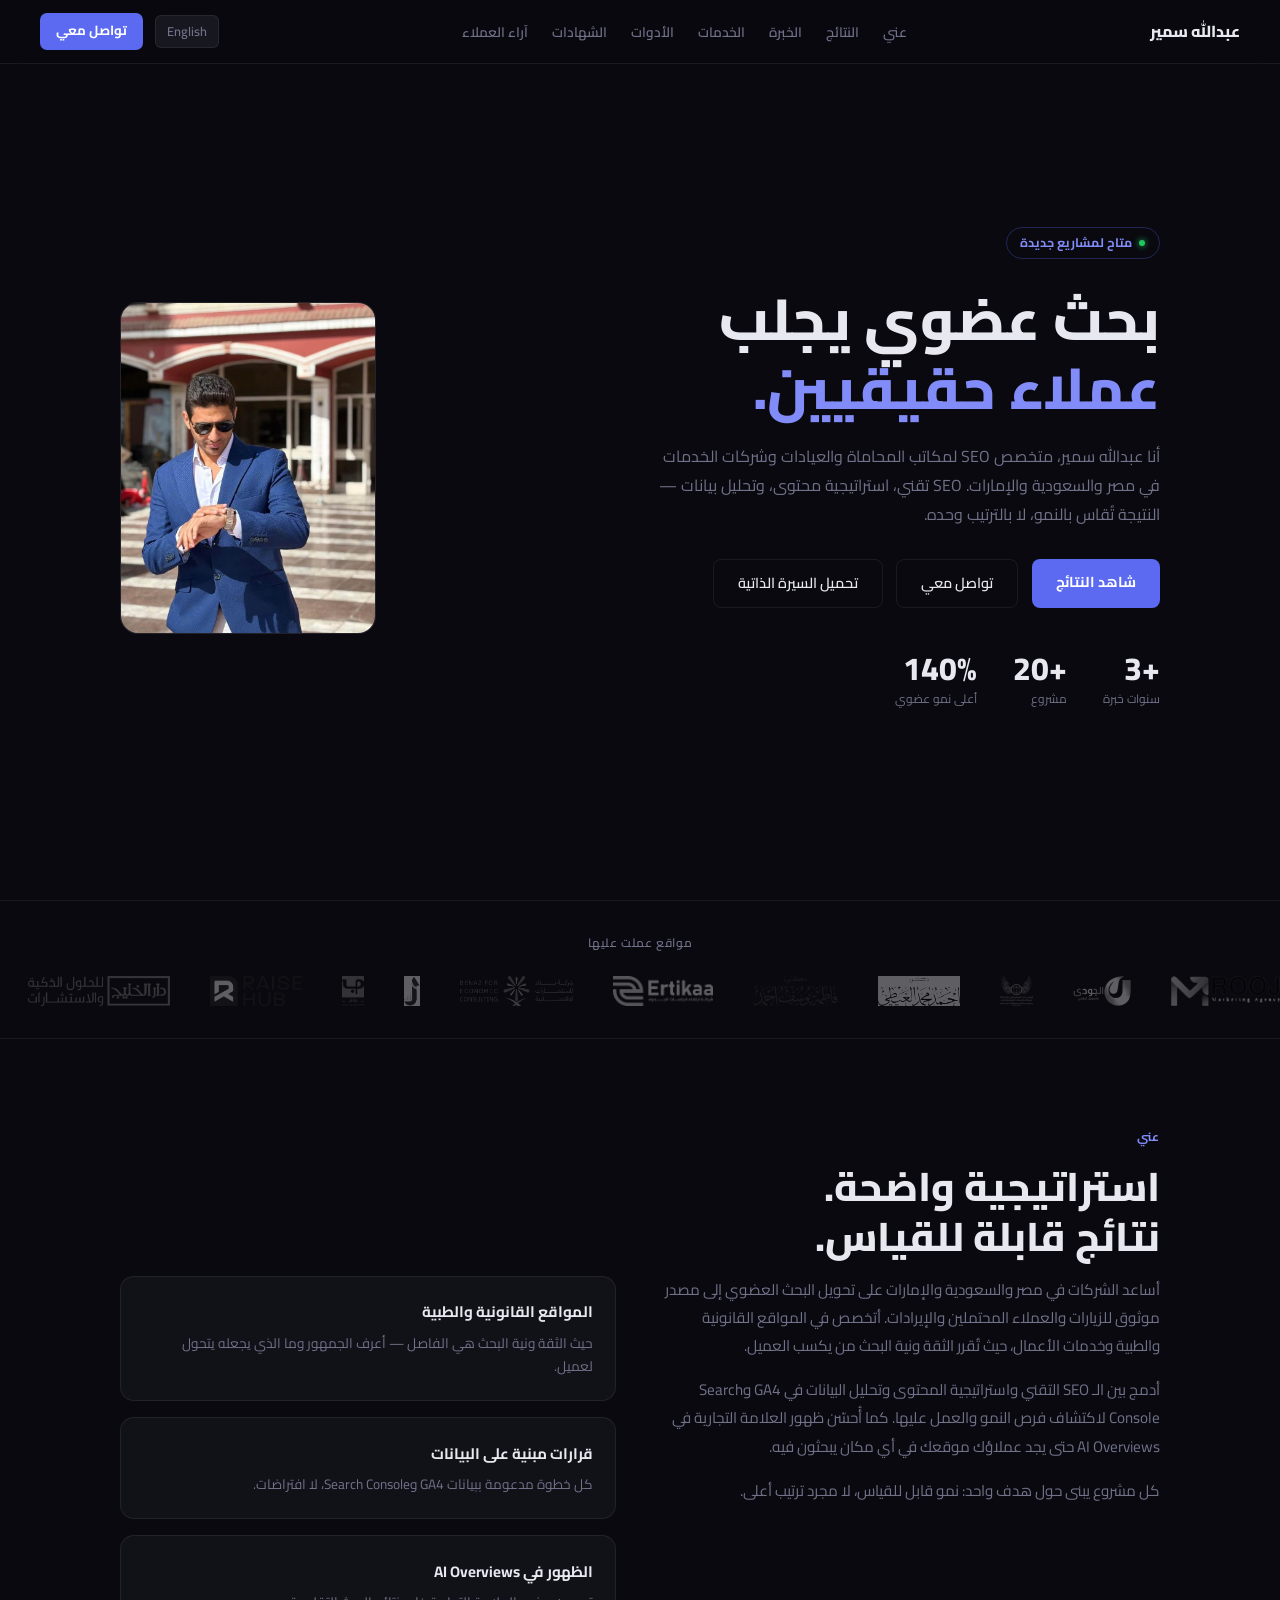
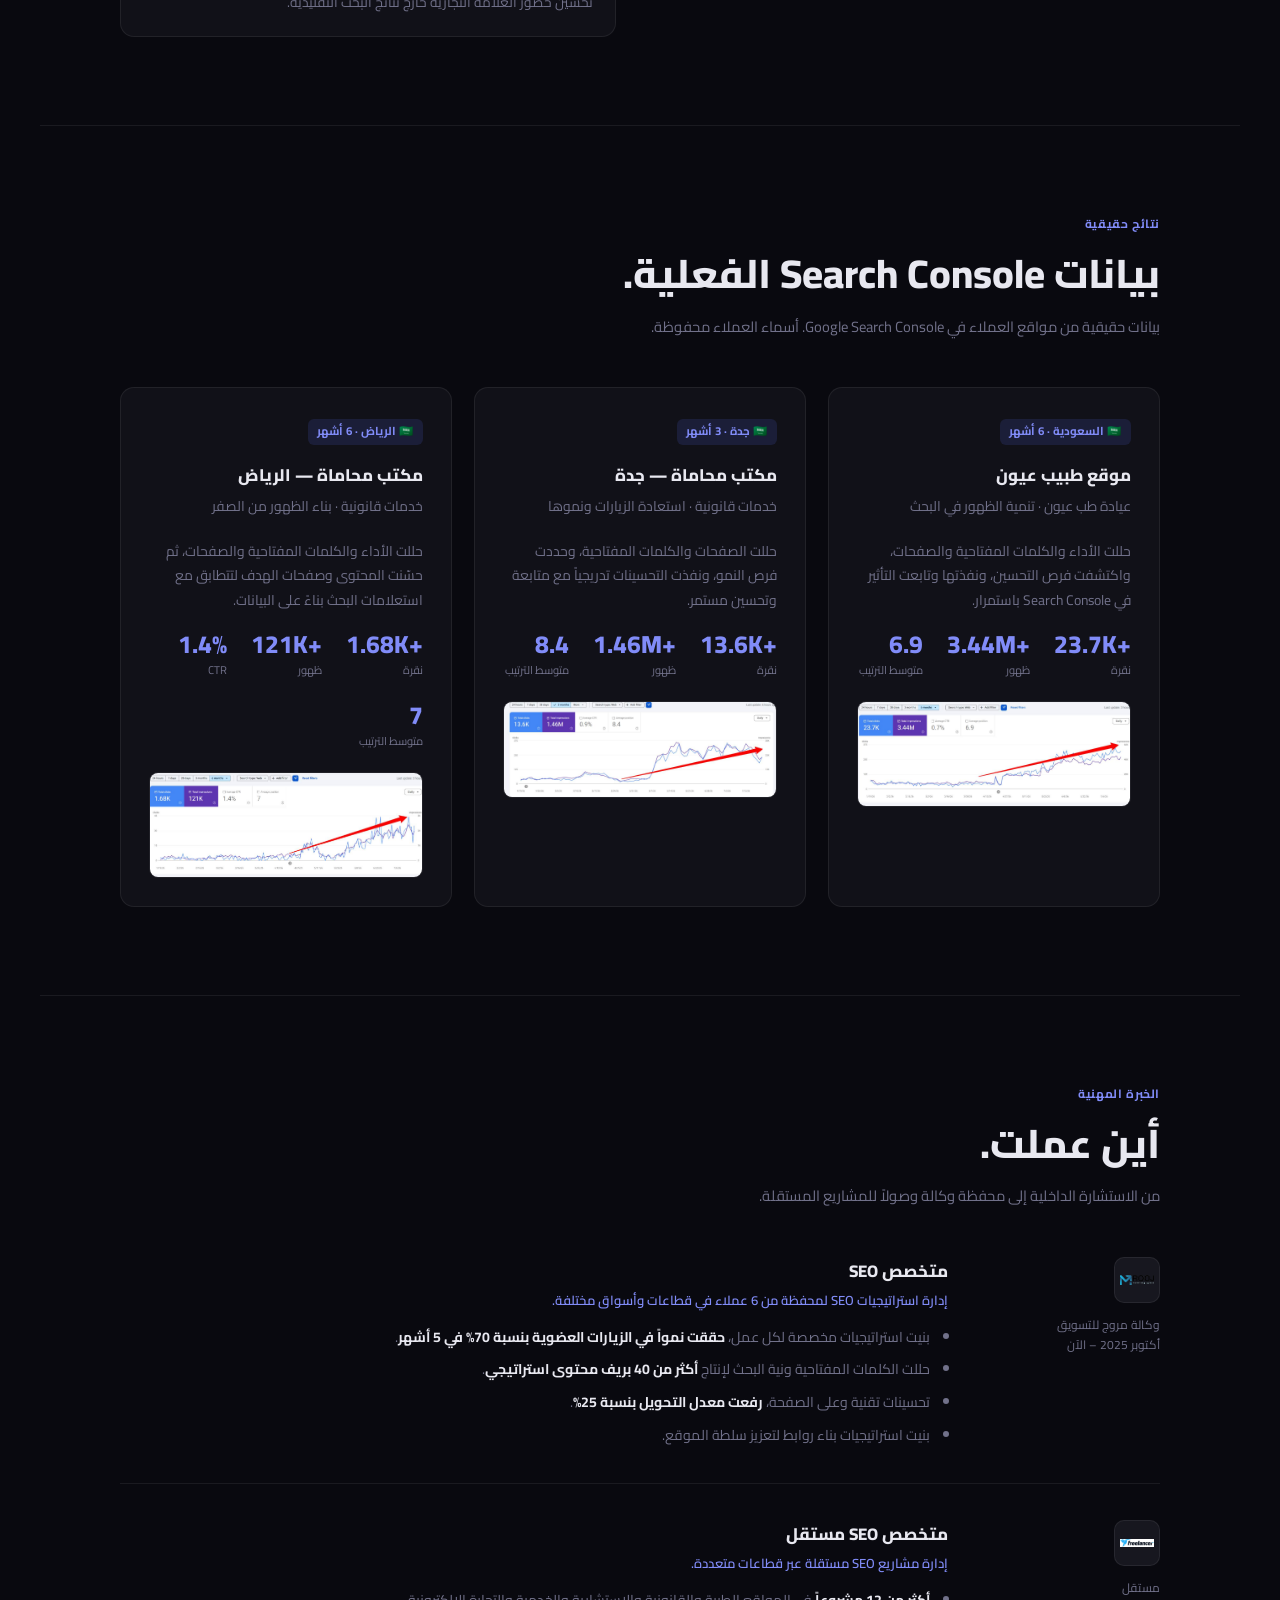
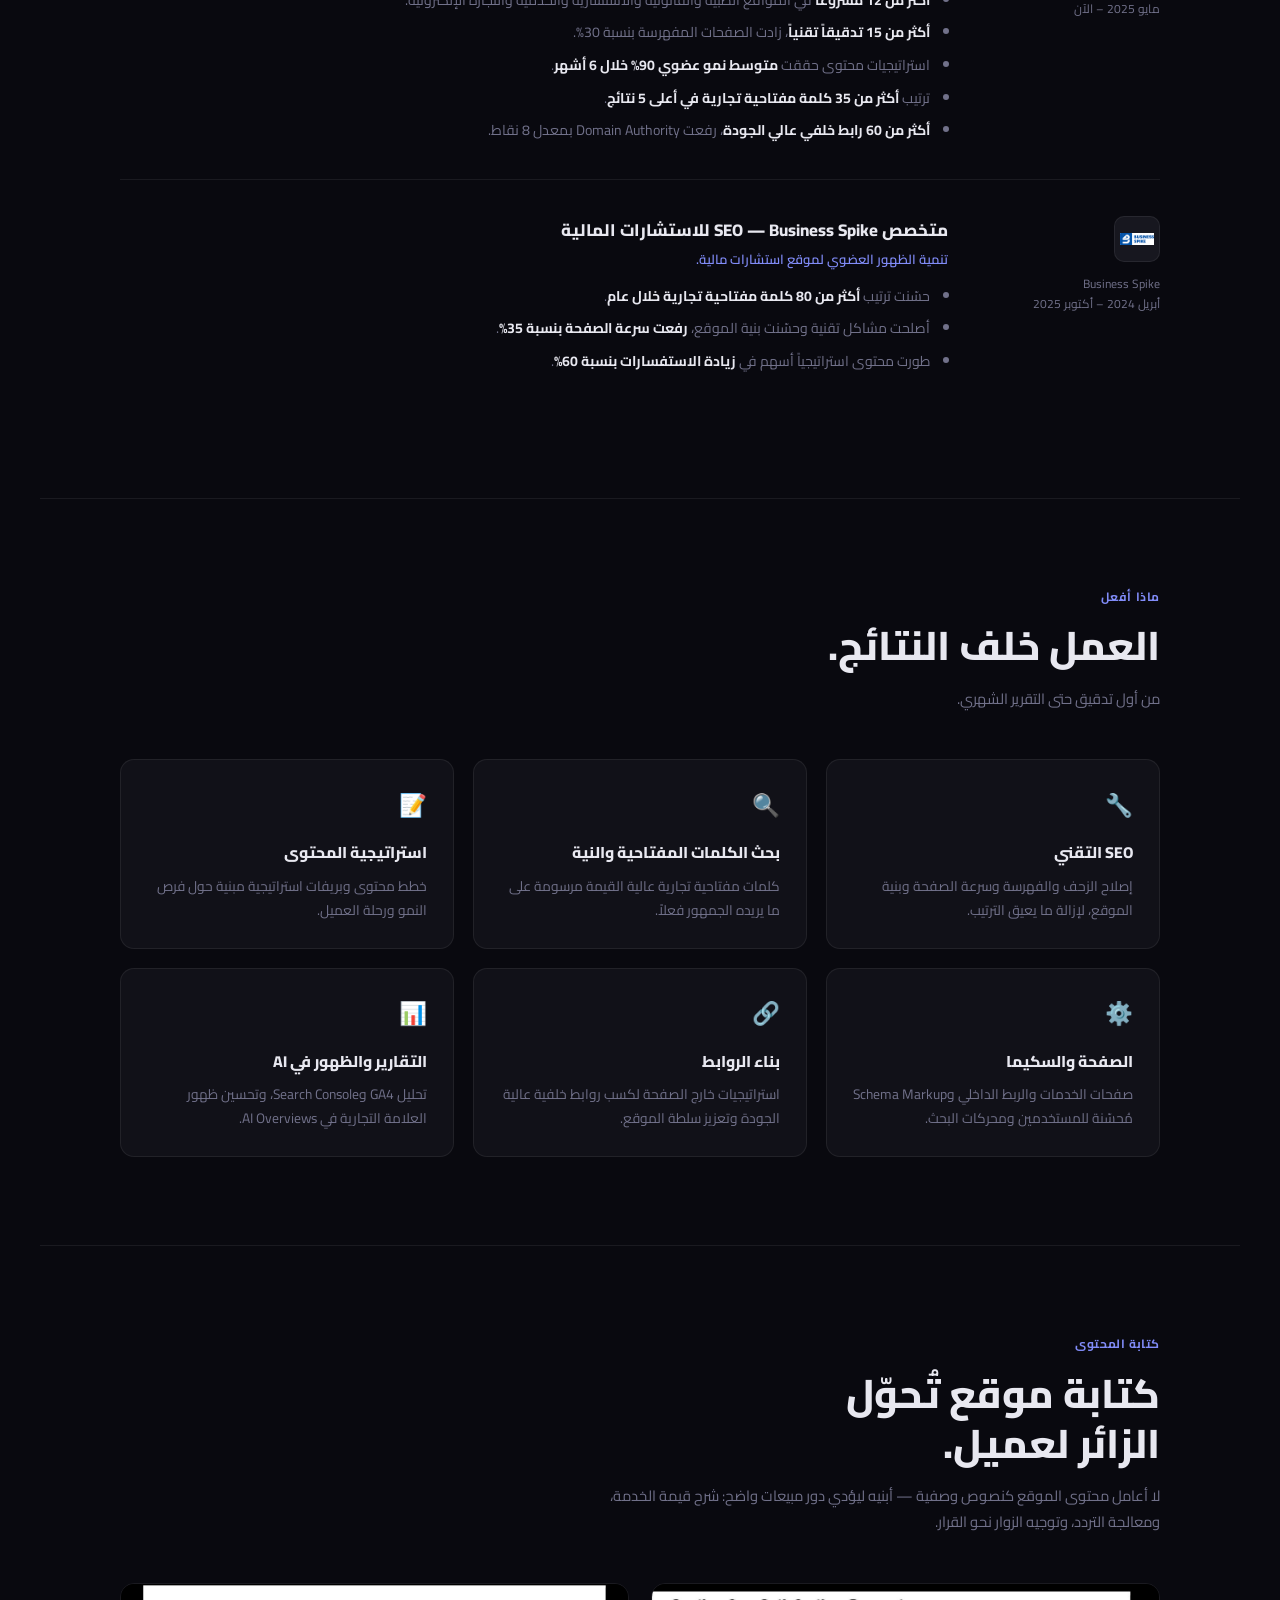
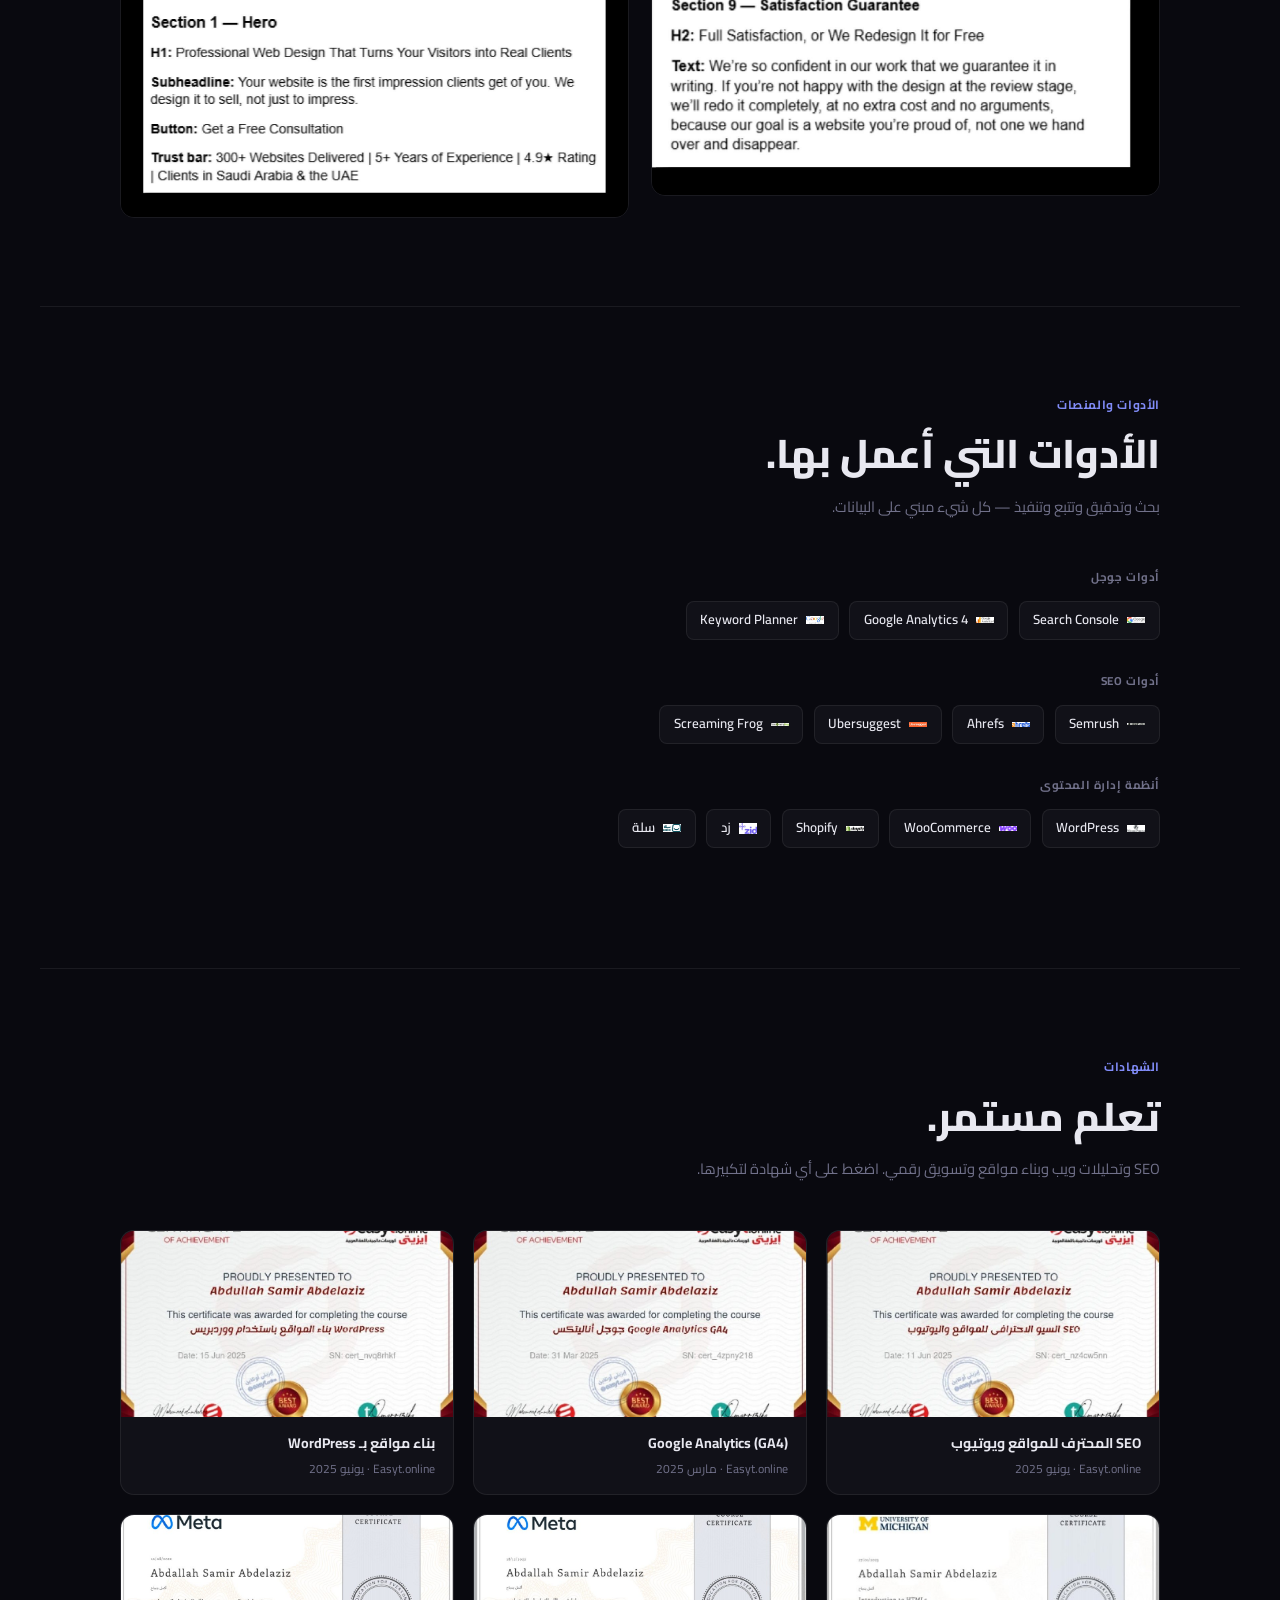
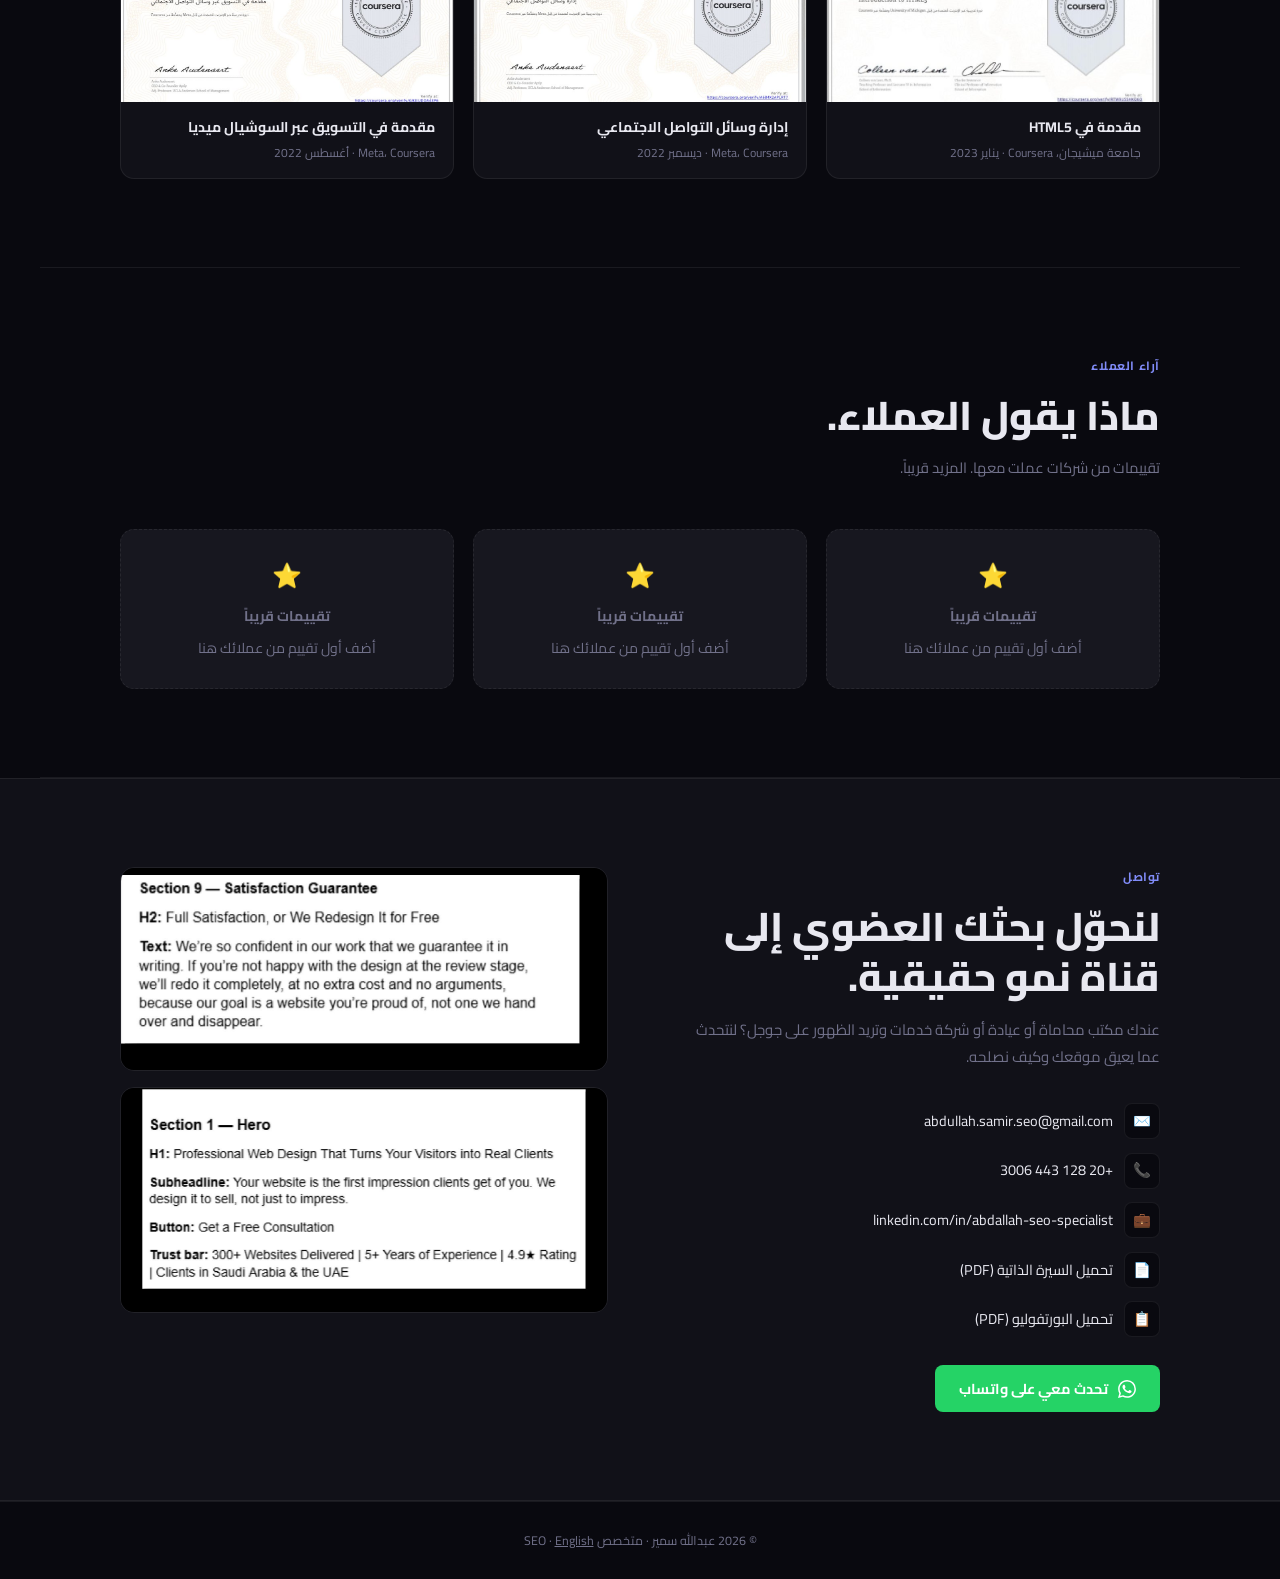
==== ar/index.html @ 99c53df9 "Add files via upload" ====
<!DOCTYPE html>
<html lang="ar" dir="rtl">
<head>
<meta charset="UTF-8" />
<meta name="viewport" content="width=device-width, initial-scale=1, viewport-fit=cover" />
<title>عبدالله سمير | متخصص SEO للمواقع القانونية والطبية وخدمات الأعمال</title>
<meta name="description" content="عبدالله سمير، متخصص SEO بخبرة أكثر من 3 سنوات في تنمية الزيارات العضوية لمكاتب المحاماة والعيادات وشركات الخدمات في مصر والسعودية والإمارات." />
<meta property="og:title" content="عبدالله سمير | متخصص SEO" />
<meta property="og:description" content="SEO تقني، استراتيجية محتوى، ونمو عضوي قابل للقياس للمواقع القانونية والطبية وخدمات الأعمال." />
<meta property="og:type" content="website" />
<link rel="preconnect" href="https://fonts.googleapis.com" />
<link rel="preconnect" href="https://fonts.gstatic.com" crossorigin />
<link href="https://fonts.googleapis.com/css2?family=Cairo:wght@300;400;500;600;700;800&display=swap" rel="stylesheet" />
<style>
:root {
  --bg: #09090f;
  --surface: #111118;
  --surface2: #17171f;
  --border: rgba(255,255,255,0.07);
  --text: #e8e8f0;
  --muted: #71718a;
  --accent: #5b6af0;
  --accent-light: #818cf8;
  --accent-glow: rgba(91,106,240,0.15);
  --radius: 14px;
  color-scheme: dark;
  box-sizing: border-box;
  padding-top: env(safe-area-inset-top,0px);
  padding-bottom: env(safe-area-inset-bottom,0px);
}
*,*::before,*::after{box-sizing:inherit;margin:0;padding:0}
html{scroll-behavior:smooth;scroll-padding-top:72px}
body{background:var(--bg);color:var(--text);font-family:'Cairo',sans-serif;font-size:16px;line-height:1.7;overflow-x:hidden;direction:rtl}

/* NAV */
nav{position:fixed;top:0;left:0;right:0;z-index:200;height:64px;display:flex;align-items:center;justify-content:space-between;padding:0 clamp(1rem,5vw,2.5rem);background:rgba(9,9,15,.88);backdrop-filter:blur(16px);border-bottom:1px solid var(--border)}
.nav-logo{font-family:'Cairo',sans-serif;font-weight:800;font-size:1rem;color:var(--text);text-decoration:none}
.nav-links{display:flex;gap:1.5rem;list-style:none}
.nav-links a{color:var(--muted);text-decoration:none;font-size:.85rem;font-weight:600;transition:color .2s}
.nav-links a:hover{color:var(--text)}
.nav-right{display:flex;align-items:center;gap:.75rem}
.lang-switch{font-size:.8rem;font-weight:600;color:var(--muted);background:var(--surface2);border:1px solid var(--border);border-radius:6px;padding:.3rem .7rem;text-decoration:none;transition:color .2s,border-color .2s}
.lang-switch:hover{color:var(--text);border-color:var(--accent)}
.nav-cta{background:var(--accent);color:#fff;border:none;padding:.42rem 1rem;border-radius:7px;font-size:.83rem;font-weight:700;text-decoration:none;transition:background .2s;white-space:nowrap}
.nav-cta:hover{background:var(--accent-light)}
.hamburger{display:none;flex-direction:column;gap:5px;cursor:pointer;background:none;border:none;padding:4px}
.hamburger span{display:block;width:22px;height:2px;background:var(--text);border-radius:2px}
.mobile-menu{display:none;position:fixed;top:64px;left:0;right:0;background:rgba(9,9,15,.97);backdrop-filter:blur(16px);border-bottom:1px solid var(--border);padding:1.5rem clamp(1rem,5vw,2.5rem);z-index:199}
.mobile-menu.open{display:block}
.mobile-menu ul{list-style:none;display:flex;flex-direction:column;gap:1.1rem}
.mobile-menu a{color:var(--text);text-decoration:none;font-size:1rem;font-weight:600}

/* HERO */
#top{min-height:100vh;display:flex;align-items:center;padding:100px clamp(1rem,5vw,2.5rem) 4rem;max-width:1120px;margin:0 auto}
.hero-grid{display:grid;grid-template-columns:1fr auto;gap:3rem;align-items:center;width:100%}
.badge{display:inline-flex;align-items:center;gap:.45rem;font-size:.78rem;font-weight:700;color:var(--accent-light);border:1px solid rgba(91,106,240,.3);border-radius:100px;padding:.28rem .85rem;margin-bottom:1.6rem}
.badge::before{content:'';width:6px;height:6px;border-radius:50%;background:#22c55e;box-shadow:0 0 6px #22c55e}
h1{font-family:'Cairo',sans-serif;font-size:clamp(2rem,5.5vw,3.6rem);font-weight:800;line-height:1.2;margin-bottom:1.2rem}
h1 em{font-style:normal;color:var(--accent-light)}
.hero-desc{color:var(--muted);font-size:1rem;line-height:1.8;margin-bottom:1.9rem;max-width:510px}
.hero-actions{display:flex;gap:.85rem;flex-wrap:wrap;margin-bottom:2.75rem}
.btn-primary{background:var(--accent);color:#fff;border:none;padding:.7rem 1.5rem;border-radius:8px;font-size:.9rem;font-weight:700;text-decoration:none;transition:background .2s,transform .15s;cursor:pointer}
.btn-primary:hover{background:var(--accent-light);transform:translateY(-1px)}
.btn-ghost{background:transparent;color:var(--text);border:1px solid var(--border);padding:.7rem 1.5rem;border-radius:8px;font-size:.9rem;font-weight:600;text-decoration:none;transition:border-color .2s,transform .15s}
.btn-ghost:hover{border-color:var(--muted);transform:translateY(-1px)}
.hero-stats{display:flex;gap:2.25rem;flex-wrap:wrap}
.stat{display:flex;flex-direction:column}
.stat-num{font-family:'Cairo',sans-serif;font-size:2rem;font-weight:800;color:var(--text);line-height:1}
.stat-label{font-size:.75rem;color:var(--muted);margin-top:.3rem}
.hero-photo-wrap{width:clamp(170px,20vw,270px);height:clamp(210px,26vw,350px);border-radius:18px;border:1px solid var(--border);overflow:hidden;flex-shrink:0;background:var(--surface)}
.hero-photo-wrap img{width:100%;height:100%;object-fit:cover;object-position:top center}

/* MARQUEE */
.marquee-section{border-top:1px solid var(--border);border-bottom:1px solid var(--border);padding:2rem 0;overflow:hidden}
.marquee-label{text-align:center;font-size:.75rem;color:var(--muted);letter-spacing:.05em;margin-bottom:1.4rem;font-weight:600}
.marquee-track{display:flex;gap:2.5rem;animation:marquee 30s linear infinite;width:max-content;align-items:center}
.marquee-track img{height:30px;width:auto;opacity:.35;filter:grayscale(1) brightness(1.4);transition:opacity .3s,filter .3s;flex-shrink:0}
.marquee-track img:hover{opacity:.75;filter:none}
@keyframes marquee{from{transform:translateX(0)}to{transform:translateX(50%)}}

/* SECTION */
.section{padding:5.5rem clamp(1rem,5vw,2.5rem);max-width:1120px;margin:0 auto}
.section-sep{border:none;border-top:1px solid var(--border);margin:0 clamp(1rem,5vw,2.5rem)}
.eyebrow{font-size:.75rem;font-weight:700;letter-spacing:.05em;color:var(--accent-light);text-transform:uppercase;margin-bottom:.9rem}
h2{font-family:'Cairo',sans-serif;font-size:clamp(1.65rem,3.5vw,2.5rem);font-weight:800;line-height:1.25;margin-bottom:.9rem}
.sub{color:var(--muted);max-width:560px;margin-bottom:3rem;font-size:.92rem;line-height:1.75}

/* ABOUT */
.about-grid{display:grid;grid-template-columns:1fr 1fr;gap:3rem;align-items:start}
.about-text p{color:var(--muted);font-size:.95rem;line-height:1.85;margin-bottom:1rem}
.about-cards{display:flex;flex-direction:column;gap:1rem}
.about-card{background:var(--surface);border:1px solid var(--border);border-radius:var(--radius);padding:1.4rem}
.about-card h3{font-family:'Cairo',sans-serif;font-size:.95rem;font-weight:700;margin-bottom:.4rem}
.about-card p{font-size:.85rem;color:var(--muted);line-height:1.7}

/* RESULTS */
.cases-grid{display:grid;grid-template-columns:repeat(auto-fit,minmax(300px,1fr));gap:1.4rem}
.case-card{background:var(--surface);border:1px solid var(--border);border-radius:var(--radius);padding:1.75rem;transition:border-color .25s}
.case-card:hover{border-color:rgba(91,106,240,.45)}
.case-tag{display:inline-block;font-size:.72rem;font-weight:700;color:var(--accent-light);background:var(--accent-glow);border-radius:6px;padding:.2rem .6rem;margin-bottom:1rem}
.case-card h3{font-family:'Cairo',sans-serif;font-size:1.05rem;font-weight:800;margin-bottom:.3rem}
.case-meta{font-size:.78rem;color:var(--muted);margin-bottom:.9rem}
.case-card p{font-size:.87rem;color:var(--muted);margin-bottom:1.25rem;line-height:1.75}
.case-nums{display:flex;gap:1.5rem;flex-wrap:wrap;margin-bottom:1.4rem}
.case-num strong{font-family:'Cairo',sans-serif;font-size:1.55rem;font-weight:800;color:var(--accent-light);display:block;line-height:1}
.case-num span{font-size:.7rem;color:var(--muted);margin-top:.2rem;display:block}
.case-img{width:100%;border-radius:9px;border:1px solid var(--border);display:block}

/* EXPERIENCE */
.timeline{display:flex;flex-direction:column}
.tl-item{display:grid;grid-template-columns:180px 1fr;gap:2rem;padding:2.25rem 0;border-bottom:1px solid var(--border)}
.tl-item:first-child{padding-top:0}
.tl-item:last-child{border-bottom:none}
.tl-side{display:flex;flex-direction:column;gap:.75rem}
.tl-logo{width:46px;height:46px;border-radius:10px;background:var(--surface2);border:1px solid var(--border);display:flex;align-items:center;justify-content:center;overflow:hidden}
.tl-logo img{width:34px;height:34px;object-fit:contain}
.tl-date{font-size:.75rem;color:var(--muted);line-height:1.7}
.tl-body h3{font-family:'Cairo',sans-serif;font-size:1.05rem;font-weight:800;margin-bottom:.2rem}
.tl-role{font-size:.82rem;color:var(--accent-light);margin-bottom:.85rem;font-weight:600}
.tl-body ul{padding-right:1.1rem;padding-left:0;display:flex;flex-direction:column;gap:.5rem}
.tl-body li{font-size:.88rem;color:var(--muted);line-height:1.75}
.tl-body li strong{color:var(--text);font-weight:700}

/* SERVICES */
.svc-grid{display:grid;grid-template-columns:repeat(auto-fit,minmax(255px,1fr));gap:1.2rem}
.svc-card{background:var(--surface);border:1px solid var(--border);border-radius:var(--radius);padding:1.6rem;transition:border-color .25s}
.svc-card:hover{border-color:rgba(91,106,240,.4)}
.svc-icon{font-size:1.4rem;margin-bottom:1rem;display:block}
.svc-card h3{font-family:'Cairo',sans-serif;font-size:.98rem;font-weight:800;margin-bottom:.45rem}
.svc-card p{font-size:.86rem;color:var(--muted);line-height:1.75}

/* COPY */
.copy-grid{display:grid;grid-template-columns:1fr 1fr;gap:1.4rem}
.copy-grid img{width:100%;border-radius:var(--radius);border:1px solid var(--border)}

/* TOOLS */
.tools-group{margin-bottom:2rem}
.tools-group-label{font-size:.72rem;color:var(--muted);text-transform:uppercase;letter-spacing:.05em;margin-bottom:.85rem;font-weight:700}
.tools-row{display:flex;flex-wrap:wrap;gap:.65rem}
.tool-chip{display:flex;align-items:center;gap:.5rem;background:var(--surface);border:1px solid var(--border);border-radius:8px;padding:.45rem .85rem;font-size:.83rem;font-weight:600;color:var(--text);transition:border-color .2s}
.tool-chip:hover{border-color:rgba(91,106,240,.4)}
.tool-chip img{width:18px;height:18px;object-fit:contain}

/* CERTS */
.certs-grid{display:grid;grid-template-columns:repeat(auto-fit,minmax(255px,1fr));gap:1.2rem}
.cert-card{background:var(--surface);border:1px solid var(--border);border-radius:var(--radius);overflow:hidden;transition:border-color .25s;cursor:pointer}
.cert-card:hover{border-color:rgba(91,106,240,.4)}
.cert-card img{width:100%;aspect-ratio:16/9;object-fit:cover;display:block}
.cert-info{padding:.9rem 1.1rem}
.cert-info h3{font-size:.88rem;font-weight:700;margin-bottom:.2rem}
.cert-info p{font-size:.75rem;color:var(--muted)}

/* TESTIMONIALS */
.testimonials-grid{display:grid;grid-template-columns:repeat(auto-fit,minmax(280px,1fr));gap:1.2rem}
.testi-card{background:var(--surface);border:1px solid var(--border);border-radius:var(--radius);padding:1.6rem;display:flex;flex-direction:column;gap:1rem}
.testi-quote{font-size:.9rem;color:var(--text);line-height:1.8;flex:1}
.testi-quote::before{content:'\201D';font-size:1.6rem;color:var(--accent-light);line-height:0;vertical-align:-.4rem;margin-left:.2rem}
.testi-author{display:flex;align-items:center;gap:.75rem}
.testi-avatar{width:40px;height:40px;border-radius:50%;background:var(--surface2);border:1px solid var(--border);overflow:hidden;flex-shrink:0;display:flex;align-items:center;justify-content:center;font-size:.9rem;color:var(--muted)}
.testi-name{font-size:.88rem;font-weight:700}
.testi-title{font-size:.75rem;color:var(--muted)}
.testi-add{background:var(--surface2);border:1px dashed var(--border);border-radius:var(--radius);padding:1.6rem;display:flex;flex-direction:column;align-items:center;justify-content:center;gap:.5rem;min-height:160px;color:var(--muted);font-size:.88rem;text-align:center}
.testi-add span{font-size:1.5rem}

/* CONTACT */
.contact-wrap{background:var(--surface);border-top:1px solid var(--border);border-bottom:1px solid var(--border)}
.contact-inner{max-width:1120px;margin:0 auto;padding:5.5rem clamp(1rem,5vw,2.5rem);display:grid;grid-template-columns:1fr 1fr;gap:4rem;align-items:start}
.contact-links{display:flex;flex-direction:column;gap:.85rem;margin-bottom:1.75rem}
.contact-link{display:flex;align-items:center;gap:.7rem;color:var(--text);text-decoration:none;font-size:.9rem;transition:color .2s}
.contact-link:hover{color:var(--accent-light)}
.contact-link-icon{width:36px;height:36px;border-radius:8px;background:var(--bg);border:1px solid var(--border);display:flex;align-items:center;justify-content:center;font-size:.9rem;flex-shrink:0}
.wa-btn{display:inline-flex;align-items:center;gap:.6rem;background:#25d366;color:#fff;padding:.7rem 1.5rem;border-radius:8px;font-size:.9rem;font-weight:700;text-decoration:none;transition:background .2s}
.wa-btn:hover{background:#1ab554}
.contact-side-img{width:100%;border-radius:var(--radius);border:1px solid var(--border);display:block;margin-bottom:1rem}

/* FOOTER */
footer{text-align:center;padding:1.75rem clamp(1rem,5vw,2.5rem);font-size:.78rem;color:var(--muted);border-top:1px solid var(--border)}

/* LIGHTBOX */
.lightbox{display:none;position:fixed;inset:0;z-index:999;background:rgba(0,0,0,.85);backdrop-filter:blur(6px);align-items:center;justify-content:center;padding:1.5rem}
.lightbox.open{display:flex}
.lightbox img{max-width:90vw;max-height:85vh;border-radius:12px;border:1px solid var(--border)}
.lightbox-close{position:fixed;top:1.5rem;left:1.5rem;width:38px;height:38px;border-radius:50%;background:var(--surface);border:1px solid var(--border);cursor:pointer;font-size:1.1rem;color:var(--text);display:flex;align-items:center;justify-content:center}

/* RESPONSIVE */
@media(max-width:768px){
  .nav-links{display:none}
  .hamburger{display:flex}
  .hero-grid{grid-template-columns:1fr}
  .hero-photo-wrap{width:130px;height:165px;margin:0 auto}
  .about-grid{grid-template-columns:1fr}
  .tl-item{grid-template-columns:1fr;gap:.85rem}
  .copy-grid{grid-template-columns:1fr}
  .contact-inner{grid-template-columns:1fr;gap:2rem}
}
</style>
</head>
<body>

<!-- NAV -->
<nav>
  <a href="#top" class="nav-logo">عبدالله سمير</a>
  <ul class="nav-links">
    <li><a href="#about">عني</a></li>
    <li><a href="#results">النتائج</a></li>
    <li><a href="#experience">الخبرة</a></li>
    <li><a href="#services">الخدمات</a></li>
    <li><a href="#tools">الأدوات</a></li>
    <li><a href="#certificates">الشهادات</a></li>
    <li><a href="#testimonials">آراء العملاء</a></li>
  </ul>
  <div class="nav-right">
    <a href="../en/index.html" class="lang-switch">English</a>
    <a href="#contact" class="nav-cta">تواصل معي</a>
  </div>
  <button class="hamburger" id="ham" aria-label="القائمة"><span></span><span></span><span></span></button>
</nav>
<div class="mobile-menu" id="mobileMenu">
  <ul>
    <li><a href="#about">عني</a></li>
    <li><a href="#results">النتائج</a></li>
    <li><a href="#experience">الخبرة</a></li>
    <li><a href="#services">الخدمات</a></li>
    <li><a href="#tools">الأدوات</a></li>
    <li><a href="#certificates">الشهادات</a></li>
    <li><a href="#testimonials">آراء العملاء</a></li>
    <li><a href="../en/index.html">English 🌐</a></li>
    <li><a href="#contact">تواصل معي</a></li>
  </ul>
</div>

<!-- HERO -->
<div id="top">
  <div class="hero-grid">
    <div class="hero-text">
      <div class="badge">متاح لمشاريع جديدة</div>
      <h1>بحث عضوي يجلب<br/><em>عملاء حقيقيين.</em></h1>
      <p class="hero-desc">أنا عبدالله سمير، متخصص SEO لمكاتب المحاماة والعيادات وشركات الخدمات في مصر والسعودية والإمارات. SEO تقني، استراتيجية محتوى، وتحليل بيانات — النتيجة تُقاس بالنمو، لا بالترتيب وحده.</p>
      <div class="hero-actions">
        <a href="#results" class="btn-primary">شاهد النتائج</a>
        <a href="#contact" class="btn-ghost">تواصل معي</a>
        <a href="../assets/Abdullah-Samir-CV.pdf" class="btn-ghost" download>تحميل السيرة الذاتية</a>
      </div>
      <div class="hero-stats">
        <div class="stat"><span class="stat-num">+3</span><span class="stat-label">سنوات خبرة</span></div>
        <div class="stat"><span class="stat-num">+20</span><span class="stat-label">مشروع</span></div>
        <div class="stat"><span class="stat-num">140%</span><span class="stat-label">أعلى نمو عضوي</span></div>
      </div>
    </div>
    <div class="hero-photo-wrap">
      <img src="../assets/abdullah-photo.jpg" alt="عبدالله سمير، متخصص SEO" />
    </div>
  </div>
</div>

<!-- CLIENTS MARQUEE -->
<div class="marquee-section">
  <p class="marquee-label">مواقع عملت عليها</p>
  <div class="marquee-track" id="marquee">
    <img src="../assets/clients/mrooj.png" alt="مروج" /><img src="../assets/clients/al-judy.png" alt="الجودي" /><img src="../assets/clients/aseel-sulimani.png" alt="أصيل السليماني" /><img src="../assets/clients/dr-ahmed-alghaiti.png" alt="د. أحمد الغيثي" /><img src="../assets/clients/dr-fatima-yousef.png" alt="د. فاطمة يوسف" /><img src="../assets/clients/ertikaa.png" alt="ارتقاء" /><img src="../assets/clients/bena2.png" alt="بناء" /><img src="../assets/clients/jadwaak.png" alt="جدواك" /><img src="../assets/clients/plans.png" alt="بلانز" /><img src="../assets/clients/raise-hub.png" alt="Raise Hub" /><img src="../assets/clients/dar-alkhaleej.png" alt="دار الخليج" /><img src="../assets/clients/mshhor.png" alt="مشهور" /><img src="../assets/clients/alali-almutlaq.png" alt="العلي والمطلق" /><img src="../assets/clients/mashroaak.png" alt="مشروعك" /><img src="../assets/clients/msco.png" alt="MSCO" />
    <img src="../assets/clients/mrooj.png" alt="مروج" /><img src="../assets/clients/al-judy.png" alt="الجودي" /><img src="../assets/clients/aseel-sulimani.png" alt="أصيل السليماني" /><img src="../assets/clients/dr-ahmed-alghaiti.png" alt="د. أحمد الغيثي" /><img src="../assets/clients/dr-fatima-yousef.png" alt="د. فاطمة يوسف" /><img src="../assets/clients/ertikaa.png" alt="ارتقاء" /><img src="../assets/clients/bena2.png" alt="بناء" /><img src="../assets/clients/jadwaak.png" alt="جدواك" /><img src="../assets/clients/plans.png" alt="بلانز" /><img src="../assets/clients/raise-hub.png" alt="Raise Hub" /><img src="../assets/clients/dar-alkhaleej.png" alt="دار الخليج" /><img src="../assets/clients/mshhor.png" alt="مشهور" /><img src="../assets/clients/alali-almutlaq.png" alt="العلي والمطلق" /><img src="../assets/clients/mashroaak.png" alt="مشروعك" /><img src="../assets/clients/msco.png" alt="MSCO" />
  </div>
</div>

<!-- ABOUT -->
<section class="section" id="about">
  <div class="eyebrow">عني</div>
  <h2>استراتيجية واضحة.<br/>نتائج قابلة للقياس.</h2>
  <div class="about-grid">
    <div class="about-text">
      <p>أساعد الشركات في مصر والسعودية والإمارات على تحويل البحث العضوي إلى مصدر موثوق للزيارات والعملاء المحتملين والإيرادات. أتخصص في المواقع القانونية والطبية وخدمات الأعمال، حيث تُقرر الثقة ونية البحث من يكسب العميل.</p>
      <p>أدمج بين الـ SEO التقني واستراتيجية المحتوى وتحليل البيانات في GA4 وSearch Console لاكتشاف فرص النمو والعمل عليها. كما أُحسّن ظهور العلامة التجارية في AI Overviews حتى يجد عملاؤك موقعك في أي مكان يبحثون فيه.</p>
      <p>كل مشروع يبنى حول هدف واحد: نمو قابل للقياس، لا مجرد ترتيب أعلى.</p>
    </div>
    <div class="about-cards">
      <div class="about-card"><h3>المواقع القانونية والطبية</h3><p>حيث الثقة ونية البحث هي الفاصل — أعرف الجمهور وما الذي يجعله يتحول لعميل.</p></div>
      <div class="about-card"><h3>قرارات مبنية على البيانات</h3><p>كل خطوة مدعومة ببيانات GA4 وSearch Console، لا افتراضات.</p></div>
      <div class="about-card"><h3>الظهور في AI Overviews</h3><p>تحسين حضور العلامة التجارية خارج نتائج البحث التقليدية.</p></div>
    </div>
  </div>
</section>

<hr class="section-sep" />

<!-- RESULTS -->
<section class="section" id="results">
  <div class="eyebrow">نتائج حقيقية</div>
  <h2>بيانات Search Console الفعلية.</h2>
  <p class="sub">بيانات حقيقية من مواقع العملاء في Google Search Console. أسماء العملاء محفوظة.</p>
  <div class="cases-grid">

    <div class="case-card">
      <span class="case-tag">🇸🇦 السعودية · 6 أشهر</span>
      <h3>موقع طبيب عيون</h3>
      <p class="case-meta">عيادة طب عيون · تنمية الظهور في البحث</p>
      <p>حللت الأداء والكلمات المفتاحية والصفحات، واكتشفت فرص التحسين، ونفذتها وتابعت التأثير في Search Console باستمرار.</p>
      <div class="case-nums">
        <div class="case-num"><strong>+23.7K</strong><span>نقرة</span></div>
        <div class="case-num"><strong>+3.44M</strong><span>ظهور</span></div>
        <div class="case-num"><strong>6.9</strong><span>متوسط الترتيب</span></div>
      </div>
      <img src="../assets/gsc-ophthalmology.jpg" alt="Search Console - موقع طبيب عيون" class="case-img" />
    </div>

    <div class="case-card">
      <span class="case-tag">🇸🇦 جدة · 3 أشهر</span>
      <h3>مكتب محاماة — جدة</h3>
      <p class="case-meta">خدمات قانونية · استعادة الزيارات ونموها</p>
      <p>حللت الصفحات والكلمات المفتاحية، وحددت فرص النمو، ونفذت التحسينات تدريجياً مع متابعة وتحسين مستمر.</p>
      <div class="case-nums">
        <div class="case-num"><strong>+13.6K</strong><span>نقرة</span></div>
        <div class="case-num"><strong>+1.46M</strong><span>ظهور</span></div>
        <div class="case-num"><strong>8.4</strong><span>متوسط الترتيب</span></div>
      </div>
      <img src="../assets/gsc-law-jeddah.jpg" alt="Search Console - مكتب محاماة جدة" class="case-img" />
    </div>

    <div class="case-card">
      <span class="case-tag">🇸🇦 الرياض · 6 أشهر</span>
      <h3>مكتب محاماة — الرياض</h3>
      <p class="case-meta">خدمات قانونية · بناء الظهور من الصفر</p>
      <p>حللت الأداء والكلمات المفتاحية والصفحات، ثم حسّنت المحتوى وصفحات الهدف لتتطابق مع استعلامات البحث بناءً على البيانات.</p>
      <div class="case-nums">
        <div class="case-num"><strong>+1.68K</strong><span>نقرة</span></div>
        <div class="case-num"><strong>+121K</strong><span>ظهور</span></div>
        <div class="case-num"><strong>1.4%</strong><span>CTR</span></div>
        <div class="case-num"><strong>7</strong><span>متوسط الترتيب</span></div>
      </div>
      <img src="../assets/gsc-law-riyadh.jpg" alt="Search Console - مكتب محاماة الرياض" class="case-img" />
    </div>

  </div>
</section>

<hr class="section-sep" />

<!-- EXPERIENCE -->
<section class="section" id="experience">
  <div class="eyebrow">الخبرة المهنية</div>
  <h2>أين عملت.</h2>
  <p class="sub">من الاستشارة الداخلية إلى محفظة وكالة وصولاً للمشاريع المستقلة.</p>
  <div class="timeline">

    <div class="tl-item">
      <div class="tl-side">
        <div class="tl-logo"><img src="../assets/logo-mrooj.png" alt="مروج" /></div>
        <div class="tl-date">وكالة مروج للتسويق<br/>أكتوبر 2025 – الآن</div>
      </div>
      <div class="tl-body">
        <h3>متخصص SEO</h3>
        <p class="tl-role">إدارة استراتيجيات SEO لمحفظة من 6 عملاء في قطاعات وأسواق مختلفة.</p>
        <ul>
          <li>بنيت استراتيجيات مخصصة لكل عمل، <strong>حققت نمواً في الزيارات العضوية بنسبة 70% في 5 أشهر</strong>.</li>
          <li>حللت الكلمات المفتاحية ونية البحث لإنتاج <strong>أكثر من 40 بريف محتوى استراتيجي</strong>.</li>
          <li>تحسينات تقنية وعلى الصفحة، <strong>رفعت معدل التحويل بنسبة 25%</strong>.</li>
          <li>بنيت استراتيجيات بناء روابط لتعزيز سلطة الموقع.</li>
        </ul>
      </div>
    </div>

    <div class="tl-item">
      <div class="tl-side">
        <div class="tl-logo"><img src="../assets/logo-freelancer.png" alt="فريلانسر" /></div>
        <div class="tl-date">مستقل<br/>مايو 2025 – الآن</div>
      </div>
      <div class="tl-body">
        <h3>متخصص SEO مستقل</h3>
        <p class="tl-role">إدارة مشاريع SEO مستقلة عبر قطاعات متعددة.</p>
        <ul>
          <li><strong>أكثر من 12 مشروعاً</strong> في المواقع الطبية والقانونية والاستشارية والخدمية والتجارة الإلكترونية.</li>
          <li><strong>أكثر من 15 تدقيقاً تقنياً</strong>، زادت الصفحات المفهرسة بنسبة 30%.</li>
          <li>استراتيجيات محتوى حققت <strong>متوسط نمو عضوي 90% خلال 6 أشهر</strong>.</li>
          <li>ترتيب <strong>أكثر من 35 كلمة مفتاحية تجارية في أعلى 5 نتائج</strong>.</li>
          <li><strong>أكثر من 60 رابط خلفي عالي الجودة</strong>، رفعت Domain Authority بمعدل 8 نقاط.</li>
        </ul>
      </div>
    </div>

    <div class="tl-item">
      <div class="tl-side">
        <div class="tl-logo"><img src="../assets/logo-business-spike.png" alt="Business Spike" /></div>
        <div class="tl-date">Business Spike<br/>أبريل 2024 – أكتوبر 2025</div>
      </div>
      <div class="tl-body">
        <h3>متخصص SEO — Business Spike للاستشارات المالية</h3>
        <p class="tl-role">تنمية الظهور العضوي لموقع استشارات مالية.</p>
        <ul>
          <li>حسّنت ترتيب <strong>أكثر من 80 كلمة مفتاحية تجارية خلال عام</strong>.</li>
          <li>أصلحت مشاكل تقنية وحسّنت بنية الموقع، <strong>رفعت سرعة الصفحة بنسبة 35%</strong>.</li>
          <li>طورت محتوى استراتيجياً أسهم في <strong>زيادة الاستفسارات بنسبة 60%</strong>.</li>
        </ul>
      </div>
    </div>

  </div>
</section>

<hr class="section-sep" />

<!-- SERVICES -->
<section class="section" id="services">
  <div class="eyebrow">ماذا أفعل</div>
  <h2>العمل خلف النتائج.</h2>
  <p class="sub">من أول تدقيق حتى التقرير الشهري.</p>
  <div class="svc-grid">
    <div class="svc-card"><span class="svc-icon">🔧</span><h3>SEO التقني</h3><p>إصلاح الزحف والفهرسة وسرعة الصفحة وبنية الموقع، لإزالة ما يعيق الترتيب.</p></div>
    <div class="svc-card"><span class="svc-icon">🔍</span><h3>بحث الكلمات المفتاحية والنية</h3><p>كلمات مفتاحية تجارية عالية القيمة مرسومة على ما يريده الجمهور فعلاً.</p></div>
    <div class="svc-card"><span class="svc-icon">📝</span><h3>استراتيجية المحتوى</h3><p>خطط محتوى وبريفات استراتيجية مبنية حول فرص النمو ورحلة العميل.</p></div>
    <div class="svc-card"><span class="svc-icon">⚙️</span><h3>الصفحة والسكيما</h3><p>صفحات الخدمات والربط الداخلي وSchema Markup مُحسّنة للمستخدمين ومحركات البحث.</p></div>
    <div class="svc-card"><span class="svc-icon">🔗</span><h3>بناء الروابط</h3><p>استراتيجيات خارج الصفحة لكسب روابط خلفية عالية الجودة وتعزيز سلطة الموقع.</p></div>
    <div class="svc-card"><span class="svc-icon">📊</span><h3>التقارير والظهور في AI</h3><p>تحليل GA4 وSearch Console، وتحسين ظهور العلامة التجارية في AI Overviews.</p></div>
  </div>
</section>

<hr class="section-sep" />

<!-- COPYWRITING -->
<section class="section" id="copywriting">
  <div class="eyebrow">كتابة المحتوى</div>
  <h2>كتابة موقع تُحوّل<br/>الزائر لعميل.</h2>
  <p class="sub">لا أعامل محتوى الموقع كنصوص وصفية — أبنيه ليؤدي دور مبيعات واضح: شرح قيمة الخدمة، ومعالجة التردد، وتوجيه الزوار نحو القرار.</p>
  <div class="copy-grid">
    <img src="../assets/copy-hero.jpg" alt="نموذج كتابة Hero Section" />
    <img src="../assets/copy-guarantee.jpg" alt="نموذج كتابة قسم الضمان" />
  </div>
</section>

<hr class="section-sep" />

<!-- TOOLS -->
<section class="section" id="tools">
  <div class="eyebrow">الأدوات والمنصات</div>
  <h2>الأدوات التي أعمل بها.</h2>
  <p class="sub">بحث وتدقيق وتتبع وتنفيذ — كل شيء مبني على البيانات.</p>
  <div class="tools-group">
    <p class="tools-group-label">أدوات جوجل</p>
    <div class="tools-row">
      <div class="tool-chip"><img src="../assets/logo-search-console.png" alt="" />Search Console</div>
      <div class="tool-chip"><img src="../assets/logo-ga4.png" alt="" />Google Analytics 4</div>
      <div class="tool-chip"><img src="../assets/logo-keyword-planner.png" alt="" />Keyword Planner</div>
    </div>
  </div>
  <div class="tools-group">
    <p class="tools-group-label">أدوات SEO</p>
    <div class="tools-row">
      <div class="tool-chip"><img src="../assets/logo-semrush.png" alt="" />Semrush</div>
      <div class="tool-chip"><img src="../assets/logo-ahrefs.png" alt="" />Ahrefs</div>
      <div class="tool-chip"><img src="../assets/logo-ubersuggest.png" alt="" />Ubersuggest</div>
      <div class="tool-chip"><img src="../assets/logo-screaming-frog.png" alt="" />Screaming Frog</div>
    </div>
  </div>
  <div class="tools-group">
    <p class="tools-group-label">أنظمة إدارة المحتوى</p>
    <div class="tools-row">
      <div class="tool-chip"><img src="../assets/logo-wordpress.png" alt="" />WordPress</div>
      <div class="tool-chip"><img src="../assets/logo-woocommerce.png" alt="" />WooCommerce</div>
      <div class="tool-chip"><img src="../assets/logo-shopify.png" alt="" />Shopify</div>
      <div class="tool-chip"><img src="../assets/logo-zid.png" alt="" />زد</div>
      <div class="tool-chip"><img src="../assets/logo-salla.png" alt="" />سلة</div>
    </div>
  </div>
</section>

<hr class="section-sep" />

<!-- CERTIFICATES -->
<section class="section" id="certificates">
  <div class="eyebrow">الشهادات</div>
  <h2>تعلم مستمر.</h2>
  <p class="sub">SEO وتحليلات ويب وبناء مواقع وتسويق رقمي. اضغط على أي شهادة لتكبيرها.</p>
  <div class="certs-grid">
    <div class="cert-card" onclick="openLightbox('../assets/cert-seo.jpg')"><img src="../assets/cert-seo.jpg" alt="شهادة SEO" /><div class="cert-info"><h3>SEO المحترف للمواقع ويوتيوب</h3><p>Easyt.online · يونيو 2025</p></div></div>
    <div class="cert-card" onclick="openLightbox('../assets/cert-ga4.jpg')"><img src="../assets/cert-ga4.jpg" alt="شهادة GA4" /><div class="cert-info"><h3>Google Analytics (GA4)</h3><p>Easyt.online · مارس 2025</p></div></div>
    <div class="cert-card" onclick="openLightbox('../assets/cert-wordpress.jpg')"><img src="../assets/cert-wordpress.jpg" alt="شهادة WordPress" /><div class="cert-info"><h3>بناء مواقع بـ WordPress</h3><p>Easyt.online · يونيو 2025</p></div></div>
    <div class="cert-card" onclick="openLightbox('../assets/cert-html5.jpg')"><img src="../assets/cert-html5.jpg" alt="شهادة HTML5" /><div class="cert-info"><h3>مقدمة في HTML5</h3><p>جامعة ميشيجان، Coursera · يناير 2023</p></div></div>
    <div class="cert-card" onclick="openLightbox('../assets/cert-meta-management.jpg')"><img src="../assets/cert-meta-management.jpg" alt="شهادة Meta" /><div class="cert-info"><h3>إدارة وسائل التواصل الاجتماعي</h3><p>Meta، Coursera · ديسمبر 2022</p></div></div>
    <div class="cert-card" onclick="openLightbox('../assets/cert-meta-intro.jpg')"><img src="../assets/cert-meta-intro.jpg" alt="شهادة Meta مقدمة" /><div class="cert-info"><h3>مقدمة في التسويق عبر السوشيال ميديا</h3><p>Meta، Coursera · أغسطس 2022</p></div></div>
  </div>
</section>

<hr class="section-sep" />

<!-- TESTIMONIALS -->
<section class="section" id="testimonials">
  <div class="eyebrow">آراء العملاء</div>
  <h2>ماذا يقول العملاء.</h2>
  <p class="sub">تقييمات من شركات عملت معها. المزيد قريباً.</p>
  <div class="testimonials-grid">
    <!-- أضف التقييمات هنا — انسخ الكود التالي واملأ البيانات -->
    <!--
    <div class="testi-card">
      <p class="testi-quote">نص التقييم هنا...</p>
      <div class="testi-author">
        <div class="testi-avatar">👤</div>
        <div>
          <div class="testi-name">اسم العميل</div>
          <div class="testi-title">المسمى / الشركة</div>
        </div>
      </div>
    </div>
    -->
    <div class="testi-add"><span>⭐</span><strong>تقييمات قريباً</strong><p>أضف أول تقييم من عملائك هنا</p></div>
    <div class="testi-add"><span>⭐</span><strong>تقييمات قريباً</strong><p>أضف أول تقييم من عملائك هنا</p></div>
    <div class="testi-add"><span>⭐</span><strong>تقييمات قريباً</strong><p>أضف أول تقييم من عملائك هنا</p></div>
  </div>
</section>

<hr class="section-sep" />

<!-- CONTACT -->
<div class="contact-wrap" id="contact">
  <div class="contact-inner">
    <div>
      <div class="eyebrow">تواصل</div>
      <h2>لنحوّل بحثك العضوي إلى قناة نمو حقيقية.</h2>
      <p style="color:var(--muted);font-size:.93rem;line-height:1.85;margin-bottom:2rem">عندك مكتب محاماة أو عيادة أو شركة خدمات وتريد الظهور على جوجل؟ لنتحدث عما يعيق موقعك وكيف نصلحه.</p>
      <div class="contact-links">
        <a href="mailto:abdullah.samir.seo@gmail.com" class="contact-link"><span class="contact-link-icon">✉️</span>abdullah.samir.seo@gmail.com</a>
        <a href="tel:+201284433006" class="contact-link"><span class="contact-link-icon">📞</span>+20 128 443 3006</a>
        <a href="https://linkedin.com/in/abdallah-seo-specialist" class="contact-link" target="_blank" rel="noopener"><span class="contact-link-icon">💼</span>linkedin.com/in/abdallah-seo-specialist</a>
        <a href="../assets/Abdullah-Samir-CV.pdf" class="contact-link" download><span class="contact-link-icon">📄</span>تحميل السيرة الذاتية (PDF)</a>
        <a href="../assets/Abdullah-Samir-Portfolio.pdf" class="contact-link" download><span class="contact-link-icon">📋</span>تحميل البورتفوليو (PDF)</a>
      </div>
      <a href="https://wa.me/201284433006?text=مرحباً%20عبدالله%2C%20أريد%20الاستفسار%20عن%20خدمات%20SEO." class="wa-btn" target="_blank" rel="noopener">
        <svg width="18" height="18" viewBox="0 0 24 24" fill="currentColor"><path d="M17.472 14.382c-.297-.149-1.758-.867-2.03-.967-.273-.099-.471-.148-.67.15-.197.297-.767.966-.94 1.164-.173.199-.347.223-.644.075-.297-.15-1.255-.463-2.39-1.475-.883-.788-1.48-1.761-1.653-2.059-.173-.297-.018-.458.13-.606.134-.133.298-.347.446-.52.149-.174.198-.298.298-.497.099-.198.05-.371-.025-.52-.075-.149-.669-1.612-.916-2.207-.242-.579-.487-.5-.669-.51-.173-.008-.371-.01-.57-.01-.198 0-.52.074-.792.372-.272.297-1.04 1.016-1.04 2.479 0 1.462 1.065 2.875 1.213 3.074.149.198 2.096 3.2 5.077 4.487.709.306 1.262.489 1.694.625.712.227 1.36.195 1.871.118.571-.085 1.758-.719 2.006-1.413.248-.694.248-1.289.173-1.413-.074-.124-.272-.198-.57-.347m-5.421 7.403h-.004a9.87 9.87 0 01-5.031-1.378l-.361-.214-3.741.982.998-3.648-.235-.374a9.86 9.86 0 01-1.51-5.26c.001-5.45 4.436-9.884 9.888-9.884 2.64 0 5.122 1.03 6.988 2.898a9.825 9.825 0 012.893 6.994c-.003 5.45-4.437 9.884-9.885 9.884m8.413-18.297A11.815 11.815 0 0012.05 0C5.495 0 .16 5.335.157 11.892c0 2.096.547 4.142 1.588 5.945L.057 24l6.305-1.654a11.882 11.882 0 005.683 1.448h.005c6.554 0 11.89-5.335 11.893-11.893a11.821 11.821 0 00-3.48-8.413z"/></svg>
        تحدث معي على واتساب
      </a>
    </div>
    <div>
      <img src="../assets/copy-hero.jpg" alt="" class="contact-side-img" />
      <img src="../assets/copy-guarantee.jpg" alt="" class="contact-side-img" />
    </div>
  </div>
</div>

<footer>© 2026 عبدالله سمير · متخصص SEO · <a href="../en/index.html" style="color:inherit">English</a></footer>

<!-- LIGHTBOX -->
<div class="lightbox" id="lightbox" onclick="closeLightbox()">
  <button class="lightbox-close" onclick="closeLightbox()">✕</button>
  <img id="lightboxImg" src="" alt="شهادة" />
</div>

<script>
  document.getElementById('ham').addEventListener('click',()=>document.getElementById('mobileMenu').classList.toggle('open'));
  document.querySelectorAll('#mobileMenu a').forEach(a=>a.addEventListener('click',()=>document.getElementById('mobileMenu').classList.remove('open')));
  const mq=document.getElementById('marquee');
  if(mq){mq.addEventListener('mouseenter',()=>mq.style.animationPlayState='paused');mq.addEventListener('mouseleave',()=>mq.style.animationPlayState='running');}
  function openLightbox(src){document.getElementById('lightboxImg').src=src;document.getElementById('lightbox').classList.add('open');document.body.style.overflow='hidden';}
  function closeLightbox(){document.getElementById('lightbox').classList.remove('open');document.body.style.overflow='';}
  document.addEventListener('keydown',e=>{if(e.key==='Escape')closeLightbox();});
</script>
</body>
</html>
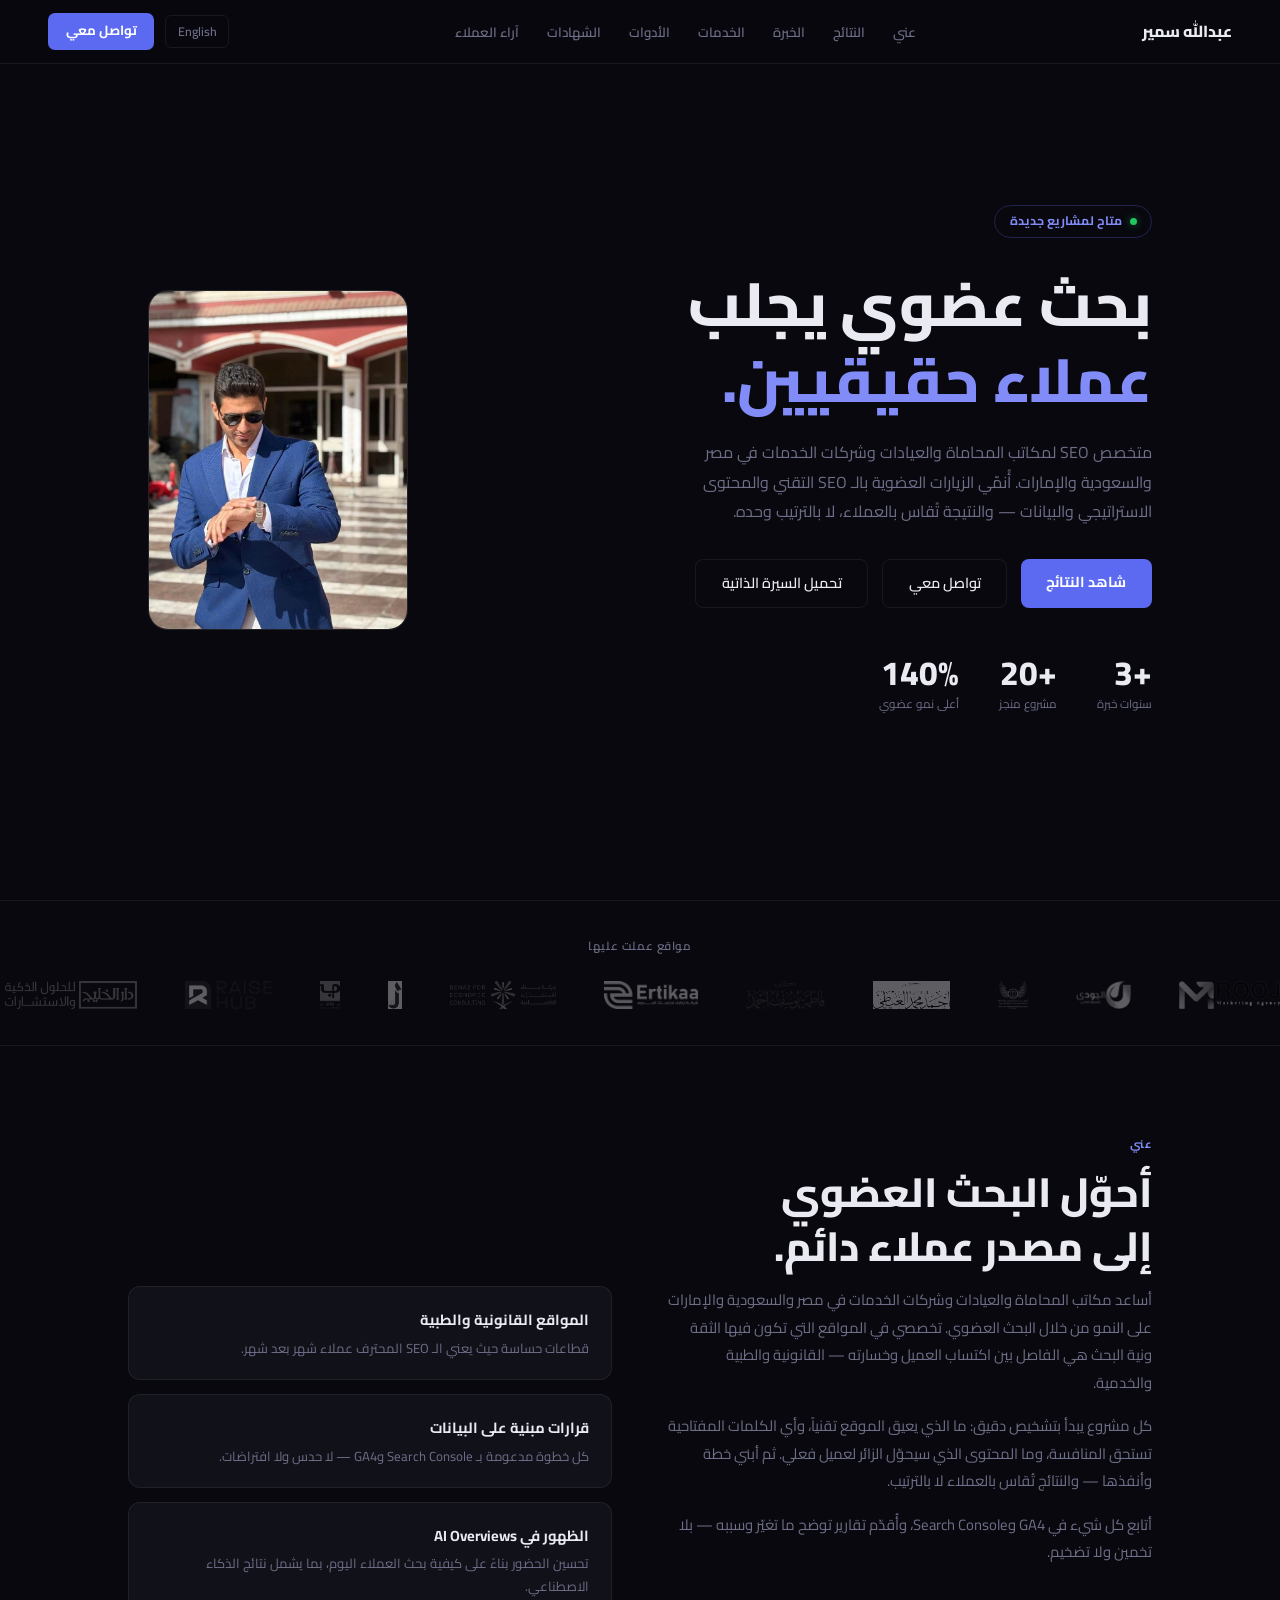
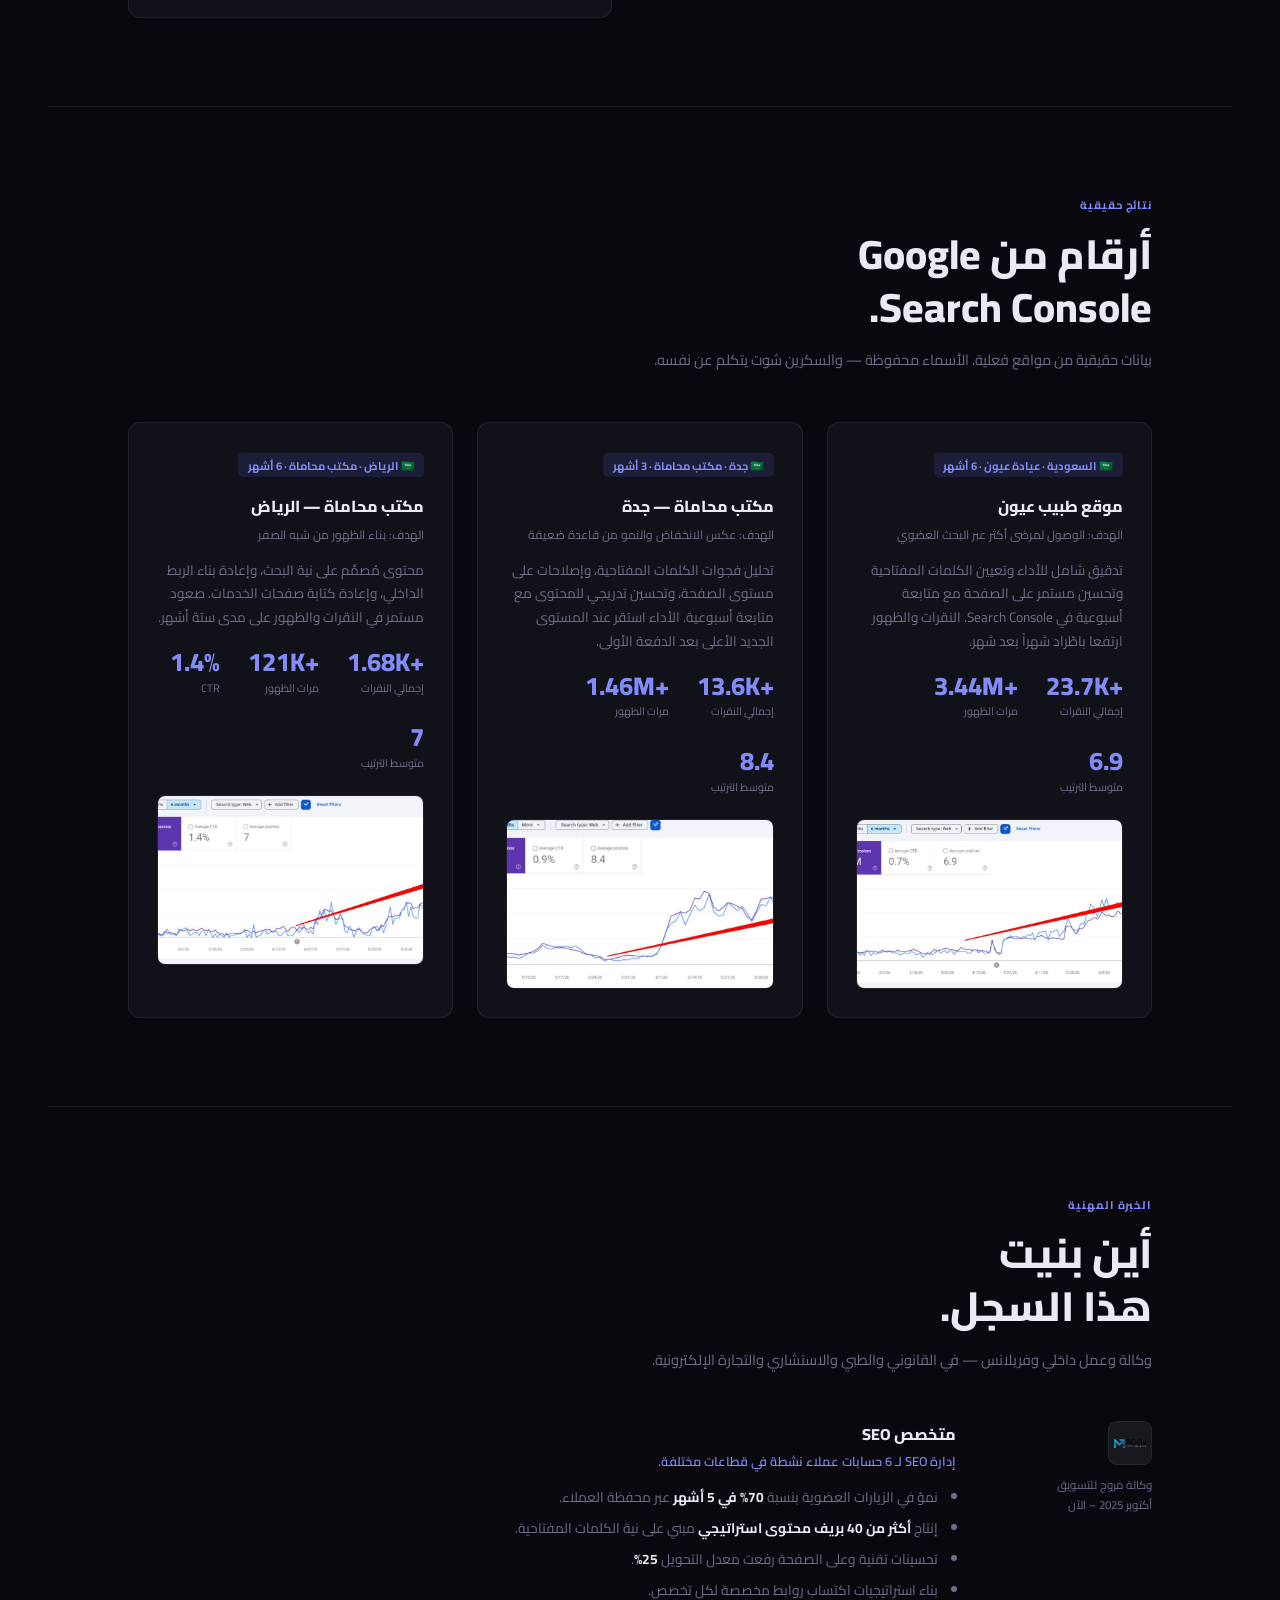
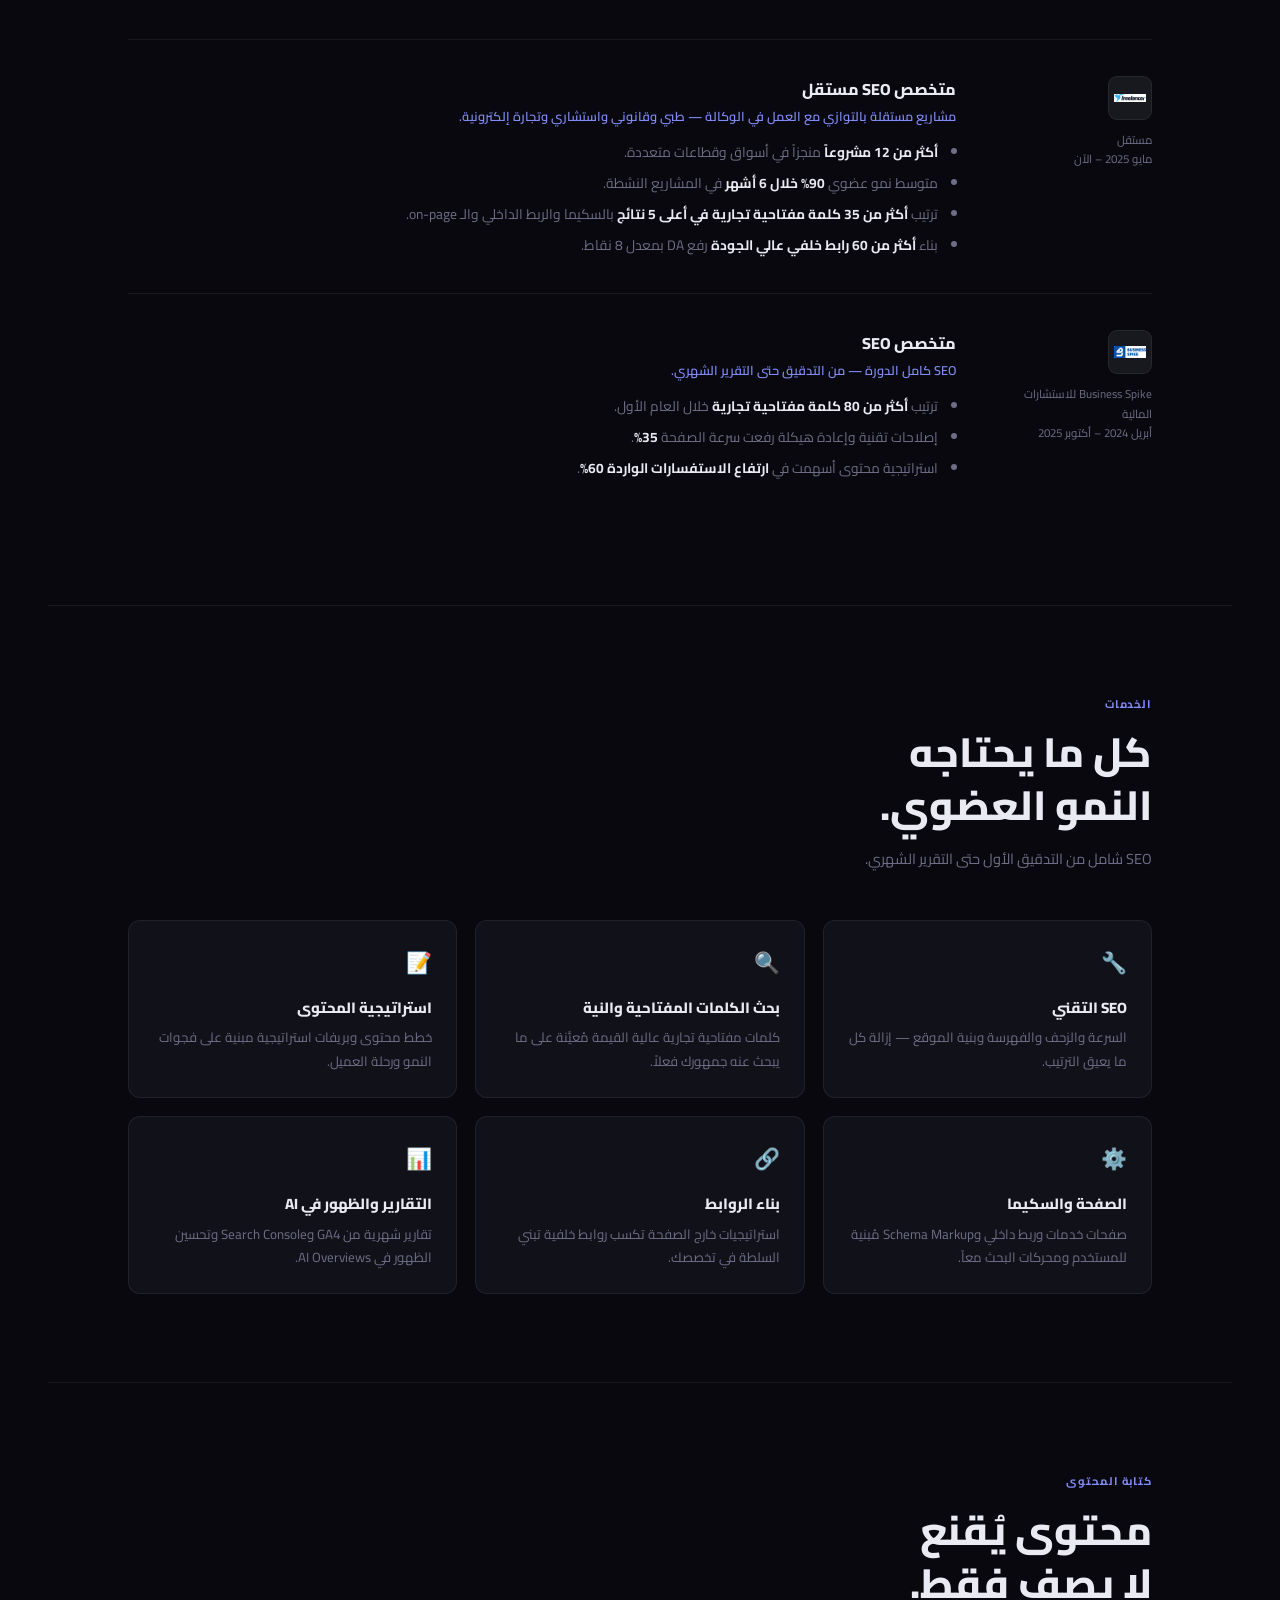
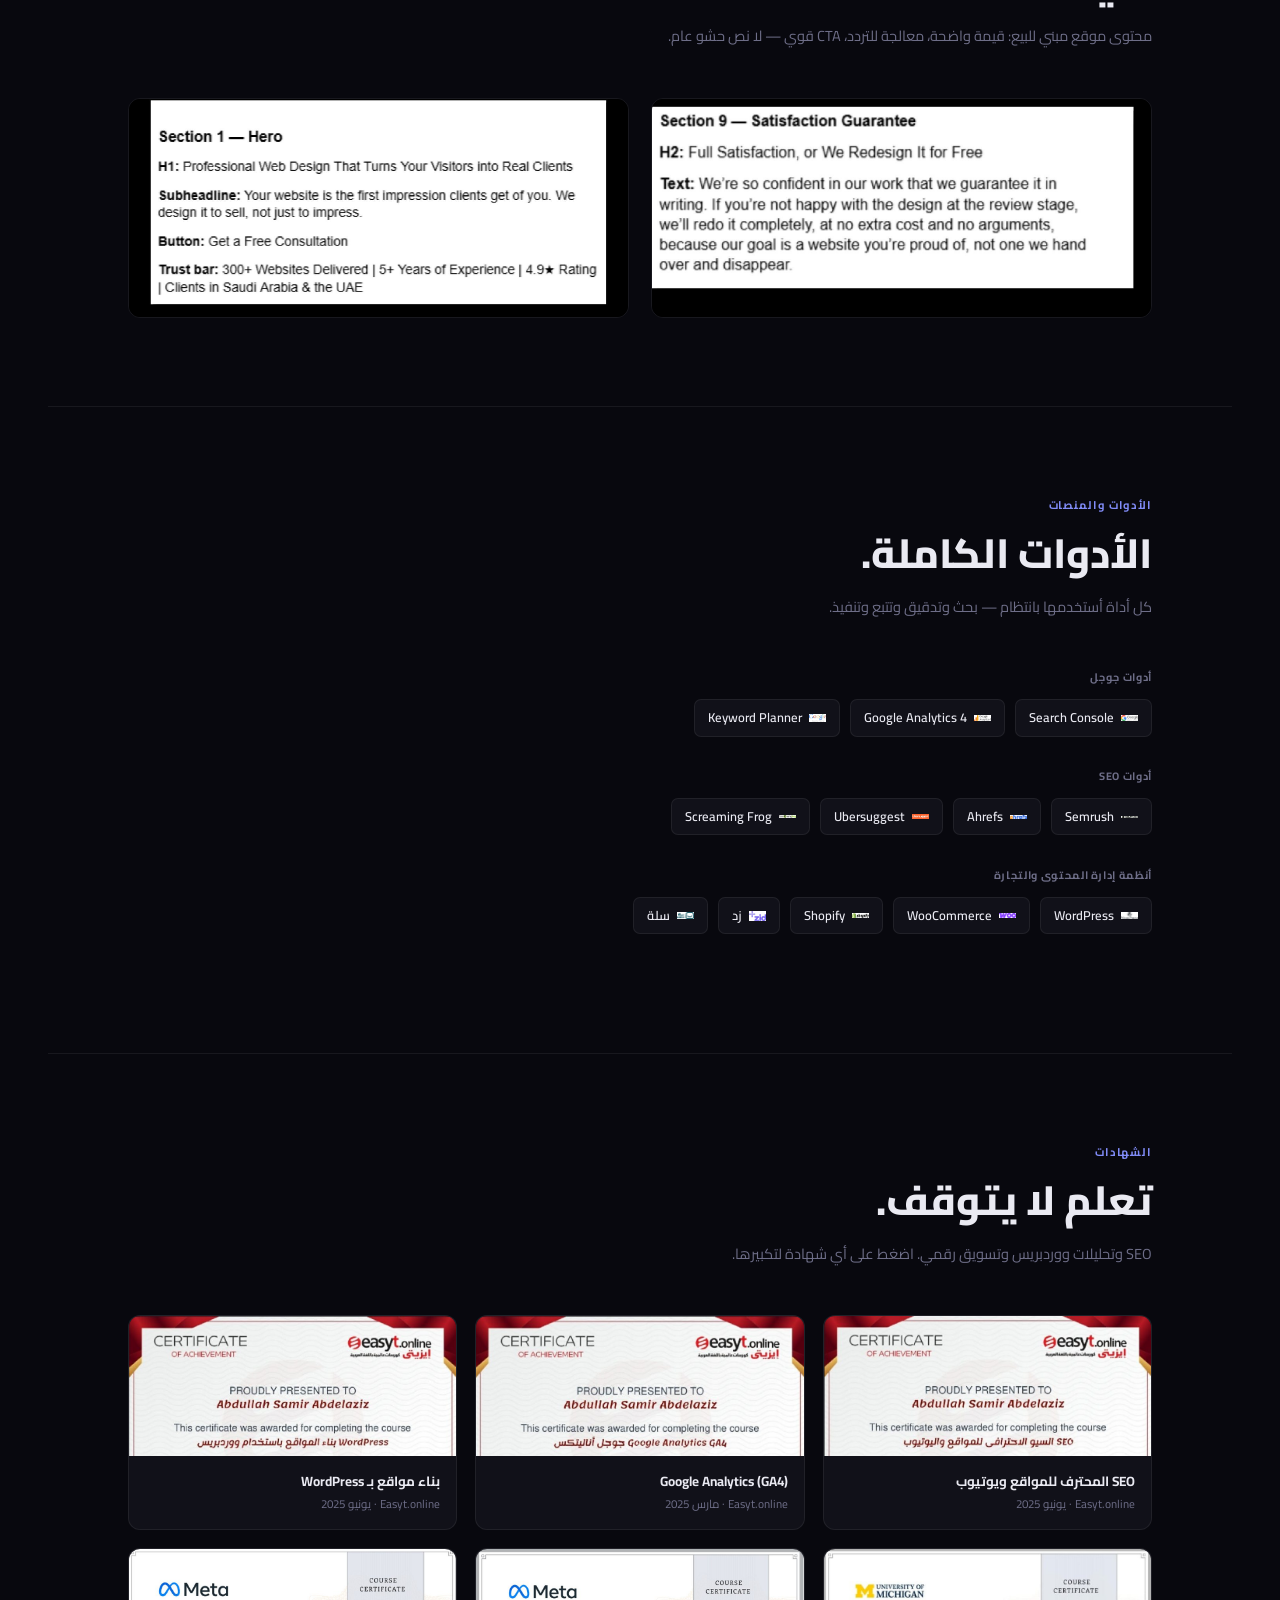
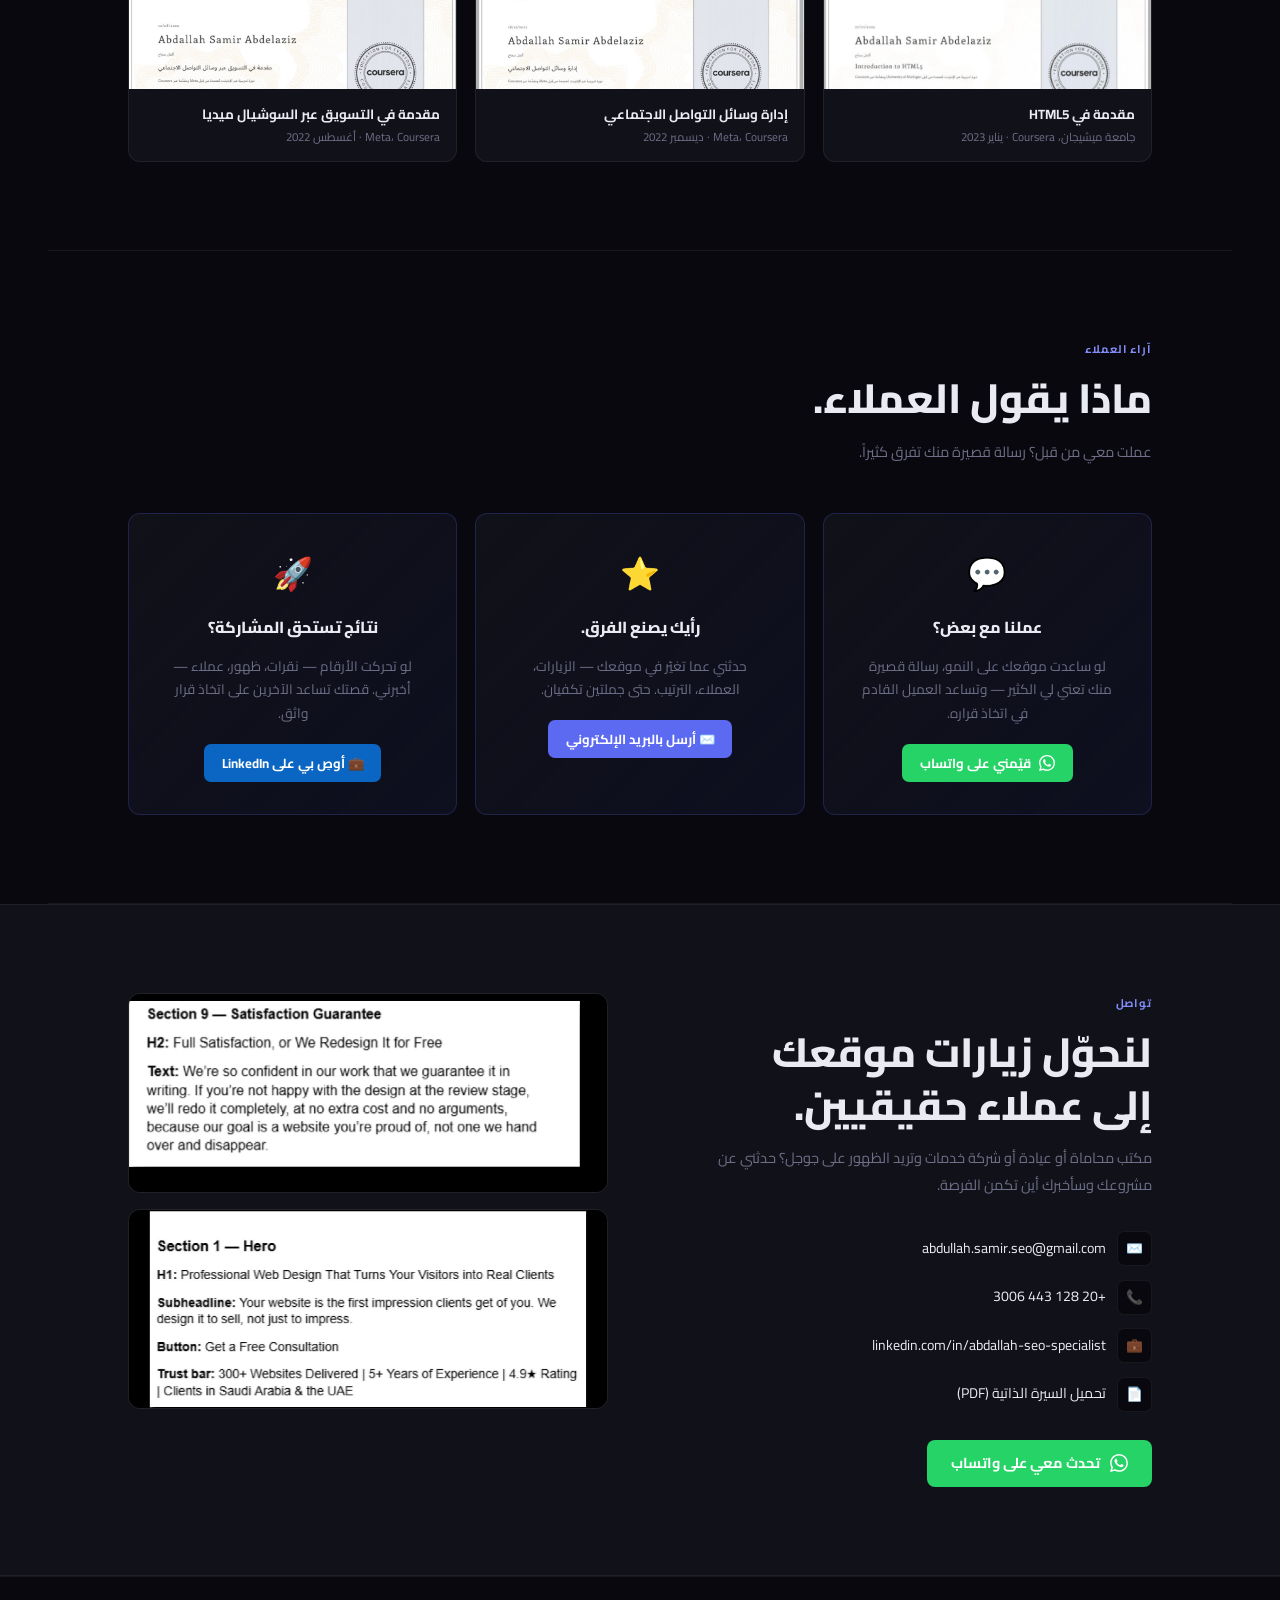
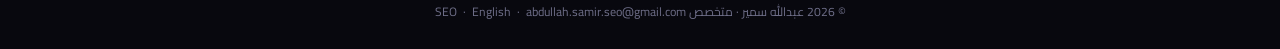
==== commit 3189fd37: "Add files via upload" ====
--- a/ar/index.html
+++ b/ar/index.html
@@ -4,194 +4,196 @@
 <meta charset="UTF-8" />
 <meta name="viewport" content="width=device-width, initial-scale=1, viewport-fit=cover" />
 <title>عبدالله سمير | متخصص SEO للمواقع القانونية والطبية وخدمات الأعمال</title>
-<meta name="description" content="عبدالله سمير، متخصص SEO بخبرة أكثر من 3 سنوات في تنمية الزيارات العضوية لمكاتب المحاماة والعيادات وشركات الخدمات في مصر والسعودية والإمارات." />
-<meta property="og:title" content="عبدالله سمير | متخصص SEO" />
-<meta property="og:description" content="SEO تقني، استراتيجية محتوى، ونمو عضوي قابل للقياس للمواقع القانونية والطبية وخدمات الأعمال." />
-<meta property="og:type" content="website" />
+<meta name="description" content="عبدالله سمير — متخصص SEO بخبرة أكثر من 3 سنوات في تنمية الزيارات العضوية لمكاتب المحاماة والعيادات وشركات الخدمات في مصر والسعودية والإمارات." />
 <link rel="preconnect" href="https://fonts.googleapis.com" />
 <link rel="preconnect" href="https://fonts.gstatic.com" crossorigin />
 <link href="https://fonts.googleapis.com/css2?family=Cairo:wght@300;400;500;600;700;800&display=swap" rel="stylesheet" />
 <style>
-:root {
-  --bg: #09090f;
-  --surface: #111118;
-  --surface2: #17171f;
-  --border: rgba(255,255,255,0.07);
-  --text: #e8e8f0;
-  --muted: #71718a;
-  --accent: #5b6af0;
-  --accent-light: #818cf8;
-  --accent-glow: rgba(91,106,240,0.15);
-  --radius: 14px;
-  color-scheme: dark;
-  box-sizing: border-box;
-  padding-top: env(safe-area-inset-top,0px);
-  padding-bottom: env(safe-area-inset-bottom,0px);
+/* ── TOKENS ── */
+:root{
+  --bg:#08080e;--surface:#111119;--surface2:#18181f;
+  --border:rgba(255,255,255,0.065);--text:#eaeaf2;--muted:#6e6e88;
+  --accent:#5b6af0;--accent-light:#818cf8;--accent-glow:rgba(91,106,240,0.14);
+  --r:12px;
+  color-scheme:dark;
+  box-sizing:border-box;
+  padding-top:env(safe-area-inset-top,0px);
+  padding-bottom:env(safe-area-inset-bottom,0px);
 }
 *,*::before,*::after{box-sizing:inherit;margin:0;padding:0}
-html{scroll-behavior:smooth;scroll-padding-top:72px}
+html{scroll-behavior:smooth;scroll-padding-top:68px}
 body{background:var(--bg);color:var(--text);font-family:'Cairo',sans-serif;font-size:16px;line-height:1.7;overflow-x:hidden;direction:rtl}
-
-/* NAV */
-nav{position:fixed;top:0;left:0;right:0;z-index:200;height:64px;display:flex;align-items:center;justify-content:space-between;padding:0 clamp(1rem,5vw,2.5rem);background:rgba(9,9,15,.88);backdrop-filter:blur(16px);border-bottom:1px solid var(--border)}
-.nav-logo{font-family:'Cairo',sans-serif;font-weight:800;font-size:1rem;color:var(--text);text-decoration:none}
-.nav-links{display:flex;gap:1.5rem;list-style:none}
-.nav-links a{color:var(--muted);text-decoration:none;font-size:.85rem;font-weight:600;transition:color .2s}
+img{display:block;max-width:100%}
+a{color:inherit;text-decoration:none}
+
+/* ── NAV ── */
+nav{position:fixed;inset:0 0 auto;z-index:200;height:64px;display:flex;align-items:center;justify-content:space-between;padding:0 clamp(1.25rem,5vw,3rem);background:rgba(8,8,14,.9);backdrop-filter:blur(18px);border-bottom:1px solid var(--border)}
+.nav-logo{font-family:'Cairo',sans-serif;font-weight:800;font-size:1rem}
+.nav-links{display:flex;gap:1.75rem;list-style:none}
+.nav-links a{font-size:.83rem;font-weight:600;color:var(--muted);transition:color .18s}
 .nav-links a:hover{color:var(--text)}
-.nav-right{display:flex;align-items:center;gap:.75rem}
-.lang-switch{font-size:.8rem;font-weight:600;color:var(--muted);background:var(--surface2);border:1px solid var(--border);border-radius:6px;padding:.3rem .7rem;text-decoration:none;transition:color .2s,border-color .2s}
-.lang-switch:hover{color:var(--text);border-color:var(--accent)}
-.nav-cta{background:var(--accent);color:#fff;border:none;padding:.42rem 1rem;border-radius:7px;font-size:.83rem;font-weight:700;text-decoration:none;transition:background .2s;white-space:nowrap}
-.nav-cta:hover{background:var(--accent-light)}
-.hamburger{display:none;flex-direction:column;gap:5px;cursor:pointer;background:none;border:none;padding:4px}
-.hamburger span{display:block;width:22px;height:2px;background:var(--text);border-radius:2px}
-.mobile-menu{display:none;position:fixed;top:64px;left:0;right:0;background:rgba(9,9,15,.97);backdrop-filter:blur(16px);border-bottom:1px solid var(--border);padding:1.5rem clamp(1rem,5vw,2.5rem);z-index:199}
-.mobile-menu.open{display:block}
-.mobile-menu ul{list-style:none;display:flex;flex-direction:column;gap:1.1rem}
-.mobile-menu a{color:var(--text);text-decoration:none;font-size:1rem;font-weight:600}
-
-/* HERO */
-#top{min-height:100vh;display:flex;align-items:center;padding:100px clamp(1rem,5vw,2.5rem) 4rem;max-width:1120px;margin:0 auto}
-.hero-grid{display:grid;grid-template-columns:1fr auto;gap:3rem;align-items:center;width:100%}
-.badge{display:inline-flex;align-items:center;gap:.45rem;font-size:.78rem;font-weight:700;color:var(--accent-light);border:1px solid rgba(91,106,240,.3);border-radius:100px;padding:.28rem .85rem;margin-bottom:1.6rem}
-.badge::before{content:'';width:6px;height:6px;border-radius:50%;background:#22c55e;box-shadow:0 0 6px #22c55e}
-h1{font-family:'Cairo',sans-serif;font-size:clamp(2rem,5.5vw,3.6rem);font-weight:800;line-height:1.2;margin-bottom:1.2rem}
+.nav-r{display:flex;align-items:center;gap:.7rem}
+.lang-btn{font-size:.78rem;font-weight:600;color:var(--muted);border:1px solid var(--border);border-radius:6px;padding:.28rem .7rem;transition:color .18s,border-color .18s}
+.lang-btn:hover{color:var(--text);border-color:rgba(91,106,240,.5)}
+.cta-btn{background:var(--accent);color:#fff;font-size:.83rem;font-weight:700;padding:.42rem 1.1rem;border-radius:7px;transition:background .18s;white-space:nowrap}
+.cta-btn:hover{background:var(--accent-light)}
+.ham{display:none;flex-direction:column;gap:5px;cursor:pointer;background:none;border:none;padding:4px}
+.ham span{display:block;width:22px;height:2px;background:var(--text);border-radius:2px}
+.mob{display:none;position:fixed;top:64px;inset-inline:0;background:rgba(8,8,14,.97);backdrop-filter:blur(18px);border-bottom:1px solid var(--border);padding:1.5rem clamp(1.25rem,5vw,3rem);z-index:199}
+.mob.open{display:block}
+.mob ul{list-style:none;display:flex;flex-direction:column;gap:1.1rem}
+.mob a{font-size:.98rem;font-weight:600;color:var(--text)}
+
+/* ── HERO ── */
+.hero-wrap{min-height:100vh;display:flex;align-items:center;padding:100px clamp(1.25rem,5vw,3rem) 5rem;max-width:1120px;margin:0 auto}
+.hero-grid{display:grid;grid-template-columns:1fr 280px;gap:4rem;align-items:center;width:100%}
+.hero-pill{display:inline-flex;align-items:center;gap:.5rem;font-size:.77rem;font-weight:700;color:var(--accent-light);border:1px solid rgba(91,106,240,.28);border-radius:100px;padding:.3rem .9rem;margin-bottom:1.75rem}
+.hero-pill::before{content:'';width:7px;height:7px;border-radius:50%;background:#22c55e;box-shadow:0 0 8px #22c55e80;flex-shrink:0}
+h1{font-family:'Cairo',sans-serif;font-size:clamp(2.1rem,5.5vw,3.8rem);font-weight:800;line-height:1.25;margin-bottom:1.25rem}
 h1 em{font-style:normal;color:var(--accent-light)}
-.hero-desc{color:var(--muted);font-size:1rem;line-height:1.8;margin-bottom:1.9rem;max-width:510px}
-.hero-actions{display:flex;gap:.85rem;flex-wrap:wrap;margin-bottom:2.75rem}
-.btn-primary{background:var(--accent);color:#fff;border:none;padding:.7rem 1.5rem;border-radius:8px;font-size:.9rem;font-weight:700;text-decoration:none;transition:background .2s,transform .15s;cursor:pointer}
-.btn-primary:hover{background:var(--accent-light);transform:translateY(-1px)}
-.btn-ghost{background:transparent;color:var(--text);border:1px solid var(--border);padding:.7rem 1.5rem;border-radius:8px;font-size:.9rem;font-weight:600;text-decoration:none;transition:border-color .2s,transform .15s}
-.btn-ghost:hover{border-color:var(--muted);transform:translateY(-1px)}
-.hero-stats{display:flex;gap:2.25rem;flex-wrap:wrap}
-.stat{display:flex;flex-direction:column}
-.stat-num{font-family:'Cairo',sans-serif;font-size:2rem;font-weight:800;color:var(--text);line-height:1}
-.stat-label{font-size:.75rem;color:var(--muted);margin-top:.3rem}
-.hero-photo-wrap{width:clamp(170px,20vw,270px);height:clamp(210px,26vw,350px);border-radius:18px;border:1px solid var(--border);overflow:hidden;flex-shrink:0;background:var(--surface)}
-.hero-photo-wrap img{width:100%;height:100%;object-fit:cover;object-position:top center}
-
-/* MARQUEE */
-.marquee-section{border-top:1px solid var(--border);border-bottom:1px solid var(--border);padding:2rem 0;overflow:hidden}
-.marquee-label{text-align:center;font-size:.75rem;color:var(--muted);letter-spacing:.05em;margin-bottom:1.4rem;font-weight:600}
-.marquee-track{display:flex;gap:2.5rem;animation:marquee 30s linear infinite;width:max-content;align-items:center}
-.marquee-track img{height:30px;width:auto;opacity:.35;filter:grayscale(1) brightness(1.4);transition:opacity .3s,filter .3s;flex-shrink:0}
+.hero-p{color:var(--muted);font-size:1rem;line-height:1.85;margin-bottom:2rem;max-width:500px}
+.hero-actions{display:flex;gap:.85rem;flex-wrap:wrap;margin-bottom:3rem}
+.btn-p{background:var(--accent);color:#fff;font-size:.9rem;font-weight:700;padding:.72rem 1.6rem;border-radius:8px;transition:background .18s,transform .14s;cursor:pointer}
+.btn-p:hover{background:var(--accent-light);transform:translateY(-1px)}
+.btn-g{background:transparent;color:var(--text);border:1px solid var(--border);font-size:.9rem;font-weight:600;padding:.72rem 1.6rem;border-radius:8px;transition:border-color .18s,transform .14s}
+.btn-g:hover{border-color:var(--muted);transform:translateY(-1px)}
+.hero-stats{display:flex;gap:2.5rem;flex-wrap:wrap}
+.stat-num{font-family:'Cairo',sans-serif;font-size:2.1rem;font-weight:800;color:var(--text);line-height:1}
+.stat-lbl{font-size:.73rem;color:var(--muted);margin-top:.3rem}
+.photo-frame{width:260px;height:340px;border-radius:20px;overflow:hidden;border:1px solid var(--border);background:var(--surface);flex-shrink:0}
+.photo-frame img{width:100%;height:100%;object-fit:cover;object-position:center top}
+
+/* ── MARQUEE ── */
+.marquee-wrap{border-top:1px solid var(--border);border-bottom:1px solid var(--border);padding:2.25rem 0;overflow:hidden}
+.marquee-lbl{text-align:center;font-size:.73rem;font-weight:600;color:var(--muted);letter-spacing:.05em;margin-bottom:1.5rem}
+.marquee-track{display:flex;gap:3rem;width:max-content;animation:mq 32s linear infinite;align-items:center}
+.marquee-track img{height:28px;width:auto;opacity:.35;filter:grayscale(1) brightness(1.5);transition:opacity .25s,filter .25s;flex-shrink:0}
 .marquee-track img:hover{opacity:.75;filter:none}
-@keyframes marquee{from{transform:translateX(0)}to{transform:translateX(50%)}}
-
-/* SECTION */
-.section{padding:5.5rem clamp(1rem,5vw,2.5rem);max-width:1120px;margin:0 auto}
-.section-sep{border:none;border-top:1px solid var(--border);margin:0 clamp(1rem,5vw,2.5rem)}
-.eyebrow{font-size:.75rem;font-weight:700;letter-spacing:.05em;color:var(--accent-light);text-transform:uppercase;margin-bottom:.9rem}
-h2{font-family:'Cairo',sans-serif;font-size:clamp(1.65rem,3.5vw,2.5rem);font-weight:800;line-height:1.25;margin-bottom:.9rem}
-.sub{color:var(--muted);max-width:560px;margin-bottom:3rem;font-size:.92rem;line-height:1.75}
-
-/* ABOUT */
-.about-grid{display:grid;grid-template-columns:1fr 1fr;gap:3rem;align-items:start}
-.about-text p{color:var(--muted);font-size:.95rem;line-height:1.85;margin-bottom:1rem}
-.about-cards{display:flex;flex-direction:column;gap:1rem}
-.about-card{background:var(--surface);border:1px solid var(--border);border-radius:var(--radius);padding:1.4rem}
-.about-card h3{font-family:'Cairo',sans-serif;font-size:.95rem;font-weight:700;margin-bottom:.4rem}
-.about-card p{font-size:.85rem;color:var(--muted);line-height:1.7}
-
-/* RESULTS */
-.cases-grid{display:grid;grid-template-columns:repeat(auto-fit,minmax(300px,1fr));gap:1.4rem}
-.case-card{background:var(--surface);border:1px solid var(--border);border-radius:var(--radius);padding:1.75rem;transition:border-color .25s}
-.case-card:hover{border-color:rgba(91,106,240,.45)}
-.case-tag{display:inline-block;font-size:.72rem;font-weight:700;color:var(--accent-light);background:var(--accent-glow);border-radius:6px;padding:.2rem .6rem;margin-bottom:1rem}
-.case-card h3{font-family:'Cairo',sans-serif;font-size:1.05rem;font-weight:800;margin-bottom:.3rem}
-.case-meta{font-size:.78rem;color:var(--muted);margin-bottom:.9rem}
-.case-card p{font-size:.87rem;color:var(--muted);margin-bottom:1.25rem;line-height:1.75}
-.case-nums{display:flex;gap:1.5rem;flex-wrap:wrap;margin-bottom:1.4rem}
-.case-num strong{font-family:'Cairo',sans-serif;font-size:1.55rem;font-weight:800;color:var(--accent-light);display:block;line-height:1}
-.case-num span{font-size:.7rem;color:var(--muted);margin-top:.2rem;display:block}
-.case-img{width:100%;border-radius:9px;border:1px solid var(--border);display:block}
-
-/* EXPERIENCE */
-.timeline{display:flex;flex-direction:column}
-.tl-item{display:grid;grid-template-columns:180px 1fr;gap:2rem;padding:2.25rem 0;border-bottom:1px solid var(--border)}
-.tl-item:first-child{padding-top:0}
-.tl-item:last-child{border-bottom:none}
-.tl-side{display:flex;flex-direction:column;gap:.75rem}
-.tl-logo{width:46px;height:46px;border-radius:10px;background:var(--surface2);border:1px solid var(--border);display:flex;align-items:center;justify-content:center;overflow:hidden}
-.tl-logo img{width:34px;height:34px;object-fit:contain}
-.tl-date{font-size:.75rem;color:var(--muted);line-height:1.7}
-.tl-body h3{font-family:'Cairo',sans-serif;font-size:1.05rem;font-weight:800;margin-bottom:.2rem}
-.tl-role{font-size:.82rem;color:var(--accent-light);margin-bottom:.85rem;font-weight:600}
-.tl-body ul{padding-right:1.1rem;padding-left:0;display:flex;flex-direction:column;gap:.5rem}
-.tl-body li{font-size:.88rem;color:var(--muted);line-height:1.75}
+@keyframes mq{from{transform:translateX(0)}to{transform:translateX(50%)}}
+
+/* ── SECTION ── */
+.sec{padding:5.5rem clamp(1.25rem,5vw,3rem);max-width:1120px;margin:0 auto}
+.sep{border:none;border-top:1px solid var(--border);margin:0 clamp(1.25rem,5vw,3rem)}
+.ey{font-size:.7rem;font-weight:700;letter-spacing:.08em;color:var(--accent-light);text-transform:uppercase;margin-bottom:.85rem}
+h2{font-family:'Cairo',sans-serif;font-size:clamp(1.7rem,3.5vw,2.55rem);font-weight:800;line-height:1.3;margin-bottom:.85rem}
+.sub{color:var(--muted);max-width:560px;margin-bottom:3rem;font-size:.91rem;line-height:1.8}
+
+/* ── ABOUT ── */
+.about-grid{display:grid;grid-template-columns:1fr 1fr;gap:3.5rem;align-items:start}
+.about-body p{color:var(--muted);font-size:.93rem;line-height:1.85;margin-bottom:1rem}
+.about-pills{display:flex;flex-direction:column;gap:.85rem}
+.ap{background:var(--surface);border:1px solid var(--border);border-radius:var(--r);padding:1.25rem 1.4rem}
+.ap h3{font-family:'Cairo',sans-serif;font-size:.92rem;font-weight:700;margin-bottom:.3rem}
+.ap p{font-size:.82rem;color:var(--muted);line-height:1.7}
+
+/* ── RESULTS ── */
+.cases{display:grid;grid-template-columns:repeat(auto-fit,minmax(310px,1fr));gap:1.5rem}
+.cc{background:var(--surface);border:1px solid var(--border);border-radius:var(--r);padding:1.75rem;transition:border-color .22s}
+.cc:hover{border-color:rgba(91,106,240,.5)}
+.cc-tag{display:inline-block;font-size:.7rem;font-weight:700;color:var(--accent-light);background:var(--accent-glow);border-radius:5px;padding:.18rem .6rem;margin-bottom:1rem}
+.cc h3{font-family:'Cairo',sans-serif;font-size:1rem;font-weight:800;margin-bottom:.25rem}
+.cc-meta{font-size:.75rem;color:var(--muted);margin-bottom:.85rem}
+.cc-desc{font-size:.85rem;color:var(--muted);line-height:1.75;margin-bottom:1.25rem}
+.nums{display:flex;gap:1.75rem;flex-wrap:wrap;margin-bottom:1.4rem}
+.num strong{font-family:'Cairo',sans-serif;font-size:1.6rem;font-weight:800;color:var(--accent-light);display:block;line-height:1}
+.num span{font-size:.68rem;color:var(--muted);margin-top:.2rem;display:block}
+.gsc-img{width:100%;height:170px;object-fit:cover;object-position:top;border-radius:8px;border:1px solid var(--border)}
+
+/* ── EXPERIENCE ── */
+.tl{display:flex;flex-direction:column}
+.tli{display:grid;grid-template-columns:160px 1fr;gap:2.25rem;padding:2.25rem 0;border-bottom:1px solid var(--border)}
+.tli:first-child{padding-top:0}
+.tli:last-child{border-bottom:none}
+.tl-side{display:flex;flex-direction:column;gap:.7rem}
+.tl-logo{width:44px;height:44px;border-radius:9px;background:var(--surface2);border:1px solid var(--border);display:flex;align-items:center;justify-content:center;overflow:hidden}
+.tl-logo img{width:32px;height:32px;object-fit:contain}
+.tl-date{font-size:.72rem;color:var(--muted);line-height:1.7}
+.tl-body h3{font-family:'Cairo',sans-serif;font-size:1rem;font-weight:800;margin-bottom:.2rem}
+.tl-role{font-size:.8rem;color:var(--accent-light);margin-bottom:.8rem;font-weight:600}
+.tl-body ul{padding-right:1.1rem;padding-left:0;display:flex;flex-direction:column;gap:.48rem}
+.tl-body li{font-size:.86rem;color:var(--muted);line-height:1.7}
 .tl-body li strong{color:var(--text);font-weight:700}
 
-/* SERVICES */
-.svc-grid{display:grid;grid-template-columns:repeat(auto-fit,minmax(255px,1fr));gap:1.2rem}
-.svc-card{background:var(--surface);border:1px solid var(--border);border-radius:var(--radius);padding:1.6rem;transition:border-color .25s}
-.svc-card:hover{border-color:rgba(91,106,240,.4)}
-.svc-icon{font-size:1.4rem;margin-bottom:1rem;display:block}
-.svc-card h3{font-family:'Cairo',sans-serif;font-size:.98rem;font-weight:800;margin-bottom:.45rem}
-.svc-card p{font-size:.86rem;color:var(--muted);line-height:1.75}
-
-/* COPY */
+/* ── SERVICES ── */
+.svc-grid{display:grid;grid-template-columns:repeat(auto-fit,minmax(250px,1fr));gap:1.15rem}
+.sc{background:var(--surface);border:1px solid var(--border);border-radius:var(--r);padding:1.5rem;transition:border-color .22s}
+.sc:hover{border-color:rgba(91,106,240,.45)}
+.sc-icon{font-size:1.3rem;margin-bottom:.9rem;display:block}
+.sc h3{font-family:'Cairo',sans-serif;font-size:.93rem;font-weight:800;margin-bottom:.4rem}
+.sc p{font-size:.83rem;color:var(--muted);line-height:1.75}
+
+/* ── COPYWRITING ── */
 .copy-grid{display:grid;grid-template-columns:1fr 1fr;gap:1.4rem}
-.copy-grid img{width:100%;border-radius:var(--radius);border:1px solid var(--border)}
-
-/* TOOLS */
-.tools-group{margin-bottom:2rem}
-.tools-group-label{font-size:.72rem;color:var(--muted);text-transform:uppercase;letter-spacing:.05em;margin-bottom:.85rem;font-weight:700}
-.tools-row{display:flex;flex-wrap:wrap;gap:.65rem}
-.tool-chip{display:flex;align-items:center;gap:.5rem;background:var(--surface);border:1px solid var(--border);border-radius:8px;padding:.45rem .85rem;font-size:.83rem;font-weight:600;color:var(--text);transition:border-color .2s}
-.tool-chip:hover{border-color:rgba(91,106,240,.4)}
-.tool-chip img{width:18px;height:18px;object-fit:contain}
-
-/* CERTS */
-.certs-grid{display:grid;grid-template-columns:repeat(auto-fit,minmax(255px,1fr));gap:1.2rem}
-.cert-card{background:var(--surface);border:1px solid var(--border);border-radius:var(--radius);overflow:hidden;transition:border-color .25s;cursor:pointer}
-.cert-card:hover{border-color:rgba(91,106,240,.4)}
-.cert-card img{width:100%;aspect-ratio:16/9;object-fit:cover;display:block}
-.cert-info{padding:.9rem 1.1rem}
-.cert-info h3{font-size:.88rem;font-weight:700;margin-bottom:.2rem}
-.cert-info p{font-size:.75rem;color:var(--muted)}
-
-/* TESTIMONIALS */
-.testimonials-grid{display:grid;grid-template-columns:repeat(auto-fit,minmax(280px,1fr));gap:1.2rem}
-.testi-card{background:var(--surface);border:1px solid var(--border);border-radius:var(--radius);padding:1.6rem;display:flex;flex-direction:column;gap:1rem}
-.testi-quote{font-size:.9rem;color:var(--text);line-height:1.8;flex:1}
-.testi-quote::before{content:'\201D';font-size:1.6rem;color:var(--accent-light);line-height:0;vertical-align:-.4rem;margin-left:.2rem}
-.testi-author{display:flex;align-items:center;gap:.75rem}
-.testi-avatar{width:40px;height:40px;border-radius:50%;background:var(--surface2);border:1px solid var(--border);overflow:hidden;flex-shrink:0;display:flex;align-items:center;justify-content:center;font-size:.9rem;color:var(--muted)}
-.testi-name{font-size:.88rem;font-weight:700}
-.testi-title{font-size:.75rem;color:var(--muted)}
-.testi-add{background:var(--surface2);border:1px dashed var(--border);border-radius:var(--radius);padding:1.6rem;display:flex;flex-direction:column;align-items:center;justify-content:center;gap:.5rem;min-height:160px;color:var(--muted);font-size:.88rem;text-align:center}
-.testi-add span{font-size:1.5rem}
-
-/* CONTACT */
-.contact-wrap{background:var(--surface);border-top:1px solid var(--border);border-bottom:1px solid var(--border)}
-.contact-inner{max-width:1120px;margin:0 auto;padding:5.5rem clamp(1rem,5vw,2.5rem);display:grid;grid-template-columns:1fr 1fr;gap:4rem;align-items:start}
-.contact-links{display:flex;flex-direction:column;gap:.85rem;margin-bottom:1.75rem}
-.contact-link{display:flex;align-items:center;gap:.7rem;color:var(--text);text-decoration:none;font-size:.9rem;transition:color .2s}
-.contact-link:hover{color:var(--accent-light)}
-.contact-link-icon{width:36px;height:36px;border-radius:8px;background:var(--bg);border:1px solid var(--border);display:flex;align-items:center;justify-content:center;font-size:.9rem;flex-shrink:0}
-.wa-btn{display:inline-flex;align-items:center;gap:.6rem;background:#25d366;color:#fff;padding:.7rem 1.5rem;border-radius:8px;font-size:.9rem;font-weight:700;text-decoration:none;transition:background .2s}
-.wa-btn:hover{background:#1ab554}
-.contact-side-img{width:100%;border-radius:var(--radius);border:1px solid var(--border);display:block;margin-bottom:1rem}
-
-/* FOOTER */
-footer{text-align:center;padding:1.75rem clamp(1rem,5vw,2.5rem);font-size:.78rem;color:var(--muted);border-top:1px solid var(--border)}
-
-/* LIGHTBOX */
-.lightbox{display:none;position:fixed;inset:0;z-index:999;background:rgba(0,0,0,.85);backdrop-filter:blur(6px);align-items:center;justify-content:center;padding:1.5rem}
-.lightbox.open{display:flex}
-.lightbox img{max-width:90vw;max-height:85vh;border-radius:12px;border:1px solid var(--border)}
-.lightbox-close{position:fixed;top:1.5rem;left:1.5rem;width:38px;height:38px;border-radius:50%;background:var(--surface);border:1px solid var(--border);cursor:pointer;font-size:1.1rem;color:var(--text);display:flex;align-items:center;justify-content:center}
-
-/* RESPONSIVE */
-@media(max-width:768px){
-  .nav-links{display:none}
-  .hamburger{display:flex}
-  .hero-grid{grid-template-columns:1fr}
-  .hero-photo-wrap{width:130px;height:165px;margin:0 auto}
+.copy-grid img{width:100%;height:220px;object-fit:cover;object-position:top;border-radius:var(--r);border:1px solid var(--border)}
+
+/* ── TOOLS ── */
+.tg{margin-bottom:1.9rem}
+.tg-lbl{font-size:.68rem;font-weight:700;color:var(--muted);text-transform:uppercase;letter-spacing:.06em;margin-bottom:.8rem}
+.chips{display:flex;flex-wrap:wrap;gap:.6rem}
+.chip{display:flex;align-items:center;gap:.45rem;background:var(--surface);border:1px solid var(--border);border-radius:7px;padding:.42rem .82rem;font-size:.8rem;font-weight:600;color:var(--text);transition:border-color .18s}
+.chip:hover{border-color:rgba(91,106,240,.45)}
+.chip img{width:17px;height:17px;object-fit:contain}
+
+/* ── CERTS ── */
+.certs{display:grid;grid-template-columns:repeat(auto-fit,minmax(250px,1fr));gap:1.15rem}
+.cert{background:var(--surface);border:1px solid var(--border);border-radius:var(--r);overflow:hidden;cursor:pointer;transition:border-color .22s}
+.cert:hover{border-color:rgba(91,106,240,.45)}
+.cert img{width:100%;height:140px;object-fit:cover;object-position:top}
+.cert-info{padding:.85rem 1rem}
+.cert-info h3{font-size:.84rem;font-weight:700;margin-bottom:.18rem}
+.cert-info p{font-size:.72rem;color:var(--muted)}
+
+/* ── TESTIMONIALS ── */
+.testi-grid{display:grid;grid-template-columns:repeat(auto-fit,minmax(290px,1fr));gap:1.15rem}
+.testi-cta{background:linear-gradient(135deg,var(--surface) 0%,rgba(91,106,240,.08) 100%);border:1px solid rgba(91,106,240,.22);border-radius:var(--r);padding:2rem;text-align:center;display:flex;flex-direction:column;align-items:center;gap:.85rem}
+.testi-cta .big-icon{font-size:2rem}
+.testi-cta h3{font-family:'Cairo',sans-serif;font-size:1rem;font-weight:800;color:var(--text)}
+.testi-cta p{font-size:.85rem;color:var(--muted);line-height:1.75;max-width:260px}
+.testi-wa{display:inline-flex;align-items:center;gap:.5rem;background:#25d366;color:#fff;font-size:.82rem;font-weight:700;padding:.5rem 1.1rem;border-radius:7px;margin-top:.25rem;transition:background .18s}
+.testi-wa:hover{background:#1ab554}
+.testi-card{background:var(--surface);border:1px solid var(--border);border-radius:var(--r);padding:1.6rem;display:flex;flex-direction:column;gap:1rem}
+.testi-q{font-size:.88rem;color:var(--text);line-height:1.8;flex:1;position:relative;padding-top:.5rem}
+.testi-q::before{content:'\201D';position:absolute;top:-.6rem;right:-.2rem;font-size:3rem;color:var(--accent-light);opacity:.4;line-height:1;font-family:'Cairo',sans-serif}
+.testi-author{display:flex;align-items:center;gap:.7rem;padding-top:.5rem;border-top:1px solid var(--border)}
+.t-av{width:38px;height:38px;border-radius:50%;background:var(--surface2);border:1px solid var(--border);display:flex;align-items:center;justify-content:center;font-size:.85rem;flex-shrink:0;overflow:hidden}
+.t-name{font-size:.85rem;font-weight:700}
+.t-title{font-size:.72rem;color:var(--muted)}
+
+/* ── CONTACT ── */
+.contact-band{background:var(--surface);border-top:1px solid var(--border);border-bottom:1px solid var(--border)}
+.contact-in{max-width:1120px;margin:0 auto;padding:5.5rem clamp(1.25rem,5vw,3rem);display:grid;grid-template-columns:1fr 1fr;gap:4rem;align-items:start}
+.c-links{display:flex;flex-direction:column;gap:.85rem;margin-bottom:1.75rem}
+.c-link{display:flex;align-items:center;gap:.7rem;color:var(--text);font-size:.88rem;transition:color .18s}
+.c-link:hover{color:var(--accent-light)}
+.c-icon{width:35px;height:35px;border-radius:7px;background:var(--bg);border:1px solid var(--border);display:flex;align-items:center;justify-content:center;font-size:.85rem;flex-shrink:0}
+.wa-cta{display:inline-flex;align-items:center;gap:.6rem;background:#25d366;color:#fff;font-size:.9rem;font-weight:700;padding:.7rem 1.5rem;border-radius:8px;transition:background .18s}
+.wa-cta:hover{background:#1ab554}
+.c-imgs{display:flex;flex-direction:column;gap:1rem}
+.c-imgs img{width:100%;height:200px;object-fit:cover;object-position:top;border-radius:var(--r);border:1px solid var(--border)}
+
+/* ── FOOTER ── */
+footer{text-align:center;padding:1.6rem clamp(1.25rem,5vw,3rem);font-size:.76rem;color:var(--muted);border-top:1px solid var(--border)}
+footer a{color:var(--muted);transition:color .18s}
+footer a:hover{color:var(--text)}
+
+/* ── LIGHTBOX ── */
+.lb{display:none;position:fixed;inset:0;z-index:999;background:rgba(0,0,0,.88);backdrop-filter:blur(8px);align-items:center;justify-content:center;padding:1.5rem}
+.lb.open{display:flex}
+.lb img{max-width:90vw;max-height:85vh;border-radius:12px;border:1px solid var(--border)}
+.lb-x{position:fixed;top:1.25rem;left:1.25rem;width:38px;height:38px;border-radius:50%;background:var(--surface);border:1px solid var(--border);cursor:pointer;font-size:1rem;color:var(--text);display:flex;align-items:center;justify-content:center;z-index:1000}
+
+/* ── RESPONSIVE ── */
+@media(max-width:820px){
+  .nav-links{display:none}.ham{display:flex}
+  .hero-grid{grid-template-columns:1fr;text-align:center}
+  .hero-p{margin-left:auto;margin-right:auto}
+  .hero-stats{justify-content:center}
+  .hero-actions{justify-content:center}
+  .photo-frame{width:160px;height:210px;margin:0 auto}
   .about-grid{grid-template-columns:1fr}
-  .tl-item{grid-template-columns:1fr;gap:.85rem}
+  .tli{grid-template-columns:1fr;gap:.85rem}
   .copy-grid{grid-template-columns:1fr}
-  .contact-inner{grid-template-columns:1fr;gap:2rem}
+  .contact-in{grid-template-columns:1fr;gap:2rem}
 }
 </style>
 </head>
@@ -209,20 +211,17 @@
     <li><a href="#certificates">الشهادات</a></li>
     <li><a href="#testimonials">آراء العملاء</a></li>
   </ul>
-  <div class="nav-right">
-    <a href="../en/index.html" class="lang-switch">English</a>
-    <a href="#contact" class="nav-cta">تواصل معي</a>
-  </div>
-  <button class="hamburger" id="ham" aria-label="القائمة"><span></span><span></span><span></span></button>
+  <div class="nav-r">
+    <a href="../en/index.html" class="lang-btn">English</a>
+    <a href="#contact" class="cta-btn">تواصل معي</a>
+  </div>
+  <button class="ham" id="ham" aria-label="القائمة"><span></span><span></span><span></span></button>
 </nav>
-<div class="mobile-menu" id="mobileMenu">
+<div class="mob" id="mob">
   <ul>
-    <li><a href="#about">عني</a></li>
-    <li><a href="#results">النتائج</a></li>
-    <li><a href="#experience">الخبرة</a></li>
-    <li><a href="#services">الخدمات</a></li>
-    <li><a href="#tools">الأدوات</a></li>
-    <li><a href="#certificates">الشهادات</a></li>
+    <li><a href="#about">عني</a></li><li><a href="#results">النتائج</a></li>
+    <li><a href="#experience">الخبرة</a></li><li><a href="#services">الخدمات</a></li>
+    <li><a href="#tools">الأدوات</a></li><li><a href="#certificates">الشهادات</a></li>
     <li><a href="#testimonials">آراء العملاء</a></li>
     <li><a href="../en/index.html">English 🌐</a></li>
     <li><a href="#contact">تواصل معي</a></li>
@@ -230,164 +229,163 @@
 </div>
 
 <!-- HERO -->
-<div id="top">
+<div class="hero-wrap" id="top">
   <div class="hero-grid">
-    <div class="hero-text">
-      <div class="badge">متاح لمشاريع جديدة</div>
+    <div>
+      <div class="hero-pill">متاح لمشاريع جديدة</div>
       <h1>بحث عضوي يجلب<br/><em>عملاء حقيقيين.</em></h1>
-      <p class="hero-desc">أنا عبدالله سمير، متخصص SEO لمكاتب المحاماة والعيادات وشركات الخدمات في مصر والسعودية والإمارات. SEO تقني، استراتيجية محتوى، وتحليل بيانات — النتيجة تُقاس بالنمو، لا بالترتيب وحده.</p>
+      <p class="hero-p">متخصص SEO لمكاتب المحاماة والعيادات وشركات الخدمات في مصر والسعودية والإمارات. أُنمّي الزيارات العضوية بالـ SEO التقني والمحتوى الاستراتيجي والبيانات — والنتيجة تُقاس بالعملاء، لا بالترتيب وحده.</p>
       <div class="hero-actions">
-        <a href="#results" class="btn-primary">شاهد النتائج</a>
-        <a href="#contact" class="btn-ghost">تواصل معي</a>
-        <a href="../assets/Abdullah-Samir-CV.pdf" class="btn-ghost" download>تحميل السيرة الذاتية</a>
+        <a href="#results" class="btn-p">شاهد النتائج</a>
+        <a href="#contact" class="btn-g">تواصل معي</a>
+        <a href="../assets/Abdullah-Samir-CV.pdf" class="btn-g" download>تحميل السيرة الذاتية</a>
       </div>
       <div class="hero-stats">
-        <div class="stat"><span class="stat-num">+3</span><span class="stat-label">سنوات خبرة</span></div>
-        <div class="stat"><span class="stat-num">+20</span><span class="stat-label">مشروع</span></div>
-        <div class="stat"><span class="stat-num">140%</span><span class="stat-label">أعلى نمو عضوي</span></div>
-      </div>
-    </div>
-    <div class="hero-photo-wrap">
-      <img src="../assets/abdullah-photo.jpg" alt="عبدالله سمير، متخصص SEO" />
+        <div><div class="stat-num">+3</div><div class="stat-lbl">سنوات خبرة</div></div>
+        <div><div class="stat-num">+20</div><div class="stat-lbl">مشروع منجز</div></div>
+        <div><div class="stat-num">140%</div><div class="stat-lbl">أعلى نمو عضوي</div></div>
+      </div>
+    </div>
+    <div class="photo-frame">
+      <img src="../assets/abdullah-photo.jpg" alt="عبدالله سمير — متخصص SEO" />
     </div>
   </div>
 </div>
 
-<!-- CLIENTS MARQUEE -->
-<div class="marquee-section">
-  <p class="marquee-label">مواقع عملت عليها</p>
-  <div class="marquee-track" id="marquee">
-    <img src="../assets/clients/mrooj.png" alt="مروج" /><img src="../assets/clients/al-judy.png" alt="الجودي" /><img src="../assets/clients/aseel-sulimani.png" alt="أصيل السليماني" /><img src="../assets/clients/dr-ahmed-alghaiti.png" alt="د. أحمد الغيثي" /><img src="../assets/clients/dr-fatima-yousef.png" alt="د. فاطمة يوسف" /><img src="../assets/clients/ertikaa.png" alt="ارتقاء" /><img src="../assets/clients/bena2.png" alt="بناء" /><img src="../assets/clients/jadwaak.png" alt="جدواك" /><img src="../assets/clients/plans.png" alt="بلانز" /><img src="../assets/clients/raise-hub.png" alt="Raise Hub" /><img src="../assets/clients/dar-alkhaleej.png" alt="دار الخليج" /><img src="../assets/clients/mshhor.png" alt="مشهور" /><img src="../assets/clients/alali-almutlaq.png" alt="العلي والمطلق" /><img src="../assets/clients/mashroaak.png" alt="مشروعك" /><img src="../assets/clients/msco.png" alt="MSCO" />
-    <img src="../assets/clients/mrooj.png" alt="مروج" /><img src="../assets/clients/al-judy.png" alt="الجودي" /><img src="../assets/clients/aseel-sulimani.png" alt="أصيل السليماني" /><img src="../assets/clients/dr-ahmed-alghaiti.png" alt="د. أحمد الغيثي" /><img src="../assets/clients/dr-fatima-yousef.png" alt="د. فاطمة يوسف" /><img src="../assets/clients/ertikaa.png" alt="ارتقاء" /><img src="../assets/clients/bena2.png" alt="بناء" /><img src="../assets/clients/jadwaak.png" alt="جدواك" /><img src="../assets/clients/plans.png" alt="بلانز" /><img src="../assets/clients/raise-hub.png" alt="Raise Hub" /><img src="../assets/clients/dar-alkhaleej.png" alt="دار الخليج" /><img src="../assets/clients/mshhor.png" alt="مشهور" /><img src="../assets/clients/alali-almutlaq.png" alt="العلي والمطلق" /><img src="../assets/clients/mashroaak.png" alt="مشروعك" /><img src="../assets/clients/msco.png" alt="MSCO" />
+<!-- MARQUEE -->
+<div class="marquee-wrap">
+  <p class="marquee-lbl">مواقع عملت عليها</p>
+  <div class="marquee-track" id="mq">
+    <img src="../assets/clients/mrooj.png" alt="مروج"><img src="../assets/clients/al-judy.png" alt="الجودي"><img src="../assets/clients/aseel-sulimani.png" alt="أصيل السليماني"><img src="../assets/clients/dr-ahmed-alghaiti.png" alt="د. أحمد الغيثي"><img src="../assets/clients/dr-fatima-yousef.png" alt="د. فاطمة يوسف"><img src="../assets/clients/ertikaa.png" alt="ارتقاء"><img src="../assets/clients/bena2.png" alt="بناء"><img src="../assets/clients/jadwaak.png" alt="جدواك"><img src="../assets/clients/plans.png" alt="بلانز"><img src="../assets/clients/raise-hub.png" alt="Raise Hub"><img src="../assets/clients/dar-alkhaleej.png" alt="دار الخليج"><img src="../assets/clients/mshhor.png" alt="مشهور"><img src="../assets/clients/alali-almutlaq.png" alt="العلي والمطلق"><img src="../assets/clients/mashroaak.png" alt="مشروعك"><img src="../assets/clients/msco.png" alt="MSCO">
+    <img src="../assets/clients/mrooj.png" alt="مروج"><img src="../assets/clients/al-judy.png" alt="الجودي"><img src="../assets/clients/aseel-sulimani.png" alt="أصيل السليماني"><img src="../assets/clients/dr-ahmed-alghaiti.png" alt="د. أحمد الغيثي"><img src="../assets/clients/dr-fatima-yousef.png" alt="د. فاطمة يوسف"><img src="../assets/clients/ertikaa.png" alt="ارتقاء"><img src="../assets/clients/bena2.png" alt="بناء"><img src="../assets/clients/jadwaak.png" alt="جدواك"><img src="../assets/clients/plans.png" alt="بلانز"><img src="../assets/clients/raise-hub.png" alt="Raise Hub"><img src="../assets/clients/dar-alkhaleej.png" alt="دار الخليج"><img src="../assets/clients/mshhor.png" alt="مشهور"><img src="../assets/clients/alali-almutlaq.png" alt="العلي والمطلق"><img src="../assets/clients/mashroaak.png" alt="مشروعك"><img src="../assets/clients/msco.png" alt="MSCO">
   </div>
 </div>
 
 <!-- ABOUT -->
-<section class="section" id="about">
-  <div class="eyebrow">عني</div>
-  <h2>استراتيجية واضحة.<br/>نتائج قابلة للقياس.</h2>
+<section class="sec" id="about">
+  <div class="ey">عني</div>
+  <h2>أحوّل البحث العضوي<br/>إلى مصدر عملاء دائم.</h2>
   <div class="about-grid">
-    <div class="about-text">
-      <p>أساعد الشركات في مصر والسعودية والإمارات على تحويل البحث العضوي إلى مصدر موثوق للزيارات والعملاء المحتملين والإيرادات. أتخصص في المواقع القانونية والطبية وخدمات الأعمال، حيث تُقرر الثقة ونية البحث من يكسب العميل.</p>
-      <p>أدمج بين الـ SEO التقني واستراتيجية المحتوى وتحليل البيانات في GA4 وSearch Console لاكتشاف فرص النمو والعمل عليها. كما أُحسّن ظهور العلامة التجارية في AI Overviews حتى يجد عملاؤك موقعك في أي مكان يبحثون فيه.</p>
-      <p>كل مشروع يبنى حول هدف واحد: نمو قابل للقياس، لا مجرد ترتيب أعلى.</p>
-    </div>
-    <div class="about-cards">
-      <div class="about-card"><h3>المواقع القانونية والطبية</h3><p>حيث الثقة ونية البحث هي الفاصل — أعرف الجمهور وما الذي يجعله يتحول لعميل.</p></div>
-      <div class="about-card"><h3>قرارات مبنية على البيانات</h3><p>كل خطوة مدعومة ببيانات GA4 وSearch Console، لا افتراضات.</p></div>
-      <div class="about-card"><h3>الظهور في AI Overviews</h3><p>تحسين حضور العلامة التجارية خارج نتائج البحث التقليدية.</p></div>
-    </div>
-  </div>
-</section>
-
-<hr class="section-sep" />
+    <div class="about-body">
+      <p>أساعد مكاتب المحاماة والعيادات وشركات الخدمات في مصر والسعودية والإمارات على النمو من خلال البحث العضوي. تخصصي في المواقع التي تكون فيها الثقة ونية البحث هي الفاصل بين اكتساب العميل وخسارته — القانونية والطبية والخدمية.</p>
+      <p>كل مشروع يبدأ بتشخيص دقيق: ما الذي يعيق الموقع تقنياً، وأي الكلمات المفتاحية تستحق المنافسة، وما المحتوى الذي سيحوّل الزائر لعميل فعلي. ثم أبني خطة وأنفذها — والنتائج تُقاس بالعملاء لا بالترتيب.</p>
+      <p>أتابع كل شيء في GA4 وSearch Console، وأُقدّم تقارير توضح ما تغيّر وسببه — بلا تخمين ولا تضخيم.</p>
+    </div>
+    <div class="about-pills">
+      <div class="ap"><h3>المواقع القانونية والطبية</h3><p>قطاعات حساسة حيث يعني الـ SEO المحترف عملاء شهر بعد شهر.</p></div>
+      <div class="ap"><h3>قرارات مبنية على البيانات</h3><p>كل خطوة مدعومة بـ Search Console وGA4 — لا حدس ولا افتراضات.</p></div>
+      <div class="ap"><h3>الظهور في AI Overviews</h3><p>تحسين الحضور بناءً على كيفية بحث العملاء اليوم، بما يشمل نتائج الذكاء الاصطناعي.</p></div>
+    </div>
+  </div>
+</section>
+
+<hr class="sep">
 
 <!-- RESULTS -->
-<section class="section" id="results">
-  <div class="eyebrow">نتائج حقيقية</div>
-  <h2>بيانات Search Console الفعلية.</h2>
-  <p class="sub">بيانات حقيقية من مواقع العملاء في Google Search Console. أسماء العملاء محفوظة.</p>
-  <div class="cases-grid">
-
-    <div class="case-card">
-      <span class="case-tag">🇸🇦 السعودية · 6 أشهر</span>
+<section class="sec" id="results">
+  <div class="ey">نتائج حقيقية</div>
+  <h2>أرقام من Google<br/>Search Console.</h2>
+  <p class="sub">بيانات حقيقية من مواقع فعلية. الأسماء محفوظة — والسكرين شوت يتكلم عن نفسه.</p>
+  <div class="cases">
+
+    <div class="cc">
+      <span class="cc-tag">🇸🇦 السعودية · عيادة عيون · 6 أشهر</span>
       <h3>موقع طبيب عيون</h3>
-      <p class="case-meta">عيادة طب عيون · تنمية الظهور في البحث</p>
-      <p>حللت الأداء والكلمات المفتاحية والصفحات، واكتشفت فرص التحسين، ونفذتها وتابعت التأثير في Search Console باستمرار.</p>
-      <div class="case-nums">
-        <div class="case-num"><strong>+23.7K</strong><span>نقرة</span></div>
-        <div class="case-num"><strong>+3.44M</strong><span>ظهور</span></div>
-        <div class="case-num"><strong>6.9</strong><span>متوسط الترتيب</span></div>
-      </div>
-      <img src="../assets/gsc-ophthalmology.jpg" alt="Search Console - موقع طبيب عيون" class="case-img" />
-    </div>
-
-    <div class="case-card">
-      <span class="case-tag">🇸🇦 جدة · 3 أشهر</span>
+      <p class="cc-meta">الهدف: الوصول لمرضى أكثر عبر البحث العضوي</p>
+      <p class="cc-desc">تدقيق شامل للأداء وتعيين الكلمات المفتاحية وتحسين مستمر على الصفحة مع متابعة أسبوعية في Search Console. النقرات والظهور ارتفعا باطّراد شهراً بعد شهر.</p>
+      <div class="nums">
+        <div class="num"><strong>+23.7K</strong><span>إجمالي النقرات</span></div>
+        <div class="num"><strong>+3.44M</strong><span>مرات الظهور</span></div>
+        <div class="num"><strong>6.9</strong><span>متوسط الترتيب</span></div>
+      </div>
+      <img src="../assets/gsc-ophthalmology.jpg" alt="Search Console — موقع طبيب عيون" class="gsc-img" />
+    </div>
+
+    <div class="cc">
+      <span class="cc-tag">🇸🇦 جدة · مكتب محاماة · 3 أشهر</span>
       <h3>مكتب محاماة — جدة</h3>
-      <p class="case-meta">خدمات قانونية · استعادة الزيارات ونموها</p>
-      <p>حللت الصفحات والكلمات المفتاحية، وحددت فرص النمو، ونفذت التحسينات تدريجياً مع متابعة وتحسين مستمر.</p>
-      <div class="case-nums">
-        <div class="case-num"><strong>+13.6K</strong><span>نقرة</span></div>
-        <div class="case-num"><strong>+1.46M</strong><span>ظهور</span></div>
-        <div class="case-num"><strong>8.4</strong><span>متوسط الترتيب</span></div>
-      </div>
-      <img src="../assets/gsc-law-jeddah.jpg" alt="Search Console - مكتب محاماة جدة" class="case-img" />
-    </div>
-
-    <div class="case-card">
-      <span class="case-tag">🇸🇦 الرياض · 6 أشهر</span>
+      <p class="cc-meta">الهدف: عكس الانخفاض والنمو من قاعدة ضعيفة</p>
+      <p class="cc-desc">تحليل فجوات الكلمات المفتاحية، وإصلاحات على مستوى الصفحة، وتحسين تدريجي للمحتوى مع متابعة أسبوعية. الأداء استقر عند المستوى الجديد الأعلى بعد الدفعة الأولى.</p>
+      <div class="nums">
+        <div class="num"><strong>+13.6K</strong><span>إجمالي النقرات</span></div>
+        <div class="num"><strong>+1.46M</strong><span>مرات الظهور</span></div>
+        <div class="num"><strong>8.4</strong><span>متوسط الترتيب</span></div>
+      </div>
+      <img src="../assets/gsc-law-jeddah.jpg" alt="Search Console — مكتب محاماة جدة" class="gsc-img" />
+    </div>
+
+    <div class="cc">
+      <span class="cc-tag">🇸🇦 الرياض · مكتب محاماة · 6 أشهر</span>
       <h3>مكتب محاماة — الرياض</h3>
-      <p class="case-meta">خدمات قانونية · بناء الظهور من الصفر</p>
-      <p>حللت الأداء والكلمات المفتاحية والصفحات، ثم حسّنت المحتوى وصفحات الهدف لتتطابق مع استعلامات البحث بناءً على البيانات.</p>
-      <div class="case-nums">
-        <div class="case-num"><strong>+1.68K</strong><span>نقرة</span></div>
-        <div class="case-num"><strong>+121K</strong><span>ظهور</span></div>
-        <div class="case-num"><strong>1.4%</strong><span>CTR</span></div>
-        <div class="case-num"><strong>7</strong><span>متوسط الترتيب</span></div>
-      </div>
-      <img src="../assets/gsc-law-riyadh.jpg" alt="Search Console - مكتب محاماة الرياض" class="case-img" />
-    </div>
-
-  </div>
-</section>
-
-<hr class="section-sep" />
+      <p class="cc-meta">الهدف: بناء الظهور من شبه الصفر</p>
+      <p class="cc-desc">محتوى مُصمَّم على نية البحث، وإعادة بناء الربط الداخلي، وإعادة كتابة صفحات الخدمات. صعود مستمر في النقرات والظهور على مدى ستة أشهر.</p>
+      <div class="nums">
+        <div class="num"><strong>+1.68K</strong><span>إجمالي النقرات</span></div>
+        <div class="num"><strong>+121K</strong><span>مرات الظهور</span></div>
+        <div class="num"><strong>1.4%</strong><span>CTR</span></div>
+        <div class="num"><strong>7</strong><span>متوسط الترتيب</span></div>
+      </div>
+      <img src="../assets/gsc-law-riyadh.jpg" alt="Search Console — مكتب محاماة الرياض" class="gsc-img" />
+    </div>
+
+  </div>
+</section>
+
+<hr class="sep">
 
 <!-- EXPERIENCE -->
-<section class="section" id="experience">
-  <div class="eyebrow">الخبرة المهنية</div>
-  <h2>أين عملت.</h2>
-  <p class="sub">من الاستشارة الداخلية إلى محفظة وكالة وصولاً للمشاريع المستقلة.</p>
-  <div class="timeline">
-
-    <div class="tl-item">
+<section class="sec" id="experience">
+  <div class="ey">الخبرة المهنية</div>
+  <h2>أين بنيت<br/>هذا السجل.</h2>
+  <p class="sub">وكالة وعمل داخلي وفريلانس — في القانوني والطبي والاستشاري والتجارة الإلكترونية.</p>
+  <div class="tl">
+
+    <div class="tli">
       <div class="tl-side">
-        <div class="tl-logo"><img src="../assets/logo-mrooj.png" alt="مروج" /></div>
+        <div class="tl-logo"><img src="../assets/logo-mrooj.png" alt="مروج"></div>
         <div class="tl-date">وكالة مروج للتسويق<br/>أكتوبر 2025 – الآن</div>
       </div>
       <div class="tl-body">
         <h3>متخصص SEO</h3>
-        <p class="tl-role">إدارة استراتيجيات SEO لمحفظة من 6 عملاء في قطاعات وأسواق مختلفة.</p>
+        <p class="tl-role">إدارة SEO لـ 6 حسابات عملاء نشطة في قطاعات مختلفة.</p>
         <ul>
-          <li>بنيت استراتيجيات مخصصة لكل عمل، <strong>حققت نمواً في الزيارات العضوية بنسبة 70% في 5 أشهر</strong>.</li>
-          <li>حللت الكلمات المفتاحية ونية البحث لإنتاج <strong>أكثر من 40 بريف محتوى استراتيجي</strong>.</li>
-          <li>تحسينات تقنية وعلى الصفحة، <strong>رفعت معدل التحويل بنسبة 25%</strong>.</li>
-          <li>بنيت استراتيجيات بناء روابط لتعزيز سلطة الموقع.</li>
+          <li>نموّ في الزيارات العضوية بنسبة <strong>70% في 5 أشهر</strong> عبر محفظة العملاء.</li>
+          <li>إنتاج <strong>أكثر من 40 بريف محتوى استراتيجي</strong> مبني على نية الكلمات المفتاحية.</li>
+          <li>تحسينات تقنية وعلى الصفحة رفعت معدل التحويل <strong>25%</strong>.</li>
+          <li>بناء استراتيجيات اكتساب روابط مخصصة لكل تخصص.</li>
         </ul>
       </div>
     </div>
 
-    <div class="tl-item">
+    <div class="tli">
       <div class="tl-side">
-        <div class="tl-logo"><img src="../assets/logo-freelancer.png" alt="فريلانسر" /></div>
+        <div class="tl-logo"><img src="../assets/logo-freelancer.png" alt="فريلانس"></div>
         <div class="tl-date">مستقل<br/>مايو 2025 – الآن</div>
       </div>
       <div class="tl-body">
         <h3>متخصص SEO مستقل</h3>
-        <p class="tl-role">إدارة مشاريع SEO مستقلة عبر قطاعات متعددة.</p>
+        <p class="tl-role">مشاريع مستقلة بالتوازي مع العمل في الوكالة — طبي وقانوني واستشاري وتجارة إلكترونية.</p>
         <ul>
-          <li><strong>أكثر من 12 مشروعاً</strong> في المواقع الطبية والقانونية والاستشارية والخدمية والتجارة الإلكترونية.</li>
-          <li><strong>أكثر من 15 تدقيقاً تقنياً</strong>، زادت الصفحات المفهرسة بنسبة 30%.</li>
-          <li>استراتيجيات محتوى حققت <strong>متوسط نمو عضوي 90% خلال 6 أشهر</strong>.</li>
-          <li>ترتيب <strong>أكثر من 35 كلمة مفتاحية تجارية في أعلى 5 نتائج</strong>.</li>
-          <li><strong>أكثر من 60 رابط خلفي عالي الجودة</strong>، رفعت Domain Authority بمعدل 8 نقاط.</li>
+          <li><strong>أكثر من 12 مشروعاً</strong> منجزاً في أسواق وقطاعات متعددة.</li>
+          <li>متوسط نمو عضوي <strong>90% خلال 6 أشهر</strong> في المشاريع النشطة.</li>
+          <li>ترتيب <strong>أكثر من 35 كلمة مفتاحية تجارية في أعلى 5 نتائج</strong> بالسكيما والربط الداخلي والـ on-page.</li>
+          <li>بناء <strong>أكثر من 60 رابط خلفي عالي الجودة</strong> رفع DA بمعدل 8 نقاط.</li>
         </ul>
       </div>
     </div>
 
-    <div class="tl-item">
+    <div class="tli">
       <div class="tl-side">
-        <div class="tl-logo"><img src="../assets/logo-business-spike.png" alt="Business Spike" /></div>
-        <div class="tl-date">Business Spike<br/>أبريل 2024 – أكتوبر 2025</div>
+        <div class="tl-logo"><img src="../assets/logo-business-spike.png" alt="Business Spike"></div>
+        <div class="tl-date">Business Spike للاستشارات المالية<br/>أبريل 2024 – أكتوبر 2025</div>
       </div>
       <div class="tl-body">
-        <h3>متخصص SEO — Business Spike للاستشارات المالية</h3>
-        <p class="tl-role">تنمية الظهور العضوي لموقع استشارات مالية.</p>
+        <h3>متخصص SEO</h3>
+        <p class="tl-role">SEO كامل الدورة — من التدقيق حتى التقرير الشهري.</p>
         <ul>
-          <li>حسّنت ترتيب <strong>أكثر من 80 كلمة مفتاحية تجارية خلال عام</strong>.</li>
-          <li>أصلحت مشاكل تقنية وحسّنت بنية الموقع، <strong>رفعت سرعة الصفحة بنسبة 35%</strong>.</li>
-          <li>طورت محتوى استراتيجياً أسهم في <strong>زيادة الاستفسارات بنسبة 60%</strong>.</li>
+          <li>ترتيب <strong>أكثر من 80 كلمة مفتاحية تجارية</strong> خلال العام الأول.</li>
+          <li>إصلاحات تقنية وإعادة هيكلة رفعت سرعة الصفحة <strong>35%</strong>.</li>
+          <li>استراتيجية محتوى أسهمت في <strong>ارتفاع الاستفسارات الواردة 60%</strong>.</li>
         </ul>
       </div>
     </div>
@@ -395,160 +393,189 @@
   </div>
 </section>
 
-<hr class="section-sep" />
+<hr class="sep">
 
 <!-- SERVICES -->
-<section class="section" id="services">
-  <div class="eyebrow">ماذا أفعل</div>
-  <h2>العمل خلف النتائج.</h2>
-  <p class="sub">من أول تدقيق حتى التقرير الشهري.</p>
+<section class="sec" id="services">
+  <div class="ey">الخدمات</div>
+  <h2>كل ما يحتاجه<br/>النمو العضوي.</h2>
+  <p class="sub">SEO شامل من التدقيق الأول حتى التقرير الشهري.</p>
   <div class="svc-grid">
-    <div class="svc-card"><span class="svc-icon">🔧</span><h3>SEO التقني</h3><p>إصلاح الزحف والفهرسة وسرعة الصفحة وبنية الموقع، لإزالة ما يعيق الترتيب.</p></div>
-    <div class="svc-card"><span class="svc-icon">🔍</span><h3>بحث الكلمات المفتاحية والنية</h3><p>كلمات مفتاحية تجارية عالية القيمة مرسومة على ما يريده الجمهور فعلاً.</p></div>
-    <div class="svc-card"><span class="svc-icon">📝</span><h3>استراتيجية المحتوى</h3><p>خطط محتوى وبريفات استراتيجية مبنية حول فرص النمو ورحلة العميل.</p></div>
-    <div class="svc-card"><span class="svc-icon">⚙️</span><h3>الصفحة والسكيما</h3><p>صفحات الخدمات والربط الداخلي وSchema Markup مُحسّنة للمستخدمين ومحركات البحث.</p></div>
-    <div class="svc-card"><span class="svc-icon">🔗</span><h3>بناء الروابط</h3><p>استراتيجيات خارج الصفحة لكسب روابط خلفية عالية الجودة وتعزيز سلطة الموقع.</p></div>
-    <div class="svc-card"><span class="svc-icon">📊</span><h3>التقارير والظهور في AI</h3><p>تحليل GA4 وSearch Console، وتحسين ظهور العلامة التجارية في AI Overviews.</p></div>
-  </div>
-</section>
-
-<hr class="section-sep" />
+    <div class="sc"><span class="sc-icon">🔧</span><h3>SEO التقني</h3><p>السرعة والزحف والفهرسة وبنية الموقع — إزالة كل ما يعيق الترتيب.</p></div>
+    <div class="sc"><span class="sc-icon">🔍</span><h3>بحث الكلمات المفتاحية والنية</h3><p>كلمات مفتاحية تجارية عالية القيمة مُعيَّنة على ما يبحث عنه جمهورك فعلاً.</p></div>
+    <div class="sc"><span class="sc-icon">📝</span><h3>استراتيجية المحتوى</h3><p>خطط محتوى وبريفات استراتيجية مبنية على فجوات النمو ورحلة العميل.</p></div>
+    <div class="sc"><span class="sc-icon">⚙️</span><h3>الصفحة والسكيما</h3><p>صفحات خدمات وربط داخلي وSchema Markup مُبنية للمستخدم ومحركات البحث معاً.</p></div>
+    <div class="sc"><span class="sc-icon">🔗</span><h3>بناء الروابط</h3><p>استراتيجيات خارج الصفحة تكسب روابط خلفية تبني السلطة في تخصصك.</p></div>
+    <div class="sc"><span class="sc-icon">📊</span><h3>التقارير والظهور في AI</h3><p>تقارير شهرية من GA4 وSearch Console وتحسين الظهور في AI Overviews.</p></div>
+  </div>
+</section>
+
+<hr class="sep">
 
 <!-- COPYWRITING -->
-<section class="section" id="copywriting">
-  <div class="eyebrow">كتابة المحتوى</div>
-  <h2>كتابة موقع تُحوّل<br/>الزائر لعميل.</h2>
-  <p class="sub">لا أعامل محتوى الموقع كنصوص وصفية — أبنيه ليؤدي دور مبيعات واضح: شرح قيمة الخدمة، ومعالجة التردد، وتوجيه الزوار نحو القرار.</p>
+<section class="sec" id="copywriting">
+  <div class="ey">كتابة المحتوى</div>
+  <h2>محتوى يُقنع<br/>لا يصف فقط.</h2>
+  <p class="sub">محتوى موقع مبني للبيع: قيمة واضحة، معالجة للتردد، CTA قوي — لا نص حشو عام.</p>
   <div class="copy-grid">
     <img src="../assets/copy-hero.jpg" alt="نموذج كتابة Hero Section" />
     <img src="../assets/copy-guarantee.jpg" alt="نموذج كتابة قسم الضمان" />
   </div>
 </section>
 
-<hr class="section-sep" />
+<hr class="sep">
 
 <!-- TOOLS -->
-<section class="section" id="tools">
-  <div class="eyebrow">الأدوات والمنصات</div>
-  <h2>الأدوات التي أعمل بها.</h2>
-  <p class="sub">بحث وتدقيق وتتبع وتنفيذ — كل شيء مبني على البيانات.</p>
-  <div class="tools-group">
-    <p class="tools-group-label">أدوات جوجل</p>
-    <div class="tools-row">
-      <div class="tool-chip"><img src="../assets/logo-search-console.png" alt="" />Search Console</div>
-      <div class="tool-chip"><img src="../assets/logo-ga4.png" alt="" />Google Analytics 4</div>
-      <div class="tool-chip"><img src="../assets/logo-keyword-planner.png" alt="" />Keyword Planner</div>
-    </div>
-  </div>
-  <div class="tools-group">
-    <p class="tools-group-label">أدوات SEO</p>
-    <div class="tools-row">
-      <div class="tool-chip"><img src="../assets/logo-semrush.png" alt="" />Semrush</div>
-      <div class="tool-chip"><img src="../assets/logo-ahrefs.png" alt="" />Ahrefs</div>
-      <div class="tool-chip"><img src="../assets/logo-ubersuggest.png" alt="" />Ubersuggest</div>
-      <div class="tool-chip"><img src="../assets/logo-screaming-frog.png" alt="" />Screaming Frog</div>
-    </div>
-  </div>
-  <div class="tools-group">
-    <p class="tools-group-label">أنظمة إدارة المحتوى</p>
-    <div class="tools-row">
-      <div class="tool-chip"><img src="../assets/logo-wordpress.png" alt="" />WordPress</div>
-      <div class="tool-chip"><img src="../assets/logo-woocommerce.png" alt="" />WooCommerce</div>
-      <div class="tool-chip"><img src="../assets/logo-shopify.png" alt="" />Shopify</div>
-      <div class="tool-chip"><img src="../assets/logo-zid.png" alt="" />زد</div>
-      <div class="tool-chip"><img src="../assets/logo-salla.png" alt="" />سلة</div>
-    </div>
-  </div>
-</section>
-
-<hr class="section-sep" />
+<section class="sec" id="tools">
+  <div class="ey">الأدوات والمنصات</div>
+  <h2>الأدوات الكاملة.</h2>
+  <p class="sub">كل أداة أستخدمها بانتظام — بحث وتدقيق وتتبع وتنفيذ.</p>
+  <div class="tg">
+    <p class="tg-lbl">أدوات جوجل</p>
+    <div class="chips">
+      <div class="chip"><img src="../assets/logo-search-console.png" alt="">Search Console</div>
+      <div class="chip"><img src="../assets/logo-ga4.png" alt="">Google Analytics 4</div>
+      <div class="chip"><img src="../assets/logo-keyword-planner.png" alt="">Keyword Planner</div>
+    </div>
+  </div>
+  <div class="tg">
+    <p class="tg-lbl">أدوات SEO</p>
+    <div class="chips">
+      <div class="chip"><img src="../assets/logo-semrush.png" alt="">Semrush</div>
+      <div class="chip"><img src="../assets/logo-ahrefs.png" alt="">Ahrefs</div>
+      <div class="chip"><img src="../assets/logo-ubersuggest.png" alt="">Ubersuggest</div>
+      <div class="chip"><img src="../assets/logo-screaming-frog.png" alt="">Screaming Frog</div>
+    </div>
+  </div>
+  <div class="tg">
+    <p class="tg-lbl">أنظمة إدارة المحتوى والتجارة</p>
+    <div class="chips">
+      <div class="chip"><img src="../assets/logo-wordpress.png" alt="">WordPress</div>
+      <div class="chip"><img src="../assets/logo-woocommerce.png" alt="">WooCommerce</div>
+      <div class="chip"><img src="../assets/logo-shopify.png" alt="">Shopify</div>
+      <div class="chip"><img src="../assets/logo-zid.png" alt="">زد</div>
+      <div class="chip"><img src="../assets/logo-salla.png" alt="">سلة</div>
+    </div>
+  </div>
+</section>
+
+<hr class="sep">
 
 <!-- CERTIFICATES -->
-<section class="section" id="certificates">
-  <div class="eyebrow">الشهادات</div>
-  <h2>تعلم مستمر.</h2>
-  <p class="sub">SEO وتحليلات ويب وبناء مواقع وتسويق رقمي. اضغط على أي شهادة لتكبيرها.</p>
-  <div class="certs-grid">
-    <div class="cert-card" onclick="openLightbox('../assets/cert-seo.jpg')"><img src="../assets/cert-seo.jpg" alt="شهادة SEO" /><div class="cert-info"><h3>SEO المحترف للمواقع ويوتيوب</h3><p>Easyt.online · يونيو 2025</p></div></div>
-    <div class="cert-card" onclick="openLightbox('../assets/cert-ga4.jpg')"><img src="../assets/cert-ga4.jpg" alt="شهادة GA4" /><div class="cert-info"><h3>Google Analytics (GA4)</h3><p>Easyt.online · مارس 2025</p></div></div>
-    <div class="cert-card" onclick="openLightbox('../assets/cert-wordpress.jpg')"><img src="../assets/cert-wordpress.jpg" alt="شهادة WordPress" /><div class="cert-info"><h3>بناء مواقع بـ WordPress</h3><p>Easyt.online · يونيو 2025</p></div></div>
-    <div class="cert-card" onclick="openLightbox('../assets/cert-html5.jpg')"><img src="../assets/cert-html5.jpg" alt="شهادة HTML5" /><div class="cert-info"><h3>مقدمة في HTML5</h3><p>جامعة ميشيجان، Coursera · يناير 2023</p></div></div>
-    <div class="cert-card" onclick="openLightbox('../assets/cert-meta-management.jpg')"><img src="../assets/cert-meta-management.jpg" alt="شهادة Meta" /><div class="cert-info"><h3>إدارة وسائل التواصل الاجتماعي</h3><p>Meta، Coursera · ديسمبر 2022</p></div></div>
-    <div class="cert-card" onclick="openLightbox('../assets/cert-meta-intro.jpg')"><img src="../assets/cert-meta-intro.jpg" alt="شهادة Meta مقدمة" /><div class="cert-info"><h3>مقدمة في التسويق عبر السوشيال ميديا</h3><p>Meta، Coursera · أغسطس 2022</p></div></div>
-  </div>
-</section>
-
-<hr class="section-sep" />
+<section class="sec" id="certificates">
+  <div class="ey">الشهادات</div>
+  <h2>تعلم لا يتوقف.</h2>
+  <p class="sub">SEO وتحليلات ووردبريس وتسويق رقمي. اضغط على أي شهادة لتكبيرها.</p>
+  <div class="certs">
+    <div class="cert" onclick="lb('../assets/cert-seo.jpg')"><img src="../assets/cert-seo.jpg" alt="شهادة SEO"><div class="cert-info"><h3>SEO المحترف للمواقع ويوتيوب</h3><p>Easyt.online · يونيو 2025</p></div></div>
+    <div class="cert" onclick="lb('../assets/cert-ga4.jpg')"><img src="../assets/cert-ga4.jpg" alt="شهادة GA4"><div class="cert-info"><h3>Google Analytics (GA4)</h3><p>Easyt.online · مارس 2025</p></div></div>
+    <div class="cert" onclick="lb('../assets/cert-wordpress.jpg')"><img src="../assets/cert-wordpress.jpg" alt="شهادة WordPress"><div class="cert-info"><h3>بناء مواقع بـ WordPress</h3><p>Easyt.online · يونيو 2025</p></div></div>
+    <div class="cert" onclick="lb('../assets/cert-html5.jpg')"><img src="../assets/cert-html5.jpg" alt="شهادة HTML5"><div class="cert-info"><h3>مقدمة في HTML5</h3><p>جامعة ميشيجان، Coursera · يناير 2023</p></div></div>
+    <div class="cert" onclick="lb('../assets/cert-meta-management.jpg')"><img src="../assets/cert-meta-management.jpg" alt="شهادة Meta"><div class="cert-info"><h3>إدارة وسائل التواصل الاجتماعي</h3><p>Meta، Coursera · ديسمبر 2022</p></div></div>
+    <div class="cert" onclick="lb('../assets/cert-meta-intro.jpg')"><img src="../assets/cert-meta-intro.jpg" alt="شهادة Meta مقدمة"><div class="cert-info"><h3>مقدمة في التسويق عبر السوشيال ميديا</h3><p>Meta، Coursera · أغسطس 2022</p></div></div>
+  </div>
+</section>
+
+<hr class="sep">
 
 <!-- TESTIMONIALS -->
-<section class="section" id="testimonials">
-  <div class="eyebrow">آراء العملاء</div>
+<section class="sec" id="testimonials">
+  <div class="ey">آراء العملاء</div>
   <h2>ماذا يقول العملاء.</h2>
-  <p class="sub">تقييمات من شركات عملت معها. المزيد قريباً.</p>
-  <div class="testimonials-grid">
-    <!-- أضف التقييمات هنا — انسخ الكود التالي واملأ البيانات -->
+  <p class="sub">عملت معي من قبل؟ رسالة قصيرة منك تفرق كثيراً.</p>
+  <div class="testi-grid">
+
+    <!-- ✅ لإضافة تقييم: انسخ الكود التالي، أزل التعليق وعبّئ البيانات -->
     <!--
     <div class="testi-card">
-      <p class="testi-quote">نص التقييم هنا...</p>
+      <p class="testi-q">اكتب كلام العميل هنا — بشكل طبيعي كما قاله.</p>
       <div class="testi-author">
-        <div class="testi-avatar">👤</div>
+        <div class="t-av">👤</div>
         <div>
-          <div class="testi-name">اسم العميل</div>
-          <div class="testi-title">المسمى / الشركة</div>
+          <div class="t-name">اسم العميل</div>
+          <div class="t-title">المسمى / الشركة</div>
         </div>
       </div>
     </div>
     -->
-    <div class="testi-add"><span>⭐</span><strong>تقييمات قريباً</strong><p>أضف أول تقييم من عملائك هنا</p></div>
-    <div class="testi-add"><span>⭐</span><strong>تقييمات قريباً</strong><p>أضف أول تقييم من عملائك هنا</p></div>
-    <div class="testi-add"><span>⭐</span><strong>تقييمات قريباً</strong><p>أضف أول تقييم من عملائك هنا</p></div>
-  </div>
-</section>
-
-<hr class="section-sep" />
+
+    <div class="testi-cta">
+      <div class="big-icon">💬</div>
+      <h3>عملنا مع بعض؟</h3>
+      <p>لو ساعدت موقعك على النمو، رسالة قصيرة منك تعني لي الكثير — وتساعد العميل القادم في اتخاذ قراره.</p>
+      <a href="https://wa.me/201284433006?text=مرحباً%20عبدالله%2C%20أريد%20إرسال%20تقييم%20لعملك." class="testi-wa" target="_blank" rel="noopener">
+        <svg width="16" height="16" viewBox="0 0 24 24" fill="currentColor"><path d="M17.472 14.382c-.297-.149-1.758-.867-2.03-.967-.273-.099-.471-.148-.67.15-.197.297-.767.966-.94 1.164-.173.199-.347.223-.644.075-.297-.15-1.255-.463-2.39-1.475-.883-.788-1.48-1.761-1.653-2.059-.173-.297-.018-.458.13-.606.134-.133.298-.347.446-.52.149-.174.198-.298.298-.497.099-.198.05-.371-.025-.52-.075-.149-.669-1.612-.916-2.207-.242-.579-.487-.5-.669-.51-.173-.008-.371-.01-.57-.01-.198 0-.52.074-.792.372-.272.297-1.04 1.016-1.04 2.479 0 1.462 1.065 2.875 1.213 3.074.149.198 2.096 3.2 5.077 4.487.709.306 1.262.489 1.694.625.712.227 1.36.195 1.871.118.571-.085 1.758-.719 2.006-1.413.248-.694.248-1.289.173-1.413-.074-.124-.272-.198-.57-.347m-5.421 7.403h-.004a9.87 9.87 0 01-5.031-1.378l-.361-.214-3.741.982.998-3.648-.235-.374a9.86 9.86 0 01-1.51-5.26c.001-5.45 4.436-9.884 9.888-9.884 2.64 0 5.122 1.03 6.988 2.898a9.825 9.825 0 012.893 6.994c-.003 5.45-4.437 9.884-9.885 9.884m8.413-18.297A11.815 11.815 0 0012.05 0C5.495 0 .16 5.335.157 11.892c0 2.096.547 4.142 1.588 5.945L.057 24l6.305-1.654a11.882 11.882 0 005.683 1.448h.005c6.554 0 11.89-5.335 11.893-11.893a11.821 11.821 0 00-3.48-8.413z"/></svg>
+        قيّمني على واتساب
+      </a>
+    </div>
+
+    <div class="testi-cta">
+      <div class="big-icon">⭐</div>
+      <h3>رأيك يصنع الفرق.</h3>
+      <p>حدثني عما تغيّر في موقعك — الزيارات، العملاء، الترتيب. حتى جملتين تكفيان.</p>
+      <a href="mailto:abdullah.samir.seo@gmail.com?subject=تقييم%20لبورتفوليوك&body=مرحباً%20عبدالله%2C%20أريد%20مشاركة%20تجربتي%20معك..." class="testi-wa" style="background:#5b6af0" target="_blank" rel="noopener">
+        ✉️ أرسل بالبريد الإلكتروني
+      </a>
+    </div>
+
+    <div class="testi-cta">
+      <div class="big-icon">🚀</div>
+      <h3>نتائج تستحق المشاركة؟</h3>
+      <p>لو تحركت الأرقام — نقرات، ظهور، عملاء — أخبرني. قصتك تساعد الآخرين على اتخاذ قرار واثق.</p>
+      <a href="https://linkedin.com/in/abdallah-seo-specialist" class="testi-wa" style="background:#0a66c2" target="_blank" rel="noopener">
+        💼 أوصِ بي على LinkedIn
+      </a>
+    </div>
+
+  </div>
+</section>
+
+<hr class="sep">
 
 <!-- CONTACT -->
-<div class="contact-wrap" id="contact">
-  <div class="contact-inner">
+<div class="contact-band" id="contact">
+  <div class="contact-in">
     <div>
-      <div class="eyebrow">تواصل</div>
-      <h2>لنحوّل بحثك العضوي إلى قناة نمو حقيقية.</h2>
-      <p style="color:var(--muted);font-size:.93rem;line-height:1.85;margin-bottom:2rem">عندك مكتب محاماة أو عيادة أو شركة خدمات وتريد الظهور على جوجل؟ لنتحدث عما يعيق موقعك وكيف نصلحه.</p>
-      <div class="contact-links">
-        <a href="mailto:abdullah.samir.seo@gmail.com" class="contact-link"><span class="contact-link-icon">✉️</span>abdullah.samir.seo@gmail.com</a>
-        <a href="tel:+201284433006" class="contact-link"><span class="contact-link-icon">📞</span>+20 128 443 3006</a>
-        <a href="https://linkedin.com/in/abdallah-seo-specialist" class="contact-link" target="_blank" rel="noopener"><span class="contact-link-icon">💼</span>linkedin.com/in/abdallah-seo-specialist</a>
-        <a href="../assets/Abdullah-Samir-CV.pdf" class="contact-link" download><span class="contact-link-icon">📄</span>تحميل السيرة الذاتية (PDF)</a>
-        <a href="../assets/Abdullah-Samir-Portfolio.pdf" class="contact-link" download><span class="contact-link-icon">📋</span>تحميل البورتفوليو (PDF)</a>
-      </div>
-      <a href="https://wa.me/201284433006?text=مرحباً%20عبدالله%2C%20أريد%20الاستفسار%20عن%20خدمات%20SEO." class="wa-btn" target="_blank" rel="noopener">
+      <div class="ey">تواصل</div>
+      <h2>لنحوّل زيارات موقعك<br/>إلى عملاء حقيقيين.</h2>
+      <p style="color:var(--muted);font-size:.91rem;line-height:1.85;margin-bottom:2rem">مكتب محاماة أو عيادة أو شركة خدمات وتريد الظهور على جوجل؟ حدثني عن مشروعك وسأخبرك أين تكمن الفرصة.</p>
+      <div class="c-links">
+        <a href="mailto:abdullah.samir.seo@gmail.com" class="c-link"><span class="c-icon">✉️</span>abdullah.samir.seo@gmail.com</a>
+        <a href="tel:+201284433006" class="c-link"><span class="c-icon">📞</span>+20 128 443 3006</a>
+        <a href="https://linkedin.com/in/abdallah-seo-specialist" class="c-link" target="_blank" rel="noopener"><span class="c-icon">💼</span>linkedin.com/in/abdallah-seo-specialist</a>
+        <a href="../assets/Abdullah-Samir-CV.pdf" class="c-link" download><span class="c-icon">📄</span>تحميل السيرة الذاتية (PDF)</a>
+      </div>
+      <a href="https://wa.me/201284433006?text=مرحباً%20عبدالله%2C%20أريد%20الاستفسار%20عن%20خدمات%20SEO." class="wa-cta" target="_blank" rel="noopener">
         <svg width="18" height="18" viewBox="0 0 24 24" fill="currentColor"><path d="M17.472 14.382c-.297-.149-1.758-.867-2.03-.967-.273-.099-.471-.148-.67.15-.197.297-.767.966-.94 1.164-.173.199-.347.223-.644.075-.297-.15-1.255-.463-2.39-1.475-.883-.788-1.48-1.761-1.653-2.059-.173-.297-.018-.458.13-.606.134-.133.298-.347.446-.52.149-.174.198-.298.298-.497.099-.198.05-.371-.025-.52-.075-.149-.669-1.612-.916-2.207-.242-.579-.487-.5-.669-.51-.173-.008-.371-.01-.57-.01-.198 0-.52.074-.792.372-.272.297-1.04 1.016-1.04 2.479 0 1.462 1.065 2.875 1.213 3.074.149.198 2.096 3.2 5.077 4.487.709.306 1.262.489 1.694.625.712.227 1.36.195 1.871.118.571-.085 1.758-.719 2.006-1.413.248-.694.248-1.289.173-1.413-.074-.124-.272-.198-.57-.347m-5.421 7.403h-.004a9.87 9.87 0 01-5.031-1.378l-.361-.214-3.741.982.998-3.648-.235-.374a9.86 9.86 0 01-1.51-5.26c.001-5.45 4.436-9.884 9.888-9.884 2.64 0 5.122 1.03 6.988 2.898a9.825 9.825 0 012.893 6.994c-.003 5.45-4.437 9.884-9.885 9.884m8.413-18.297A11.815 11.815 0 0012.05 0C5.495 0 .16 5.335.157 11.892c0 2.096.547 4.142 1.588 5.945L.057 24l6.305-1.654a11.882 11.882 0 005.683 1.448h.005c6.554 0 11.89-5.335 11.893-11.893a11.821 11.821 0 00-3.48-8.413z"/></svg>
         تحدث معي على واتساب
       </a>
     </div>
-    <div>
-      <img src="../assets/copy-hero.jpg" alt="" class="contact-side-img" />
-      <img src="../assets/copy-guarantee.jpg" alt="" class="contact-side-img" />
+    <div class="c-imgs">
+      <img src="../assets/copy-hero.jpg" alt="نموذج كتابة — Hero Section" />
+      <img src="../assets/copy-guarantee.jpg" alt="نموذج كتابة — قسم الضمان" />
     </div>
   </div>
 </div>
 
-<footer>© 2026 عبدالله سمير · متخصص SEO · <a href="../en/index.html" style="color:inherit">English</a></footer>
+<!-- FOOTER -->
+<footer>
+  <p>© 2026 عبدالله سمير · متخصص SEO &nbsp;·&nbsp; <a href="../en/index.html">English</a> &nbsp;·&nbsp; <a href="mailto:abdullah.samir.seo@gmail.com">abdullah.samir.seo@gmail.com</a></p>
+</footer>
 
 <!-- LIGHTBOX -->
-<div class="lightbox" id="lightbox" onclick="closeLightbox()">
-  <button class="lightbox-close" onclick="closeLightbox()">✕</button>
-  <img id="lightboxImg" src="" alt="شهادة" />
+<div class="lb" id="lightbox" onclick="closeLb()">
+  <button class="lb-x" onclick="closeLb()">✕</button>
+  <img id="lbImg" src="" alt="شهادة" />
 </div>
 
 <script>
-  document.getElementById('ham').addEventListener('click',()=>document.getElementById('mobileMenu').classList.toggle('open'));
-  document.querySelectorAll('#mobileMenu a').forEach(a=>a.addEventListener('click',()=>document.getElementById('mobileMenu').classList.remove('open')));
-  const mq=document.getElementById('marquee');
+  document.getElementById('ham').addEventListener('click',()=>document.getElementById('mob').classList.toggle('open'));
+  document.querySelectorAll('#mob a').forEach(a=>a.addEventListener('click',()=>document.getElementById('mob').classList.remove('open')));
+  const mq=document.getElementById('mq');
   if(mq){mq.addEventListener('mouseenter',()=>mq.style.animationPlayState='paused');mq.addEventListener('mouseleave',()=>mq.style.animationPlayState='running');}
-  function openLightbox(src){document.getElementById('lightboxImg').src=src;document.getElementById('lightbox').classList.add('open');document.body.style.overflow='hidden';}
-  function closeLightbox(){document.getElementById('lightbox').classList.remove('open');document.body.style.overflow='';}
-  document.addEventListener('keydown',e=>{if(e.key==='Escape')closeLightbox();});
+  function lb(src){document.getElementById('lbImg').src=src;document.getElementById('lightbox').classList.add('open');document.body.style.overflow='hidden';}
+  function closeLb(){document.getElementById('lightbox').classList.remove('open');document.body.style.overflow='';}
+  document.addEventListener('keydown',e=>{if(e.key==='Escape')closeLb();});
 </script>
 </body>
 </html>
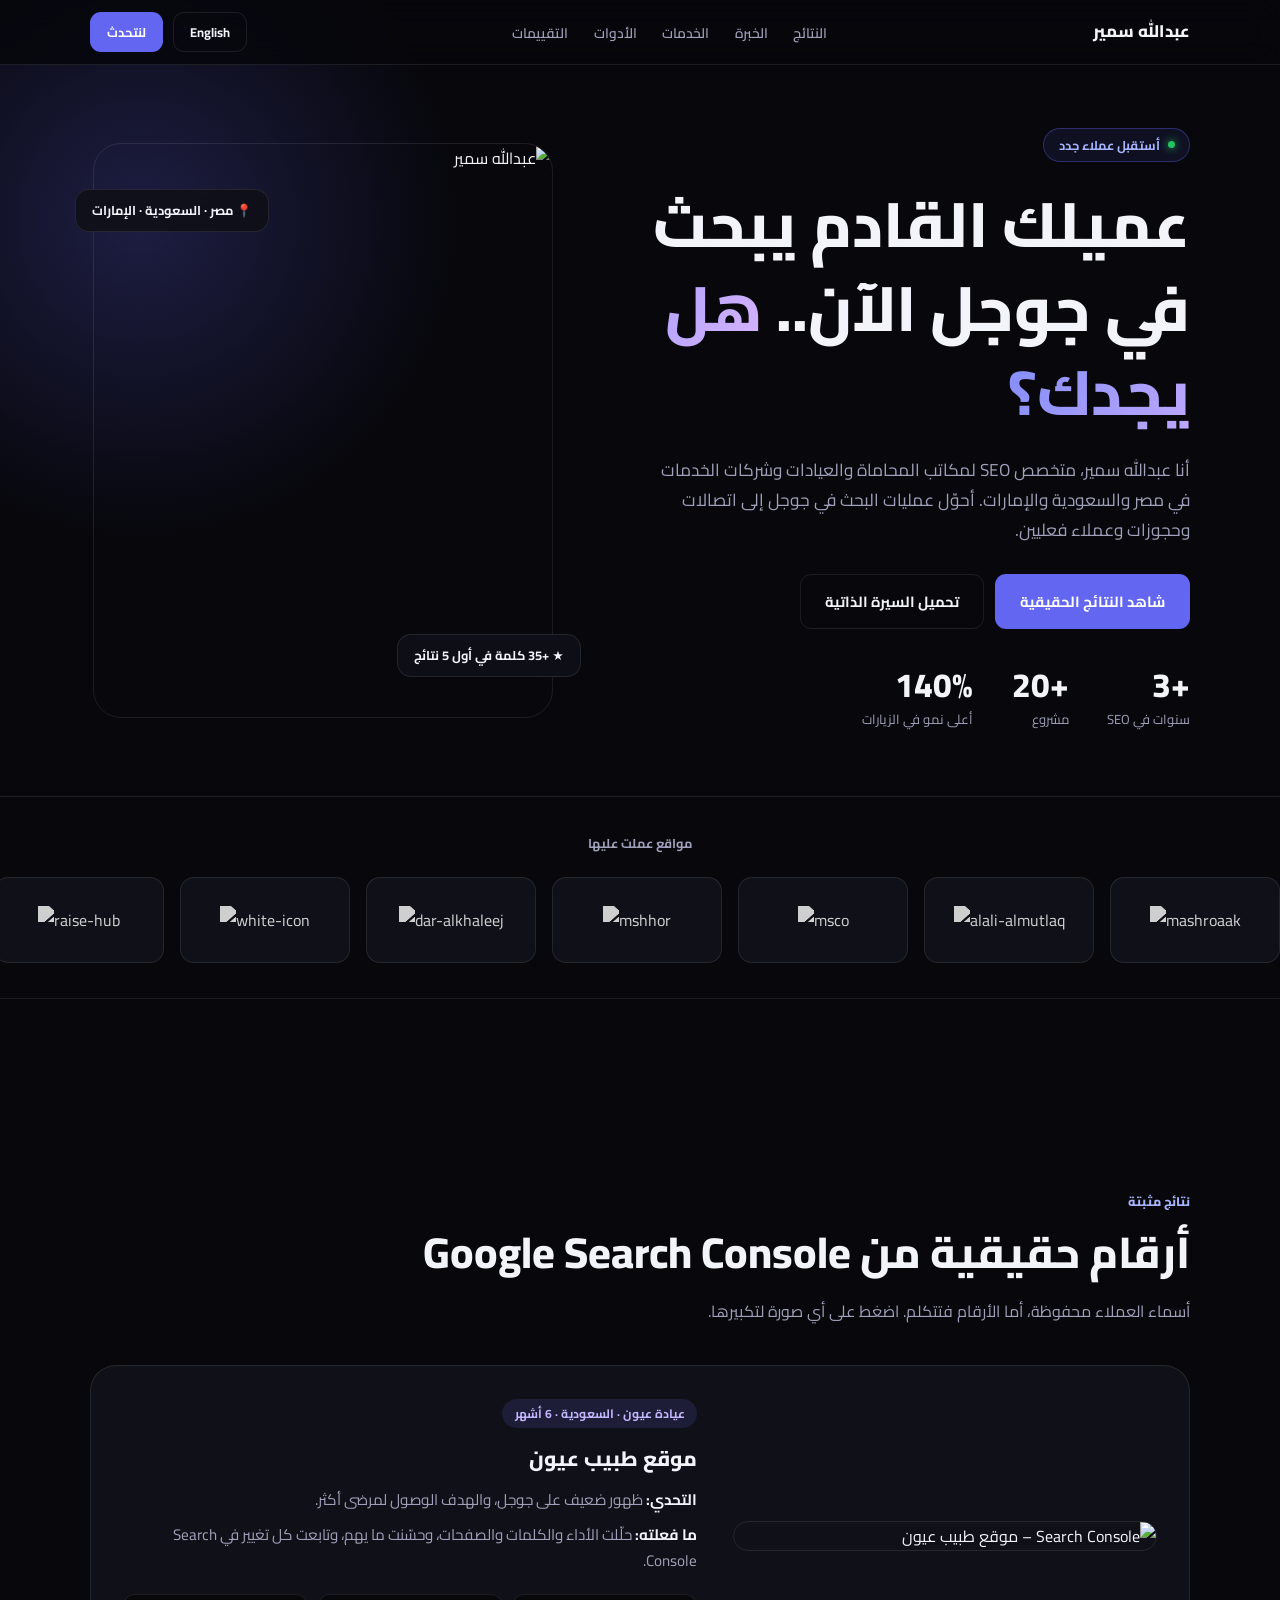
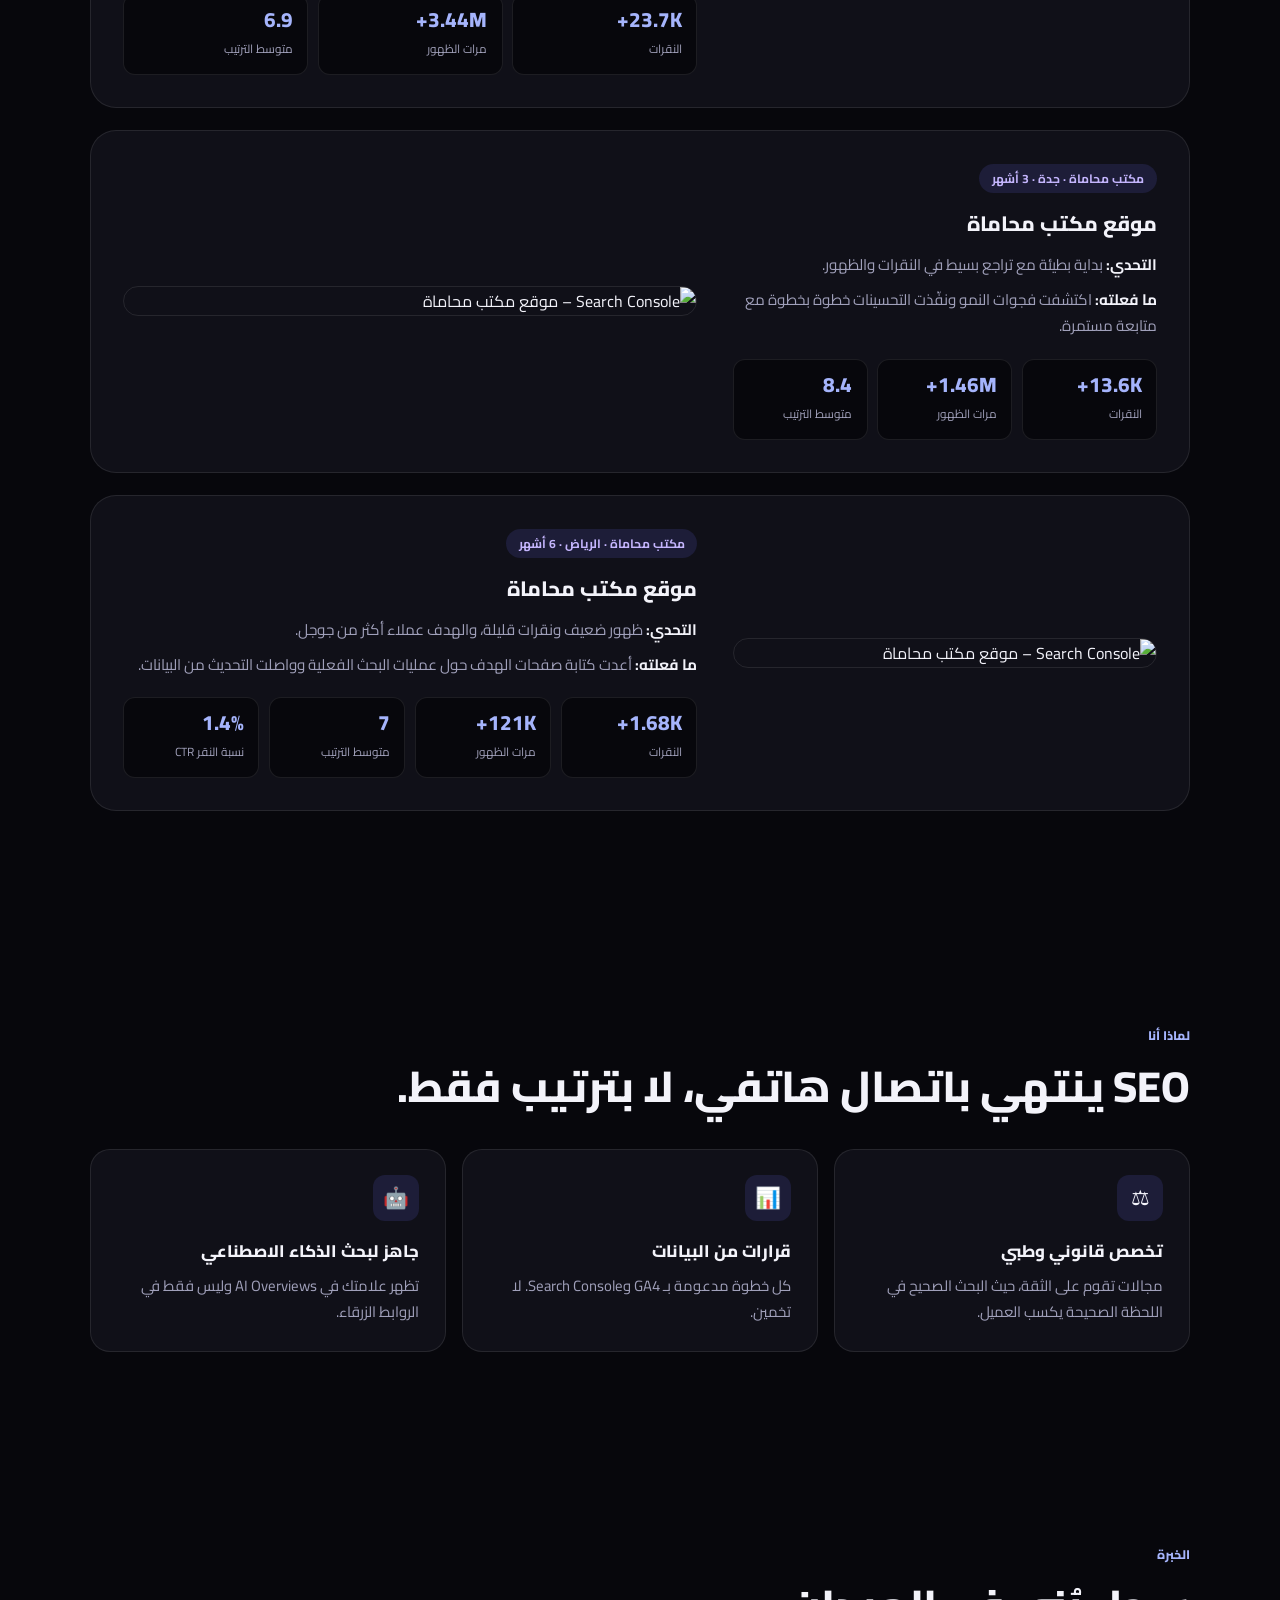
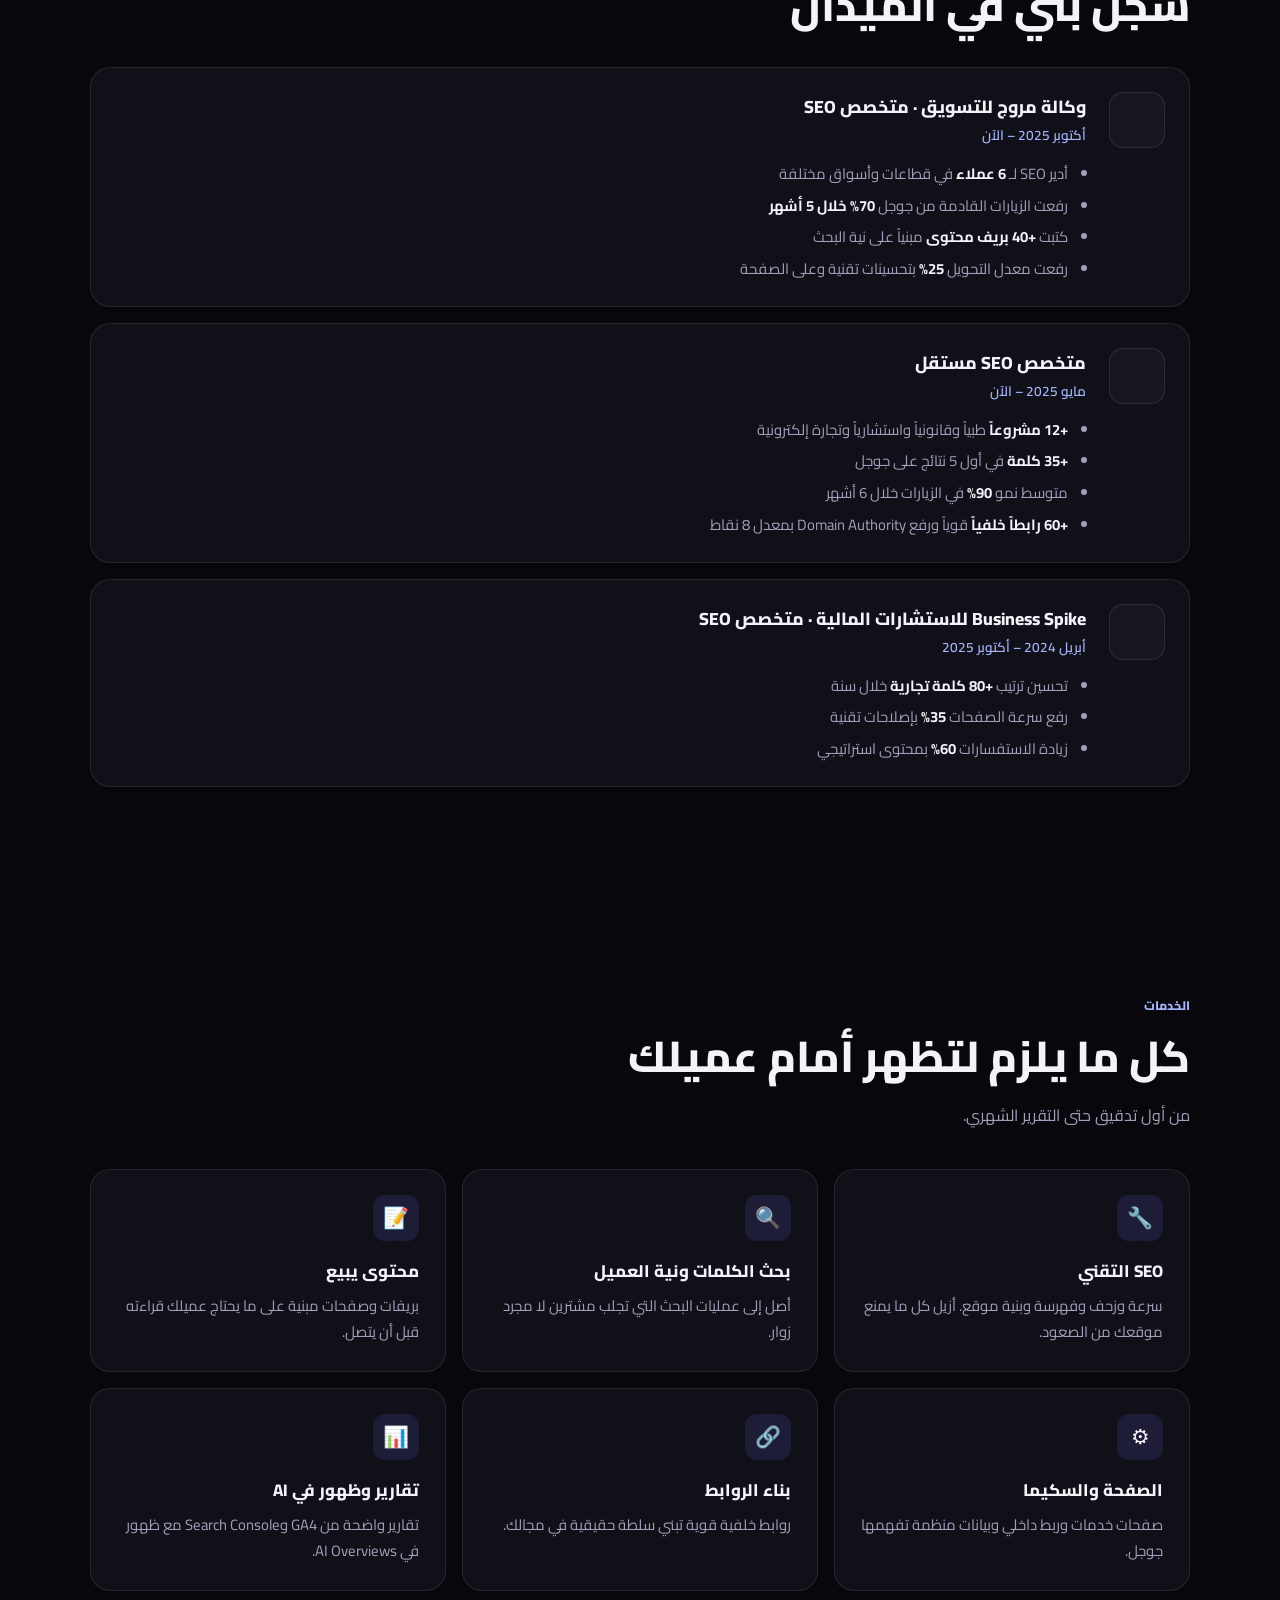
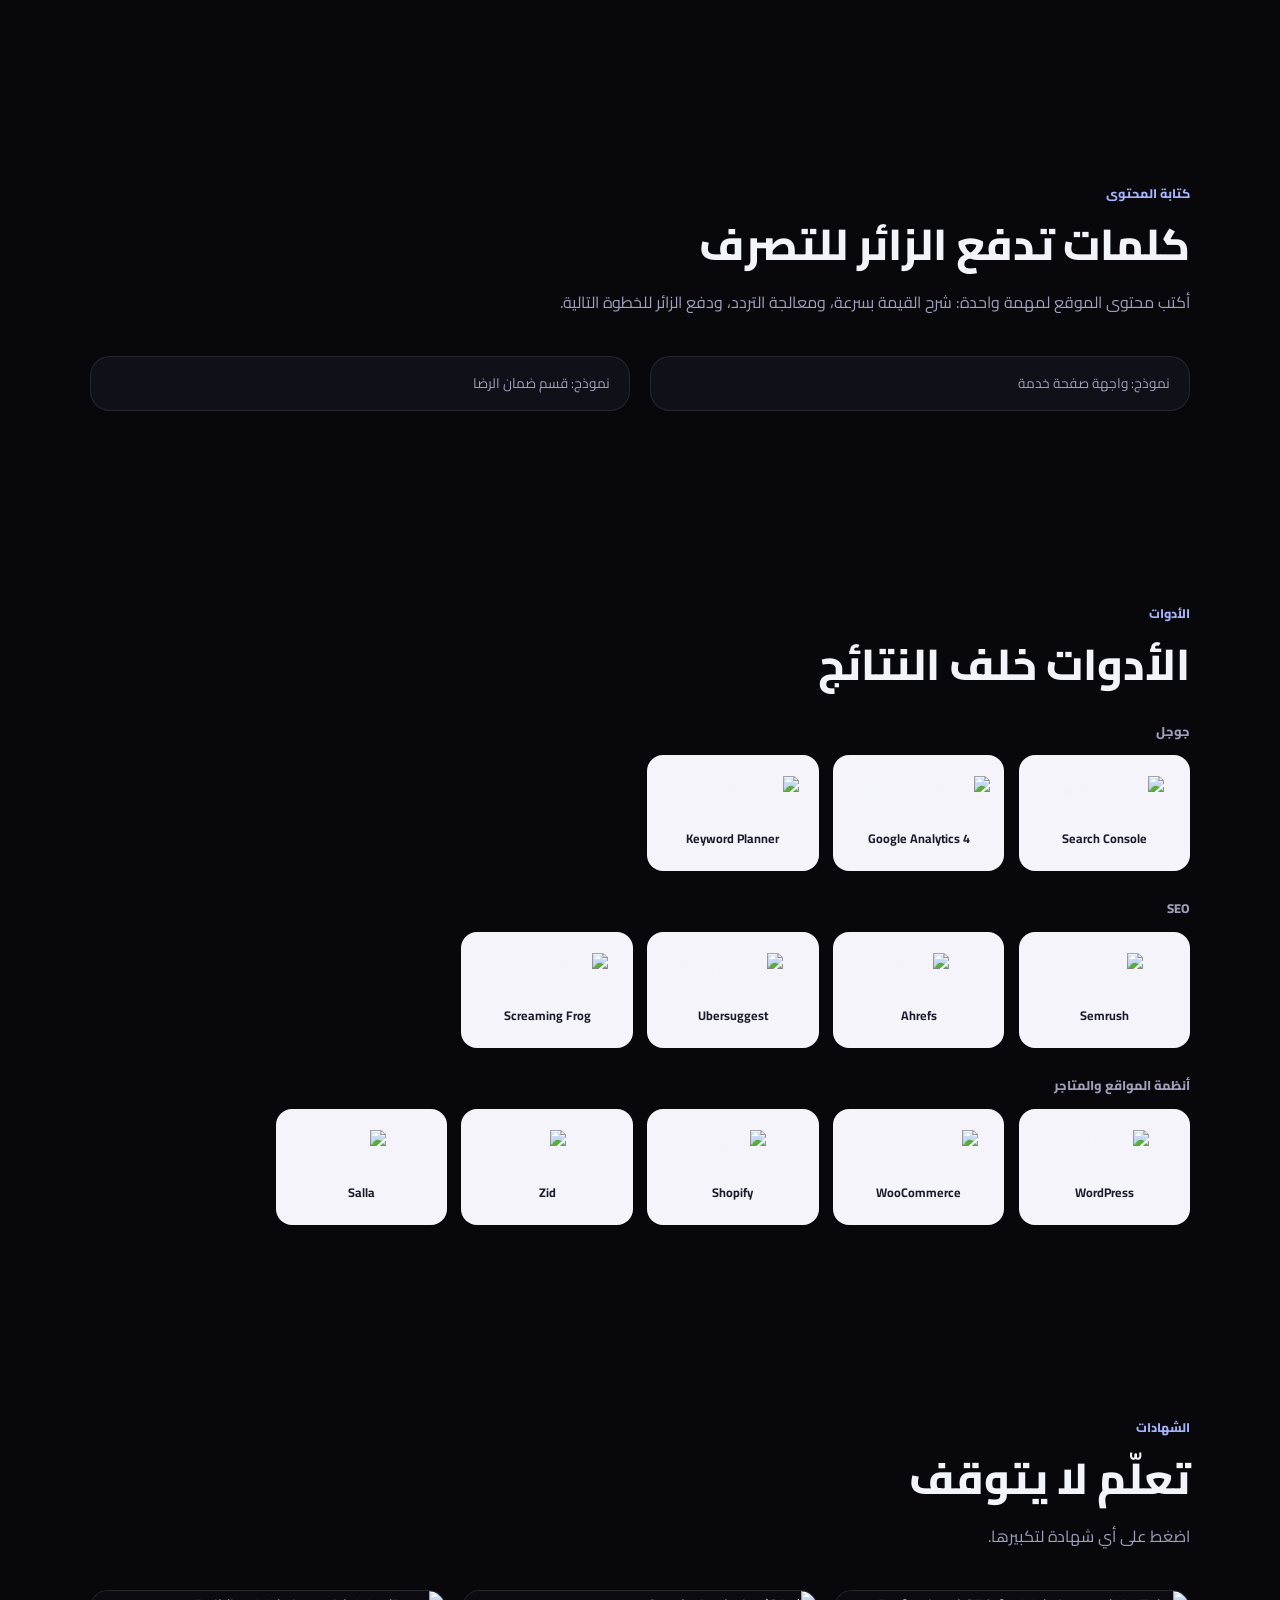
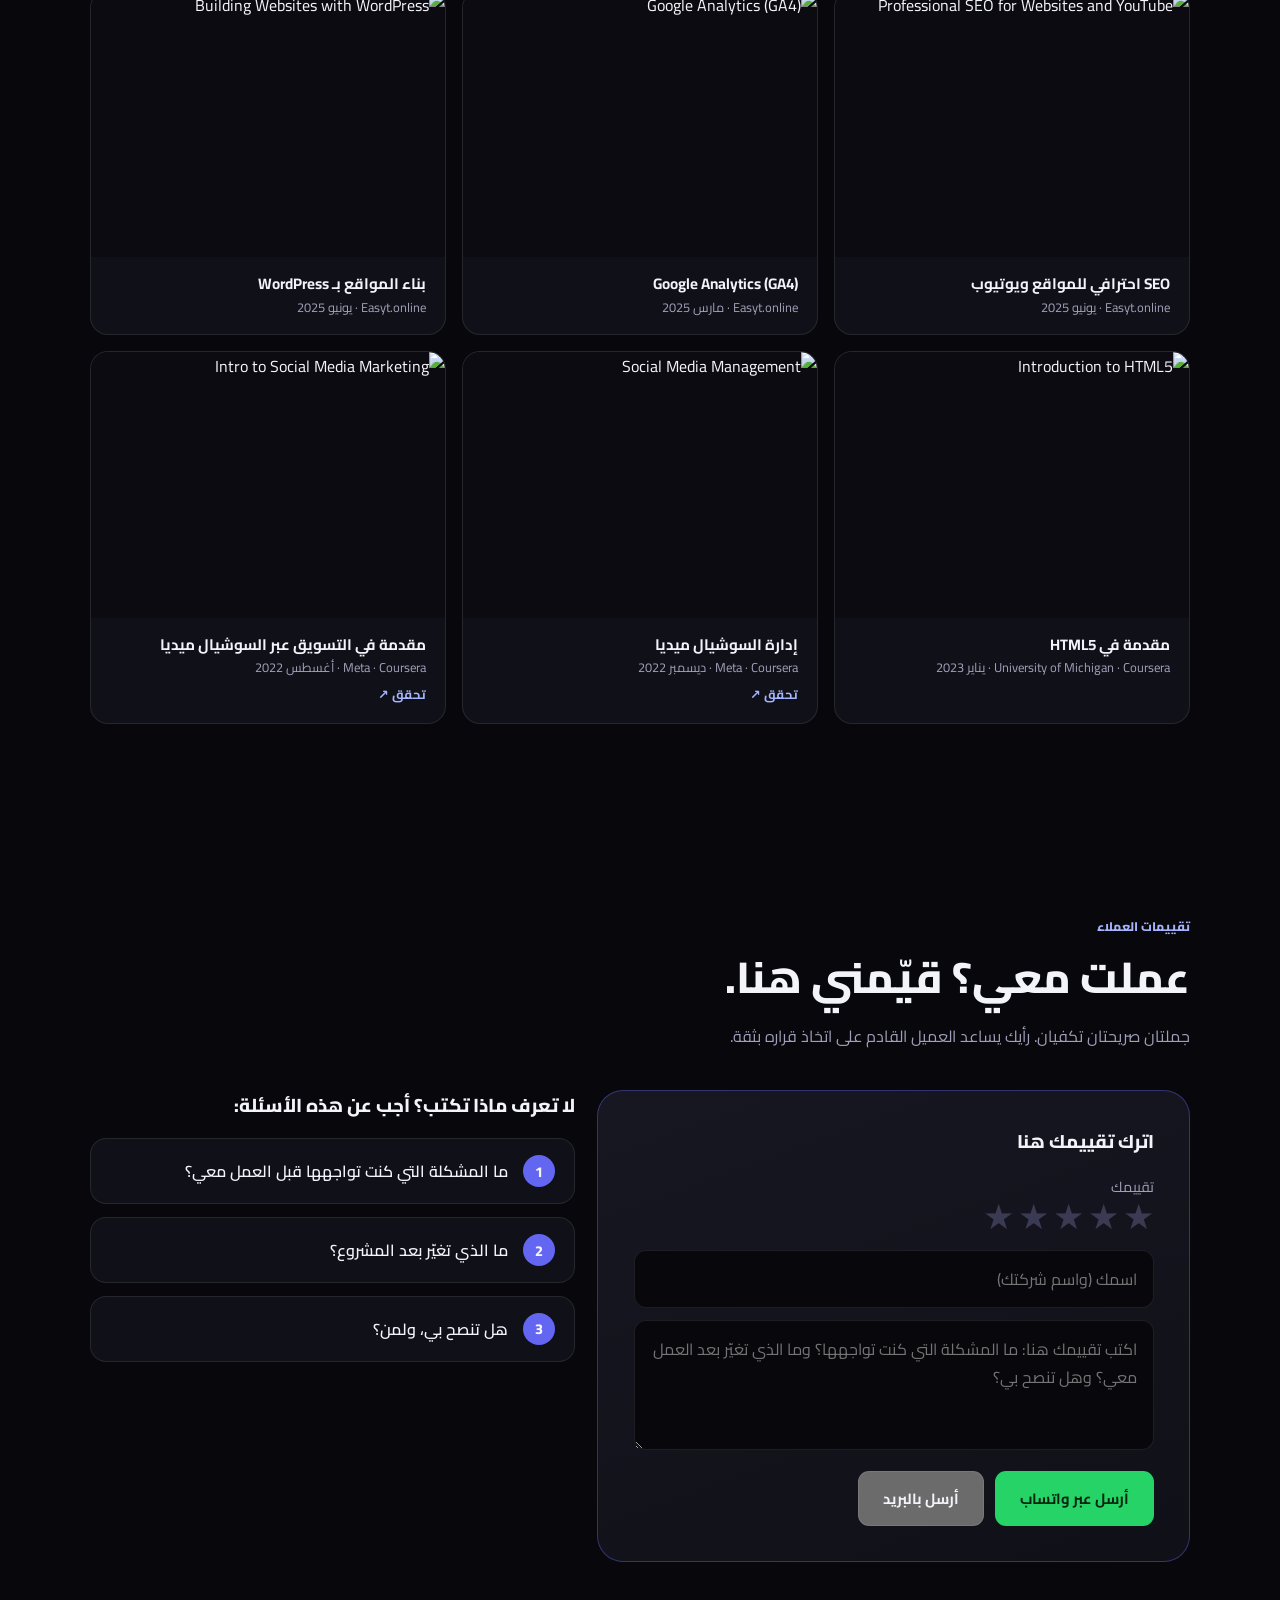
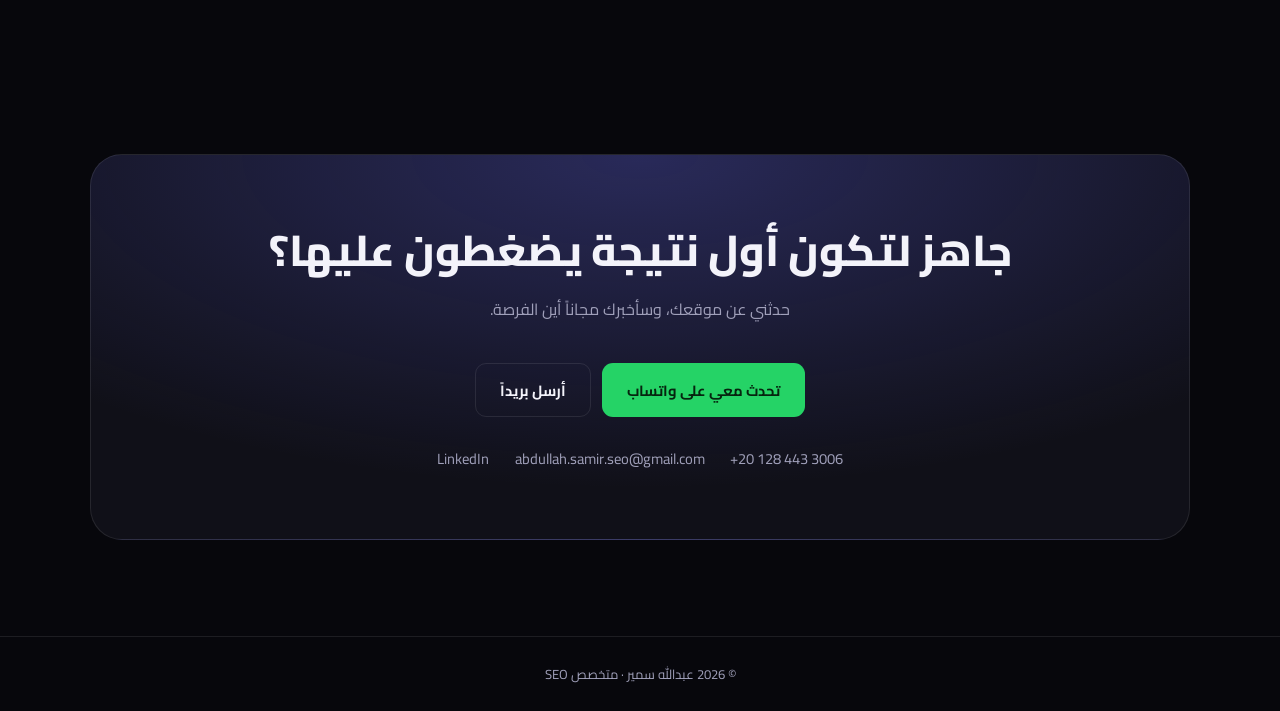
==== commit 54fd037e: "Add files via upload" ====
--- a/ar/index.html
+++ b/ar/index.html
@@ -1,581 +1,28 @@
 <!DOCTYPE html>
-<html lang="ar" dir="rtl">
-<head>
-<meta charset="UTF-8" />
-<meta name="viewport" content="width=device-width, initial-scale=1, viewport-fit=cover" />
-<title>عبدالله سمير | متخصص SEO للمواقع القانونية والطبية وخدمات الأعمال</title>
-<meta name="description" content="عبدالله سمير — متخصص SEO بخبرة أكثر من 3 سنوات في تنمية الزيارات العضوية لمكاتب المحاماة والعيادات وشركات الخدمات في مصر والسعودية والإمارات." />
-<link rel="preconnect" href="https://fonts.googleapis.com" />
-<link rel="preconnect" href="https://fonts.gstatic.com" crossorigin />
-<link href="https://fonts.googleapis.com/css2?family=Cairo:wght@300;400;500;600;700;800&display=swap" rel="stylesheet" />
-<style>
-/* ── TOKENS ── */
-:root{
-  --bg:#08080e;--surface:#111119;--surface2:#18181f;
-  --border:rgba(255,255,255,0.065);--text:#eaeaf2;--muted:#6e6e88;
-  --accent:#5b6af0;--accent-light:#818cf8;--accent-glow:rgba(91,106,240,0.14);
-  --r:12px;
-  color-scheme:dark;
-  box-sizing:border-box;
-  padding-top:env(safe-area-inset-top,0px);
-  padding-bottom:env(safe-area-inset-bottom,0px);
-}
-*,*::before,*::after{box-sizing:inherit;margin:0;padding:0}
-html{scroll-behavior:smooth;scroll-padding-top:68px}
-body{background:var(--bg);color:var(--text);font-family:'Cairo',sans-serif;font-size:16px;line-height:1.7;overflow-x:hidden;direction:rtl}
-img{display:block;max-width:100%}
-a{color:inherit;text-decoration:none}
-
-/* ── NAV ── */
-nav{position:fixed;inset:0 0 auto;z-index:200;height:64px;display:flex;align-items:center;justify-content:space-between;padding:0 clamp(1.25rem,5vw,3rem);background:rgba(8,8,14,.9);backdrop-filter:blur(18px);border-bottom:1px solid var(--border)}
-.nav-logo{font-family:'Cairo',sans-serif;font-weight:800;font-size:1rem}
-.nav-links{display:flex;gap:1.75rem;list-style:none}
-.nav-links a{font-size:.83rem;font-weight:600;color:var(--muted);transition:color .18s}
-.nav-links a:hover{color:var(--text)}
-.nav-r{display:flex;align-items:center;gap:.7rem}
-.lang-btn{font-size:.78rem;font-weight:600;color:var(--muted);border:1px solid var(--border);border-radius:6px;padding:.28rem .7rem;transition:color .18s,border-color .18s}
-.lang-btn:hover{color:var(--text);border-color:rgba(91,106,240,.5)}
-.cta-btn{background:var(--accent);color:#fff;font-size:.83rem;font-weight:700;padding:.42rem 1.1rem;border-radius:7px;transition:background .18s;white-space:nowrap}
-.cta-btn:hover{background:var(--accent-light)}
-.ham{display:none;flex-direction:column;gap:5px;cursor:pointer;background:none;border:none;padding:4px}
-.ham span{display:block;width:22px;height:2px;background:var(--text);border-radius:2px}
-.mob{display:none;position:fixed;top:64px;inset-inline:0;background:rgba(8,8,14,.97);backdrop-filter:blur(18px);border-bottom:1px solid var(--border);padding:1.5rem clamp(1.25rem,5vw,3rem);z-index:199}
-.mob.open{display:block}
-.mob ul{list-style:none;display:flex;flex-direction:column;gap:1.1rem}
-.mob a{font-size:.98rem;font-weight:600;color:var(--text)}
-
-/* ── HERO ── */
-.hero-wrap{min-height:100vh;display:flex;align-items:center;padding:100px clamp(1.25rem,5vw,3rem) 5rem;max-width:1120px;margin:0 auto}
-.hero-grid{display:grid;grid-template-columns:1fr 280px;gap:4rem;align-items:center;width:100%}
-.hero-pill{display:inline-flex;align-items:center;gap:.5rem;font-size:.77rem;font-weight:700;color:var(--accent-light);border:1px solid rgba(91,106,240,.28);border-radius:100px;padding:.3rem .9rem;margin-bottom:1.75rem}
-.hero-pill::before{content:'';width:7px;height:7px;border-radius:50%;background:#22c55e;box-shadow:0 0 8px #22c55e80;flex-shrink:0}
-h1{font-family:'Cairo',sans-serif;font-size:clamp(2.1rem,5.5vw,3.8rem);font-weight:800;line-height:1.25;margin-bottom:1.25rem}
-h1 em{font-style:normal;color:var(--accent-light)}
-.hero-p{color:var(--muted);font-size:1rem;line-height:1.85;margin-bottom:2rem;max-width:500px}
-.hero-actions{display:flex;gap:.85rem;flex-wrap:wrap;margin-bottom:3rem}
-.btn-p{background:var(--accent);color:#fff;font-size:.9rem;font-weight:700;padding:.72rem 1.6rem;border-radius:8px;transition:background .18s,transform .14s;cursor:pointer}
-.btn-p:hover{background:var(--accent-light);transform:translateY(-1px)}
-.btn-g{background:transparent;color:var(--text);border:1px solid var(--border);font-size:.9rem;font-weight:600;padding:.72rem 1.6rem;border-radius:8px;transition:border-color .18s,transform .14s}
-.btn-g:hover{border-color:var(--muted);transform:translateY(-1px)}
-.hero-stats{display:flex;gap:2.5rem;flex-wrap:wrap}
-.stat-num{font-family:'Cairo',sans-serif;font-size:2.1rem;font-weight:800;color:var(--text);line-height:1}
-.stat-lbl{font-size:.73rem;color:var(--muted);margin-top:.3rem}
-.photo-frame{width:260px;height:340px;border-radius:20px;overflow:hidden;border:1px solid var(--border);background:var(--surface);flex-shrink:0}
-.photo-frame img{width:100%;height:100%;object-fit:cover;object-position:center top}
-
-/* ── MARQUEE ── */
-.marquee-wrap{border-top:1px solid var(--border);border-bottom:1px solid var(--border);padding:2.25rem 0;overflow:hidden}
-.marquee-lbl{text-align:center;font-size:.73rem;font-weight:600;color:var(--muted);letter-spacing:.05em;margin-bottom:1.5rem}
-.marquee-track{display:flex;gap:3rem;width:max-content;animation:mq 32s linear infinite;align-items:center}
-.marquee-track img{height:28px;width:auto;opacity:.35;filter:grayscale(1) brightness(1.5);transition:opacity .25s,filter .25s;flex-shrink:0}
-.marquee-track img:hover{opacity:.75;filter:none}
-@keyframes mq{from{transform:translateX(0)}to{transform:translateX(50%)}}
-
-/* ── SECTION ── */
-.sec{padding:5.5rem clamp(1.25rem,5vw,3rem);max-width:1120px;margin:0 auto}
-.sep{border:none;border-top:1px solid var(--border);margin:0 clamp(1.25rem,5vw,3rem)}
-.ey{font-size:.7rem;font-weight:700;letter-spacing:.08em;color:var(--accent-light);text-transform:uppercase;margin-bottom:.85rem}
-h2{font-family:'Cairo',sans-serif;font-size:clamp(1.7rem,3.5vw,2.55rem);font-weight:800;line-height:1.3;margin-bottom:.85rem}
-.sub{color:var(--muted);max-width:560px;margin-bottom:3rem;font-size:.91rem;line-height:1.8}
-
-/* ── ABOUT ── */
-.about-grid{display:grid;grid-template-columns:1fr 1fr;gap:3.5rem;align-items:start}
-.about-body p{color:var(--muted);font-size:.93rem;line-height:1.85;margin-bottom:1rem}
-.about-pills{display:flex;flex-direction:column;gap:.85rem}
-.ap{background:var(--surface);border:1px solid var(--border);border-radius:var(--r);padding:1.25rem 1.4rem}
-.ap h3{font-family:'Cairo',sans-serif;font-size:.92rem;font-weight:700;margin-bottom:.3rem}
-.ap p{font-size:.82rem;color:var(--muted);line-height:1.7}
-
-/* ── RESULTS ── */
-.cases{display:grid;grid-template-columns:repeat(auto-fit,minmax(310px,1fr));gap:1.5rem}
-.cc{background:var(--surface);border:1px solid var(--border);border-radius:var(--r);padding:1.75rem;transition:border-color .22s}
-.cc:hover{border-color:rgba(91,106,240,.5)}
-.cc-tag{display:inline-block;font-size:.7rem;font-weight:700;color:var(--accent-light);background:var(--accent-glow);border-radius:5px;padding:.18rem .6rem;margin-bottom:1rem}
-.cc h3{font-family:'Cairo',sans-serif;font-size:1rem;font-weight:800;margin-bottom:.25rem}
-.cc-meta{font-size:.75rem;color:var(--muted);margin-bottom:.85rem}
-.cc-desc{font-size:.85rem;color:var(--muted);line-height:1.75;margin-bottom:1.25rem}
-.nums{display:flex;gap:1.75rem;flex-wrap:wrap;margin-bottom:1.4rem}
-.num strong{font-family:'Cairo',sans-serif;font-size:1.6rem;font-weight:800;color:var(--accent-light);display:block;line-height:1}
-.num span{font-size:.68rem;color:var(--muted);margin-top:.2rem;display:block}
-.gsc-img{width:100%;height:170px;object-fit:cover;object-position:top;border-radius:8px;border:1px solid var(--border)}
-
-/* ── EXPERIENCE ── */
-.tl{display:flex;flex-direction:column}
-.tli{display:grid;grid-template-columns:160px 1fr;gap:2.25rem;padding:2.25rem 0;border-bottom:1px solid var(--border)}
-.tli:first-child{padding-top:0}
-.tli:last-child{border-bottom:none}
-.tl-side{display:flex;flex-direction:column;gap:.7rem}
-.tl-logo{width:44px;height:44px;border-radius:9px;background:var(--surface2);border:1px solid var(--border);display:flex;align-items:center;justify-content:center;overflow:hidden}
-.tl-logo img{width:32px;height:32px;object-fit:contain}
-.tl-date{font-size:.72rem;color:var(--muted);line-height:1.7}
-.tl-body h3{font-family:'Cairo',sans-serif;font-size:1rem;font-weight:800;margin-bottom:.2rem}
-.tl-role{font-size:.8rem;color:var(--accent-light);margin-bottom:.8rem;font-weight:600}
-.tl-body ul{padding-right:1.1rem;padding-left:0;display:flex;flex-direction:column;gap:.48rem}
-.tl-body li{font-size:.86rem;color:var(--muted);line-height:1.7}
-.tl-body li strong{color:var(--text);font-weight:700}
-
-/* ── SERVICES ── */
-.svc-grid{display:grid;grid-template-columns:repeat(auto-fit,minmax(250px,1fr));gap:1.15rem}
-.sc{background:var(--surface);border:1px solid var(--border);border-radius:var(--r);padding:1.5rem;transition:border-color .22s}
-.sc:hover{border-color:rgba(91,106,240,.45)}
-.sc-icon{font-size:1.3rem;margin-bottom:.9rem;display:block}
-.sc h3{font-family:'Cairo',sans-serif;font-size:.93rem;font-weight:800;margin-bottom:.4rem}
-.sc p{font-size:.83rem;color:var(--muted);line-height:1.75}
-
-/* ── COPYWRITING ── */
-.copy-grid{display:grid;grid-template-columns:1fr 1fr;gap:1.4rem}
-.copy-grid img{width:100%;height:220px;object-fit:cover;object-position:top;border-radius:var(--r);border:1px solid var(--border)}
-
-/* ── TOOLS ── */
-.tg{margin-bottom:1.9rem}
-.tg-lbl{font-size:.68rem;font-weight:700;color:var(--muted);text-transform:uppercase;letter-spacing:.06em;margin-bottom:.8rem}
-.chips{display:flex;flex-wrap:wrap;gap:.6rem}
-.chip{display:flex;align-items:center;gap:.45rem;background:var(--surface);border:1px solid var(--border);border-radius:7px;padding:.42rem .82rem;font-size:.8rem;font-weight:600;color:var(--text);transition:border-color .18s}
-.chip:hover{border-color:rgba(91,106,240,.45)}
-.chip img{width:17px;height:17px;object-fit:contain}
-
-/* ── CERTS ── */
-.certs{display:grid;grid-template-columns:repeat(auto-fit,minmax(250px,1fr));gap:1.15rem}
-.cert{background:var(--surface);border:1px solid var(--border);border-radius:var(--r);overflow:hidden;cursor:pointer;transition:border-color .22s}
-.cert:hover{border-color:rgba(91,106,240,.45)}
-.cert img{width:100%;height:140px;object-fit:cover;object-position:top}
-.cert-info{padding:.85rem 1rem}
-.cert-info h3{font-size:.84rem;font-weight:700;margin-bottom:.18rem}
-.cert-info p{font-size:.72rem;color:var(--muted)}
-
-/* ── TESTIMONIALS ── */
-.testi-grid{display:grid;grid-template-columns:repeat(auto-fit,minmax(290px,1fr));gap:1.15rem}
-.testi-cta{background:linear-gradient(135deg,var(--surface) 0%,rgba(91,106,240,.08) 100%);border:1px solid rgba(91,106,240,.22);border-radius:var(--r);padding:2rem;text-align:center;display:flex;flex-direction:column;align-items:center;gap:.85rem}
-.testi-cta .big-icon{font-size:2rem}
-.testi-cta h3{font-family:'Cairo',sans-serif;font-size:1rem;font-weight:800;color:var(--text)}
-.testi-cta p{font-size:.85rem;color:var(--muted);line-height:1.75;max-width:260px}
-.testi-wa{display:inline-flex;align-items:center;gap:.5rem;background:#25d366;color:#fff;font-size:.82rem;font-weight:700;padding:.5rem 1.1rem;border-radius:7px;margin-top:.25rem;transition:background .18s}
-.testi-wa:hover{background:#1ab554}
-.testi-card{background:var(--surface);border:1px solid var(--border);border-radius:var(--r);padding:1.6rem;display:flex;flex-direction:column;gap:1rem}
-.testi-q{font-size:.88rem;color:var(--text);line-height:1.8;flex:1;position:relative;padding-top:.5rem}
-.testi-q::before{content:'\201D';position:absolute;top:-.6rem;right:-.2rem;font-size:3rem;color:var(--accent-light);opacity:.4;line-height:1;font-family:'Cairo',sans-serif}
-.testi-author{display:flex;align-items:center;gap:.7rem;padding-top:.5rem;border-top:1px solid var(--border)}
-.t-av{width:38px;height:38px;border-radius:50%;background:var(--surface2);border:1px solid var(--border);display:flex;align-items:center;justify-content:center;font-size:.85rem;flex-shrink:0;overflow:hidden}
-.t-name{font-size:.85rem;font-weight:700}
-.t-title{font-size:.72rem;color:var(--muted)}
-
-/* ── CONTACT ── */
-.contact-band{background:var(--surface);border-top:1px solid var(--border);border-bottom:1px solid var(--border)}
-.contact-in{max-width:1120px;margin:0 auto;padding:5.5rem clamp(1.25rem,5vw,3rem);display:grid;grid-template-columns:1fr 1fr;gap:4rem;align-items:start}
-.c-links{display:flex;flex-direction:column;gap:.85rem;margin-bottom:1.75rem}
-.c-link{display:flex;align-items:center;gap:.7rem;color:var(--text);font-size:.88rem;transition:color .18s}
-.c-link:hover{color:var(--accent-light)}
-.c-icon{width:35px;height:35px;border-radius:7px;background:var(--bg);border:1px solid var(--border);display:flex;align-items:center;justify-content:center;font-size:.85rem;flex-shrink:0}
-.wa-cta{display:inline-flex;align-items:center;gap:.6rem;background:#25d366;color:#fff;font-size:.9rem;font-weight:700;padding:.7rem 1.5rem;border-radius:8px;transition:background .18s}
-.wa-cta:hover{background:#1ab554}
-.c-imgs{display:flex;flex-direction:column;gap:1rem}
-.c-imgs img{width:100%;height:200px;object-fit:cover;object-position:top;border-radius:var(--r);border:1px solid var(--border)}
-
-/* ── FOOTER ── */
-footer{text-align:center;padding:1.6rem clamp(1.25rem,5vw,3rem);font-size:.76rem;color:var(--muted);border-top:1px solid var(--border)}
-footer a{color:var(--muted);transition:color .18s}
-footer a:hover{color:var(--text)}
-
-/* ── LIGHTBOX ── */
-.lb{display:none;position:fixed;inset:0;z-index:999;background:rgba(0,0,0,.88);backdrop-filter:blur(8px);align-items:center;justify-content:center;padding:1.5rem}
-.lb.open{display:flex}
-.lb img{max-width:90vw;max-height:85vh;border-radius:12px;border:1px solid var(--border)}
-.lb-x{position:fixed;top:1.25rem;left:1.25rem;width:38px;height:38px;border-radius:50%;background:var(--surface);border:1px solid var(--border);cursor:pointer;font-size:1rem;color:var(--text);display:flex;align-items:center;justify-content:center;z-index:1000}
-
-/* ── RESPONSIVE ── */
-@media(max-width:820px){
-  .nav-links{display:none}.ham{display:flex}
-  .hero-grid{grid-template-columns:1fr;text-align:center}
-  .hero-p{margin-left:auto;margin-right:auto}
-  .hero-stats{justify-content:center}
-  .hero-actions{justify-content:center}
-  .photo-frame{width:160px;height:210px;margin:0 auto}
-  .about-grid{grid-template-columns:1fr}
-  .tli{grid-template-columns:1fr;gap:.85rem}
-  .copy-grid{grid-template-columns:1fr}
-  .contact-in{grid-template-columns:1fr;gap:2rem}
-}
-</style>
-</head>
-<body>
-
-<!-- NAV -->
-<nav>
-  <a href="#top" class="nav-logo">عبدالله سمير</a>
-  <ul class="nav-links">
-    <li><a href="#about">عني</a></li>
-    <li><a href="#results">النتائج</a></li>
-    <li><a href="#experience">الخبرة</a></li>
-    <li><a href="#services">الخدمات</a></li>
-    <li><a href="#tools">الأدوات</a></li>
-    <li><a href="#certificates">الشهادات</a></li>
-    <li><a href="#testimonials">آراء العملاء</a></li>
-  </ul>
-  <div class="nav-r">
-    <a href="../en/index.html" class="lang-btn">English</a>
-    <a href="#contact" class="cta-btn">تواصل معي</a>
-  </div>
-  <button class="ham" id="ham" aria-label="القائمة"><span></span><span></span><span></span></button>
-</nav>
-<div class="mob" id="mob">
-  <ul>
-    <li><a href="#about">عني</a></li><li><a href="#results">النتائج</a></li>
-    <li><a href="#experience">الخبرة</a></li><li><a href="#services">الخدمات</a></li>
-    <li><a href="#tools">الأدوات</a></li><li><a href="#certificates">الشهادات</a></li>
-    <li><a href="#testimonials">آراء العملاء</a></li>
-    <li><a href="../en/index.html">English 🌐</a></li>
-    <li><a href="#contact">تواصل معي</a></li>
-  </ul>
-</div>
-
-<!-- HERO -->
-<div class="hero-wrap" id="top">
-  <div class="hero-grid">
-    <div>
-      <div class="hero-pill">متاح لمشاريع جديدة</div>
-      <h1>بحث عضوي يجلب<br/><em>عملاء حقيقيين.</em></h1>
-      <p class="hero-p">متخصص SEO لمكاتب المحاماة والعيادات وشركات الخدمات في مصر والسعودية والإمارات. أُنمّي الزيارات العضوية بالـ SEO التقني والمحتوى الاستراتيجي والبيانات — والنتيجة تُقاس بالعملاء، لا بالترتيب وحده.</p>
-      <div class="hero-actions">
-        <a href="#results" class="btn-p">شاهد النتائج</a>
-        <a href="#contact" class="btn-g">تواصل معي</a>
-        <a href="../assets/Abdullah-Samir-CV.pdf" class="btn-g" download>تحميل السيرة الذاتية</a>
-      </div>
-      <div class="hero-stats">
-        <div><div class="stat-num">+3</div><div class="stat-lbl">سنوات خبرة</div></div>
-        <div><div class="stat-num">+20</div><div class="stat-lbl">مشروع منجز</div></div>
-        <div><div class="stat-num">140%</div><div class="stat-lbl">أعلى نمو عضوي</div></div>
-      </div>
-    </div>
-    <div class="photo-frame">
-      <img src="../assets/abdullah-photo.jpg" alt="عبدالله سمير — متخصص SEO" />
-    </div>
-  </div>
-</div>
-
-<!-- MARQUEE -->
-<div class="marquee-wrap">
-  <p class="marquee-lbl">مواقع عملت عليها</p>
-  <div class="marquee-track" id="mq">
-    <img src="../assets/clients/mrooj.png" alt="مروج"><img src="../assets/clients/al-judy.png" alt="الجودي"><img src="../assets/clients/aseel-sulimani.png" alt="أصيل السليماني"><img src="../assets/clients/dr-ahmed-alghaiti.png" alt="د. أحمد الغيثي"><img src="../assets/clients/dr-fatima-yousef.png" alt="د. فاطمة يوسف"><img src="../assets/clients/ertikaa.png" alt="ارتقاء"><img src="../assets/clients/bena2.png" alt="بناء"><img src="../assets/clients/jadwaak.png" alt="جدواك"><img src="../assets/clients/plans.png" alt="بلانز"><img src="../assets/clients/raise-hub.png" alt="Raise Hub"><img src="../assets/clients/dar-alkhaleej.png" alt="دار الخليج"><img src="../assets/clients/mshhor.png" alt="مشهور"><img src="../assets/clients/alali-almutlaq.png" alt="العلي والمطلق"><img src="../assets/clients/mashroaak.png" alt="مشروعك"><img src="../assets/clients/msco.png" alt="MSCO">
-    <img src="../assets/clients/mrooj.png" alt="مروج"><img src="../assets/clients/al-judy.png" alt="الجودي"><img src="../assets/clients/aseel-sulimani.png" alt="أصيل السليماني"><img src="../assets/clients/dr-ahmed-alghaiti.png" alt="د. أحمد الغيثي"><img src="../assets/clients/dr-fatima-yousef.png" alt="د. فاطمة يوسف"><img src="../assets/clients/ertikaa.png" alt="ارتقاء"><img src="../assets/clients/bena2.png" alt="بناء"><img src="../assets/clients/jadwaak.png" alt="جدواك"><img src="../assets/clients/plans.png" alt="بلانز"><img src="../assets/clients/raise-hub.png" alt="Raise Hub"><img src="../assets/clients/dar-alkhaleej.png" alt="دار الخليج"><img src="../assets/clients/mshhor.png" alt="مشهور"><img src="../assets/clients/alali-almutlaq.png" alt="العلي والمطلق"><img src="../assets/clients/mashroaak.png" alt="مشروعك"><img src="../assets/clients/msco.png" alt="MSCO">
-  </div>
-</div>
-
-<!-- ABOUT -->
-<section class="sec" id="about">
-  <div class="ey">عني</div>
-  <h2>أحوّل البحث العضوي<br/>إلى مصدر عملاء دائم.</h2>
-  <div class="about-grid">
-    <div class="about-body">
-      <p>أساعد مكاتب المحاماة والعيادات وشركات الخدمات في مصر والسعودية والإمارات على النمو من خلال البحث العضوي. تخصصي في المواقع التي تكون فيها الثقة ونية البحث هي الفاصل بين اكتساب العميل وخسارته — القانونية والطبية والخدمية.</p>
-      <p>كل مشروع يبدأ بتشخيص دقيق: ما الذي يعيق الموقع تقنياً، وأي الكلمات المفتاحية تستحق المنافسة، وما المحتوى الذي سيحوّل الزائر لعميل فعلي. ثم أبني خطة وأنفذها — والنتائج تُقاس بالعملاء لا بالترتيب.</p>
-      <p>أتابع كل شيء في GA4 وSearch Console، وأُقدّم تقارير توضح ما تغيّر وسببه — بلا تخمين ولا تضخيم.</p>
-    </div>
-    <div class="about-pills">
-      <div class="ap"><h3>المواقع القانونية والطبية</h3><p>قطاعات حساسة حيث يعني الـ SEO المحترف عملاء شهر بعد شهر.</p></div>
-      <div class="ap"><h3>قرارات مبنية على البيانات</h3><p>كل خطوة مدعومة بـ Search Console وGA4 — لا حدس ولا افتراضات.</p></div>
-      <div class="ap"><h3>الظهور في AI Overviews</h3><p>تحسين الحضور بناءً على كيفية بحث العملاء اليوم، بما يشمل نتائج الذكاء الاصطناعي.</p></div>
-    </div>
-  </div>
-</section>
-
-<hr class="sep">
-
-<!-- RESULTS -->
-<section class="sec" id="results">
-  <div class="ey">نتائج حقيقية</div>
-  <h2>أرقام من Google<br/>Search Console.</h2>
-  <p class="sub">بيانات حقيقية من مواقع فعلية. الأسماء محفوظة — والسكرين شوت يتكلم عن نفسه.</p>
-  <div class="cases">
-
-    <div class="cc">
-      <span class="cc-tag">🇸🇦 السعودية · عيادة عيون · 6 أشهر</span>
-      <h3>موقع طبيب عيون</h3>
-      <p class="cc-meta">الهدف: الوصول لمرضى أكثر عبر البحث العضوي</p>
-      <p class="cc-desc">تدقيق شامل للأداء وتعيين الكلمات المفتاحية وتحسين مستمر على الصفحة مع متابعة أسبوعية في Search Console. النقرات والظهور ارتفعا باطّراد شهراً بعد شهر.</p>
-      <div class="nums">
-        <div class="num"><strong>+23.7K</strong><span>إجمالي النقرات</span></div>
-        <div class="num"><strong>+3.44M</strong><span>مرات الظهور</span></div>
-        <div class="num"><strong>6.9</strong><span>متوسط الترتيب</span></div>
-      </div>
-      <img src="../assets/gsc-ophthalmology.jpg" alt="Search Console — موقع طبيب عيون" class="gsc-img" />
-    </div>
-
-    <div class="cc">
-      <span class="cc-tag">🇸🇦 جدة · مكتب محاماة · 3 أشهر</span>
-      <h3>مكتب محاماة — جدة</h3>
-      <p class="cc-meta">الهدف: عكس الانخفاض والنمو من قاعدة ضعيفة</p>
-      <p class="cc-desc">تحليل فجوات الكلمات المفتاحية، وإصلاحات على مستوى الصفحة، وتحسين تدريجي للمحتوى مع متابعة أسبوعية. الأداء استقر عند المستوى الجديد الأعلى بعد الدفعة الأولى.</p>
-      <div class="nums">
-        <div class="num"><strong>+13.6K</strong><span>إجمالي النقرات</span></div>
-        <div class="num"><strong>+1.46M</strong><span>مرات الظهور</span></div>
-        <div class="num"><strong>8.4</strong><span>متوسط الترتيب</span></div>
-      </div>
-      <img src="../assets/gsc-law-jeddah.jpg" alt="Search Console — مكتب محاماة جدة" class="gsc-img" />
-    </div>
-
-    <div class="cc">
-      <span class="cc-tag">🇸🇦 الرياض · مكتب محاماة · 6 أشهر</span>
-      <h3>مكتب محاماة — الرياض</h3>
-      <p class="cc-meta">الهدف: بناء الظهور من شبه الصفر</p>
-      <p class="cc-desc">محتوى مُصمَّم على نية البحث، وإعادة بناء الربط الداخلي، وإعادة كتابة صفحات الخدمات. صعود مستمر في النقرات والظهور على مدى ستة أشهر.</p>
-      <div class="nums">
-        <div class="num"><strong>+1.68K</strong><span>إجمالي النقرات</span></div>
-        <div class="num"><strong>+121K</strong><span>مرات الظهور</span></div>
-        <div class="num"><strong>1.4%</strong><span>CTR</span></div>
-        <div class="num"><strong>7</strong><span>متوسط الترتيب</span></div>
-      </div>
-      <img src="../assets/gsc-law-riyadh.jpg" alt="Search Console — مكتب محاماة الرياض" class="gsc-img" />
-    </div>
-
-  </div>
-</section>
-
-<hr class="sep">
-
-<!-- EXPERIENCE -->
-<section class="sec" id="experience">
-  <div class="ey">الخبرة المهنية</div>
-  <h2>أين بنيت<br/>هذا السجل.</h2>
-  <p class="sub">وكالة وعمل داخلي وفريلانس — في القانوني والطبي والاستشاري والتجارة الإلكترونية.</p>
-  <div class="tl">
-
-    <div class="tli">
-      <div class="tl-side">
-        <div class="tl-logo"><img src="../assets/logo-mrooj.png" alt="مروج"></div>
-        <div class="tl-date">وكالة مروج للتسويق<br/>أكتوبر 2025 – الآن</div>
-      </div>
-      <div class="tl-body">
-        <h3>متخصص SEO</h3>
-        <p class="tl-role">إدارة SEO لـ 6 حسابات عملاء نشطة في قطاعات مختلفة.</p>
-        <ul>
-          <li>نموّ في الزيارات العضوية بنسبة <strong>70% في 5 أشهر</strong> عبر محفظة العملاء.</li>
-          <li>إنتاج <strong>أكثر من 40 بريف محتوى استراتيجي</strong> مبني على نية الكلمات المفتاحية.</li>
-          <li>تحسينات تقنية وعلى الصفحة رفعت معدل التحويل <strong>25%</strong>.</li>
-          <li>بناء استراتيجيات اكتساب روابط مخصصة لكل تخصص.</li>
-        </ul>
-      </div>
-    </div>
-
-    <div class="tli">
-      <div class="tl-side">
-        <div class="tl-logo"><img src="../assets/logo-freelancer.png" alt="فريلانس"></div>
-        <div class="tl-date">مستقل<br/>مايو 2025 – الآن</div>
-      </div>
-      <div class="tl-body">
-        <h3>متخصص SEO مستقل</h3>
-        <p class="tl-role">مشاريع مستقلة بالتوازي مع العمل في الوكالة — طبي وقانوني واستشاري وتجارة إلكترونية.</p>
-        <ul>
-          <li><strong>أكثر من 12 مشروعاً</strong> منجزاً في أسواق وقطاعات متعددة.</li>
-          <li>متوسط نمو عضوي <strong>90% خلال 6 أشهر</strong> في المشاريع النشطة.</li>
-          <li>ترتيب <strong>أكثر من 35 كلمة مفتاحية تجارية في أعلى 5 نتائج</strong> بالسكيما والربط الداخلي والـ on-page.</li>
-          <li>بناء <strong>أكثر من 60 رابط خلفي عالي الجودة</strong> رفع DA بمعدل 8 نقاط.</li>
-        </ul>
-      </div>
-    </div>
-
-    <div class="tli">
-      <div class="tl-side">
-        <div class="tl-logo"><img src="../assets/logo-business-spike.png" alt="Business Spike"></div>
-        <div class="tl-date">Business Spike للاستشارات المالية<br/>أبريل 2024 – أكتوبر 2025</div>
-      </div>
-      <div class="tl-body">
-        <h3>متخصص SEO</h3>
-        <p class="tl-role">SEO كامل الدورة — من التدقيق حتى التقرير الشهري.</p>
-        <ul>
-          <li>ترتيب <strong>أكثر من 80 كلمة مفتاحية تجارية</strong> خلال العام الأول.</li>
-          <li>إصلاحات تقنية وإعادة هيكلة رفعت سرعة الصفحة <strong>35%</strong>.</li>
-          <li>استراتيجية محتوى أسهمت في <strong>ارتفاع الاستفسارات الواردة 60%</strong>.</li>
-        </ul>
-      </div>
-    </div>
-
-  </div>
-</section>
-
-<hr class="sep">
-
-<!-- SERVICES -->
-<section class="sec" id="services">
-  <div class="ey">الخدمات</div>
-  <h2>كل ما يحتاجه<br/>النمو العضوي.</h2>
-  <p class="sub">SEO شامل من التدقيق الأول حتى التقرير الشهري.</p>
-  <div class="svc-grid">
-    <div class="sc"><span class="sc-icon">🔧</span><h3>SEO التقني</h3><p>السرعة والزحف والفهرسة وبنية الموقع — إزالة كل ما يعيق الترتيب.</p></div>
-    <div class="sc"><span class="sc-icon">🔍</span><h3>بحث الكلمات المفتاحية والنية</h3><p>كلمات مفتاحية تجارية عالية القيمة مُعيَّنة على ما يبحث عنه جمهورك فعلاً.</p></div>
-    <div class="sc"><span class="sc-icon">📝</span><h3>استراتيجية المحتوى</h3><p>خطط محتوى وبريفات استراتيجية مبنية على فجوات النمو ورحلة العميل.</p></div>
-    <div class="sc"><span class="sc-icon">⚙️</span><h3>الصفحة والسكيما</h3><p>صفحات خدمات وربط داخلي وSchema Markup مُبنية للمستخدم ومحركات البحث معاً.</p></div>
-    <div class="sc"><span class="sc-icon">🔗</span><h3>بناء الروابط</h3><p>استراتيجيات خارج الصفحة تكسب روابط خلفية تبني السلطة في تخصصك.</p></div>
-    <div class="sc"><span class="sc-icon">📊</span><h3>التقارير والظهور في AI</h3><p>تقارير شهرية من GA4 وSearch Console وتحسين الظهور في AI Overviews.</p></div>
-  </div>
-</section>
-
-<hr class="sep">
-
-<!-- COPYWRITING -->
-<section class="sec" id="copywriting">
-  <div class="ey">كتابة المحتوى</div>
-  <h2>محتوى يُقنع<br/>لا يصف فقط.</h2>
-  <p class="sub">محتوى موقع مبني للبيع: قيمة واضحة، معالجة للتردد، CTA قوي — لا نص حشو عام.</p>
-  <div class="copy-grid">
-    <img src="../assets/copy-hero.jpg" alt="نموذج كتابة Hero Section" />
-    <img src="../assets/copy-guarantee.jpg" alt="نموذج كتابة قسم الضمان" />
-  </div>
-</section>
-
-<hr class="sep">
-
-<!-- TOOLS -->
-<section class="sec" id="tools">
-  <div class="ey">الأدوات والمنصات</div>
-  <h2>الأدوات الكاملة.</h2>
-  <p class="sub">كل أداة أستخدمها بانتظام — بحث وتدقيق وتتبع وتنفيذ.</p>
-  <div class="tg">
-    <p class="tg-lbl">أدوات جوجل</p>
-    <div class="chips">
-      <div class="chip"><img src="../assets/logo-search-console.png" alt="">Search Console</div>
-      <div class="chip"><img src="../assets/logo-ga4.png" alt="">Google Analytics 4</div>
-      <div class="chip"><img src="../assets/logo-keyword-planner.png" alt="">Keyword Planner</div>
-    </div>
-  </div>
-  <div class="tg">
-    <p class="tg-lbl">أدوات SEO</p>
-    <div class="chips">
-      <div class="chip"><img src="../assets/logo-semrush.png" alt="">Semrush</div>
-      <div class="chip"><img src="../assets/logo-ahrefs.png" alt="">Ahrefs</div>
-      <div class="chip"><img src="../assets/logo-ubersuggest.png" alt="">Ubersuggest</div>
-      <div class="chip"><img src="../assets/logo-screaming-frog.png" alt="">Screaming Frog</div>
-    </div>
-  </div>
-  <div class="tg">
-    <p class="tg-lbl">أنظمة إدارة المحتوى والتجارة</p>
-    <div class="chips">
-      <div class="chip"><img src="../assets/logo-wordpress.png" alt="">WordPress</div>
-      <div class="chip"><img src="../assets/logo-woocommerce.png" alt="">WooCommerce</div>
-      <div class="chip"><img src="../assets/logo-shopify.png" alt="">Shopify</div>
-      <div class="chip"><img src="../assets/logo-zid.png" alt="">زد</div>
-      <div class="chip"><img src="../assets/logo-salla.png" alt="">سلة</div>
-    </div>
-  </div>
-</section>
-
-<hr class="sep">
-
-<!-- CERTIFICATES -->
-<section class="sec" id="certificates">
-  <div class="ey">الشهادات</div>
-  <h2>تعلم لا يتوقف.</h2>
-  <p class="sub">SEO وتحليلات ووردبريس وتسويق رقمي. اضغط على أي شهادة لتكبيرها.</p>
-  <div class="certs">
-    <div class="cert" onclick="lb('../assets/cert-seo.jpg')"><img src="../assets/cert-seo.jpg" alt="شهادة SEO"><div class="cert-info"><h3>SEO المحترف للمواقع ويوتيوب</h3><p>Easyt.online · يونيو 2025</p></div></div>
-    <div class="cert" onclick="lb('../assets/cert-ga4.jpg')"><img src="../assets/cert-ga4.jpg" alt="شهادة GA4"><div class="cert-info"><h3>Google Analytics (GA4)</h3><p>Easyt.online · مارس 2025</p></div></div>
-    <div class="cert" onclick="lb('../assets/cert-wordpress.jpg')"><img src="../assets/cert-wordpress.jpg" alt="شهادة WordPress"><div class="cert-info"><h3>بناء مواقع بـ WordPress</h3><p>Easyt.online · يونيو 2025</p></div></div>
-    <div class="cert" onclick="lb('../assets/cert-html5.jpg')"><img src="../assets/cert-html5.jpg" alt="شهادة HTML5"><div class="cert-info"><h3>مقدمة في HTML5</h3><p>جامعة ميشيجان، Coursera · يناير 2023</p></div></div>
-    <div class="cert" onclick="lb('../assets/cert-meta-management.jpg')"><img src="../assets/cert-meta-management.jpg" alt="شهادة Meta"><div class="cert-info"><h3>إدارة وسائل التواصل الاجتماعي</h3><p>Meta، Coursera · ديسمبر 2022</p></div></div>
-    <div class="cert" onclick="lb('../assets/cert-meta-intro.jpg')"><img src="../assets/cert-meta-intro.jpg" alt="شهادة Meta مقدمة"><div class="cert-info"><h3>مقدمة في التسويق عبر السوشيال ميديا</h3><p>Meta، Coursera · أغسطس 2022</p></div></div>
-  </div>
-</section>
-
-<hr class="sep">
-
-<!-- TESTIMONIALS -->
-<section class="sec" id="testimonials">
-  <div class="ey">آراء العملاء</div>
-  <h2>ماذا يقول العملاء.</h2>
-  <p class="sub">عملت معي من قبل؟ رسالة قصيرة منك تفرق كثيراً.</p>
-  <div class="testi-grid">
-
-    <!-- ✅ لإضافة تقييم: انسخ الكود التالي، أزل التعليق وعبّئ البيانات -->
-    <!--
-    <div class="testi-card">
-      <p class="testi-q">اكتب كلام العميل هنا — بشكل طبيعي كما قاله.</p>
-      <div class="testi-author">
-        <div class="t-av">👤</div>
-        <div>
-          <div class="t-name">اسم العميل</div>
-          <div class="t-title">المسمى / الشركة</div>
-        </div>
-      </div>
-    </div>
-    -->
-
-    <div class="testi-cta">
-      <div class="big-icon">💬</div>
-      <h3>عملنا مع بعض؟</h3>
-      <p>لو ساعدت موقعك على النمو، رسالة قصيرة منك تعني لي الكثير — وتساعد العميل القادم في اتخاذ قراره.</p>
-      <a href="https://wa.me/201284433006?text=مرحباً%20عبدالله%2C%20أريد%20إرسال%20تقييم%20لعملك." class="testi-wa" target="_blank" rel="noopener">
-        <svg width="16" height="16" viewBox="0 0 24 24" fill="currentColor"><path d="M17.472 14.382c-.297-.149-1.758-.867-2.03-.967-.273-.099-.471-.148-.67.15-.197.297-.767.966-.94 1.164-.173.199-.347.223-.644.075-.297-.15-1.255-.463-2.39-1.475-.883-.788-1.48-1.761-1.653-2.059-.173-.297-.018-.458.13-.606.134-.133.298-.347.446-.52.149-.174.198-.298.298-.497.099-.198.05-.371-.025-.52-.075-.149-.669-1.612-.916-2.207-.242-.579-.487-.5-.669-.51-.173-.008-.371-.01-.57-.01-.198 0-.52.074-.792.372-.272.297-1.04 1.016-1.04 2.479 0 1.462 1.065 2.875 1.213 3.074.149.198 2.096 3.2 5.077 4.487.709.306 1.262.489 1.694.625.712.227 1.36.195 1.871.118.571-.085 1.758-.719 2.006-1.413.248-.694.248-1.289.173-1.413-.074-.124-.272-.198-.57-.347m-5.421 7.403h-.004a9.87 9.87 0 01-5.031-1.378l-.361-.214-3.741.982.998-3.648-.235-.374a9.86 9.86 0 01-1.51-5.26c.001-5.45 4.436-9.884 9.888-9.884 2.64 0 5.122 1.03 6.988 2.898a9.825 9.825 0 012.893 6.994c-.003 5.45-4.437 9.884-9.885 9.884m8.413-18.297A11.815 11.815 0 0012.05 0C5.495 0 .16 5.335.157 11.892c0 2.096.547 4.142 1.588 5.945L.057 24l6.305-1.654a11.882 11.882 0 005.683 1.448h.005c6.554 0 11.89-5.335 11.893-11.893a11.821 11.821 0 00-3.48-8.413z"/></svg>
-        قيّمني على واتساب
-      </a>
-    </div>
-
-    <div class="testi-cta">
-      <div class="big-icon">⭐</div>
-      <h3>رأيك يصنع الفرق.</h3>
-      <p>حدثني عما تغيّر في موقعك — الزيارات، العملاء، الترتيب. حتى جملتين تكفيان.</p>
-      <a href="mailto:abdullah.samir.seo@gmail.com?subject=تقييم%20لبورتفوليوك&body=مرحباً%20عبدالله%2C%20أريد%20مشاركة%20تجربتي%20معك..." class="testi-wa" style="background:#5b6af0" target="_blank" rel="noopener">
-        ✉️ أرسل بالبريد الإلكتروني
-      </a>
-    </div>
-
-    <div class="testi-cta">
-      <div class="big-icon">🚀</div>
-      <h3>نتائج تستحق المشاركة؟</h3>
-      <p>لو تحركت الأرقام — نقرات، ظهور، عملاء — أخبرني. قصتك تساعد الآخرين على اتخاذ قرار واثق.</p>
-      <a href="https://linkedin.com/in/abdallah-seo-specialist" class="testi-wa" style="background:#0a66c2" target="_blank" rel="noopener">
-        💼 أوصِ بي على LinkedIn
-      </a>
-    </div>
-
-  </div>
-</section>
-
-<hr class="sep">
-
-<!-- CONTACT -->
-<div class="contact-band" id="contact">
-  <div class="contact-in">
-    <div>
-      <div class="ey">تواصل</div>
-      <h2>لنحوّل زيارات موقعك<br/>إلى عملاء حقيقيين.</h2>
-      <p style="color:var(--muted);font-size:.91rem;line-height:1.85;margin-bottom:2rem">مكتب محاماة أو عيادة أو شركة خدمات وتريد الظهور على جوجل؟ حدثني عن مشروعك وسأخبرك أين تكمن الفرصة.</p>
-      <div class="c-links">
-        <a href="mailto:abdullah.samir.seo@gmail.com" class="c-link"><span class="c-icon">✉️</span>abdullah.samir.seo@gmail.com</a>
-        <a href="tel:+201284433006" class="c-link"><span class="c-icon">📞</span>+20 128 443 3006</a>
-        <a href="https://linkedin.com/in/abdallah-seo-specialist" class="c-link" target="_blank" rel="noopener"><span class="c-icon">💼</span>linkedin.com/in/abdallah-seo-specialist</a>
-        <a href="../assets/Abdullah-Samir-CV.pdf" class="c-link" download><span class="c-icon">📄</span>تحميل السيرة الذاتية (PDF)</a>
-      </div>
-      <a href="https://wa.me/201284433006?text=مرحباً%20عبدالله%2C%20أريد%20الاستفسار%20عن%20خدمات%20SEO." class="wa-cta" target="_blank" rel="noopener">
-        <svg width="18" height="18" viewBox="0 0 24 24" fill="currentColor"><path d="M17.472 14.382c-.297-.149-1.758-.867-2.03-.967-.273-.099-.471-.148-.67.15-.197.297-.767.966-.94 1.164-.173.199-.347.223-.644.075-.297-.15-1.255-.463-2.39-1.475-.883-.788-1.48-1.761-1.653-2.059-.173-.297-.018-.458.13-.606.134-.133.298-.347.446-.52.149-.174.198-.298.298-.497.099-.198.05-.371-.025-.52-.075-.149-.669-1.612-.916-2.207-.242-.579-.487-.5-.669-.51-.173-.008-.371-.01-.57-.01-.198 0-.52.074-.792.372-.272.297-1.04 1.016-1.04 2.479 0 1.462 1.065 2.875 1.213 3.074.149.198 2.096 3.2 5.077 4.487.709.306 1.262.489 1.694.625.712.227 1.36.195 1.871.118.571-.085 1.758-.719 2.006-1.413.248-.694.248-1.289.173-1.413-.074-.124-.272-.198-.57-.347m-5.421 7.403h-.004a9.87 9.87 0 01-5.031-1.378l-.361-.214-3.741.982.998-3.648-.235-.374a9.86 9.86 0 01-1.51-5.26c.001-5.45 4.436-9.884 9.888-9.884 2.64 0 5.122 1.03 6.988 2.898a9.825 9.825 0 012.893 6.994c-.003 5.45-4.437 9.884-9.885 9.884m8.413-18.297A11.815 11.815 0 0012.05 0C5.495 0 .16 5.335.157 11.892c0 2.096.547 4.142 1.588 5.945L.057 24l6.305-1.654a11.882 11.882 0 005.683 1.448h.005c6.554 0 11.89-5.335 11.893-11.893a11.821 11.821 0 00-3.48-8.413z"/></svg>
-        تحدث معي على واتساب
-      </a>
-    </div>
-    <div class="c-imgs">
-      <img src="../assets/copy-hero.jpg" alt="نموذج كتابة — Hero Section" />
-      <img src="../assets/copy-guarantee.jpg" alt="نموذج كتابة — قسم الضمان" />
-    </div>
-  </div>
-</div>
-
-<!-- FOOTER -->
-<footer>
-  <p>© 2026 عبدالله سمير · متخصص SEO &nbsp;·&nbsp; <a href="../en/index.html">English</a> &nbsp;·&nbsp; <a href="mailto:abdullah.samir.seo@gmail.com">abdullah.samir.seo@gmail.com</a></p>
-</footer>
-
-<!-- LIGHTBOX -->
-<div class="lb" id="lightbox" onclick="closeLb()">
-  <button class="lb-x" onclick="closeLb()">✕</button>
-  <img id="lbImg" src="" alt="شهادة" />
-</div>
-
-<script>
-  document.getElementById('ham').addEventListener('click',()=>document.getElementById('mob').classList.toggle('open'));
-  document.querySelectorAll('#mob a').forEach(a=>a.addEventListener('click',()=>document.getElementById('mob').classList.remove('open')));
-  const mq=document.getElementById('mq');
-  if(mq){mq.addEventListener('mouseenter',()=>mq.style.animationPlayState='paused');mq.addEventListener('mouseleave',()=>mq.style.animationPlayState='running');}
-  function lb(src){document.getElementById('lbImg').src=src;document.getElementById('lightbox').classList.add('open');document.body.style.overflow='hidden';}
-  function closeLb(){document.getElementById('lightbox').classList.remove('open');document.body.style.overflow='';}
-  document.addEventListener('keydown',e=>{if(e.key==='Escape')closeLb();});
-</script>
-</body>
-</html>
+<html lang="ar" dir="rtl"><head><meta charset="utf-8"><meta name="viewport" content="width=device-width,initial-scale=1,viewport-fit=cover">
+<title>عبدالله سمير | متخصص SEO لمكاتب المحاماة والعيادات والخدمات</title><meta name="description" content="متخصص SEO يساعد مكاتب المحاماة والعيادات وشركات الخدمات في مصر والسعودية والإمارات على الحصول على اتصالات وعملاء أكثر من جوجل.">
+<link rel="canonical" href="https://abdullahseo-portfolio.vercel.app/ar/"><link rel="alternate" hreflang="en" href="https://abdullahseo-portfolio.vercel.app/en/"><link rel="alternate" hreflang="ar" href="https://abdullahseo-portfolio.vercel.app/ar/"><link rel="alternate" hreflang="x-default" href="https://abdullahseo-portfolio.vercel.app/en/">
+<meta property="og:title" content="عبدالله سمير | متخصص SEO لمكاتب المحاماة والعيادات والخدمات"><meta property="og:description" content="متخصص SEO يساعد مكاتب المحاماة والعيادات وشركات الخدمات في مصر والسعودية والإمارات على الحصول على اتصالات وعملاء أكثر من جوجل."><meta property="og:type" content="website"><meta property="og:image" content="https://abdullahseo-portfolio.vercel.app/assets/abdullah-photo.jpg">
+<link rel="preconnect" href="https://fonts.googleapis.com"><link rel="preconnect" href="https://fonts.gstatic.com" crossorigin>
+<link href="https://fonts.googleapis.com/css2?family=Cairo:wght@400;600;700;800&family=Plus+Jakarta+Sans:wght@400;600;700;800&display=swap" rel="stylesheet">
+<link rel="stylesheet" href="../assets/style.css?v=3"><script type="application/ld+json">{"@context":"https://schema.org","@type":"Person","name":"Abdullah Samir","jobTitle":"SEO Specialist","url":"https://abdullahseo-portfolio.vercel.app/ar/","sameAs":["https://linkedin.com/in/abdallah-seo-specialist"],"knowsAbout":["SEO","Technical SEO","Content strategy","Google Search Console"]}</script></head><body>
+<header class="nav"><div class="w"><a class="logo" href="#top">عبدالله سمير</a><ul class="links"><li><a href="#results">النتائج</a></li><li><a href="#experience">الخبرة</a></li><li><a href="#services">الخدمات</a></li><li><a href="#tools">الأدوات</a></li><li><a href="#reviews">التقييمات</a></li></ul><div class="nr"><a class="btn bo sm" href="../en/">English</a><a class="btn bp sm" href="#contact">لنتحدث</a><button class="burger" aria-label="Menu">☰</button></div></div></header>
+<main id="top"><section class="hero"><div class="w"><div class="hg"><div><span class="pill">أستقبل عملاء جدد</span><h1>عميلك القادم يبحث في جوجل الآن.. <em>هل يجدك؟</em></h1><p class="lead">أنا عبدالله سمير، متخصص SEO لمكاتب المحاماة والعيادات وشركات الخدمات في مصر والسعودية والإمارات. أحوّل عمليات البحث في جوجل إلى اتصالات وحجوزات وعملاء فعليين.</p>
+<div class="acts"><a class="btn bp" href="#results">شاهد النتائج الحقيقية</a><a class="btn bo" href="../assets/Abdullah-Samir-CV.pdf" download>تحميل السيرة الذاتية</a></div>
+<div class="stats"><div><b>+3</b><span>سنوات في SEO</span></div><div><b>+20</b><span>مشروع</span></div><div><b>140%</b><span>أعلى نمو في الزيارات</span></div></div></div>
+<div class="ph"><img src="../assets/abdullah-photo.jpg" alt="عبدالله سمير"><span class="chip c1">★ +35 كلمة في أول 5 نتائج</span><span class="chip c2">📍 مصر · السعودية · الإمارات</span></div></div></div>
+<div class="logos"><p>مواقع عملت عليها</p><div class="mq"><div class="lt"><img src="../assets/clients/mrooj.png" alt="mrooj" loading="lazy"></div><div class="lt"><img src="../assets/clients/al-judy.png" alt="al-judy" loading="lazy"></div><div class="lt"><img src="../assets/clients/aseel-sulimani.png" alt="aseel-sulimani" loading="lazy"></div><div class="lt"><img src="../assets/clients/law-firm-white.png" alt="law-firm-white" loading="lazy"></div><div class="lt"><img src="../assets/clients/dr-ahmed-alghaiti.png" alt="dr-ahmed-alghaiti" loading="lazy"></div><div class="lt"><img src="../assets/clients/dr-fatima-yousef.png" alt="dr-fatima-yousef" loading="lazy"></div><div class="lt"><img src="../assets/clients/ertikaa.png" alt="ertikaa" loading="lazy"></div><div class="lt"><img src="../assets/clients/b-logo.png" alt="b-logo" loading="lazy"></div><div class="lt"><img src="../assets/clients/bena2.png" alt="bena2" loading="lazy"></div><div class="lt"><img src="../assets/clients/jadwaak.png" alt="jadwaak" loading="lazy"></div><div class="lt"><img src="../assets/clients/plans.png" alt="plans" loading="lazy"></div><div class="lt"><img src="../assets/clients/raise-hub.png" alt="raise-hub" loading="lazy"></div><div class="lt"><img src="../assets/clients/white-icon.png" alt="white-icon" loading="lazy"></div><div class="lt"><img src="../assets/clients/dar-alkhaleej.png" alt="dar-alkhaleej" loading="lazy"></div><div class="lt"><img src="../assets/clients/mshhor.png" alt="mshhor" loading="lazy"></div><div class="lt"><img src="../assets/clients/msco.png" alt="msco" loading="lazy"></div><div class="lt"><img src="../assets/clients/alali-almutlaq.png" alt="alali-almutlaq" loading="lazy"></div><div class="lt"><img src="../assets/clients/mashroaak.png" alt="mashroaak" loading="lazy"></div><div class="lt"><img src="../assets/clients/mrooj.png" alt="mrooj" loading="lazy"></div><div class="lt"><img src="../assets/clients/al-judy.png" alt="al-judy" loading="lazy"></div><div class="lt"><img src="../assets/clients/aseel-sulimani.png" alt="aseel-sulimani" loading="lazy"></div><div class="lt"><img src="../assets/clients/law-firm-white.png" alt="law-firm-white" loading="lazy"></div><div class="lt"><img src="../assets/clients/dr-ahmed-alghaiti.png" alt="dr-ahmed-alghaiti" loading="lazy"></div><div class="lt"><img src="../assets/clients/dr-fatima-yousef.png" alt="dr-fatima-yousef" loading="lazy"></div><div class="lt"><img src="../assets/clients/ertikaa.png" alt="ertikaa" loading="lazy"></div><div class="lt"><img src="../assets/clients/b-logo.png" alt="b-logo" loading="lazy"></div><div class="lt"><img src="../assets/clients/bena2.png" alt="bena2" loading="lazy"></div><div class="lt"><img src="../assets/clients/jadwaak.png" alt="jadwaak" loading="lazy"></div><div class="lt"><img src="../assets/clients/plans.png" alt="plans" loading="lazy"></div><div class="lt"><img src="../assets/clients/raise-hub.png" alt="raise-hub" loading="lazy"></div><div class="lt"><img src="../assets/clients/white-icon.png" alt="white-icon" loading="lazy"></div><div class="lt"><img src="../assets/clients/dar-alkhaleej.png" alt="dar-alkhaleej" loading="lazy"></div><div class="lt"><img src="../assets/clients/mshhor.png" alt="mshhor" loading="lazy"></div><div class="lt"><img src="../assets/clients/msco.png" alt="msco" loading="lazy"></div><div class="lt"><img src="../assets/clients/alali-almutlaq.png" alt="alali-almutlaq" loading="lazy"></div><div class="lt"><img src="../assets/clients/mashroaak.png" alt="mashroaak" loading="lazy"></div></div></div></section>
+<section id="results"><div class="w"><p class="eb">نتائج مثبتة</p><h2>أرقام حقيقية من Google Search Console</h2><p class="sub">أسماء العملاء محفوظة، أما الأرقام فتتكلم. اضغط على أي صورة لتكبيرها.</p><article class="case"><div><span class="tag">عيادة عيون · السعودية · 6 أشهر</span><h3>موقع طبيب عيون</h3><p><b>التحدي:</b> ظهور ضعيف على جوجل، والهدف الوصول لمرضى أكثر.</p><p><b>ما فعلته:</b> حلّلت الأداء والكلمات والصفحات، وحسّنت ما يهم، وتابعت كل تغيير في Search Console.</p><div class="kp"><div><b>23.7K+</b><span>النقرات</span></div><div><b>3.44M+</b><span>مرات الظهور</span></div><div><b>6.9</b><span>متوسط الترتيب</span></div></div></div><div class="shot" data-zoom="../assets/gsc-ophthalmology.jpg"><img src="../assets/gsc-ophthalmology.jpg" alt="Search Console – موقع طبيب عيون" loading="lazy"></div></article><article class="case"><div><span class="tag">مكتب محاماة · جدة · 3 أشهر</span><h3>موقع مكتب محاماة</h3><p><b>التحدي:</b> بداية بطيئة مع تراجع بسيط في النقرات والظهور.</p><p><b>ما فعلته:</b> اكتشفت فجوات النمو ونفّذت التحسينات خطوة بخطوة مع متابعة مستمرة.</p><div class="kp"><div><b>13.6K+</b><span>النقرات</span></div><div><b>1.46M+</b><span>مرات الظهور</span></div><div><b>8.4</b><span>متوسط الترتيب</span></div></div></div><div class="shot" data-zoom="../assets/gsc-law-jeddah.jpg"><img src="../assets/gsc-law-jeddah.jpg" alt="Search Console – موقع مكتب محاماة" loading="lazy"></div></article><article class="case"><div><span class="tag">مكتب محاماة · الرياض · 6 أشهر</span><h3>موقع مكتب محاماة</h3><p><b>التحدي:</b> ظهور ضعيف ونقرات قليلة، والهدف عملاء أكثر من جوجل.</p><p><b>ما فعلته:</b> أعدت كتابة صفحات الهدف حول عمليات البحث الفعلية وواصلت التحديث من البيانات.</p><div class="kp"><div><b>1.68K+</b><span>النقرات</span></div><div><b>121K+</b><span>مرات الظهور</span></div><div><b>7</b><span>متوسط الترتيب</span></div><div><b>1.4%</b><span>نسبة النقر CTR</span></div></div></div><div class="shot" data-zoom="../assets/gsc-law-riyadh.jpg"><img src="../assets/gsc-law-riyadh.jpg" alt="Search Console – موقع مكتب محاماة" loading="lazy"></div></article></div></section>
+<section><div class="w"><p class="eb">لماذا أنا</p><h2>SEO ينتهي باتصال هاتفي، لا بترتيب فقط.</h2><div class="sv" style="margin-top:2rem"><div class="card"><div class="ic">⚖️</div><h3>تخصص قانوني وطبي</h3><p>مجالات تقوم على الثقة، حيث البحث الصحيح في اللحظة الصحيحة يكسب العميل.</p></div><div class="card"><div class="ic">📊</div><h3>قرارات من البيانات</h3><p>كل خطوة مدعومة بـ GA4 وSearch Console. لا تخمين.</p></div><div class="card"><div class="ic">🤖</div><h3>جاهز لبحث الذكاء الاصطناعي</h3><p>تظهر علامتك في AI Overviews وليس فقط في الروابط الزرقاء.</p></div></div></div></section>
+<section id="experience"><div class="w"><p class="eb">الخبرة</p><h2>سجل بُني في الميدان</h2><div style="margin-top:2rem"><div class="job"><div class="lg"><img src="../assets/logo-mrooj.png" alt=""></div><div><h3>وكالة مروج للتسويق · متخصص SEO</h3><p class="mt">أكتوبر 2025 – الآن</p><ul><li>أدير SEO لـ <b>6 عملاء</b> في قطاعات وأسواق مختلفة</li><li>رفعت الزيارات القادمة من جوجل <b>70% خلال 5 أشهر</b></li><li>كتبت <b>+40 بريف محتوى</b> مبنياً على نية البحث</li><li>رفعت معدل التحويل <b>25%</b> بتحسينات تقنية وعلى الصفحة</li></ul></div></div><div class="job"><div class="lg"><img src="../assets/logo-freelancer.png" alt=""></div><div><h3>متخصص SEO مستقل</h3><p class="mt">مايو 2025 – الآن</p><ul><li><b>+12 مشروعاً</b> طبياً وقانونياً واستشارياً وتجارة إلكترونية</li><li><b>+35 كلمة</b> في أول 5 نتائج على جوجل</li><li>متوسط نمو <b>90%</b> في الزيارات خلال 6 أشهر</li><li><b>+60 رابطاً خلفياً</b> قوياً ورفع Domain Authority بمعدل 8 نقاط</li></ul></div></div><div class="job"><div class="lg"><img src="../assets/logo-business-spike.png" alt=""></div><div><h3>Business Spike للاستشارات المالية · متخصص SEO</h3><p class="mt">أبريل 2024 – أكتوبر 2025</p><ul><li>تحسين ترتيب <b>+80 كلمة تجارية</b> خلال سنة</li><li>رفع سرعة الصفحات <b>35%</b> بإصلاحات تقنية</li><li>زيادة الاستفسارات <b>60%</b> بمحتوى استراتيجي</li></ul></div></div></div></div></section>
+<section id="services"><div class="w"><p class="eb">الخدمات</p><h2>كل ما يلزم لتظهر أمام عميلك</h2><p class="sub">من أول تدقيق حتى التقرير الشهري.</p><div class="sv"><div class="card"><div class="ic">🔧</div><h3>SEO التقني</h3><p>سرعة وزحف وفهرسة وبنية موقع. أزيل كل ما يمنع موقعك من الصعود.</p></div><div class="card"><div class="ic">🔍</div><h3>بحث الكلمات ونية العميل</h3><p>أصل إلى عمليات البحث التي تجلب مشترين لا مجرد زوار.</p></div><div class="card"><div class="ic">📝</div><h3>محتوى يبيع</h3><p>بريفات وصفحات مبنية على ما يحتاج عميلك قراءته قبل أن يتصل.</p></div><div class="card"><div class="ic">⚙️</div><h3>الصفحة والسكيما</h3><p>صفحات خدمات وربط داخلي وبيانات منظمة تفهمها جوجل.</p></div><div class="card"><div class="ic">🔗</div><h3>بناء الروابط</h3><p>روابط خلفية قوية تبني سلطة حقيقية في مجالك.</p></div><div class="card"><div class="ic">📊</div><h3>تقارير وظهور في AI</h3><p>تقارير واضحة من GA4 وSearch Console مع ظهور في AI Overviews.</p></div></div></div></section>
+<section><div class="w"><p class="eb">كتابة المحتوى</p><h2>كلمات تدفع الزائر للتصرف</h2><p class="sub">أكتب محتوى الموقع لمهمة واحدة: شرح القيمة بسرعة، ومعالجة التردد، ودفع الزائر للخطوة التالية.</p><div class="cp"><figure data-zoom="../assets/copy-hero.jpg"><img src="../assets/copy-hero.jpg" alt="" loading="lazy"><figcaption>نموذج: واجهة صفحة خدمة</figcaption></figure><figure data-zoom="../assets/copy-guarantee.jpg"><img src="../assets/copy-guarantee.jpg" alt="" loading="lazy"><figcaption>نموذج: قسم ضمان الرضا</figcaption></figure></div></div></section>
+<section id="tools"><div class="w"><p class="eb">الأدوات</p><h2>الأدوات خلف النتائج</h2><p class="tl">جوجل</p><div class="tg"><div class="tool"><img src="../assets/logo-search-console.png" alt="Search Console" loading="lazy"><span>Search Console</span></div><div class="tool"><img src="../assets/logo-ga4.png" alt="Google Analytics 4" loading="lazy"><span>Google Analytics 4</span></div><div class="tool"><img src="../assets/logo-keyword-planner.png" alt="Keyword Planner" loading="lazy"><span>Keyword Planner</span></div></div><p class="tl">SEO</p><div class="tg"><div class="tool"><img src="../assets/logo-semrush.png" alt="Semrush" loading="lazy"><span>Semrush</span></div><div class="tool"><img src="../assets/logo-ahrefs.png" alt="Ahrefs" loading="lazy"><span>Ahrefs</span></div><div class="tool"><img src="../assets/logo-ubersuggest.png" alt="Ubersuggest" loading="lazy"><span>Ubersuggest</span></div><div class="tool"><img src="../assets/logo-screaming-frog.png" alt="Screaming Frog" loading="lazy"><span>Screaming Frog</span></div></div><p class="tl">أنظمة المواقع والمتاجر</p><div class="tg"><div class="tool"><img src="../assets/logo-wordpress.png" alt="WordPress" loading="lazy"><span>WordPress</span></div><div class="tool"><img src="../assets/logo-woocommerce.png" alt="WooCommerce" loading="lazy"><span>WooCommerce</span></div><div class="tool"><img src="../assets/logo-shopify.png" alt="Shopify" loading="lazy"><span>Shopify</span></div><div class="tool"><img src="../assets/logo-zid.png" alt="Zid" loading="lazy"><span>Zid</span></div><div class="tool"><img src="../assets/logo-salla.png" alt="Salla" loading="lazy"><span>Salla</span></div></div></div></section>
+<section><div class="w"><p class="eb">الشهادات</p><h2>تعلّم لا يتوقف</h2><p class="sub">اضغط على أي شهادة لتكبيرها.</p><div class="cg"><div class="cert"><div class="im" data-zoom="../assets/cert-seo.jpg"><img src="../assets/cert-seo.jpg" alt="Professional SEO for Websites and YouTube" loading="lazy"></div><div class="i"><h3>SEO احترافي للمواقع ويوتيوب</h3><p>Easyt.online · يونيو 2025</p></div></div><div class="cert"><div class="im" data-zoom="../assets/cert-ga4.jpg"><img src="../assets/cert-ga4.jpg" alt="Google Analytics (GA4)" loading="lazy"></div><div class="i"><h3>Google Analytics (GA4)</h3><p>Easyt.online · مارس 2025</p></div></div><div class="cert"><div class="im" data-zoom="../assets/cert-wordpress.jpg"><img src="../assets/cert-wordpress.jpg" alt="Building Websites with WordPress" loading="lazy"></div><div class="i"><h3>بناء المواقع بـ WordPress</h3><p>Easyt.online · يونيو 2025</p></div></div><div class="cert"><div class="im" data-zoom="../assets/cert-html5.jpg"><img src="../assets/cert-html5.jpg" alt="Introduction to HTML5" loading="lazy"></div><div class="i"><h3>مقدمة في HTML5</h3><p>University of Michigan · Coursera · يناير 2023</p></div></div><div class="cert"><div class="im" data-zoom="../assets/cert-meta-management.jpg"><img src="../assets/cert-meta-management.jpg" alt="Social Media Management" loading="lazy"></div><div class="i"><h3>إدارة السوشيال ميديا</h3><p>Meta · Coursera · ديسمبر 2022</p><a href="https://coursera.org/verify/A684X2APLRT7" target="_blank" rel="noopener">تحقق ↗</a></div></div><div class="cert"><div class="im" data-zoom="../assets/cert-meta-intro.jpg"><img src="../assets/cert-meta-intro.jpg" alt="Intro to Social Media Marketing" loading="lazy"></div><div class="i"><h3>مقدمة في التسويق عبر السوشيال ميديا</h3><p>Meta · Coursera · أغسطس 2022</p><a href="https://coursera.org/verify/G92JUDDA43P6" target="_blank" rel="noopener">تحقق ↗</a></div></div></div></div></section>
+<section id="reviews"><div class="w"><p class="eb">تقييمات العملاء</p><h2>عملت معي؟ قيّمني هنا.</h2><p class="sub">جملتان صريحتان تكفيان. رأيك يساعد العميل القادم على اتخاذ قراره بثقة.</p>
+<div class="rv"><form class="rf" id="rf" onsubmit="return false" data-t="تقييم جديد لعبدالله سمير" data-wa="https://wa.me/201284433006" data-mail="mailto:abdullah.samir.seo@gmail.com"><h3>اترك تقييمك هنا</h3><p style="color:var(--m);font-size:.9rem">تقييمك</p><div class="stars"><button type="button" aria-label="1">★</button><button type="button" aria-label="2">★</button><button type="button" aria-label="3">★</button><button type="button" aria-label="4">★</button><button type="button" aria-label="5">★</button></div>
+<input name="n" placeholder="اسمك (واسم شركتك)"><textarea name="x" placeholder="اكتب تقييمك هنا: ما المشكلة التي كنت تواجهها؟ وما الذي تغيّر بعد العمل معي؟ وهل تنصح بي؟"></textarea><p class="err" hidden>اختر عدد النجوم واكتب بضع كلمات.</p><div class="acts"><button type="button" class="btn wa" data-send="wa">أرسل عبر واتساب</button><button type="button" class="btn bo" data-send="mail">أرسل بالبريد</button></div></form>
+<div><h3 style="font-weight:800">لا تعرف ماذا تكتب؟ أجب عن هذه الأسئلة:</h3><ol class="qs"><li>ما المشكلة التي كنت تواجهها قبل العمل معي؟</li><li>ما الذي تغيّر بعد المشروع؟</li><li>هل تنصح بي، ولمن؟</li></ol></div></div><div class="rl" id="rvl"></div></div></section>
+<section id="contact"><div class="w"><div class="cta"><h2>جاهز لتكون أول نتيجة يضغطون عليها؟</h2><p class="sub">حدثني عن موقعك، وسأخبرك مجاناً أين الفرصة.</p><div class="acts"><a class="btn wa" href="https://wa.me/201284433006?text=%D9%85%D8%B1%D8%AD%D8%A8%D8%A7%D9%8B%20%D8%B9%D8%A8%D8%AF%D8%A7%D9%84%D9%84%D9%87%D8%8C%20%D8%A3%D8%B1%D9%8A%D8%AF%20%D8%A7%D9%84%D8%A7%D8%B3%D8%AA%D9%81%D8%B3%D8%A7%D8%B1%20%D8%B9%D9%86%20%D8%AE%D8%AF%D9%85%D8%A7%D8%AA%20SEO." target="_blank" rel="noopener">تحدث معي على واتساب</a><a class="btn bo" href="mailto:abdullah.samir.seo@gmail.com">أرسل بريداً</a></div>
+<div class="cl"><a href="tel:+201284433006" dir="ltr">+20 128 443 3006</a><a href="mailto:abdullah.samir.seo@gmail.com">abdullah.samir.seo@gmail.com</a><a href="https://linkedin.com/in/abdallah-seo-specialist" target="_blank" rel="noopener">LinkedIn</a></div></div></div></section></main>
+<footer><div class="w">© 2026 عبدالله سمير · متخصص SEO</div></footer><div id="lb"><img alt=""></div><script src="../assets/reviews.js?v=3"></script><script src="../assets/app.js?v=3"></script></body></html>
--- a/assets/style.css
+++ b/assets/style.css
@@ -0,0 +1,93 @@
+:root{--bg:#07070c;--s:#101018;--s2:#171722;--bd:rgba(255,255,255,.09);--t:#f3f3fa;--m:#a0a0ba;--a:#6366f1;--l:#a5b4fc;--f:'Plus Jakarta Sans',system-ui,sans-serif;color-scheme:dark}
+:lang(ar){--f:'Cairo',system-ui,sans-serif}
+*{box-sizing:border-box;margin:0;padding:0}
+html{scroll-behavior:smooth;scroll-padding-top:76px}
+body{background:var(--bg);color:var(--t);font:400 16px/1.75 var(--f);overflow-x:hidden;-webkit-font-smoothing:antialiased}
+img{display:block;max-width:100%;height:auto}a{color:inherit;text-decoration:none}
+.w{max-width:1180px;margin:0 auto;padding-inline:clamp(1.1rem,4vw,2.5rem)}
+section{padding-block:clamp(3.5rem,8vw,6rem)}
+.eb{font-size:.78rem;font-weight:800;letter-spacing:.14em;text-transform:uppercase;color:var(--l);margin-bottom:.7rem}
+:lang(ar) .eb{letter-spacing:0}
+h2{font-size:clamp(1.8rem,3.6vw,2.7rem);line-height:1.2;font-weight:800;letter-spacing:-.03em}
+:lang(ar) h2,:lang(ar) h1{letter-spacing:0;line-height:1.35}
+.sub{color:var(--m);max-width:40rem;margin:.9rem 0 2.5rem}
+.btn{display:inline-flex;align-items:center;justify-content:center;gap:.5rem;font:700 .92rem var(--f);padding:.8rem 1.5rem;border-radius:11px;border:1px solid transparent;cursor:pointer;transition:.2s}
+.bp{background:var(--a);color:#fff}.bp:hover{background:#7c7ff5;transform:translateY(-1px)}
+.bo{border-color:var(--bd);color:var(--t)}.bo:hover{border-color:var(--a)}
+.wa{background:#25d366;color:#06240f}.wa:hover{filter:brightness(1.08)}
+.sm{padding:.45rem 1rem;font-size:.8rem}
+.nav{position:fixed;inset:0 0 auto;z-index:50;background:rgba(7,7,12,.85);backdrop-filter:blur(16px);border-bottom:1px solid var(--bd)}
+.nav .w{display:flex;align-items:center;justify-content:space-between;height:64px;gap:1rem}
+.logo{font-weight:800;font-size:1.05rem}
+.links{display:flex;gap:1.6rem;list-style:none}
+.links a{font-size:.86rem;font-weight:600;color:var(--m);transition:.2s}.links a:hover{color:var(--t)}
+.nr{display:flex;gap:.6rem;align-items:center}
+.burger{display:none;background:none;border:0;color:var(--t);font-size:1.6rem;cursor:pointer}
+.hero{padding-top:8rem;position:relative;overflow:hidden}
+.hero:before{content:"";position:absolute;width:640px;height:640px;inset-inline-end:-180px;top:-100px;background:radial-gradient(closest-side,rgba(99,102,241,.24),transparent);pointer-events:none}
+.hg{display:grid;grid-template-columns:1.1fr .9fr;gap:clamp(2rem,5vw,4.5rem);align-items:center;position:relative}
+.pill{display:inline-flex;align-items:center;gap:.5rem;font-size:.8rem;font-weight:700;color:var(--l);border:1px solid rgba(99,102,241,.35);background:rgba(99,102,241,.1);padding:.3rem .9rem;border-radius:99px;margin-bottom:1.3rem}
+.pill:before{content:"";width:7px;height:7px;border-radius:50%;background:#22c55e;box-shadow:0 0 8px #22c55e}
+h1{font-size:clamp(2.2rem,5.2vw,3.9rem);line-height:1.1;font-weight:800;letter-spacing:-.035em}
+h1 em{font-style:normal;background:linear-gradient(120deg,#818cf8,#d8b4fe);-webkit-background-clip:text;background-clip:text;color:transparent}
+.lead{color:var(--m);font-size:1.08rem;max-width:34rem;margin:1.2rem 0 1.8rem}
+.acts{display:flex;gap:.7rem;flex-wrap:wrap}
+.stats{display:flex;gap:2.4rem;margin-top:2.4rem;flex-wrap:wrap}
+.stats b{display:block;font-size:2.1rem;font-weight:800;line-height:1.1}.stats span{font-size:.82rem;color:var(--m)}
+.ph{position:relative;max-width:460px;width:100%;margin-inline:auto}
+.ph img{width:100%;aspect-ratio:4/5;object-fit:cover;object-position:center top;border-radius:28px;border:1px solid var(--bd)}
+.chip{position:absolute;background:rgba(16,16,24,.92);backdrop-filter:blur(10px);border:1px solid var(--bd);border-radius:14px;padding:.6rem 1rem;font-size:.8rem;font-weight:700}
+.c1{bottom:7%;inset-inline-start:-6%}.c2{top:8%;inset-inline-end:-4%}
+.logos{border-block:1px solid var(--bd);padding:2.2rem 0;overflow:hidden;margin-top:4rem}
+.logos p{text-align:center;color:var(--m);font-size:.8rem;font-weight:700;margin-bottom:1.4rem}
+.mq{display:flex;gap:1rem;width:max-content;direction:ltr;animation:mq 50s linear infinite}.mq:hover{animation-play-state:paused}
+.lt{width:170px;height:86px;display:flex;align-items:center;justify-content:center;background:var(--s);border:1px solid var(--bd);border-radius:14px;padding:1rem 1.4rem}
+.lt img{max-width:100%;max-height:46px;object-fit:contain;filter:brightness(0) invert(1);opacity:.8}
+@keyframes mq{to{transform:translateX(-50%)}}
+.sv,.cg{display:grid;grid-template-columns:repeat(3,1fr);gap:1rem}
+.card{background:var(--s);border:1px solid var(--bd);border-radius:20px;padding:1.6rem;transition:.25s}
+.card:hover{border-color:rgba(99,102,241,.5);transform:translateY(-3px)}
+.ic{width:46px;height:46px;border-radius:12px;background:rgba(99,102,241,.15);display:grid;place-items:center;font-size:1.3rem;margin-bottom:1rem}
+.card h3{font-size:1.05rem;font-weight:800;margin-bottom:.4rem}.card p{color:var(--m);font-size:.93rem}
+.case{display:grid;grid-template-columns:.85fr 1.15fr;gap:clamp(1.2rem,3vw,2.2rem);align-items:center;background:var(--s);border:1px solid var(--bd);border-radius:26px;padding:clamp(1.2rem,3vw,2rem);margin-bottom:1.4rem}
+.case:nth-child(even) .shot{order:-1}
+.shot{border-radius:16px;overflow:hidden;border:1px solid var(--bd);cursor:zoom-in}.shot img{width:100%}
+.tag{display:inline-block;font-size:.76rem;font-weight:700;color:#c4b5fd;background:rgba(99,102,241,.15);padding:.25rem .8rem;border-radius:99px}
+.case h3{font-size:1.3rem;font-weight:800;margin:.8rem 0 .6rem}.case p{color:var(--m);font-size:.95rem;margin-bottom:.5rem}.case p b{color:var(--t)}
+.kp{display:grid;grid-template-columns:repeat(auto-fit,minmax(92px,1fr));gap:.6rem;margin-top:1.2rem}
+.kp div{background:var(--bg);border:1px solid var(--bd);border-radius:12px;padding:.8rem .9rem}
+.kp b{display:block;font-size:1.3rem;font-weight:800;color:var(--l);line-height:1.2}.kp span{font-size:.74rem;color:var(--m)}
+.job{display:grid;grid-template-columns:60px 1fr;gap:1.2rem;background:var(--s);border:1px solid var(--bd);border-radius:20px;padding:1.5rem;margin-bottom:1rem}
+.lg{width:56px;height:56px;border-radius:14px;background:var(--s2);border:1px solid var(--bd);display:grid;place-items:center;padding:9px}
+.lg img{max-height:100%;object-fit:contain;filter:brightness(0) invert(1)}
+.job h3{font-size:1.1rem;font-weight:800}.job .mt{color:var(--l);font-size:.85rem;font-weight:600;margin:.1rem 0 .8rem}
+.job ul{margin-inline-start:1.1rem;color:var(--m);font-size:.93rem;display:grid;gap:.35rem}.job li b{color:var(--t)}
+.cp{display:grid;grid-template-columns:1fr 1fr;gap:1.2rem}
+.cp figure{background:var(--s);border:1px solid var(--bd);border-radius:20px;overflow:hidden;cursor:zoom-in}
+.cp img{width:100%}.cp figcaption{padding:.9rem 1.2rem;font-size:.85rem;color:var(--m)}
+.tl{font-size:.8rem;font-weight:800;color:var(--m);margin:1.6rem 0 .8rem}
+.tg{display:grid;grid-template-columns:repeat(auto-fill,minmax(150px,1fr));gap:.9rem}
+.tool{background:#f4f4fa;border-radius:16px;height:116px;display:flex;flex-direction:column;align-items:center;justify-content:center;gap:.5rem;padding:.9rem}
+.tool img{height:44px;max-width:100%;object-fit:contain}.tool span{font-size:.78rem;font-weight:700;color:#1b1b2b}
+.cert{background:var(--s);border:1px solid var(--bd);border-radius:18px;overflow:hidden}
+.cert .im{aspect-ratio:4/3;background:#0b0b11;display:grid;place-items:center;cursor:zoom-in}.cert .im img{width:100%;height:100%;object-fit:contain}
+.cert .i{padding:1rem 1.2rem}.cert h3{font-size:.95rem;font-weight:700;line-height:1.5}.cert p{font-size:.8rem;color:var(--m)}.cert a{font-size:.8rem;color:var(--l);font-weight:700}
+.rv{display:grid;grid-template-columns:1.1fr .9fr;gap:1.4rem;align-items:start}
+.rf{background:linear-gradient(160deg,var(--s2),var(--s));border:1px solid rgba(99,102,241,.4);border-radius:26px;padding:clamp(1.3rem,3vw,2.2rem)}
+.rf h3{font-size:1.15rem;font-weight:800;margin-bottom:1rem}
+.stars{display:flex;gap:.25rem;margin-bottom:1rem}.stars button{background:none;border:0;font-size:2.2rem;color:#3a3a52;cursor:pointer;line-height:1}.stars button.on{color:#fbbf24}
+.rf input,.rf textarea{width:100%;background:var(--bg);border:1px solid var(--bd);border-radius:12px;color:var(--t);font:inherit;padding:.85rem 1rem;margin-bottom:.8rem}
+.rf textarea{min-height:130px;resize:vertical}.rf input:focus,.rf textarea:focus{outline:2px solid var(--a);border-color:transparent}
+.err{color:#fca5a5;font-size:.85rem;margin-bottom:.8rem}
+.qs{list-style:none;display:grid;gap:.8rem;margin-top:1rem;counter-reset:q}
+.qs li{counter-increment:q;display:flex;gap:.9rem;align-items:center;background:var(--s);border:1px solid var(--bd);border-radius:16px;padding:1rem 1.2rem;font-weight:600}
+.qs li:before{content:counter(q);flex:none;width:32px;height:32px;border-radius:50%;background:var(--a);display:grid;place-items:center;font-weight:800;font-size:.9rem}
+.rl{display:grid;grid-template-columns:repeat(auto-fit,minmax(260px,1fr));gap:1rem;margin-top:1.4rem}.rl:empty{display:none}.sr{color:#fbbf24}.rl small{display:block;color:var(--m)}
+.cta{background:radial-gradient(120% 140% at 50% 0,rgba(99,102,241,.3),transparent 62%),var(--s);border:1px solid var(--bd);border-radius:32px;padding:clamp(2rem,6vw,4.2rem);text-align:center}
+.cta .sub{margin-inline:auto}.cta .acts{justify-content:center}
+.cl{display:flex;gap:.6rem 1.6rem;justify-content:center;flex-wrap:wrap;margin-top:1.8rem;font-size:.92rem;color:var(--m)}.cl a:hover{color:var(--t)}
+footer{border-top:1px solid var(--bd);padding:1.6rem 0;text-align:center;color:var(--m);font-size:.82rem}
+#lb{position:fixed;inset:0;background:rgba(0,0,0,.92);display:none;place-items:center;z-index:100;padding:1.2rem;cursor:zoom-out}#lb.on{display:grid}#lb img{max-width:96vw;max-height:92vh;border-radius:12px}
+@media(max-width:1000px){.links{position:absolute;inset:64px 0 auto;flex-direction:column;background:#0b0b12;padding:1.2rem 2rem;border-bottom:1px solid var(--bd);display:none}.nav.open .links{display:flex}.burger{display:block}
+.hg,.case,.rv,.cp{grid-template-columns:1fr}.ph{max-width:360px}.sv,.cg{grid-template-columns:1fr 1fr}.case:nth-child(even) .shot{order:0}}
+@media(max-width:560px){.sv,.cg{grid-template-columns:1fr}.c1{inset-inline-start:2%}.c2{inset-inline-end:2%}.job{grid-template-columns:1fr}}
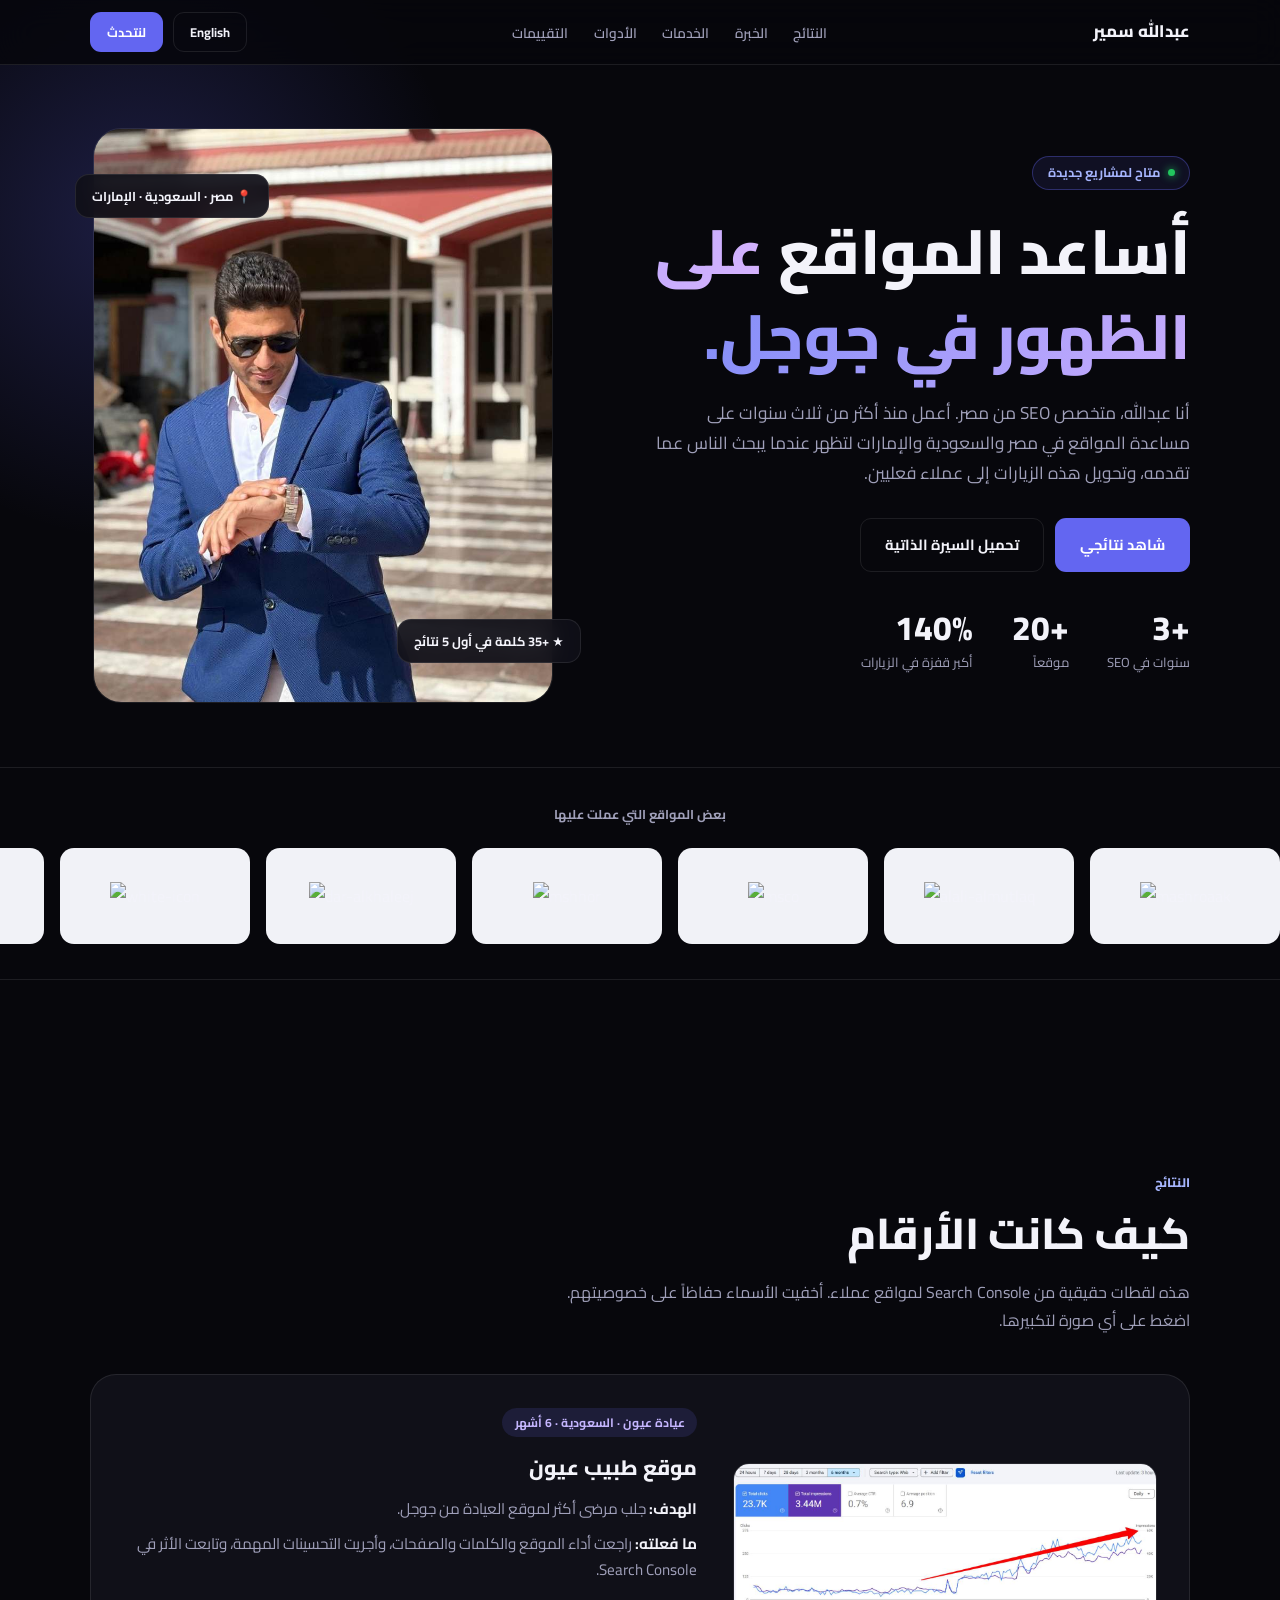
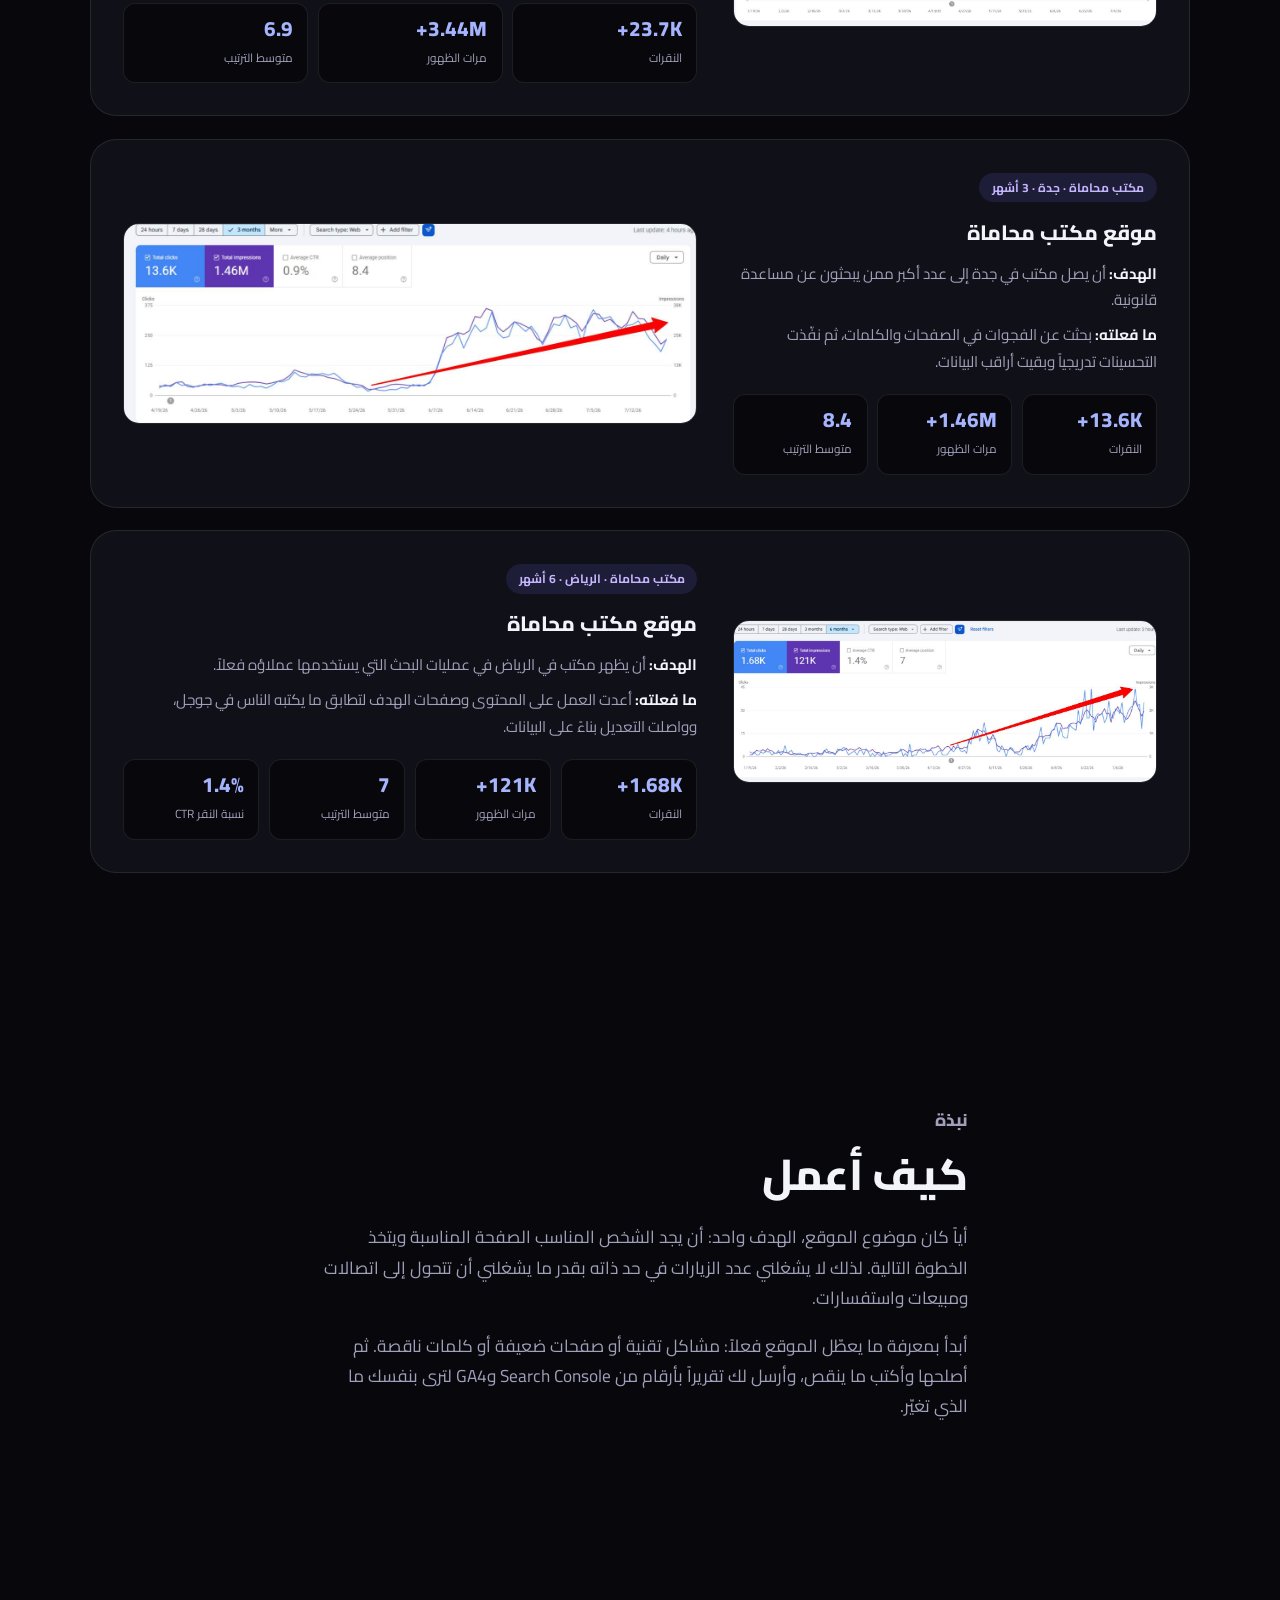
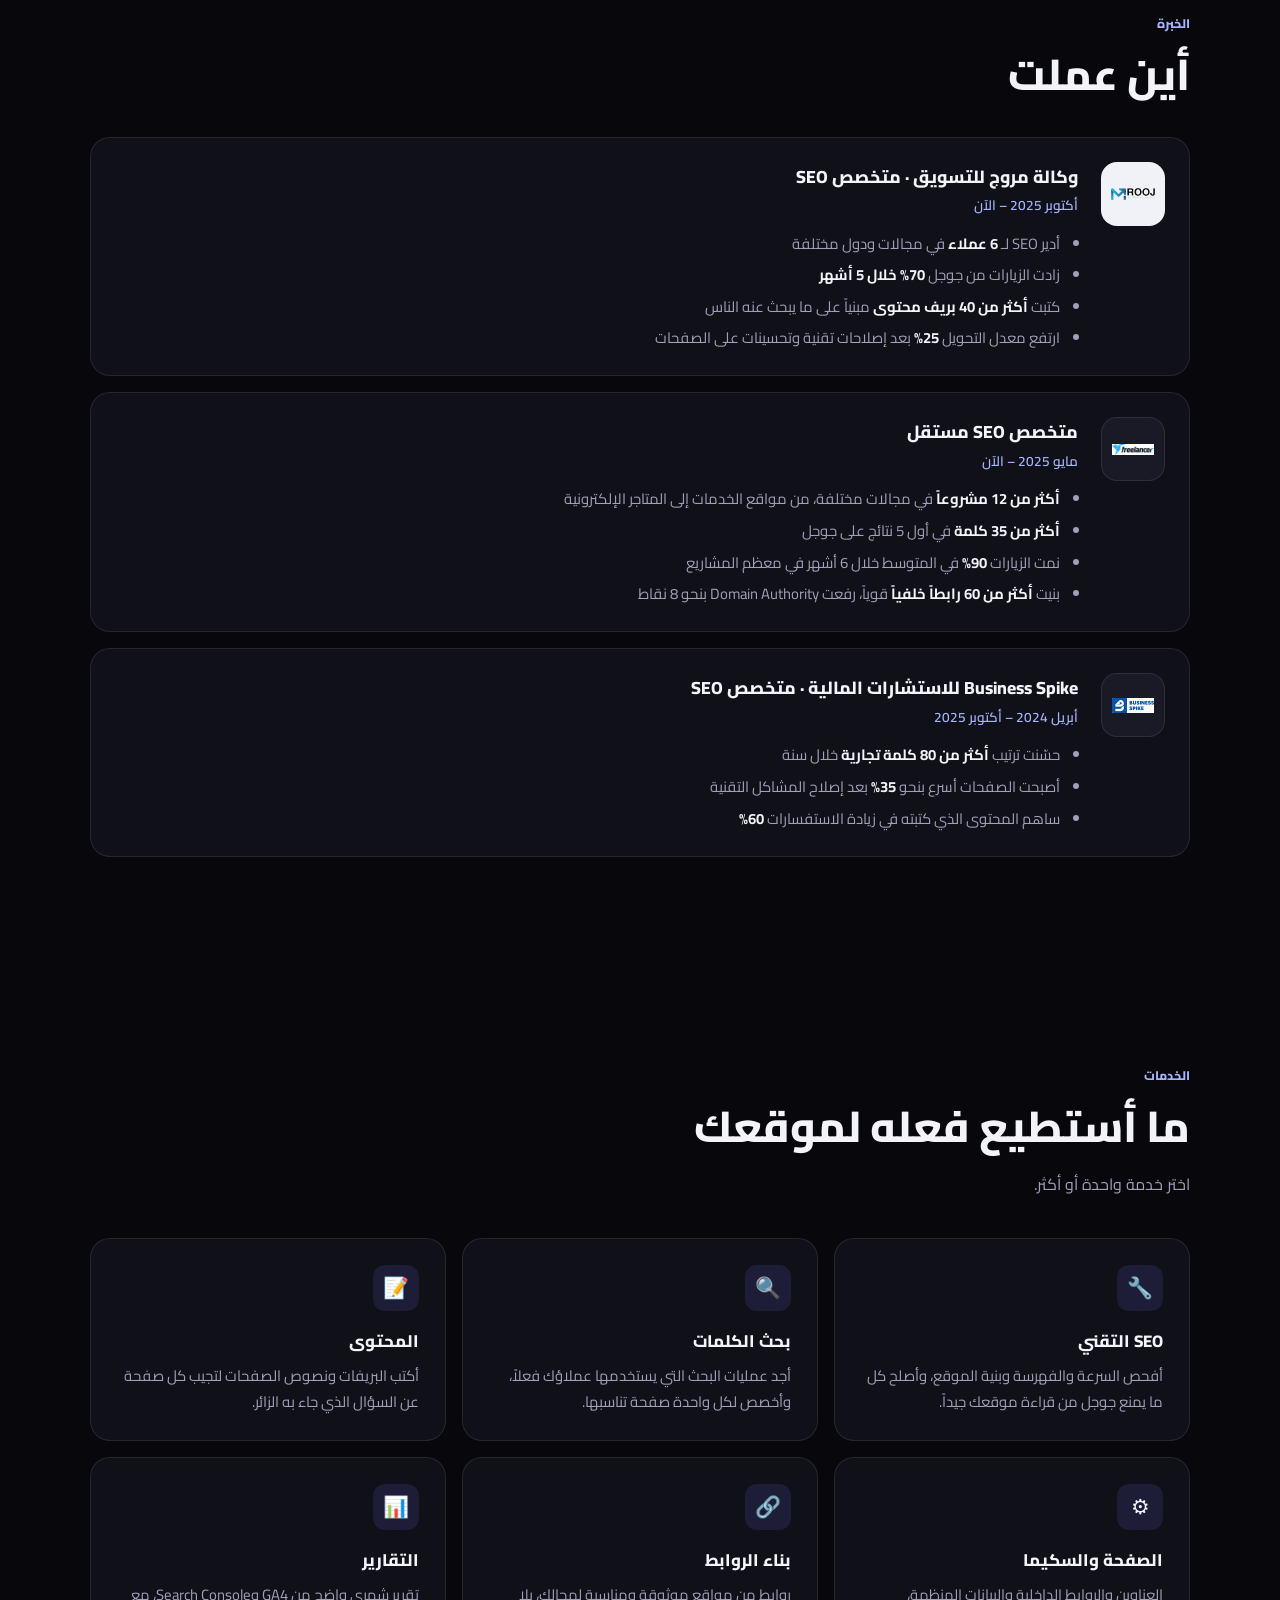
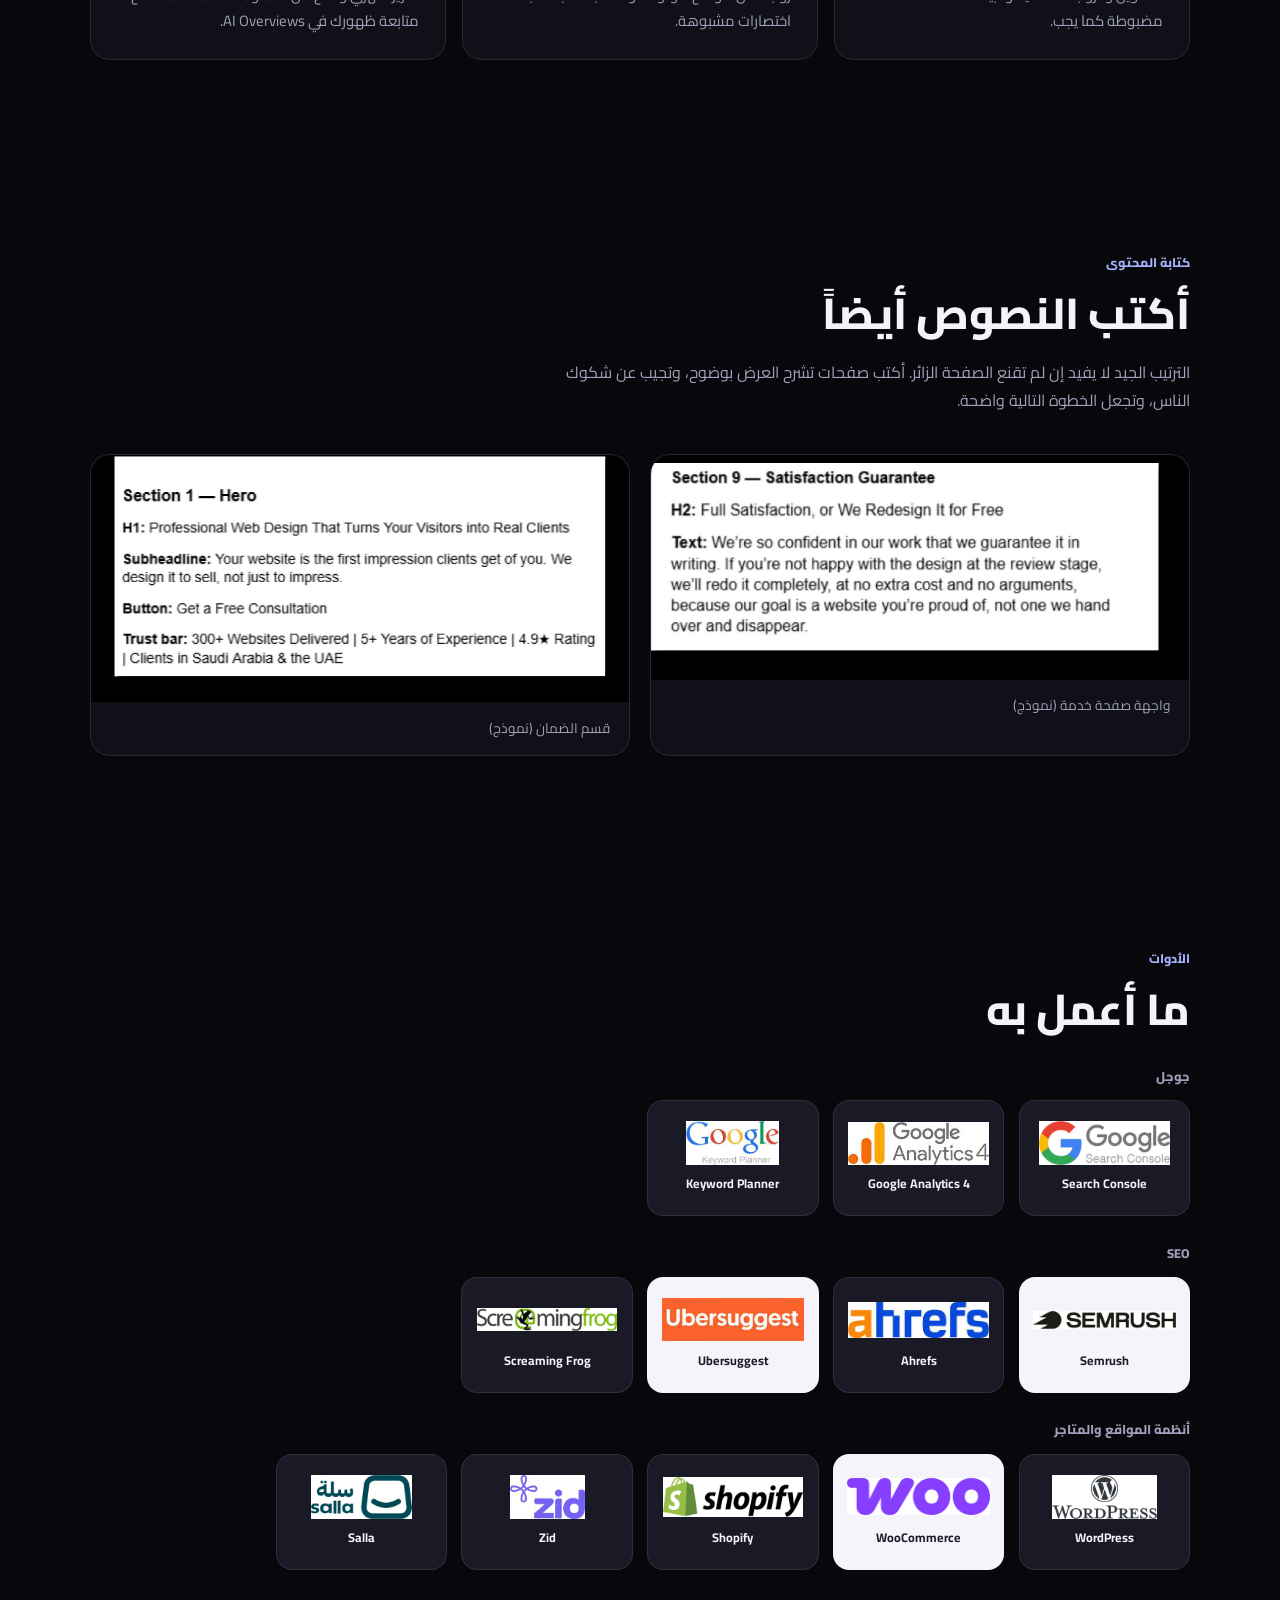
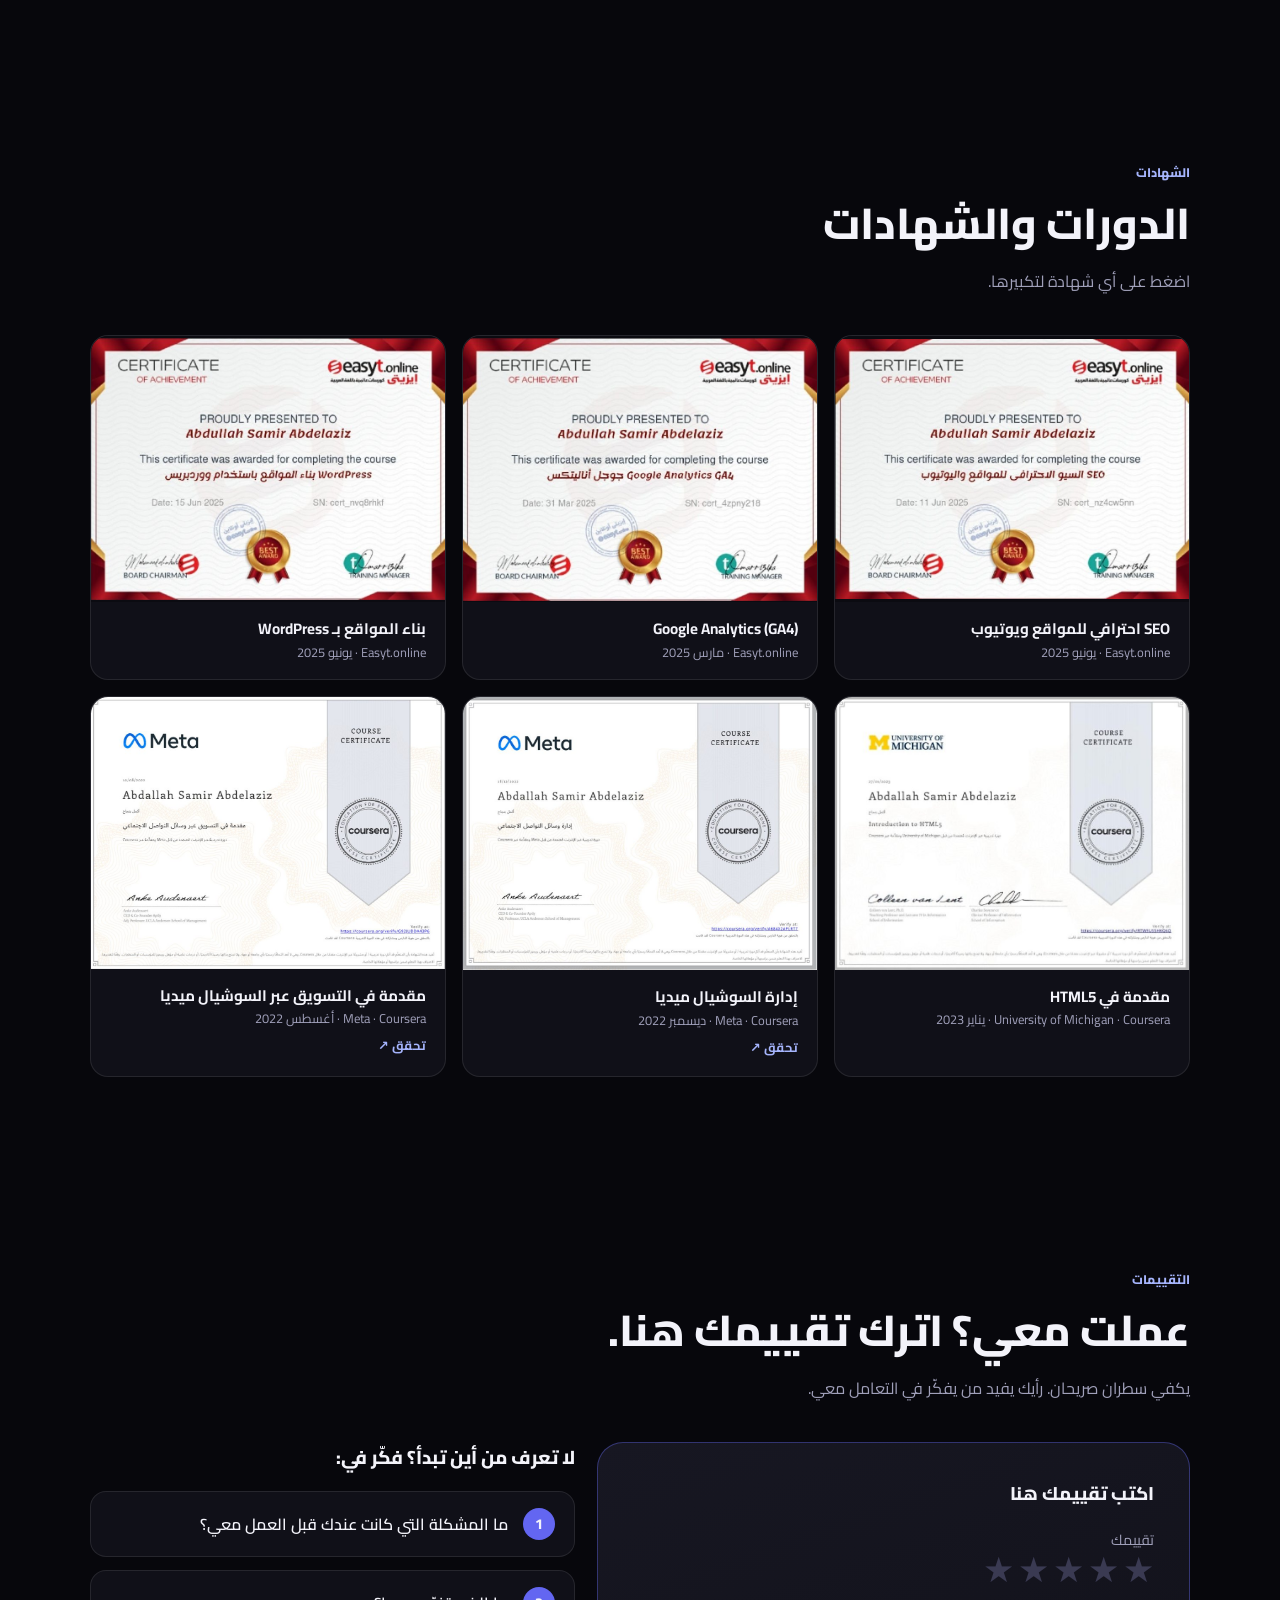
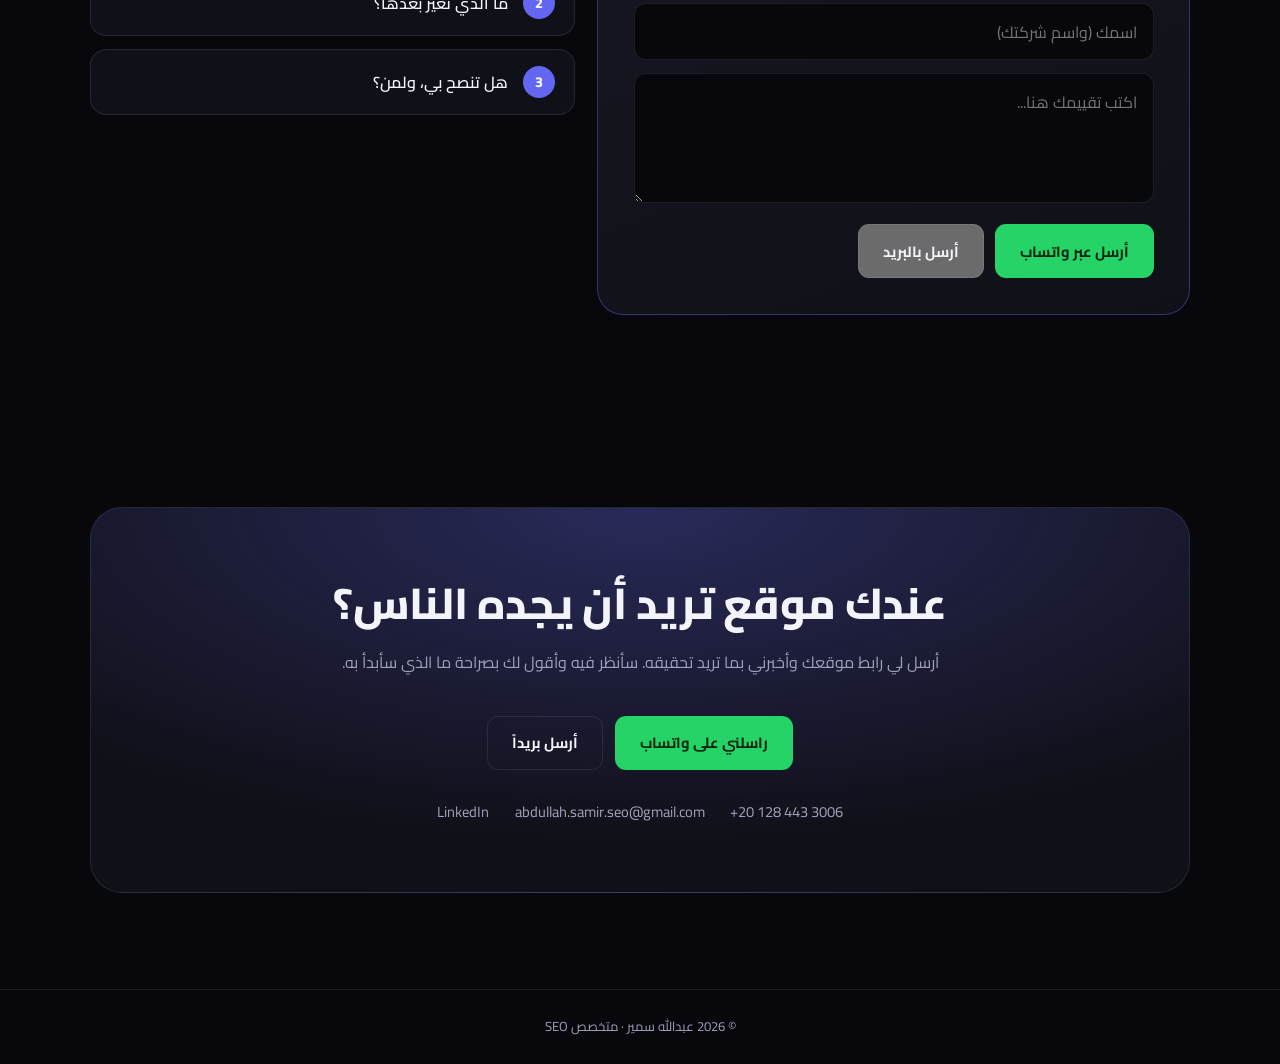
==== commit 80b565b5: "Add files via upload" ====
--- a/ar/index.html
+++ b/ar/index.html
@@ -1,28 +1,28 @@
 <!DOCTYPE html>
 <html lang="ar" dir="rtl"><head><meta charset="utf-8"><meta name="viewport" content="width=device-width,initial-scale=1,viewport-fit=cover">
-<title>عبدالله سمير | متخصص SEO لمكاتب المحاماة والعيادات والخدمات</title><meta name="description" content="متخصص SEO يساعد مكاتب المحاماة والعيادات وشركات الخدمات في مصر والسعودية والإمارات على الحصول على اتصالات وعملاء أكثر من جوجل.">
+<title>عبدالله سمير | متخصص SEO</title><meta name="description" content="متخصص SEO أساعد المواقع على الظهور في جوجل. من مصر، وأعمل مع عملاء في مصر والسعودية والإمارات. نتائج حقيقية من Search Console وبلا مبالغة.">
 <link rel="canonical" href="https://abdullahseo-portfolio.vercel.app/ar/"><link rel="alternate" hreflang="en" href="https://abdullahseo-portfolio.vercel.app/en/"><link rel="alternate" hreflang="ar" href="https://abdullahseo-portfolio.vercel.app/ar/"><link rel="alternate" hreflang="x-default" href="https://abdullahseo-portfolio.vercel.app/en/">
-<meta property="og:title" content="عبدالله سمير | متخصص SEO لمكاتب المحاماة والعيادات والخدمات"><meta property="og:description" content="متخصص SEO يساعد مكاتب المحاماة والعيادات وشركات الخدمات في مصر والسعودية والإمارات على الحصول على اتصالات وعملاء أكثر من جوجل."><meta property="og:type" content="website"><meta property="og:image" content="https://abdullahseo-portfolio.vercel.app/assets/abdullah-photo.jpg">
+<meta property="og:title" content="عبدالله سمير | متخصص SEO"><meta property="og:description" content="متخصص SEO أساعد المواقع على الظهور في جوجل. من مصر، وأعمل مع عملاء في مصر والسعودية والإمارات. نتائج حقيقية من Search Console وبلا مبالغة."><meta property="og:type" content="website"><meta property="og:image" content="https://abdullahseo-portfolio.vercel.app/assets/abdullah-photo.jpg">
 <link rel="preconnect" href="https://fonts.googleapis.com"><link rel="preconnect" href="https://fonts.gstatic.com" crossorigin>
 <link href="https://fonts.googleapis.com/css2?family=Cairo:wght@400;600;700;800&family=Plus+Jakarta+Sans:wght@400;600;700;800&display=swap" rel="stylesheet">
-<link rel="stylesheet" href="../assets/style.css?v=3"><script type="application/ld+json">{"@context":"https://schema.org","@type":"Person","name":"Abdullah Samir","jobTitle":"SEO Specialist","url":"https://abdullahseo-portfolio.vercel.app/ar/","sameAs":["https://linkedin.com/in/abdallah-seo-specialist"],"knowsAbout":["SEO","Technical SEO","Content strategy","Google Search Console"]}</script></head><body>
-<header class="nav"><div class="w"><a class="logo" href="#top">عبدالله سمير</a><ul class="links"><li><a href="#results">النتائج</a></li><li><a href="#experience">الخبرة</a></li><li><a href="#services">الخدمات</a></li><li><a href="#tools">الأدوات</a></li><li><a href="#reviews">التقييمات</a></li></ul><div class="nr"><a class="btn bo sm" href="../en/">English</a><a class="btn bp sm" href="#contact">لنتحدث</a><button class="burger" aria-label="Menu">☰</button></div></div></header>
-<main id="top"><section class="hero"><div class="w"><div class="hg"><div><span class="pill">أستقبل عملاء جدد</span><h1>عميلك القادم يبحث في جوجل الآن.. <em>هل يجدك؟</em></h1><p class="lead">أنا عبدالله سمير، متخصص SEO لمكاتب المحاماة والعيادات وشركات الخدمات في مصر والسعودية والإمارات. أحوّل عمليات البحث في جوجل إلى اتصالات وحجوزات وعملاء فعليين.</p>
-<div class="acts"><a class="btn bp" href="#results">شاهد النتائج الحقيقية</a><a class="btn bo" href="../assets/Abdullah-Samir-CV.pdf" download>تحميل السيرة الذاتية</a></div>
-<div class="stats"><div><b>+3</b><span>سنوات في SEO</span></div><div><b>+20</b><span>مشروع</span></div><div><b>140%</b><span>أعلى نمو في الزيارات</span></div></div></div>
+<link rel="stylesheet" href="../assets/style.css?v=4"><script type="application/ld+json">{"@context":"https://schema.org","@type":"Person","name":"Abdullah Samir","jobTitle":"SEO Specialist","url":"https://abdullahseo-portfolio.vercel.app/ar/","sameAs":["https://linkedin.com/in/abdallah-seo-specialist"],"knowsAbout":["SEO","Technical SEO","Content strategy","Google Search Console"]}</script></head><body>
+<header class="nav"><div class="w"><a class="logo" href="#top">عبدالله سمير</a><ul class="links"><li><a href="#results">النتائج</a></li><li><a href="#experience">الخبرة</a></li><li><a href="#services">الخدمات</a></li><li><a href="#tools">الأدوات</a></li><li><a href="#reviews">التقييمات</a></li></ul><div class="nr"><a class="btn bo sm" href="../en/index.html">English</a><a class="btn bp sm" href="#contact">لنتحدث</a><button class="burger" aria-label="Menu">☰</button></div></div></header>
+<main id="top"><section class="hero"><div class="w"><div class="hg"><div><span class="pill">متاح لمشاريع جديدة</span><h1>أساعد المواقع <em>على الظهور في جوجل.</em></h1><p class="lead">أنا عبدالله، متخصص SEO من مصر. أعمل منذ أكثر من ثلاث سنوات على مساعدة المواقع في مصر والسعودية والإمارات لتظهر عندما يبحث الناس عما تقدمه، وتحويل هذه الزيارات إلى عملاء فعليين.</p>
+<div class="acts"><a class="btn bp" href="#results">شاهد نتائجي</a><a class="btn bo" href="../assets/Abdullah-Samir-CV.pdf" download>تحميل السيرة الذاتية</a></div>
+<div class="stats"><div><b>+3</b><span>سنوات في SEO</span></div><div><b>+20</b><span>موقعاً</span></div><div><b>140%</b><span>أكبر قفزة في الزيارات</span></div></div></div>
 <div class="ph"><img src="../assets/abdullah-photo.jpg" alt="عبدالله سمير"><span class="chip c1">★ +35 كلمة في أول 5 نتائج</span><span class="chip c2">📍 مصر · السعودية · الإمارات</span></div></div></div>
-<div class="logos"><p>مواقع عملت عليها</p><div class="mq"><div class="lt"><img src="../assets/clients/mrooj.png" alt="mrooj" loading="lazy"></div><div class="lt"><img src="../assets/clients/al-judy.png" alt="al-judy" loading="lazy"></div><div class="lt"><img src="../assets/clients/aseel-sulimani.png" alt="aseel-sulimani" loading="lazy"></div><div class="lt"><img src="../assets/clients/law-firm-white.png" alt="law-firm-white" loading="lazy"></div><div class="lt"><img src="../assets/clients/dr-ahmed-alghaiti.png" alt="dr-ahmed-alghaiti" loading="lazy"></div><div class="lt"><img src="../assets/clients/dr-fatima-yousef.png" alt="dr-fatima-yousef" loading="lazy"></div><div class="lt"><img src="../assets/clients/ertikaa.png" alt="ertikaa" loading="lazy"></div><div class="lt"><img src="../assets/clients/b-logo.png" alt="b-logo" loading="lazy"></div><div class="lt"><img src="../assets/clients/bena2.png" alt="bena2" loading="lazy"></div><div class="lt"><img src="../assets/clients/jadwaak.png" alt="jadwaak" loading="lazy"></div><div class="lt"><img src="../assets/clients/plans.png" alt="plans" loading="lazy"></div><div class="lt"><img src="../assets/clients/raise-hub.png" alt="raise-hub" loading="lazy"></div><div class="lt"><img src="../assets/clients/white-icon.png" alt="white-icon" loading="lazy"></div><div class="lt"><img src="../assets/clients/dar-alkhaleej.png" alt="dar-alkhaleej" loading="lazy"></div><div class="lt"><img src="../assets/clients/mshhor.png" alt="mshhor" loading="lazy"></div><div class="lt"><img src="../assets/clients/msco.png" alt="msco" loading="lazy"></div><div class="lt"><img src="../assets/clients/alali-almutlaq.png" alt="alali-almutlaq" loading="lazy"></div><div class="lt"><img src="../assets/clients/mashroaak.png" alt="mashroaak" loading="lazy"></div><div class="lt"><img src="../assets/clients/mrooj.png" alt="mrooj" loading="lazy"></div><div class="lt"><img src="../assets/clients/al-judy.png" alt="al-judy" loading="lazy"></div><div class="lt"><img src="../assets/clients/aseel-sulimani.png" alt="aseel-sulimani" loading="lazy"></div><div class="lt"><img src="../assets/clients/law-firm-white.png" alt="law-firm-white" loading="lazy"></div><div class="lt"><img src="../assets/clients/dr-ahmed-alghaiti.png" alt="dr-ahmed-alghaiti" loading="lazy"></div><div class="lt"><img src="../assets/clients/dr-fatima-yousef.png" alt="dr-fatima-yousef" loading="lazy"></div><div class="lt"><img src="../assets/clients/ertikaa.png" alt="ertikaa" loading="lazy"></div><div class="lt"><img src="../assets/clients/b-logo.png" alt="b-logo" loading="lazy"></div><div class="lt"><img src="../assets/clients/bena2.png" alt="bena2" loading="lazy"></div><div class="lt"><img src="../assets/clients/jadwaak.png" alt="jadwaak" loading="lazy"></div><div class="lt"><img src="../assets/clients/plans.png" alt="plans" loading="lazy"></div><div class="lt"><img src="../assets/clients/raise-hub.png" alt="raise-hub" loading="lazy"></div><div class="lt"><img src="../assets/clients/white-icon.png" alt="white-icon" loading="lazy"></div><div class="lt"><img src="../assets/clients/dar-alkhaleej.png" alt="dar-alkhaleej" loading="lazy"></div><div class="lt"><img src="../assets/clients/mshhor.png" alt="mshhor" loading="lazy"></div><div class="lt"><img src="../assets/clients/msco.png" alt="msco" loading="lazy"></div><div class="lt"><img src="../assets/clients/alali-almutlaq.png" alt="alali-almutlaq" loading="lazy"></div><div class="lt"><img src="../assets/clients/mashroaak.png" alt="mashroaak" loading="lazy"></div></div></div></section>
-<section id="results"><div class="w"><p class="eb">نتائج مثبتة</p><h2>أرقام حقيقية من Google Search Console</h2><p class="sub">أسماء العملاء محفوظة، أما الأرقام فتتكلم. اضغط على أي صورة لتكبيرها.</p><article class="case"><div><span class="tag">عيادة عيون · السعودية · 6 أشهر</span><h3>موقع طبيب عيون</h3><p><b>التحدي:</b> ظهور ضعيف على جوجل، والهدف الوصول لمرضى أكثر.</p><p><b>ما فعلته:</b> حلّلت الأداء والكلمات والصفحات، وحسّنت ما يهم، وتابعت كل تغيير في Search Console.</p><div class="kp"><div><b>23.7K+</b><span>النقرات</span></div><div><b>3.44M+</b><span>مرات الظهور</span></div><div><b>6.9</b><span>متوسط الترتيب</span></div></div></div><div class="shot" data-zoom="../assets/gsc-ophthalmology.jpg"><img src="../assets/gsc-ophthalmology.jpg" alt="Search Console – موقع طبيب عيون" loading="lazy"></div></article><article class="case"><div><span class="tag">مكتب محاماة · جدة · 3 أشهر</span><h3>موقع مكتب محاماة</h3><p><b>التحدي:</b> بداية بطيئة مع تراجع بسيط في النقرات والظهور.</p><p><b>ما فعلته:</b> اكتشفت فجوات النمو ونفّذت التحسينات خطوة بخطوة مع متابعة مستمرة.</p><div class="kp"><div><b>13.6K+</b><span>النقرات</span></div><div><b>1.46M+</b><span>مرات الظهور</span></div><div><b>8.4</b><span>متوسط الترتيب</span></div></div></div><div class="shot" data-zoom="../assets/gsc-law-jeddah.jpg"><img src="../assets/gsc-law-jeddah.jpg" alt="Search Console – موقع مكتب محاماة" loading="lazy"></div></article><article class="case"><div><span class="tag">مكتب محاماة · الرياض · 6 أشهر</span><h3>موقع مكتب محاماة</h3><p><b>التحدي:</b> ظهور ضعيف ونقرات قليلة، والهدف عملاء أكثر من جوجل.</p><p><b>ما فعلته:</b> أعدت كتابة صفحات الهدف حول عمليات البحث الفعلية وواصلت التحديث من البيانات.</p><div class="kp"><div><b>1.68K+</b><span>النقرات</span></div><div><b>121K+</b><span>مرات الظهور</span></div><div><b>7</b><span>متوسط الترتيب</span></div><div><b>1.4%</b><span>نسبة النقر CTR</span></div></div></div><div class="shot" data-zoom="../assets/gsc-law-riyadh.jpg"><img src="../assets/gsc-law-riyadh.jpg" alt="Search Console – موقع مكتب محاماة" loading="lazy"></div></article></div></section>
-<section><div class="w"><p class="eb">لماذا أنا</p><h2>SEO ينتهي باتصال هاتفي، لا بترتيب فقط.</h2><div class="sv" style="margin-top:2rem"><div class="card"><div class="ic">⚖️</div><h3>تخصص قانوني وطبي</h3><p>مجالات تقوم على الثقة، حيث البحث الصحيح في اللحظة الصحيحة يكسب العميل.</p></div><div class="card"><div class="ic">📊</div><h3>قرارات من البيانات</h3><p>كل خطوة مدعومة بـ GA4 وSearch Console. لا تخمين.</p></div><div class="card"><div class="ic">🤖</div><h3>جاهز لبحث الذكاء الاصطناعي</h3><p>تظهر علامتك في AI Overviews وليس فقط في الروابط الزرقاء.</p></div></div></div></section>
-<section id="experience"><div class="w"><p class="eb">الخبرة</p><h2>سجل بُني في الميدان</h2><div style="margin-top:2rem"><div class="job"><div class="lg"><img src="../assets/logo-mrooj.png" alt=""></div><div><h3>وكالة مروج للتسويق · متخصص SEO</h3><p class="mt">أكتوبر 2025 – الآن</p><ul><li>أدير SEO لـ <b>6 عملاء</b> في قطاعات وأسواق مختلفة</li><li>رفعت الزيارات القادمة من جوجل <b>70% خلال 5 أشهر</b></li><li>كتبت <b>+40 بريف محتوى</b> مبنياً على نية البحث</li><li>رفعت معدل التحويل <b>25%</b> بتحسينات تقنية وعلى الصفحة</li></ul></div></div><div class="job"><div class="lg"><img src="../assets/logo-freelancer.png" alt=""></div><div><h3>متخصص SEO مستقل</h3><p class="mt">مايو 2025 – الآن</p><ul><li><b>+12 مشروعاً</b> طبياً وقانونياً واستشارياً وتجارة إلكترونية</li><li><b>+35 كلمة</b> في أول 5 نتائج على جوجل</li><li>متوسط نمو <b>90%</b> في الزيارات خلال 6 أشهر</li><li><b>+60 رابطاً خلفياً</b> قوياً ورفع Domain Authority بمعدل 8 نقاط</li></ul></div></div><div class="job"><div class="lg"><img src="../assets/logo-business-spike.png" alt=""></div><div><h3>Business Spike للاستشارات المالية · متخصص SEO</h3><p class="mt">أبريل 2024 – أكتوبر 2025</p><ul><li>تحسين ترتيب <b>+80 كلمة تجارية</b> خلال سنة</li><li>رفع سرعة الصفحات <b>35%</b> بإصلاحات تقنية</li><li>زيادة الاستفسارات <b>60%</b> بمحتوى استراتيجي</li></ul></div></div></div></div></section>
-<section id="services"><div class="w"><p class="eb">الخدمات</p><h2>كل ما يلزم لتظهر أمام عميلك</h2><p class="sub">من أول تدقيق حتى التقرير الشهري.</p><div class="sv"><div class="card"><div class="ic">🔧</div><h3>SEO التقني</h3><p>سرعة وزحف وفهرسة وبنية موقع. أزيل كل ما يمنع موقعك من الصعود.</p></div><div class="card"><div class="ic">🔍</div><h3>بحث الكلمات ونية العميل</h3><p>أصل إلى عمليات البحث التي تجلب مشترين لا مجرد زوار.</p></div><div class="card"><div class="ic">📝</div><h3>محتوى يبيع</h3><p>بريفات وصفحات مبنية على ما يحتاج عميلك قراءته قبل أن يتصل.</p></div><div class="card"><div class="ic">⚙️</div><h3>الصفحة والسكيما</h3><p>صفحات خدمات وربط داخلي وبيانات منظمة تفهمها جوجل.</p></div><div class="card"><div class="ic">🔗</div><h3>بناء الروابط</h3><p>روابط خلفية قوية تبني سلطة حقيقية في مجالك.</p></div><div class="card"><div class="ic">📊</div><h3>تقارير وظهور في AI</h3><p>تقارير واضحة من GA4 وSearch Console مع ظهور في AI Overviews.</p></div></div></div></section>
-<section><div class="w"><p class="eb">كتابة المحتوى</p><h2>كلمات تدفع الزائر للتصرف</h2><p class="sub">أكتب محتوى الموقع لمهمة واحدة: شرح القيمة بسرعة، ومعالجة التردد، ودفع الزائر للخطوة التالية.</p><div class="cp"><figure data-zoom="../assets/copy-hero.jpg"><img src="../assets/copy-hero.jpg" alt="" loading="lazy"><figcaption>نموذج: واجهة صفحة خدمة</figcaption></figure><figure data-zoom="../assets/copy-guarantee.jpg"><img src="../assets/copy-guarantee.jpg" alt="" loading="lazy"><figcaption>نموذج: قسم ضمان الرضا</figcaption></figure></div></div></section>
-<section id="tools"><div class="w"><p class="eb">الأدوات</p><h2>الأدوات خلف النتائج</h2><p class="tl">جوجل</p><div class="tg"><div class="tool"><img src="../assets/logo-search-console.png" alt="Search Console" loading="lazy"><span>Search Console</span></div><div class="tool"><img src="../assets/logo-ga4.png" alt="Google Analytics 4" loading="lazy"><span>Google Analytics 4</span></div><div class="tool"><img src="../assets/logo-keyword-planner.png" alt="Keyword Planner" loading="lazy"><span>Keyword Planner</span></div></div><p class="tl">SEO</p><div class="tg"><div class="tool"><img src="../assets/logo-semrush.png" alt="Semrush" loading="lazy"><span>Semrush</span></div><div class="tool"><img src="../assets/logo-ahrefs.png" alt="Ahrefs" loading="lazy"><span>Ahrefs</span></div><div class="tool"><img src="../assets/logo-ubersuggest.png" alt="Ubersuggest" loading="lazy"><span>Ubersuggest</span></div><div class="tool"><img src="../assets/logo-screaming-frog.png" alt="Screaming Frog" loading="lazy"><span>Screaming Frog</span></div></div><p class="tl">أنظمة المواقع والمتاجر</p><div class="tg"><div class="tool"><img src="../assets/logo-wordpress.png" alt="WordPress" loading="lazy"><span>WordPress</span></div><div class="tool"><img src="../assets/logo-woocommerce.png" alt="WooCommerce" loading="lazy"><span>WooCommerce</span></div><div class="tool"><img src="../assets/logo-shopify.png" alt="Shopify" loading="lazy"><span>Shopify</span></div><div class="tool"><img src="../assets/logo-zid.png" alt="Zid" loading="lazy"><span>Zid</span></div><div class="tool"><img src="../assets/logo-salla.png" alt="Salla" loading="lazy"><span>Salla</span></div></div></div></section>
-<section><div class="w"><p class="eb">الشهادات</p><h2>تعلّم لا يتوقف</h2><p class="sub">اضغط على أي شهادة لتكبيرها.</p><div class="cg"><div class="cert"><div class="im" data-zoom="../assets/cert-seo.jpg"><img src="../assets/cert-seo.jpg" alt="Professional SEO for Websites and YouTube" loading="lazy"></div><div class="i"><h3>SEO احترافي للمواقع ويوتيوب</h3><p>Easyt.online · يونيو 2025</p></div></div><div class="cert"><div class="im" data-zoom="../assets/cert-ga4.jpg"><img src="../assets/cert-ga4.jpg" alt="Google Analytics (GA4)" loading="lazy"></div><div class="i"><h3>Google Analytics (GA4)</h3><p>Easyt.online · مارس 2025</p></div></div><div class="cert"><div class="im" data-zoom="../assets/cert-wordpress.jpg"><img src="../assets/cert-wordpress.jpg" alt="Building Websites with WordPress" loading="lazy"></div><div class="i"><h3>بناء المواقع بـ WordPress</h3><p>Easyt.online · يونيو 2025</p></div></div><div class="cert"><div class="im" data-zoom="../assets/cert-html5.jpg"><img src="../assets/cert-html5.jpg" alt="Introduction to HTML5" loading="lazy"></div><div class="i"><h3>مقدمة في HTML5</h3><p>University of Michigan · Coursera · يناير 2023</p></div></div><div class="cert"><div class="im" data-zoom="../assets/cert-meta-management.jpg"><img src="../assets/cert-meta-management.jpg" alt="Social Media Management" loading="lazy"></div><div class="i"><h3>إدارة السوشيال ميديا</h3><p>Meta · Coursera · ديسمبر 2022</p><a href="https://coursera.org/verify/A684X2APLRT7" target="_blank" rel="noopener">تحقق ↗</a></div></div><div class="cert"><div class="im" data-zoom="../assets/cert-meta-intro.jpg"><img src="../assets/cert-meta-intro.jpg" alt="Intro to Social Media Marketing" loading="lazy"></div><div class="i"><h3>مقدمة في التسويق عبر السوشيال ميديا</h3><p>Meta · Coursera · أغسطس 2022</p><a href="https://coursera.org/verify/G92JUDDA43P6" target="_blank" rel="noopener">تحقق ↗</a></div></div></div></div></section>
-<section id="reviews"><div class="w"><p class="eb">تقييمات العملاء</p><h2>عملت معي؟ قيّمني هنا.</h2><p class="sub">جملتان صريحتان تكفيان. رأيك يساعد العميل القادم على اتخاذ قراره بثقة.</p>
-<div class="rv"><form class="rf" id="rf" onsubmit="return false" data-t="تقييم جديد لعبدالله سمير" data-wa="https://wa.me/201284433006" data-mail="mailto:abdullah.samir.seo@gmail.com"><h3>اترك تقييمك هنا</h3><p style="color:var(--m);font-size:.9rem">تقييمك</p><div class="stars"><button type="button" aria-label="1">★</button><button type="button" aria-label="2">★</button><button type="button" aria-label="3">★</button><button type="button" aria-label="4">★</button><button type="button" aria-label="5">★</button></div>
-<input name="n" placeholder="اسمك (واسم شركتك)"><textarea name="x" placeholder="اكتب تقييمك هنا: ما المشكلة التي كنت تواجهها؟ وما الذي تغيّر بعد العمل معي؟ وهل تنصح بي؟"></textarea><p class="err" hidden>اختر عدد النجوم واكتب بضع كلمات.</p><div class="acts"><button type="button" class="btn wa" data-send="wa">أرسل عبر واتساب</button><button type="button" class="btn bo" data-send="mail">أرسل بالبريد</button></div></form>
-<div><h3 style="font-weight:800">لا تعرف ماذا تكتب؟ أجب عن هذه الأسئلة:</h3><ol class="qs"><li>ما المشكلة التي كنت تواجهها قبل العمل معي؟</li><li>ما الذي تغيّر بعد المشروع؟</li><li>هل تنصح بي، ولمن؟</li></ol></div></div><div class="rl" id="rvl"></div></div></section>
-<section id="contact"><div class="w"><div class="cta"><h2>جاهز لتكون أول نتيجة يضغطون عليها؟</h2><p class="sub">حدثني عن موقعك، وسأخبرك مجاناً أين الفرصة.</p><div class="acts"><a class="btn wa" href="https://wa.me/201284433006?text=%D9%85%D8%B1%D8%AD%D8%A8%D8%A7%D9%8B%20%D8%B9%D8%A8%D8%AF%D8%A7%D9%84%D9%84%D9%87%D8%8C%20%D8%A3%D8%B1%D9%8A%D8%AF%20%D8%A7%D9%84%D8%A7%D8%B3%D8%AA%D9%81%D8%B3%D8%A7%D8%B1%20%D8%B9%D9%86%20%D8%AE%D8%AF%D9%85%D8%A7%D8%AA%20SEO." target="_blank" rel="noopener">تحدث معي على واتساب</a><a class="btn bo" href="mailto:abdullah.samir.seo@gmail.com">أرسل بريداً</a></div>
+<div class="logos"><p>بعض المواقع التي عملت عليها</p><div class="mq"><div class="lt"><img data-lg src="../assets/clients/mrooj.png" alt="mrooj" loading="lazy"></div><div class="lt"><img data-lg src="../assets/clients/al-judy.png" alt="al-judy" loading="lazy"></div><div class="lt"><img data-lg src="../assets/clients/aseel-sulimani.png" alt="aseel-sulimani" loading="lazy"></div><div class="lt"><img data-lg src="../assets/clients/law-firm-white.png" alt="law-firm-white" loading="lazy"></div><div class="lt"><img data-lg src="../assets/clients/dr-ahmed-alghaiti.png" alt="dr-ahmed-alghaiti" loading="lazy"></div><div class="lt"><img data-lg src="../assets/clients/dr-fatima-yousef.png" alt="dr-fatima-yousef" loading="lazy"></div><div class="lt"><img data-lg src="../assets/clients/ertikaa.png" alt="ertikaa" loading="lazy"></div><div class="lt"><img data-lg src="../assets/clients/b-logo.png" alt="b-logo" loading="lazy"></div><div class="lt"><img data-lg src="../assets/clients/bena2.png" alt="bena2" loading="lazy"></div><div class="lt"><img data-lg src="../assets/clients/jadwaak.png" alt="jadwaak" loading="lazy"></div><div class="lt"><img data-lg src="../assets/clients/plans.png" alt="plans" loading="lazy"></div><div class="lt"><img data-lg src="../assets/clients/raise-hub.png" alt="raise-hub" loading="lazy"></div><div class="lt"><img data-lg src="../assets/clients/white-icon.png" alt="white-icon" loading="lazy"></div><div class="lt"><img data-lg src="../assets/clients/dar-alkhaleej.png" alt="dar-alkhaleej" loading="lazy"></div><div class="lt"><img data-lg src="../assets/clients/mshhor.png" alt="mshhor" loading="lazy"></div><div class="lt"><img data-lg src="../assets/clients/msco.png" alt="msco" loading="lazy"></div><div class="lt"><img data-lg src="../assets/clients/alali-almutlaq.png" alt="alali-almutlaq" loading="lazy"></div><div class="lt"><img data-lg src="../assets/clients/mashroaak.png" alt="mashroaak" loading="lazy"></div><div class="lt"><img data-lg src="../assets/clients/mrooj.png" alt="mrooj" loading="lazy"></div><div class="lt"><img data-lg src="../assets/clients/al-judy.png" alt="al-judy" loading="lazy"></div><div class="lt"><img data-lg src="../assets/clients/aseel-sulimani.png" alt="aseel-sulimani" loading="lazy"></div><div class="lt"><img data-lg src="../assets/clients/law-firm-white.png" alt="law-firm-white" loading="lazy"></div><div class="lt"><img data-lg src="../assets/clients/dr-ahmed-alghaiti.png" alt="dr-ahmed-alghaiti" loading="lazy"></div><div class="lt"><img data-lg src="../assets/clients/dr-fatima-yousef.png" alt="dr-fatima-yousef" loading="lazy"></div><div class="lt"><img data-lg src="../assets/clients/ertikaa.png" alt="ertikaa" loading="lazy"></div><div class="lt"><img data-lg src="../assets/clients/b-logo.png" alt="b-logo" loading="lazy"></div><div class="lt"><img data-lg src="../assets/clients/bena2.png" alt="bena2" loading="lazy"></div><div class="lt"><img data-lg src="../assets/clients/jadwaak.png" alt="jadwaak" loading="lazy"></div><div class="lt"><img data-lg src="../assets/clients/plans.png" alt="plans" loading="lazy"></div><div class="lt"><img data-lg src="../assets/clients/raise-hub.png" alt="raise-hub" loading="lazy"></div><div class="lt"><img data-lg src="../assets/clients/white-icon.png" alt="white-icon" loading="lazy"></div><div class="lt"><img data-lg src="../assets/clients/dar-alkhaleej.png" alt="dar-alkhaleej" loading="lazy"></div><div class="lt"><img data-lg src="../assets/clients/mshhor.png" alt="mshhor" loading="lazy"></div><div class="lt"><img data-lg src="../assets/clients/msco.png" alt="msco" loading="lazy"></div><div class="lt"><img data-lg src="../assets/clients/alali-almutlaq.png" alt="alali-almutlaq" loading="lazy"></div><div class="lt"><img data-lg src="../assets/clients/mashroaak.png" alt="mashroaak" loading="lazy"></div></div></div></section>
+<section id="results"><div class="w"><p class="eb">النتائج</p><h2>كيف كانت الأرقام</h2><p class="sub">هذه لقطات حقيقية من Search Console لمواقع عملاء. أخفيت الأسماء حفاظاً على خصوصيتهم. اضغط على أي صورة لتكبيرها.</p><article class="case"><div><span class="tag">عيادة عيون · السعودية · 6 أشهر</span><h3>موقع طبيب عيون</h3><p><b>الهدف:</b> جلب مرضى أكثر لموقع العيادة من جوجل.</p><p><b>ما فعلته:</b> راجعت أداء الموقع والكلمات والصفحات، وأجريت التحسينات المهمة، وتابعت الأثر في Search Console.</p><div class="kp"><div><b>23.7K+</b><span>النقرات</span></div><div><b>3.44M+</b><span>مرات الظهور</span></div><div><b>6.9</b><span>متوسط الترتيب</span></div></div></div><div class="shot" data-zoom="../assets/gsc-ophthalmology.jpg"><img src="../assets/gsc-ophthalmology.jpg" alt="Search Console – موقع طبيب عيون" loading="lazy"></div></article><article class="case"><div><span class="tag">مكتب محاماة · جدة · 3 أشهر</span><h3>موقع مكتب محاماة</h3><p><b>الهدف:</b> أن يصل مكتب في جدة إلى عدد أكبر ممن يبحثون عن مساعدة قانونية.</p><p><b>ما فعلته:</b> بحثت عن الفجوات في الصفحات والكلمات، ثم نفّذت التحسينات تدريجياً وبقيت أراقب البيانات.</p><div class="kp"><div><b>13.6K+</b><span>النقرات</span></div><div><b>1.46M+</b><span>مرات الظهور</span></div><div><b>8.4</b><span>متوسط الترتيب</span></div></div></div><div class="shot" data-zoom="../assets/gsc-law-jeddah.jpg"><img src="../assets/gsc-law-jeddah.jpg" alt="Search Console – موقع مكتب محاماة" loading="lazy"></div></article><article class="case"><div><span class="tag">مكتب محاماة · الرياض · 6 أشهر</span><h3>موقع مكتب محاماة</h3><p><b>الهدف:</b> أن يظهر مكتب في الرياض في عمليات البحث التي يستخدمها عملاؤه فعلاً.</p><p><b>ما فعلته:</b> أعدت العمل على المحتوى وصفحات الهدف لتطابق ما يكتبه الناس في جوجل، وواصلت التعديل بناءً على البيانات.</p><div class="kp"><div><b>1.68K+</b><span>النقرات</span></div><div><b>121K+</b><span>مرات الظهور</span></div><div><b>7</b><span>متوسط الترتيب</span></div><div><b>1.4%</b><span>نسبة النقر CTR</span></div></div></div><div class="shot" data-zoom="../assets/gsc-law-riyadh.jpg"><img src="../assets/gsc-law-riyadh.jpg" alt="Search Console – موقع مكتب محاماة" loading="lazy"></div></article></div></section>
+<section><div class="w ab"><p class="eb">نبذة</p><h2>كيف أعمل</h2><p>أياً كان موضوع الموقع، الهدف واحد: أن يجد الشخص المناسب الصفحة المناسبة ويتخذ الخطوة التالية. لذلك لا يشغلني عدد الزيارات في حد ذاته بقدر ما يشغلني أن تتحول إلى اتصالات ومبيعات واستفسارات.</p><p>أبدأ بمعرفة ما يعطّل الموقع فعلاً: مشاكل تقنية أو صفحات ضعيفة أو كلمات ناقصة. ثم أصلحها وأكتب ما ينقص، وأرسل لك تقريراً بأرقام من Search Console وGA4 لترى بنفسك ما الذي تغيّر.</p></div></section>
+<section id="experience"><div class="w"><p class="eb">الخبرة</p><h2>أين عملت</h2><div style="margin-top:2rem"><div class="job"><div class="lg"><img data-lg src="../assets/logo-mrooj.png" alt=""></div><div><h3>وكالة مروج للتسويق · متخصص SEO</h3><p class="mt">أكتوبر 2025 – الآن</p><ul><li>أدير SEO لـ <b>6 عملاء</b> في مجالات ودول مختلفة</li><li>زادت الزيارات من جوجل <b>70% خلال 5 أشهر</b></li><li>كتبت <b>أكثر من 40 بريف محتوى</b> مبنياً على ما يبحث عنه الناس</li><li>ارتفع معدل التحويل <b>25%</b> بعد إصلاحات تقنية وتحسينات على الصفحات</li></ul></div></div><div class="job"><div class="lg"><img data-lg src="../assets/logo-freelancer.png" alt=""></div><div><h3>متخصص SEO مستقل</h3><p class="mt">مايو 2025 – الآن</p><ul><li><b>أكثر من 12 مشروعاً</b> في مجالات مختلفة، من مواقع الخدمات إلى المتاجر الإلكترونية</li><li><b>أكثر من 35 كلمة</b> في أول 5 نتائج على جوجل</li><li>نمت الزيارات <b>90%</b> في المتوسط خلال 6 أشهر في معظم المشاريع</li><li>بنيت <b>أكثر من 60 رابطاً خلفياً</b> قوياً، رفعت Domain Authority بنحو 8 نقاط</li></ul></div></div><div class="job"><div class="lg"><img data-lg src="../assets/logo-business-spike.png" alt=""></div><div><h3>Business Spike للاستشارات المالية · متخصص SEO</h3><p class="mt">أبريل 2024 – أكتوبر 2025</p><ul><li>حسّنت ترتيب <b>أكثر من 80 كلمة تجارية</b> خلال سنة</li><li>أصبحت الصفحات أسرع بنحو <b>35%</b> بعد إصلاح المشاكل التقنية</li><li>ساهم المحتوى الذي كتبته في زيادة الاستفسارات <b>60%</b></li></ul></div></div></div></div></section>
+<section id="services"><div class="w"><p class="eb">الخدمات</p><h2>ما أستطيع فعله لموقعك</h2><p class="sub">اختر خدمة واحدة أو أكثر.</p><div class="sv"><div class="card"><div class="ic">🔧</div><h3>SEO التقني</h3><p>أفحص السرعة والفهرسة وبنية الموقع، وأصلح كل ما يمنع جوجل من قراءة موقعك جيداً.</p></div><div class="card"><div class="ic">🔍</div><h3>بحث الكلمات</h3><p>أجد عمليات البحث التي يستخدمها عملاؤك فعلاً، وأخصص لكل واحدة صفحة تناسبها.</p></div><div class="card"><div class="ic">📝</div><h3>المحتوى</h3><p>أكتب البريفات ونصوص الصفحات لتجيب كل صفحة عن السؤال الذي جاء به الزائر.</p></div><div class="card"><div class="ic">⚙️</div><h3>الصفحة والسكيما</h3><p>العناوين والروابط الداخلية والبيانات المنظمة، مضبوطة كما يجب.</p></div><div class="card"><div class="ic">🔗</div><h3>بناء الروابط</h3><p>روابط من مواقع موثوقة ومناسبة لمجالك، بلا اختصارات مشبوهة.</p></div><div class="card"><div class="ic">📊</div><h3>التقارير</h3><p>تقرير شهري واضح من GA4 وSearch Console، مع متابعة ظهورك في AI Overviews.</p></div></div></div></section>
+<section><div class="w"><p class="eb">كتابة المحتوى</p><h2>أكتب النصوص أيضاً</h2><p class="sub">الترتيب الجيد لا يفيد إن لم تقنع الصفحة الزائر. أكتب صفحات تشرح العرض بوضوح، وتجيب عن شكوك الناس، وتجعل الخطوة التالية واضحة.</p><div class="cp"><figure data-zoom="../assets/copy-hero.jpg"><img src="../assets/copy-hero.jpg" alt="" loading="lazy"><figcaption>واجهة صفحة خدمة (نموذج)</figcaption></figure><figure data-zoom="../assets/copy-guarantee.jpg"><img src="../assets/copy-guarantee.jpg" alt="" loading="lazy"><figcaption>قسم الضمان (نموذج)</figcaption></figure></div></div></section>
+<section id="tools"><div class="w"><p class="eb">الأدوات</p><h2>ما أعمل به</h2><p class="tl">جوجل</p><div class="tg"><div class="tool"><img data-lg src="../assets/logo-search-console.png" alt="Search Console" loading="lazy"><span>Search Console</span></div><div class="tool"><img data-lg src="../assets/logo-ga4.png" alt="Google Analytics 4" loading="lazy"><span>Google Analytics 4</span></div><div class="tool"><img data-lg src="../assets/logo-keyword-planner.png" alt="Keyword Planner" loading="lazy"><span>Keyword Planner</span></div></div><p class="tl">SEO</p><div class="tg"><div class="tool"><img data-lg src="../assets/logo-semrush.png" alt="Semrush" loading="lazy"><span>Semrush</span></div><div class="tool"><img data-lg src="../assets/logo-ahrefs.png" alt="Ahrefs" loading="lazy"><span>Ahrefs</span></div><div class="tool"><img data-lg src="../assets/logo-ubersuggest.png" alt="Ubersuggest" loading="lazy"><span>Ubersuggest</span></div><div class="tool"><img data-lg src="../assets/logo-screaming-frog.png" alt="Screaming Frog" loading="lazy"><span>Screaming Frog</span></div></div><p class="tl">أنظمة المواقع والمتاجر</p><div class="tg"><div class="tool"><img data-lg src="../assets/logo-wordpress.png" alt="WordPress" loading="lazy"><span>WordPress</span></div><div class="tool"><img data-lg src="../assets/logo-woocommerce.png" alt="WooCommerce" loading="lazy"><span>WooCommerce</span></div><div class="tool"><img data-lg src="../assets/logo-shopify.png" alt="Shopify" loading="lazy"><span>Shopify</span></div><div class="tool"><img data-lg src="../assets/logo-zid.png" alt="Zid" loading="lazy"><span>Zid</span></div><div class="tool"><img data-lg src="../assets/logo-salla.png" alt="Salla" loading="lazy"><span>Salla</span></div></div></div></section>
+<section><div class="w"><p class="eb">الشهادات</p><h2>الدورات والشهادات</h2><p class="sub">اضغط على أي شهادة لتكبيرها.</p><div class="cg"><div class="cert"><div class="im" data-zoom="../assets/cert-seo.jpg"><img src="../assets/cert-seo.jpg" alt="Professional SEO for Websites and YouTube" loading="lazy"></div><div class="i"><h3>SEO احترافي للمواقع ويوتيوب</h3><p>Easyt.online · يونيو 2025</p></div></div><div class="cert"><div class="im" data-zoom="../assets/cert-ga4.jpg"><img src="../assets/cert-ga4.jpg" alt="Google Analytics (GA4)" loading="lazy"></div><div class="i"><h3>Google Analytics (GA4)</h3><p>Easyt.online · مارس 2025</p></div></div><div class="cert"><div class="im" data-zoom="../assets/cert-wordpress.jpg"><img src="../assets/cert-wordpress.jpg" alt="Building Websites with WordPress" loading="lazy"></div><div class="i"><h3>بناء المواقع بـ WordPress</h3><p>Easyt.online · يونيو 2025</p></div></div><div class="cert"><div class="im" data-zoom="../assets/cert-html5.jpg"><img src="../assets/cert-html5.jpg" alt="Introduction to HTML5" loading="lazy"></div><div class="i"><h3>مقدمة في HTML5</h3><p>University of Michigan · Coursera · يناير 2023</p></div></div><div class="cert"><div class="im" data-zoom="../assets/cert-meta-management.jpg"><img src="../assets/cert-meta-management.jpg" alt="Social Media Management" loading="lazy"></div><div class="i"><h3>إدارة السوشيال ميديا</h3><p>Meta · Coursera · ديسمبر 2022</p><a href="https://coursera.org/verify/A684X2APLRT7" target="_blank" rel="noopener">تحقق ↗</a></div></div><div class="cert"><div class="im" data-zoom="../assets/cert-meta-intro.jpg"><img src="../assets/cert-meta-intro.jpg" alt="Intro to Social Media Marketing" loading="lazy"></div><div class="i"><h3>مقدمة في التسويق عبر السوشيال ميديا</h3><p>Meta · Coursera · أغسطس 2022</p><a href="https://coursera.org/verify/G92JUDDA43P6" target="_blank" rel="noopener">تحقق ↗</a></div></div></div></div></section>
+<section id="reviews"><div class="w"><p class="eb">التقييمات</p><h2>عملت معي؟ اترك تقييمك هنا.</h2><p class="sub">يكفي سطران صريحان. رأيك يفيد من يفكّر في التعامل معي.</p>
+<div class="rv"><form class="rf" id="rf" onsubmit="return false" data-t="تقييم جديد لعبدالله سمير" data-wa="https://wa.me/201284433006" data-mail="mailto:abdullah.samir.seo@gmail.com"><h3>اكتب تقييمك هنا</h3><p style="color:var(--m);font-size:.9rem">تقييمك</p><div class="stars"><button type="button" aria-label="1">★</button><button type="button" aria-label="2">★</button><button type="button" aria-label="3">★</button><button type="button" aria-label="4">★</button><button type="button" aria-label="5">★</button></div>
+<input name="n" placeholder="اسمك (واسم شركتك)"><textarea name="x" placeholder="اكتب تقييمك هنا..."></textarea><p class="err" hidden>اختر عدد النجوم واكتب بضع كلمات.</p><div class="acts"><button type="button" class="btn wa" data-send="wa">أرسل عبر واتساب</button><button type="button" class="btn bo" data-send="mail">أرسل بالبريد</button></div></form>
+<div><h3 style="font-weight:800">لا تعرف من أين تبدأ؟ فكّر في:</h3><ol class="qs"><li>ما المشكلة التي كانت عندك قبل العمل معي؟</li><li>ما الذي تغيّر بعدها؟</li><li>هل تنصح بي، ولمن؟</li></ol></div></div><div class="rl" id="rvl"></div></div></section>
+<section id="contact"><div class="w"><div class="cta"><h2>عندك موقع تريد أن يجده الناس؟</h2><p class="sub">أرسل لي رابط موقعك وأخبرني بما تريد تحقيقه. سأنظر فيه وأقول لك بصراحة ما الذي سأبدأ به.</p><div class="acts"><a class="btn wa" href="https://wa.me/201284433006?text=%D9%85%D8%B1%D8%AD%D8%A8%D8%A7%D9%8B%20%D8%B9%D8%A8%D8%AF%D8%A7%D9%84%D9%84%D9%87%D8%8C%20%D8%A3%D8%B1%D9%8A%D8%AF%20%D8%A3%D9%86%20%D8%A3%D8%AA%D8%AD%D8%AF%D8%AB%20%D9%85%D8%B9%D9%83%20%D8%B9%D9%86%20%D9%85%D9%88%D9%82%D8%B9%D9%8A." target="_blank" rel="noopener">راسلني على واتساب</a><a class="btn bo" href="mailto:abdullah.samir.seo@gmail.com">أرسل بريداً</a></div>
 <div class="cl"><a href="tel:+201284433006" dir="ltr">+20 128 443 3006</a><a href="mailto:abdullah.samir.seo@gmail.com">abdullah.samir.seo@gmail.com</a><a href="https://linkedin.com/in/abdallah-seo-specialist" target="_blank" rel="noopener">LinkedIn</a></div></div></div></section></main>
-<footer><div class="w">© 2026 عبدالله سمير · متخصص SEO</div></footer><div id="lb"><img alt=""></div><script src="../assets/reviews.js?v=3"></script><script src="../assets/app.js?v=3"></script></body></html>+<footer><div class="w">© 2026 عبدالله سمير · متخصص SEO</div></footer><div id="lb"><img alt=""></div><script src="../assets/reviews.js?v=4"></script><script src="../assets/app.js?v=4"></script></body></html>
--- a/assets/style.css
+++ b/assets/style.css
@@ -41,8 +41,8 @@
 .logos{border-block:1px solid var(--bd);padding:2.2rem 0;overflow:hidden;margin-top:4rem}
 .logos p{text-align:center;color:var(--m);font-size:.8rem;font-weight:700;margin-bottom:1.4rem}
 .mq{display:flex;gap:1rem;width:max-content;direction:ltr;animation:mq 50s linear infinite}.mq:hover{animation-play-state:paused}
-.lt{width:170px;height:86px;display:flex;align-items:center;justify-content:center;background:var(--s);border:1px solid var(--bd);border-radius:14px;padding:1rem 1.4rem}
-.lt img{max-width:100%;max-height:46px;object-fit:contain;filter:brightness(0) invert(1);opacity:.8}
+.lt{width:190px;height:96px;display:flex;align-items:center;justify-content:center;background:#f1f2f7;border-radius:14px;padding:1rem 1.5rem}
+.lt img{max-width:100%;max-height:56px;object-fit:contain}
 @keyframes mq{to{transform:translateX(-50%)}}
 .sv,.cg{display:grid;grid-template-columns:repeat(3,1fr);gap:1rem}
 .card{background:var(--s);border:1px solid var(--bd);border-radius:20px;padding:1.6rem;transition:.25s}
@@ -57,9 +57,9 @@
 .kp{display:grid;grid-template-columns:repeat(auto-fit,minmax(92px,1fr));gap:.6rem;margin-top:1.2rem}
 .kp div{background:var(--bg);border:1px solid var(--bd);border-radius:12px;padding:.8rem .9rem}
 .kp b{display:block;font-size:1.3rem;font-weight:800;color:var(--l);line-height:1.2}.kp span{font-size:.74rem;color:var(--m)}
-.job{display:grid;grid-template-columns:60px 1fr;gap:1.2rem;background:var(--s);border:1px solid var(--bd);border-radius:20px;padding:1.5rem;margin-bottom:1rem}
-.lg{width:56px;height:56px;border-radius:14px;background:var(--s2);border:1px solid var(--bd);display:grid;place-items:center;padding:9px}
-.lg img{max-height:100%;object-fit:contain;filter:brightness(0) invert(1)}
+.job{display:grid;grid-template-columns:68px 1fr;gap:1.2rem;background:var(--s);border:1px solid var(--bd);border-radius:20px;padding:1.5rem;margin-bottom:1rem}
+.lg{width:64px;height:64px;border-radius:16px;background:#f1f2f7;display:grid;place-items:center;padding:10px}
+.lg img{max-height:100%;object-fit:contain}
 .job h3{font-size:1.1rem;font-weight:800}.job .mt{color:var(--l);font-size:.85rem;font-weight:600;margin:.1rem 0 .8rem}
 .job ul{margin-inline-start:1.1rem;color:var(--m);font-size:.93rem;display:grid;gap:.35rem}.job li b{color:var(--t)}
 .cp{display:grid;grid-template-columns:1fr 1fr;gap:1.2rem}
@@ -91,3 +91,5 @@
 @media(max-width:1000px){.links{position:absolute;inset:64px 0 auto;flex-direction:column;background:#0b0b12;padding:1.2rem 2rem;border-bottom:1px solid var(--bd);display:none}.nav.open .links{display:flex}.burger{display:block}
 .hg,.case,.rv,.cp{grid-template-columns:1fr}.ph{max-width:360px}.sv,.cg{grid-template-columns:1fr 1fr}.case:nth-child(even) .shot{order:0}}
 @media(max-width:560px){.sv,.cg{grid-template-columns:1fr}.c1{inset-inline-start:2%}.c2{inset-inline-end:2%}.job{grid-template-columns:1fr}}
+
+.lt.dk,.lg.dk,.tool.dk{background:#1a1a26;border:1px solid var(--bd)}.tool.dk span{color:#f3f3fa}.ab{max-width:46rem}.ab p{color:var(--m);font-size:1.08rem;margin-top:1.1rem}
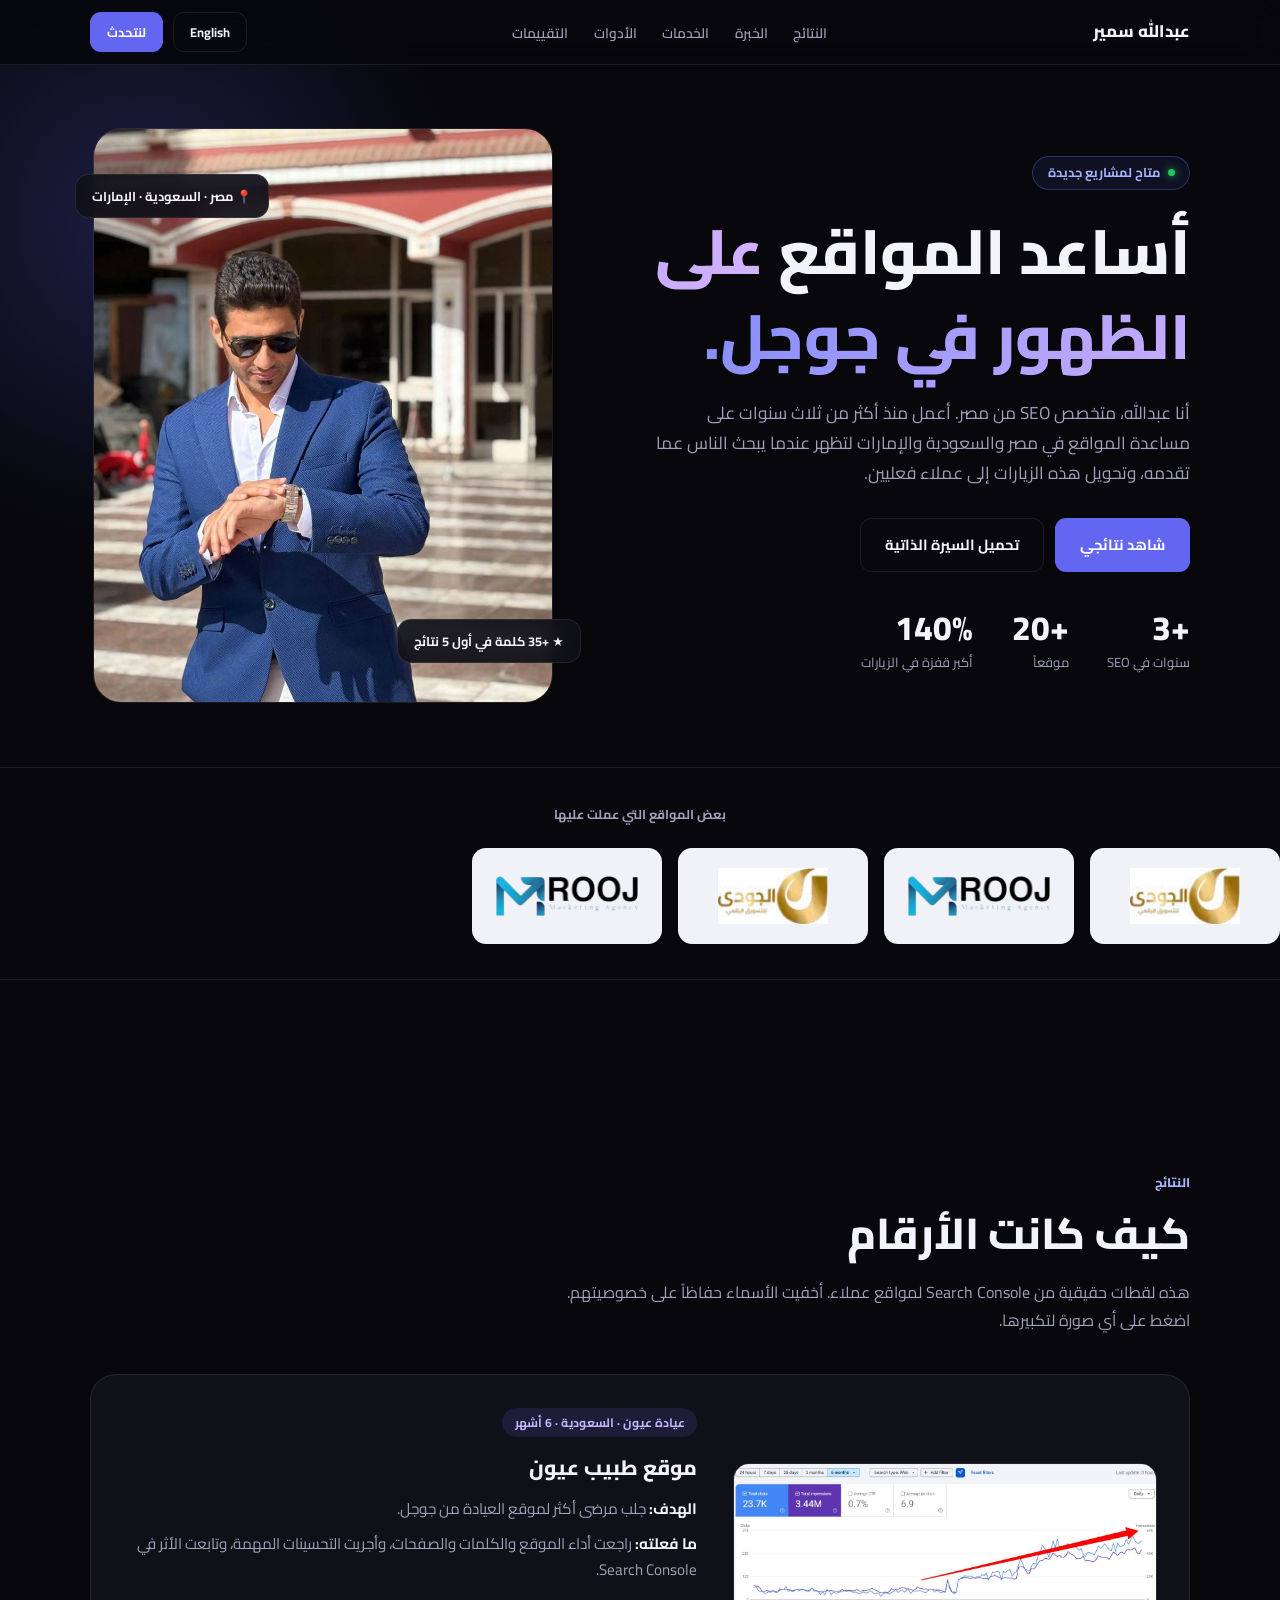
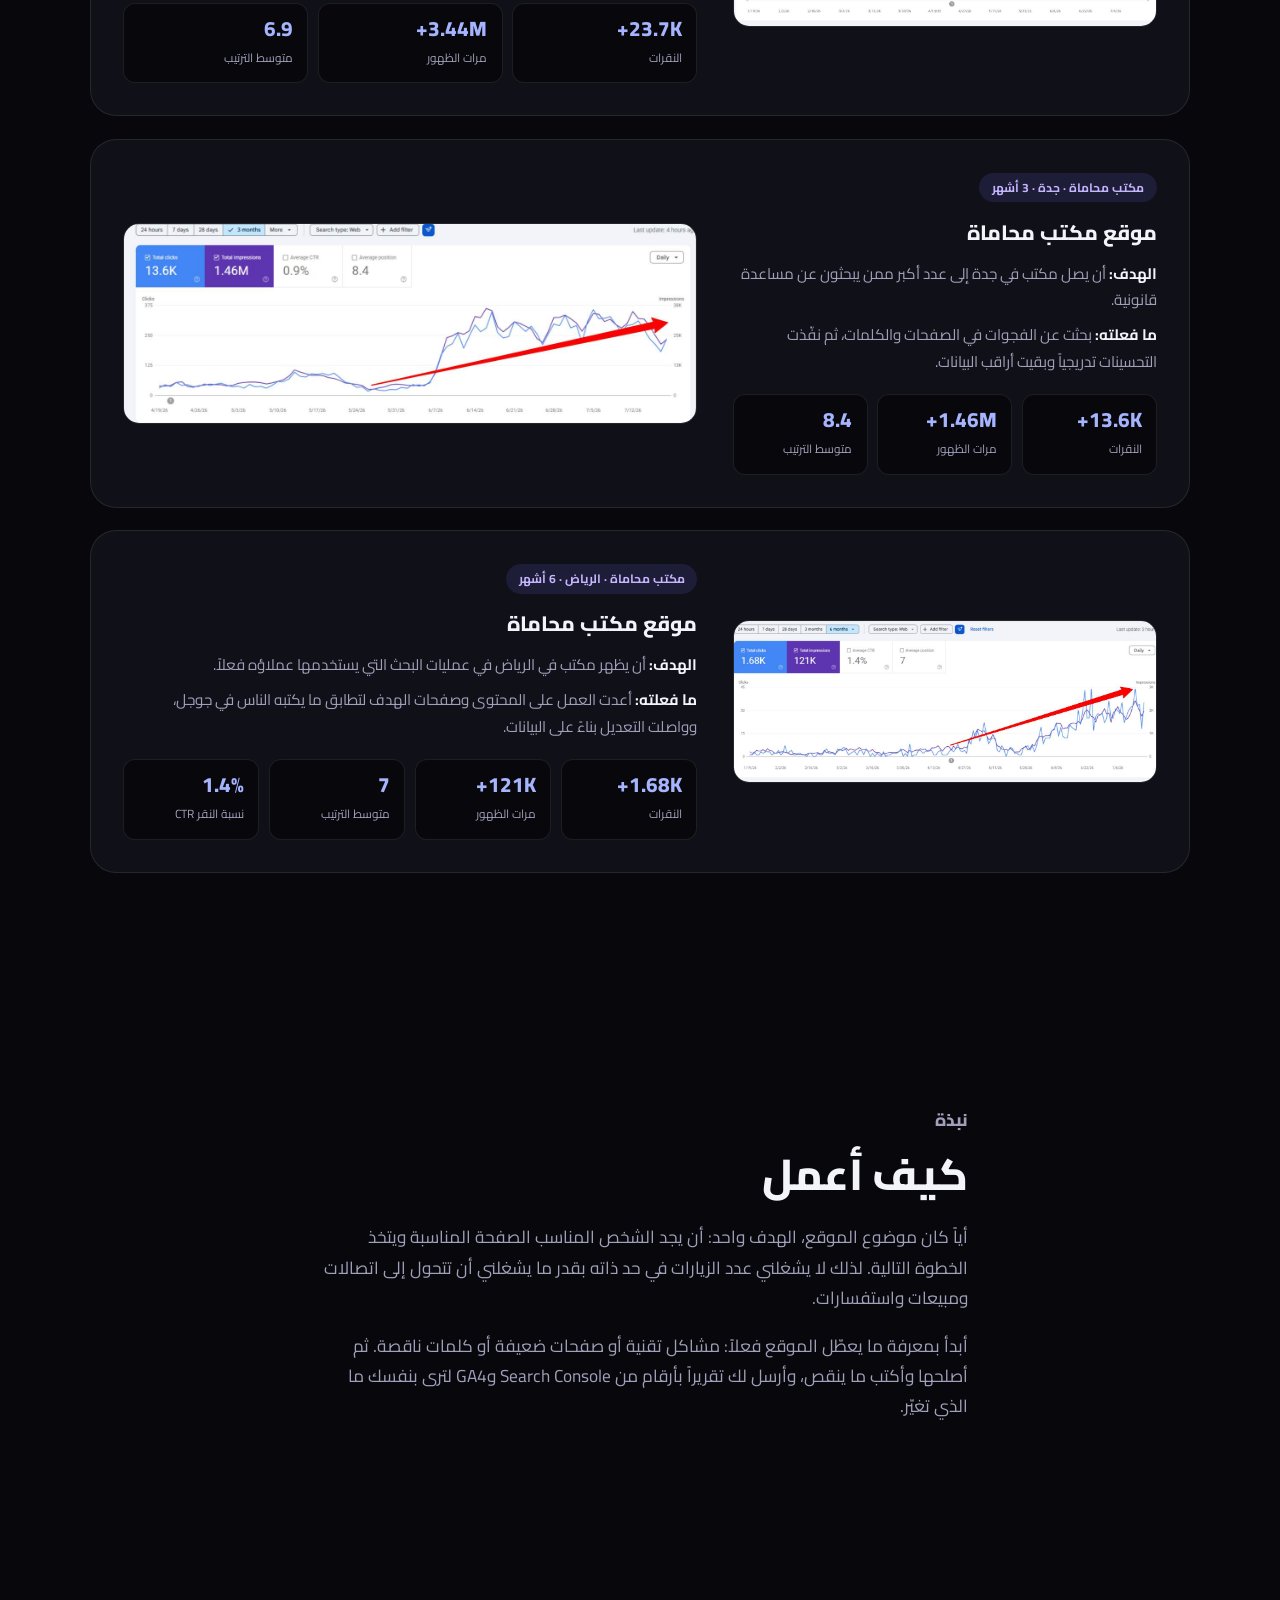
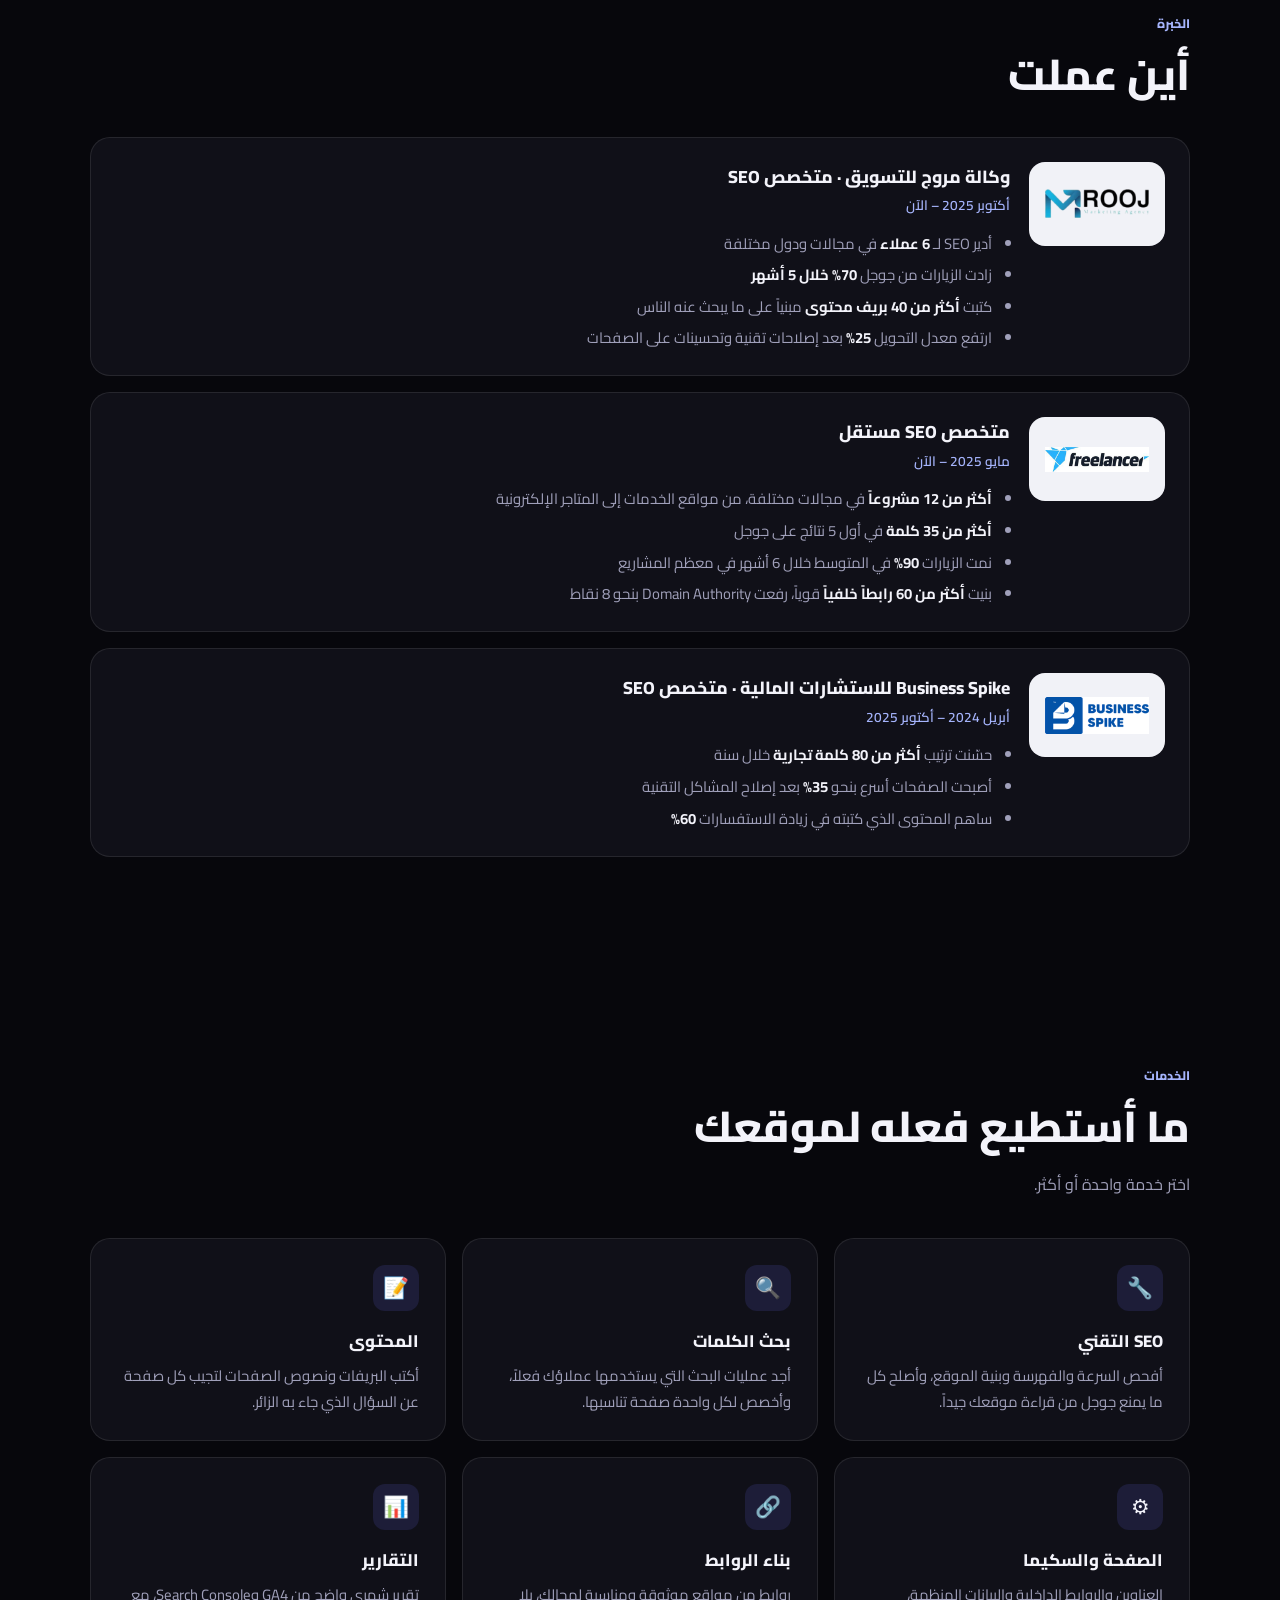
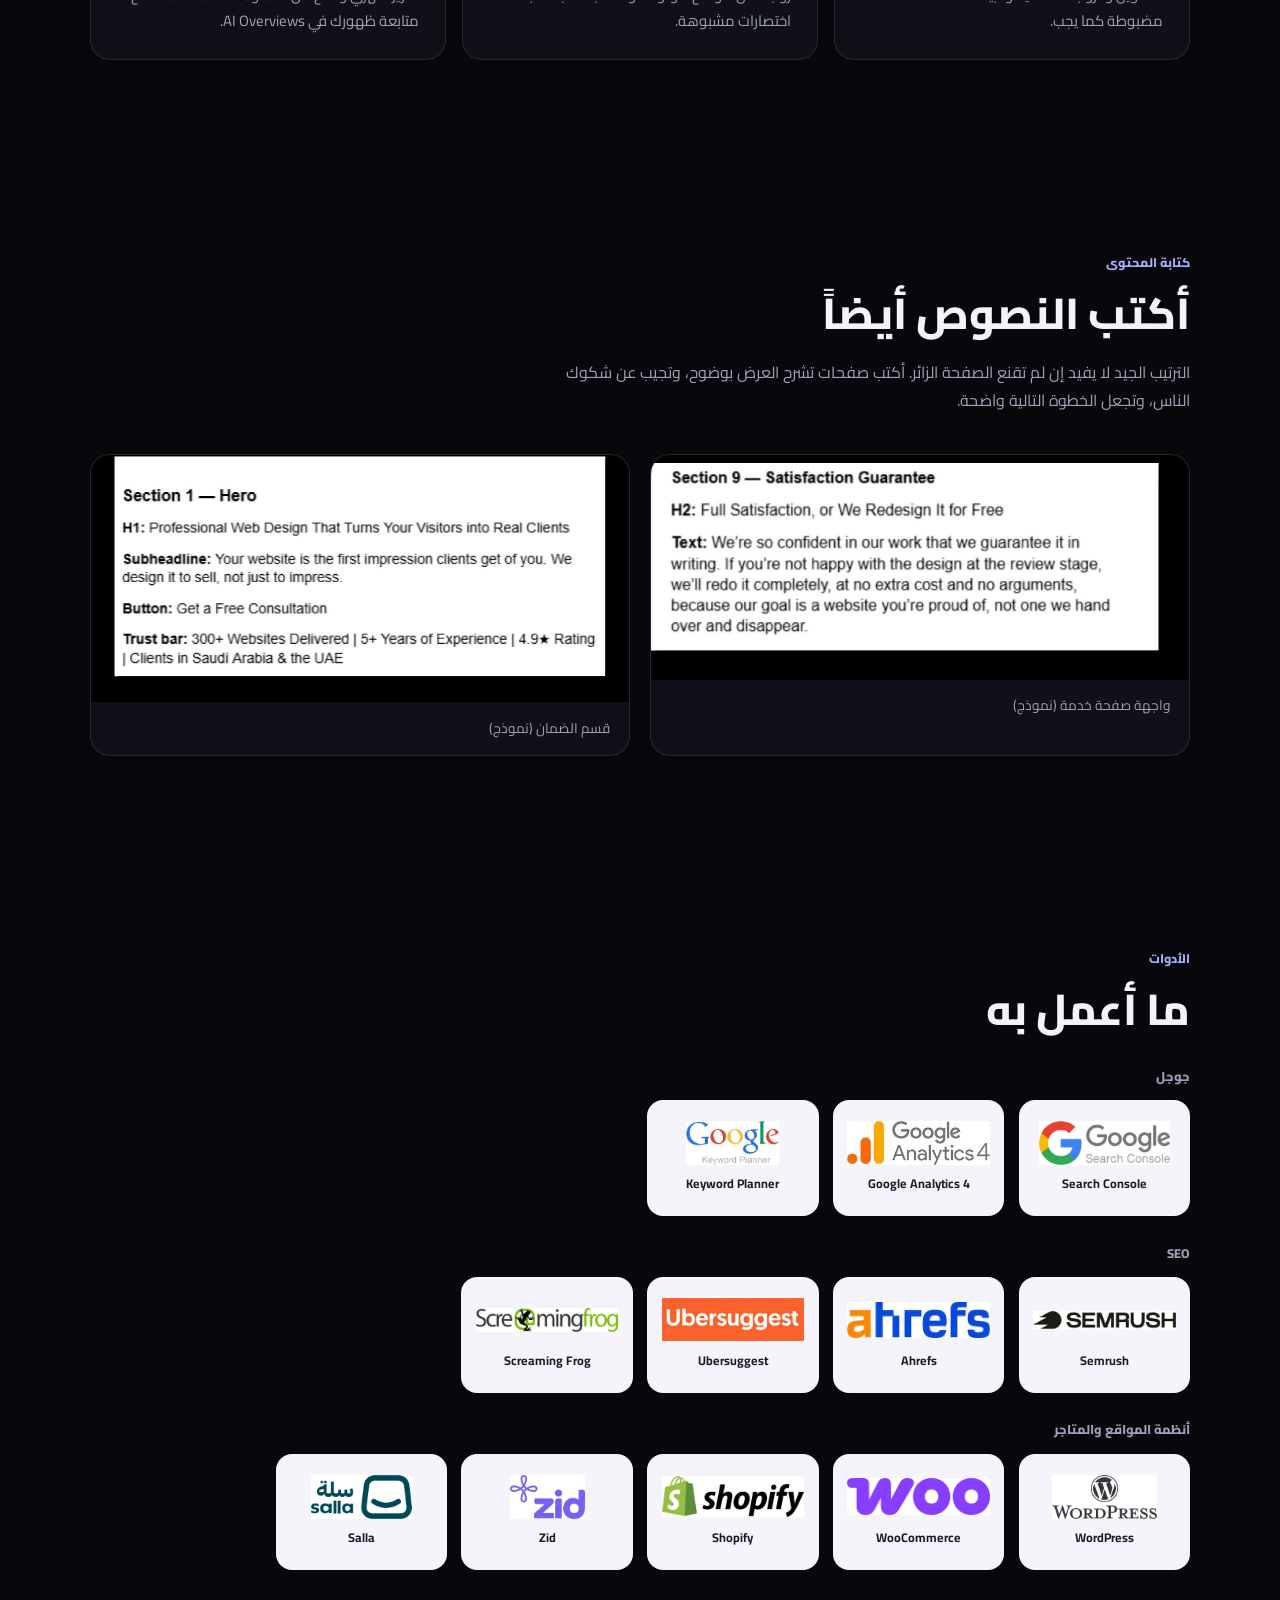
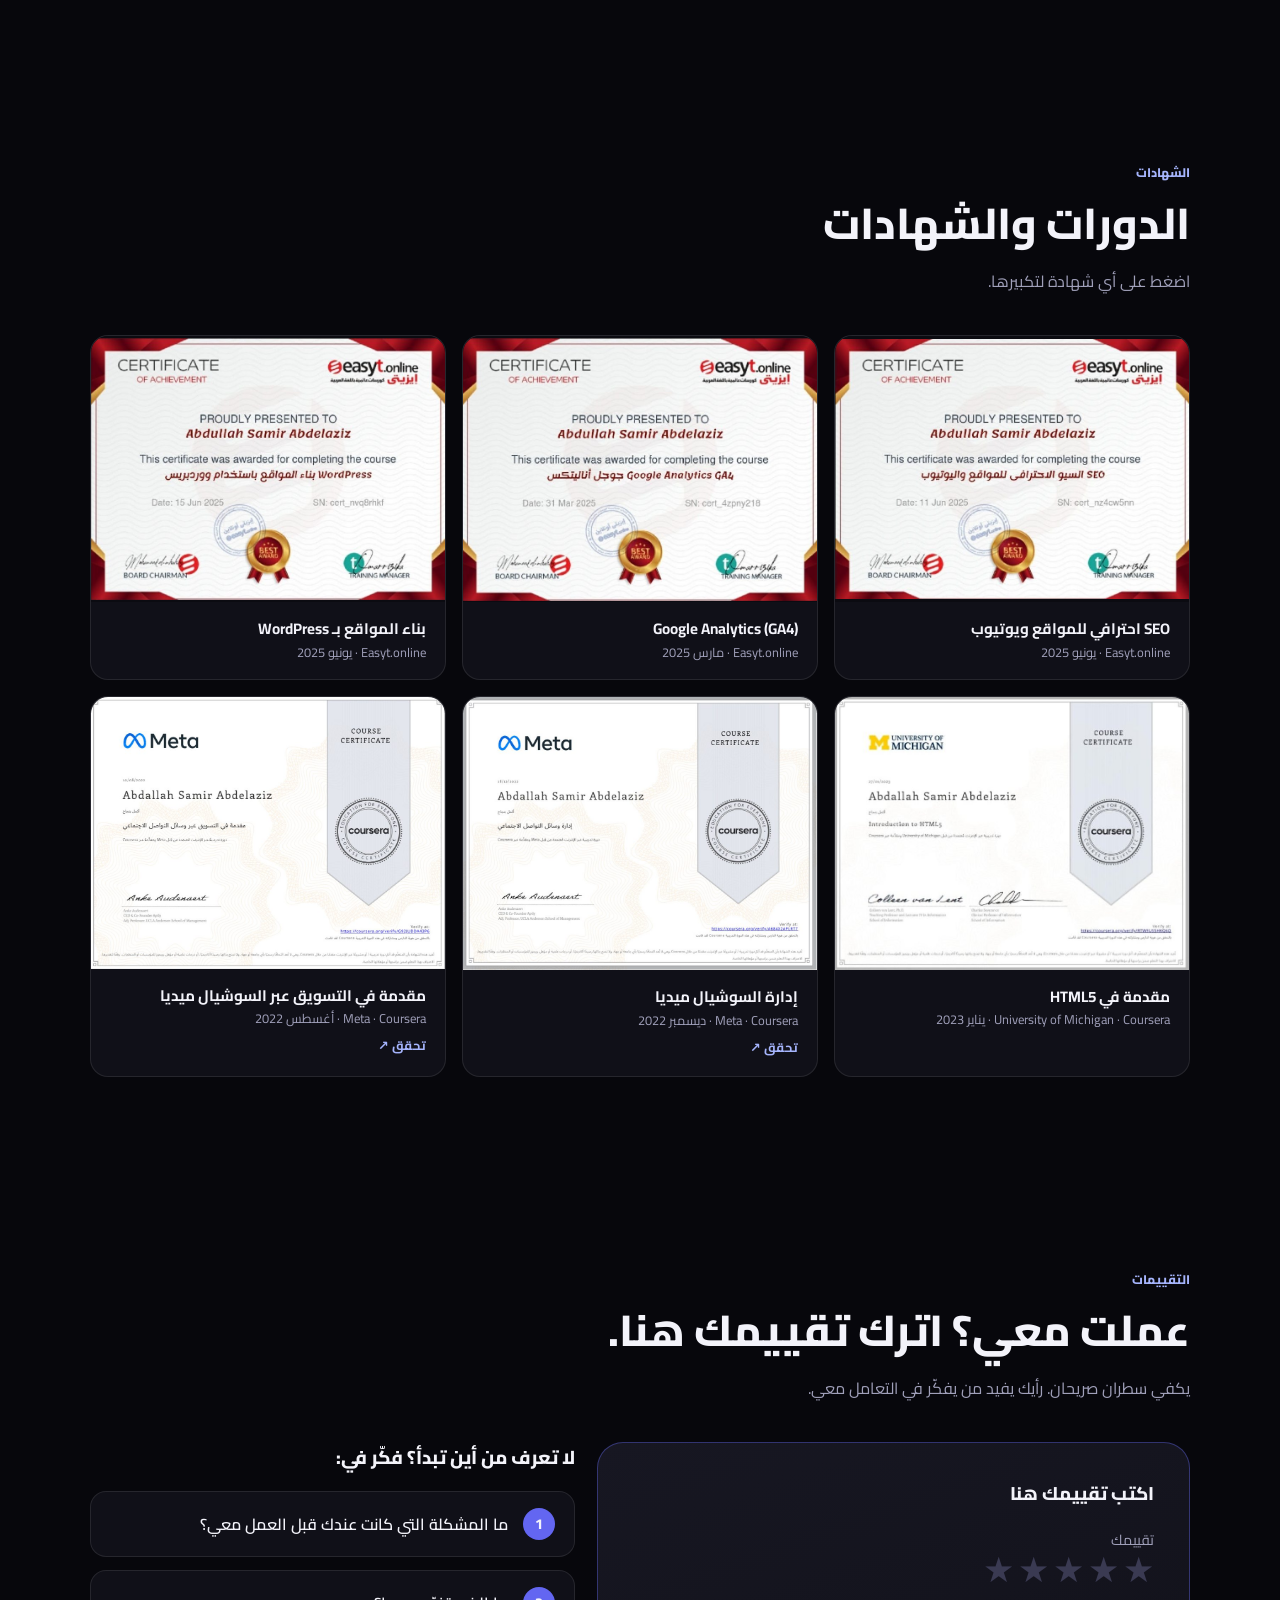
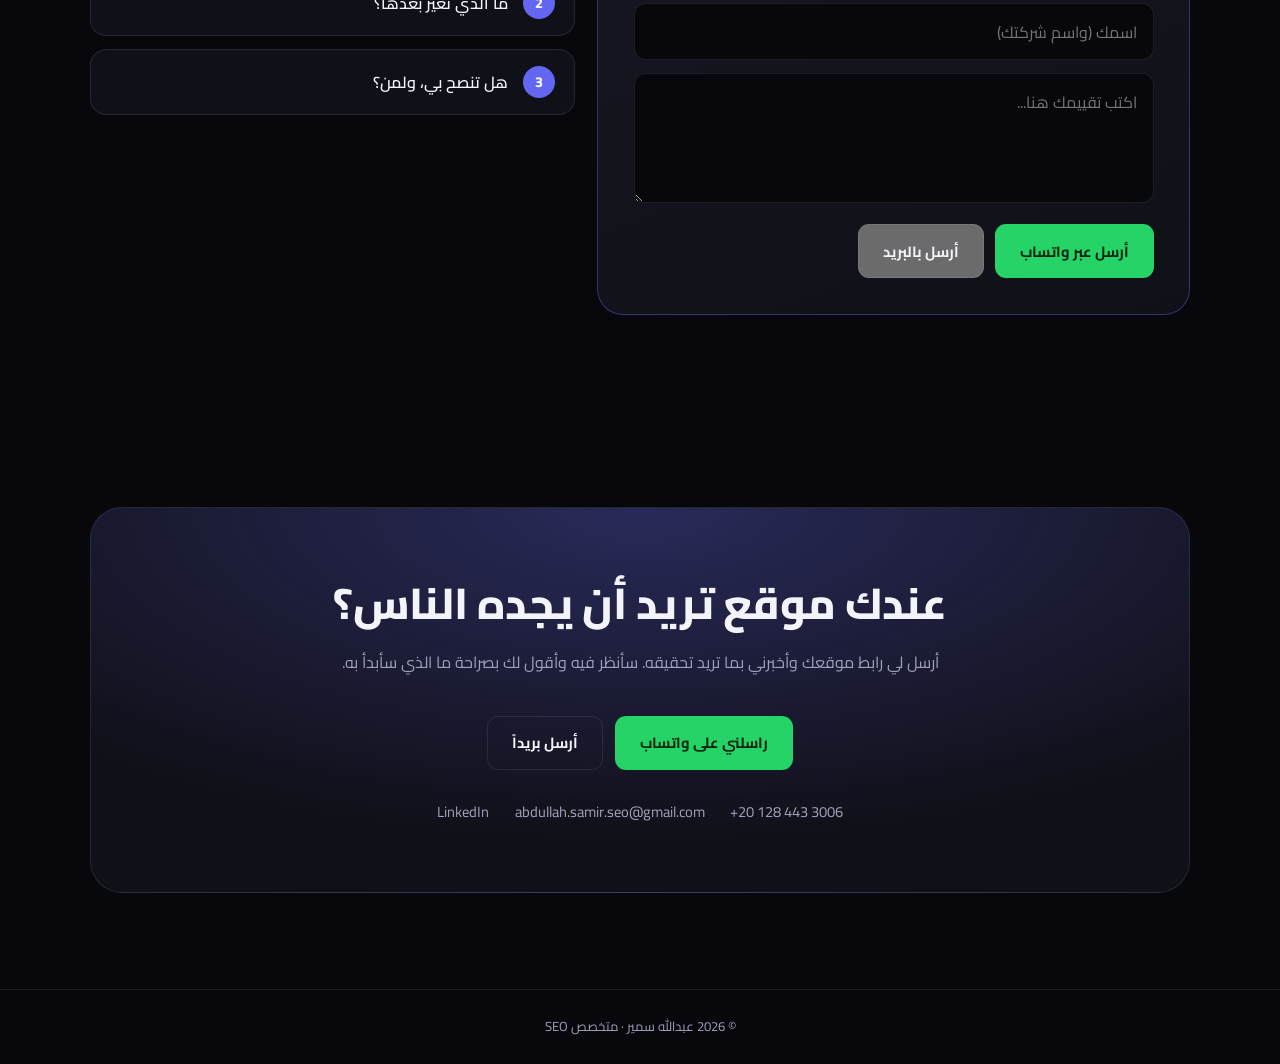
==== commit 34ca9459: "Add files via upload" ====
--- a/ar/index.html
+++ b/ar/index.html
@@ -5,7 +5,7 @@
 <meta property="og:title" content="عبدالله سمير | متخصص SEO"><meta property="og:description" content="متخصص SEO أساعد المواقع على الظهور في جوجل. من مصر، وأعمل مع عملاء في مصر والسعودية والإمارات. نتائج حقيقية من Search Console وبلا مبالغة."><meta property="og:type" content="website"><meta property="og:image" content="https://abdullahseo-portfolio.vercel.app/assets/abdullah-photo.jpg">
 <link rel="preconnect" href="https://fonts.googleapis.com"><link rel="preconnect" href="https://fonts.gstatic.com" crossorigin>
 <link href="https://fonts.googleapis.com/css2?family=Cairo:wght@400;600;700;800&family=Plus+Jakarta+Sans:wght@400;600;700;800&display=swap" rel="stylesheet">
-<link rel="stylesheet" href="../assets/style.css?v=4"><script type="application/ld+json">{"@context":"https://schema.org","@type":"Person","name":"Abdullah Samir","jobTitle":"SEO Specialist","url":"https://abdullahseo-portfolio.vercel.app/ar/","sameAs":["https://linkedin.com/in/abdallah-seo-specialist"],"knowsAbout":["SEO","Technical SEO","Content strategy","Google Search Console"]}</script></head><body>
+<link rel="stylesheet" href="../assets/style.css?v=5"><script type="application/ld+json">{"@context":"https://schema.org","@type":"Person","name":"Abdullah Samir","jobTitle":"SEO Specialist","url":"https://abdullahseo-portfolio.vercel.app/ar/","sameAs":["https://linkedin.com/in/abdallah-seo-specialist"],"knowsAbout":["SEO","Technical SEO","Content strategy","Google Search Console"]}</script></head><body>
 <header class="nav"><div class="w"><a class="logo" href="#top">عبدالله سمير</a><ul class="links"><li><a href="#results">النتائج</a></li><li><a href="#experience">الخبرة</a></li><li><a href="#services">الخدمات</a></li><li><a href="#tools">الأدوات</a></li><li><a href="#reviews">التقييمات</a></li></ul><div class="nr"><a class="btn bo sm" href="../en/index.html">English</a><a class="btn bp sm" href="#contact">لنتحدث</a><button class="burger" aria-label="Menu">☰</button></div></div></header>
 <main id="top"><section class="hero"><div class="w"><div class="hg"><div><span class="pill">متاح لمشاريع جديدة</span><h1>أساعد المواقع <em>على الظهور في جوجل.</em></h1><p class="lead">أنا عبدالله، متخصص SEO من مصر. أعمل منذ أكثر من ثلاث سنوات على مساعدة المواقع في مصر والسعودية والإمارات لتظهر عندما يبحث الناس عما تقدمه، وتحويل هذه الزيارات إلى عملاء فعليين.</p>
 <div class="acts"><a class="btn bp" href="#results">شاهد نتائجي</a><a class="btn bo" href="../assets/Abdullah-Samir-CV.pdf" download>تحميل السيرة الذاتية</a></div>
@@ -25,4 +25,4 @@
 <div><h3 style="font-weight:800">لا تعرف من أين تبدأ؟ فكّر في:</h3><ol class="qs"><li>ما المشكلة التي كانت عندك قبل العمل معي؟</li><li>ما الذي تغيّر بعدها؟</li><li>هل تنصح بي، ولمن؟</li></ol></div></div><div class="rl" id="rvl"></div></div></section>
 <section id="contact"><div class="w"><div class="cta"><h2>عندك موقع تريد أن يجده الناس؟</h2><p class="sub">أرسل لي رابط موقعك وأخبرني بما تريد تحقيقه. سأنظر فيه وأقول لك بصراحة ما الذي سأبدأ به.</p><div class="acts"><a class="btn wa" href="https://wa.me/201284433006?text=%D9%85%D8%B1%D8%AD%D8%A8%D8%A7%D9%8B%20%D8%B9%D8%A8%D8%AF%D8%A7%D9%84%D9%84%D9%87%D8%8C%20%D8%A3%D8%B1%D9%8A%D8%AF%20%D8%A3%D9%86%20%D8%A3%D8%AA%D8%AD%D8%AF%D8%AB%20%D9%85%D8%B9%D9%83%20%D8%B9%D9%86%20%D9%85%D9%88%D9%82%D8%B9%D9%8A." target="_blank" rel="noopener">راسلني على واتساب</a><a class="btn bo" href="mailto:abdullah.samir.seo@gmail.com">أرسل بريداً</a></div>
 <div class="cl"><a href="tel:+201284433006" dir="ltr">+20 128 443 3006</a><a href="mailto:abdullah.samir.seo@gmail.com">abdullah.samir.seo@gmail.com</a><a href="https://linkedin.com/in/abdallah-seo-specialist" target="_blank" rel="noopener">LinkedIn</a></div></div></div></section></main>
-<footer><div class="w">© 2026 عبدالله سمير · متخصص SEO</div></footer><div id="lb"><img alt=""></div><script src="../assets/reviews.js?v=4"></script><script src="../assets/app.js?v=4"></script></body></html>+<footer><div class="w">© 2026 عبدالله سمير · متخصص SEO</div></footer><div id="lb"><img alt=""></div><script src="../assets/reviews.js?v=5"></script><script src="../assets/app.js?v=5"></script></body></html>
--- a/assets/style.css
+++ b/assets/style.css
@@ -57,9 +57,9 @@
 .kp{display:grid;grid-template-columns:repeat(auto-fit,minmax(92px,1fr));gap:.6rem;margin-top:1.2rem}
 .kp div{background:var(--bg);border:1px solid var(--bd);border-radius:12px;padding:.8rem .9rem}
 .kp b{display:block;font-size:1.3rem;font-weight:800;color:var(--l);line-height:1.2}.kp span{font-size:.74rem;color:var(--m)}
-.job{display:grid;grid-template-columns:68px 1fr;gap:1.2rem;background:var(--s);border:1px solid var(--bd);border-radius:20px;padding:1.5rem;margin-bottom:1rem}
-.lg{width:64px;height:64px;border-radius:16px;background:#f1f2f7;display:grid;place-items:center;padding:10px}
-.lg img{max-height:100%;object-fit:contain}
+.job{display:grid;grid-template-columns:136px 1fr;gap:1.2rem;background:var(--s);border:1px solid var(--bd);border-radius:20px;padding:1.5rem;margin-bottom:1rem}
+.lg{width:136px;height:84px;border-radius:16px;background:#f1f2f7;display:grid;place-items:center;padding:12px 16px}
+.lg img{max-width:100%;max-height:100%;object-fit:contain}
 .job h3{font-size:1.1rem;font-weight:800}.job .mt{color:var(--l);font-size:.85rem;font-weight:600;margin:.1rem 0 .8rem}
 .job ul{margin-inline-start:1.1rem;color:var(--m);font-size:.93rem;display:grid;gap:.35rem}.job li b{color:var(--t)}
 .cp{display:grid;grid-template-columns:1fr 1fr;gap:1.2rem}
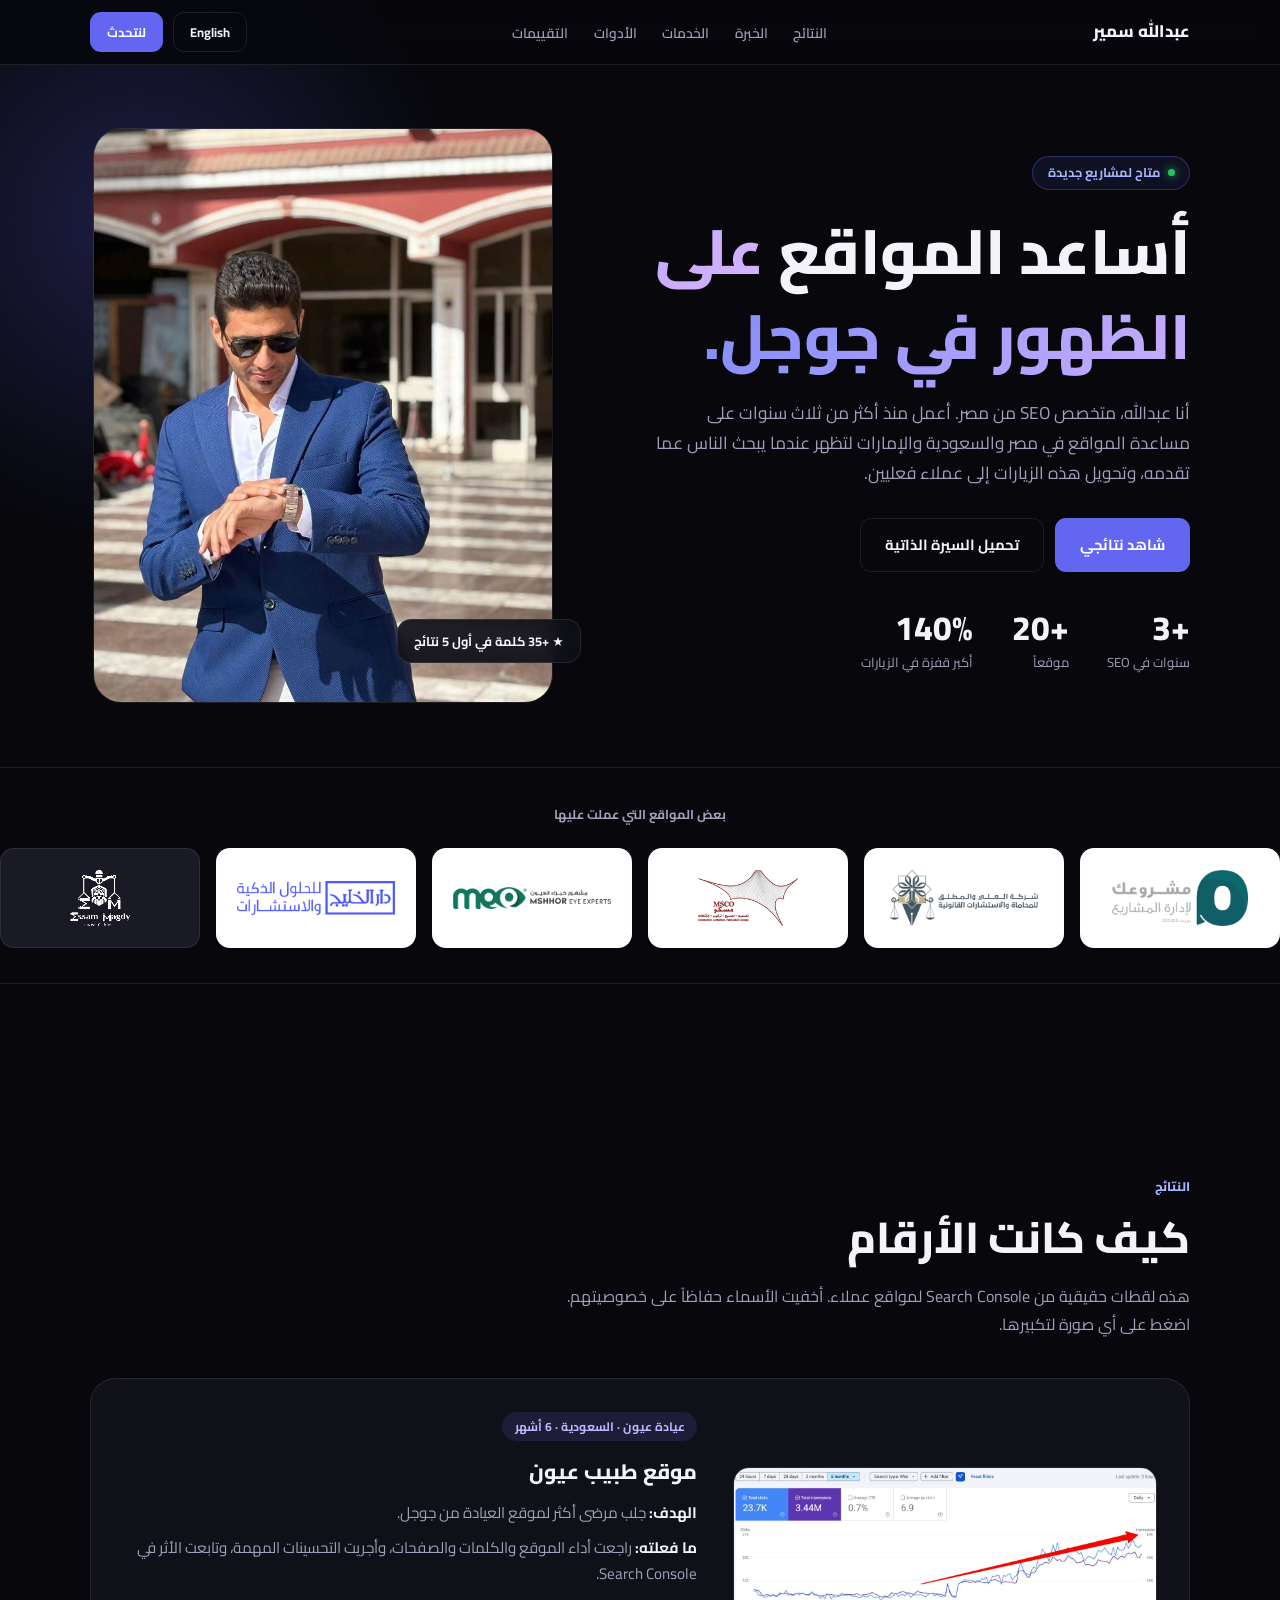
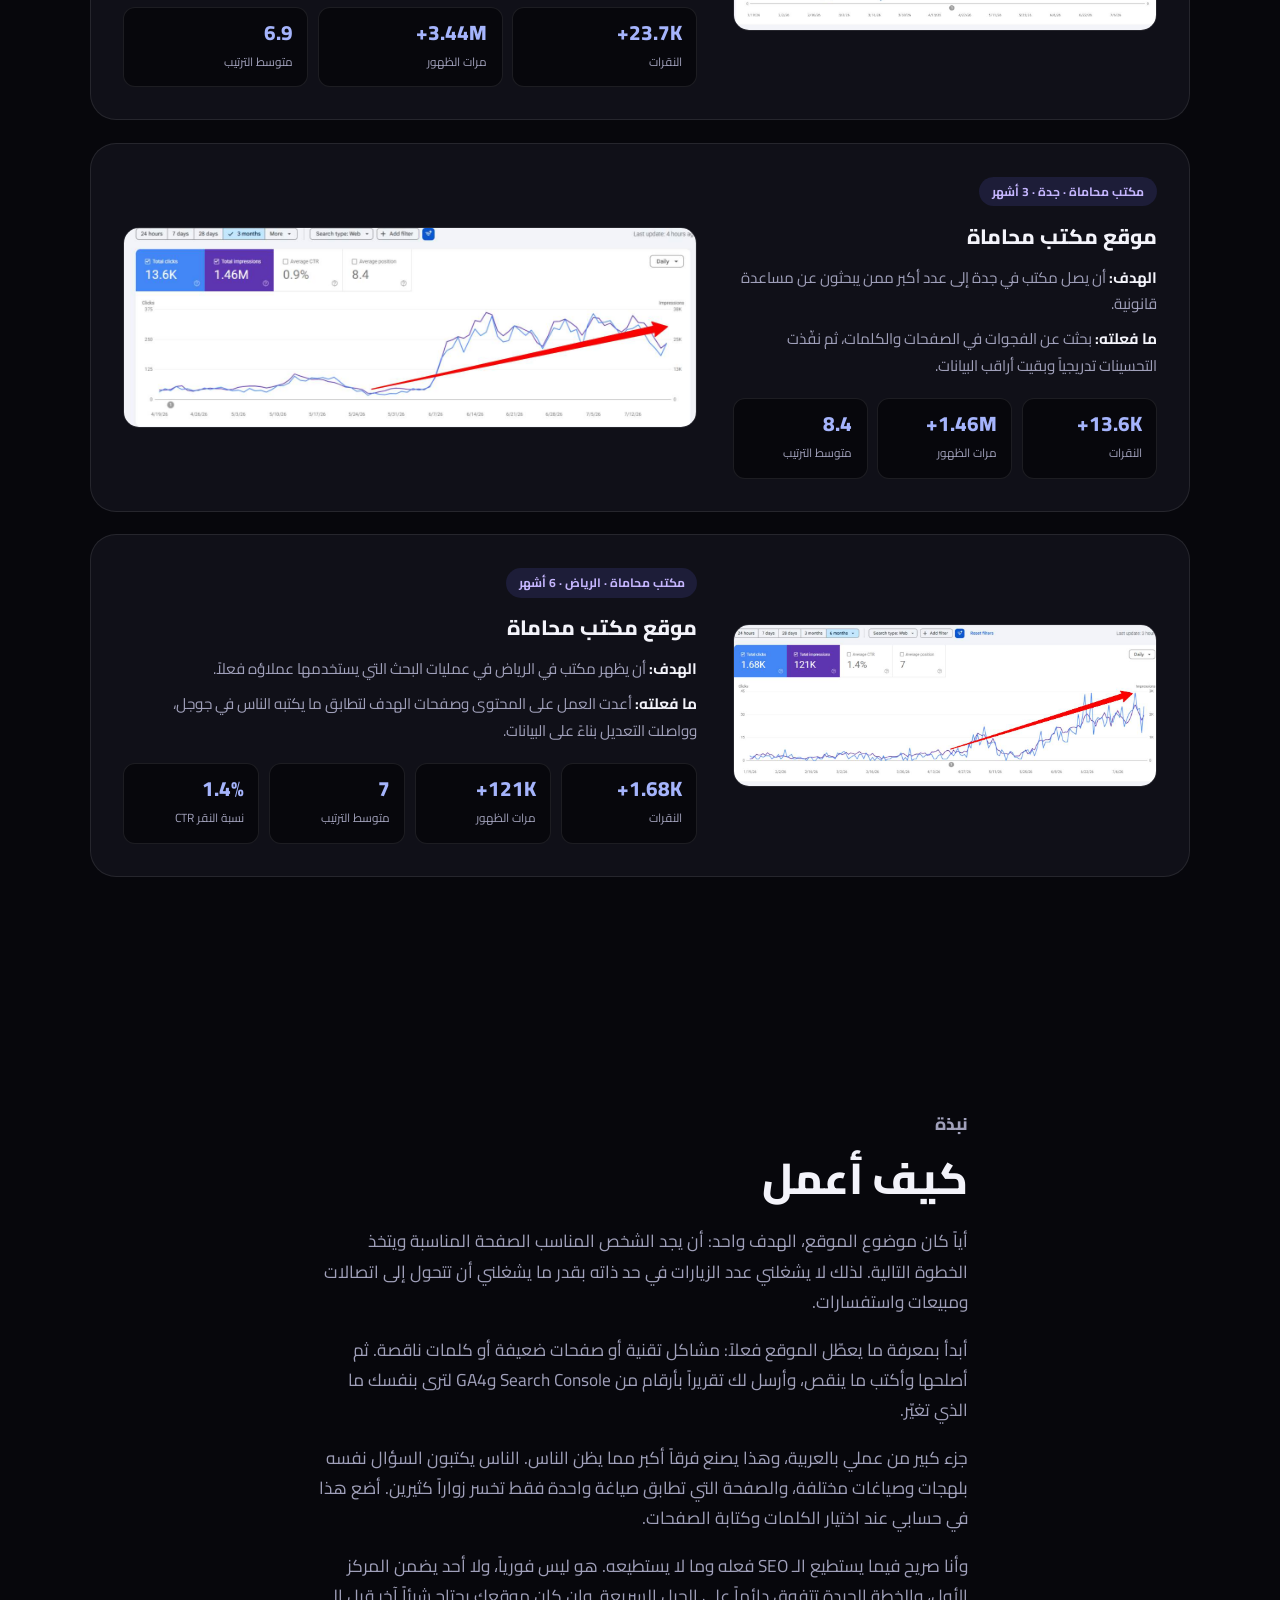
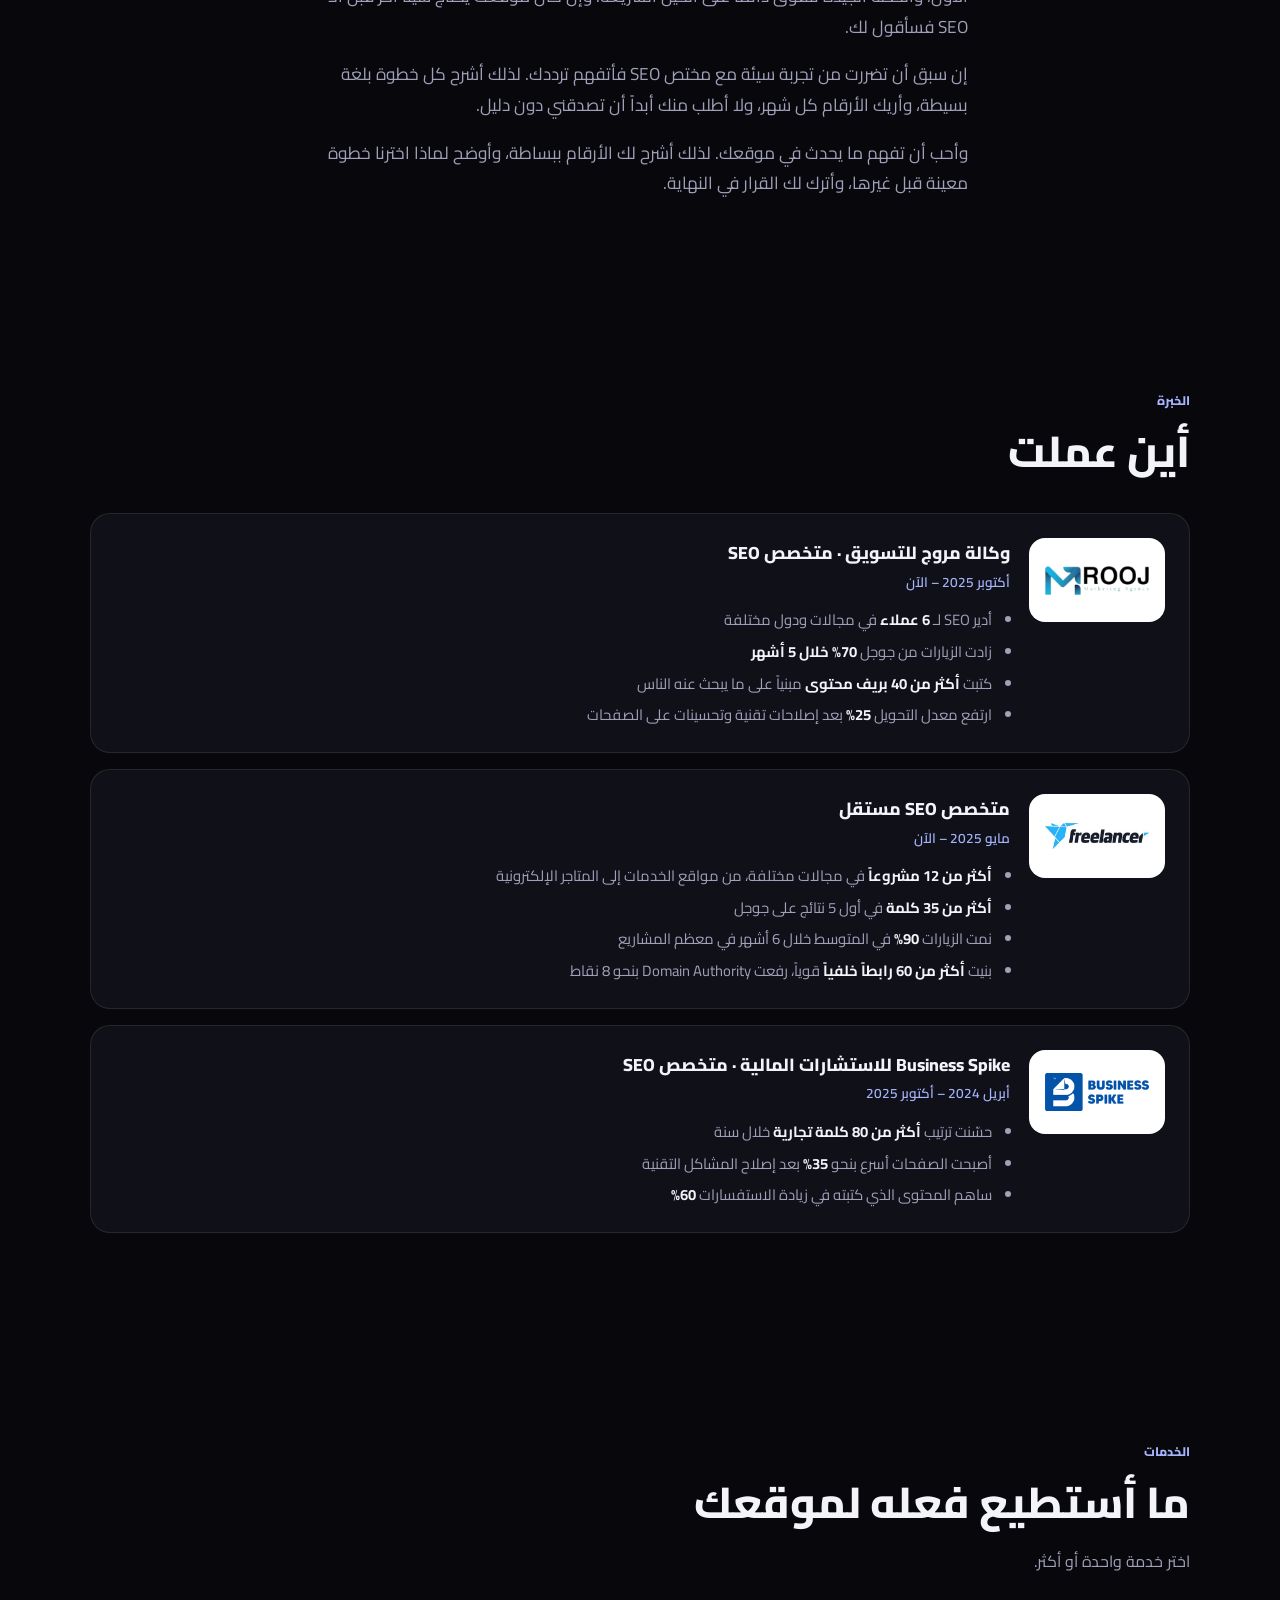
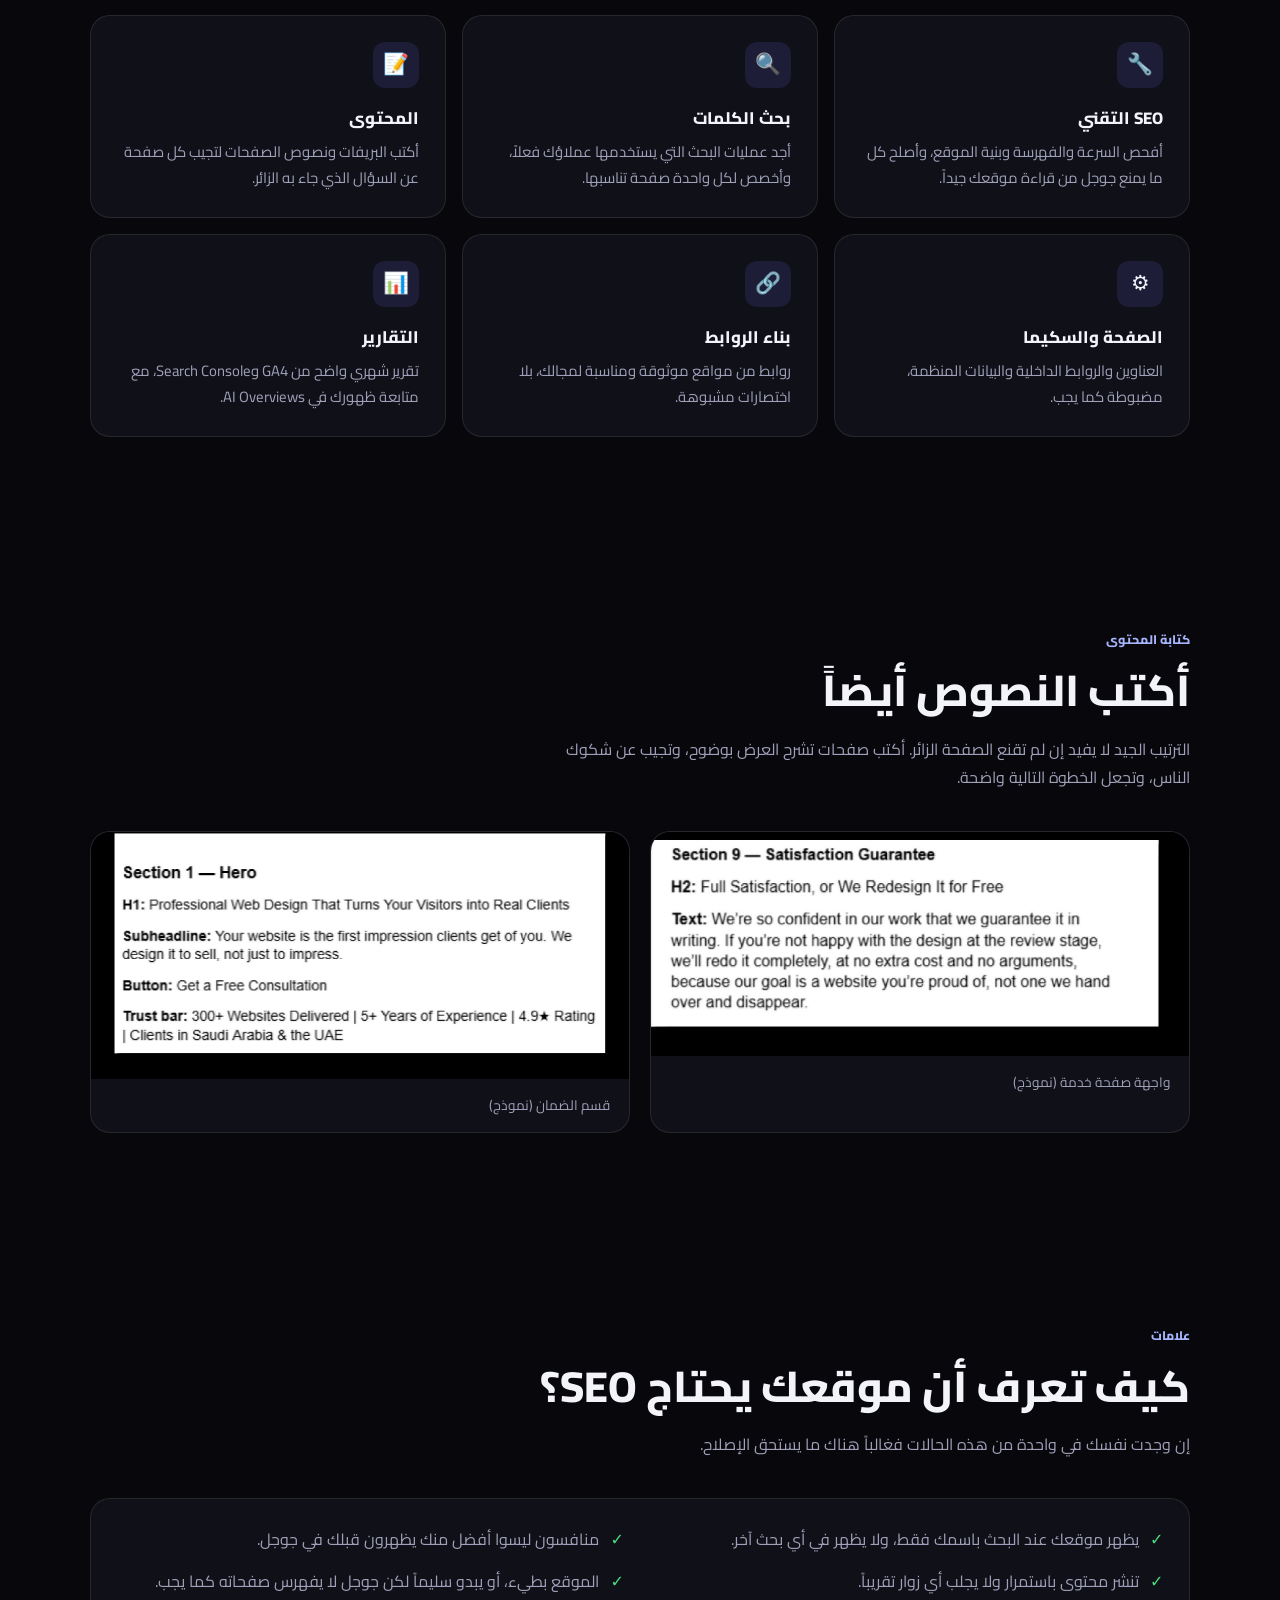
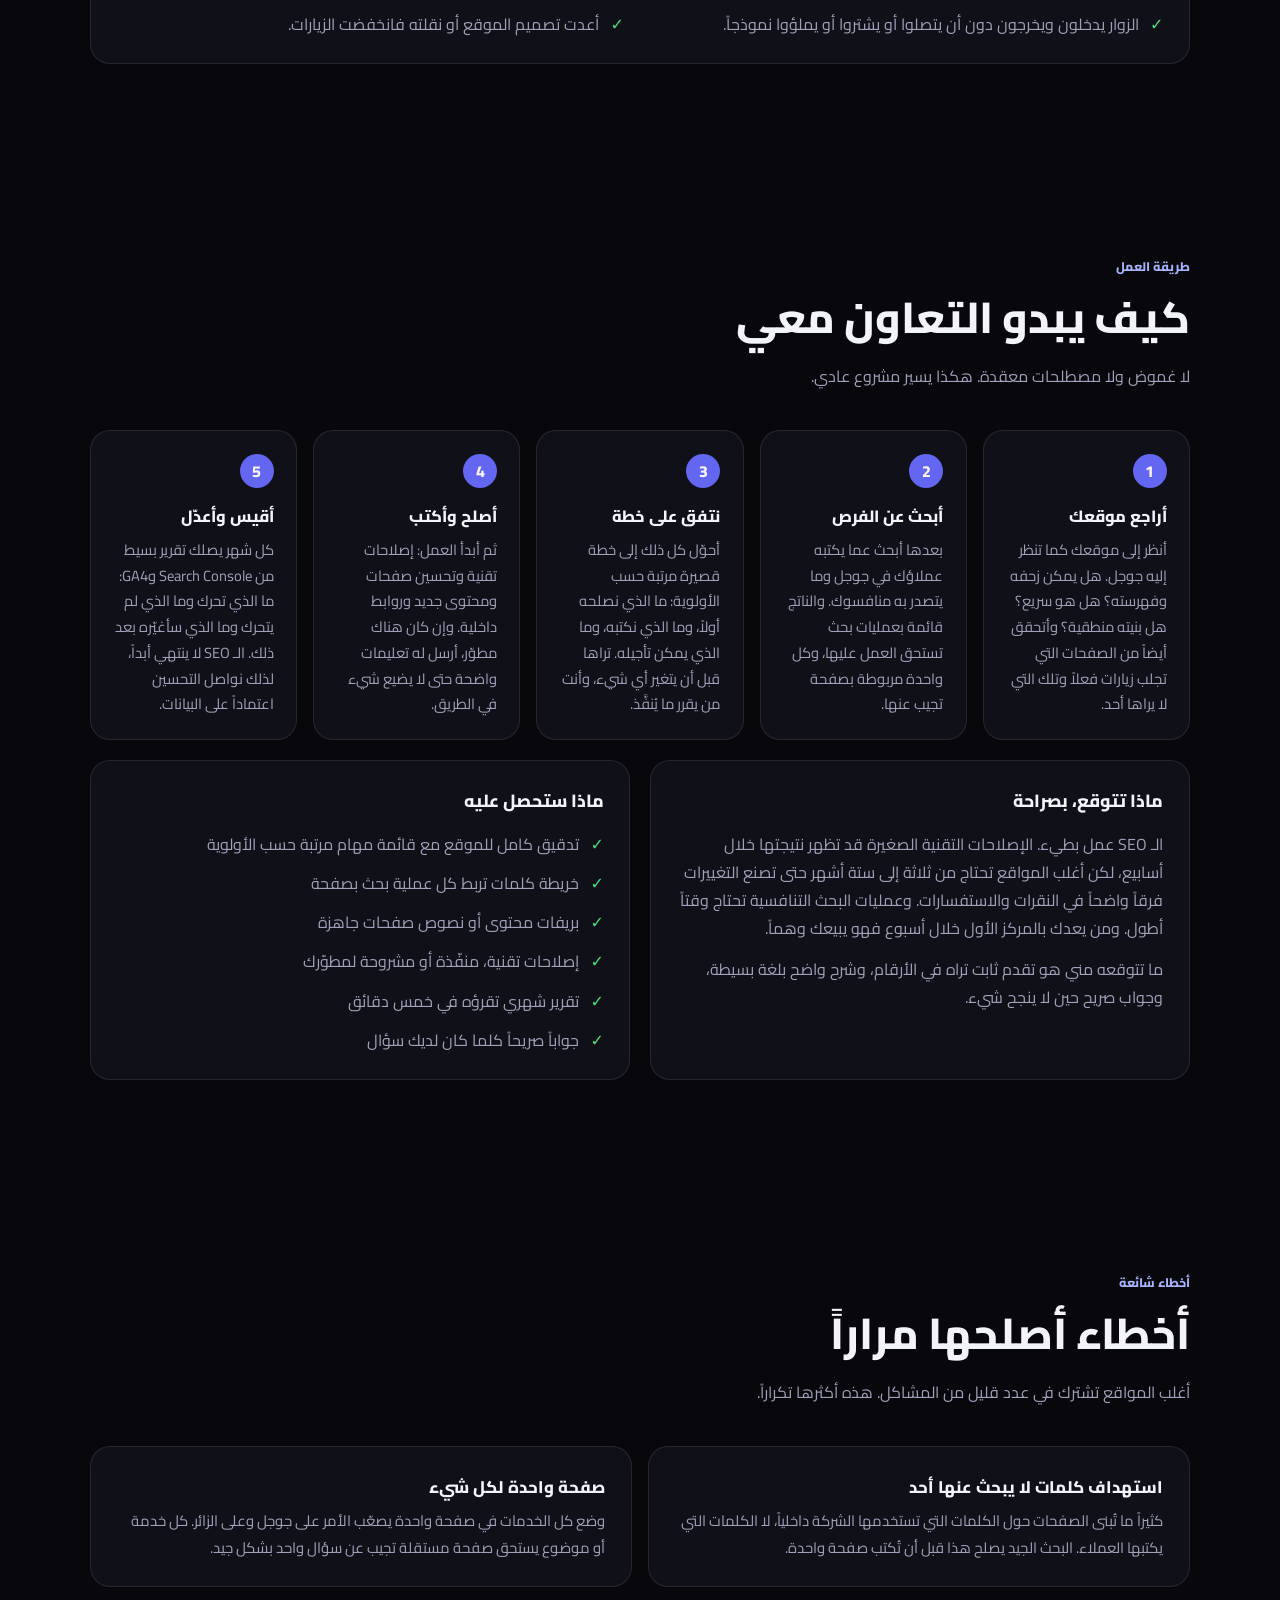
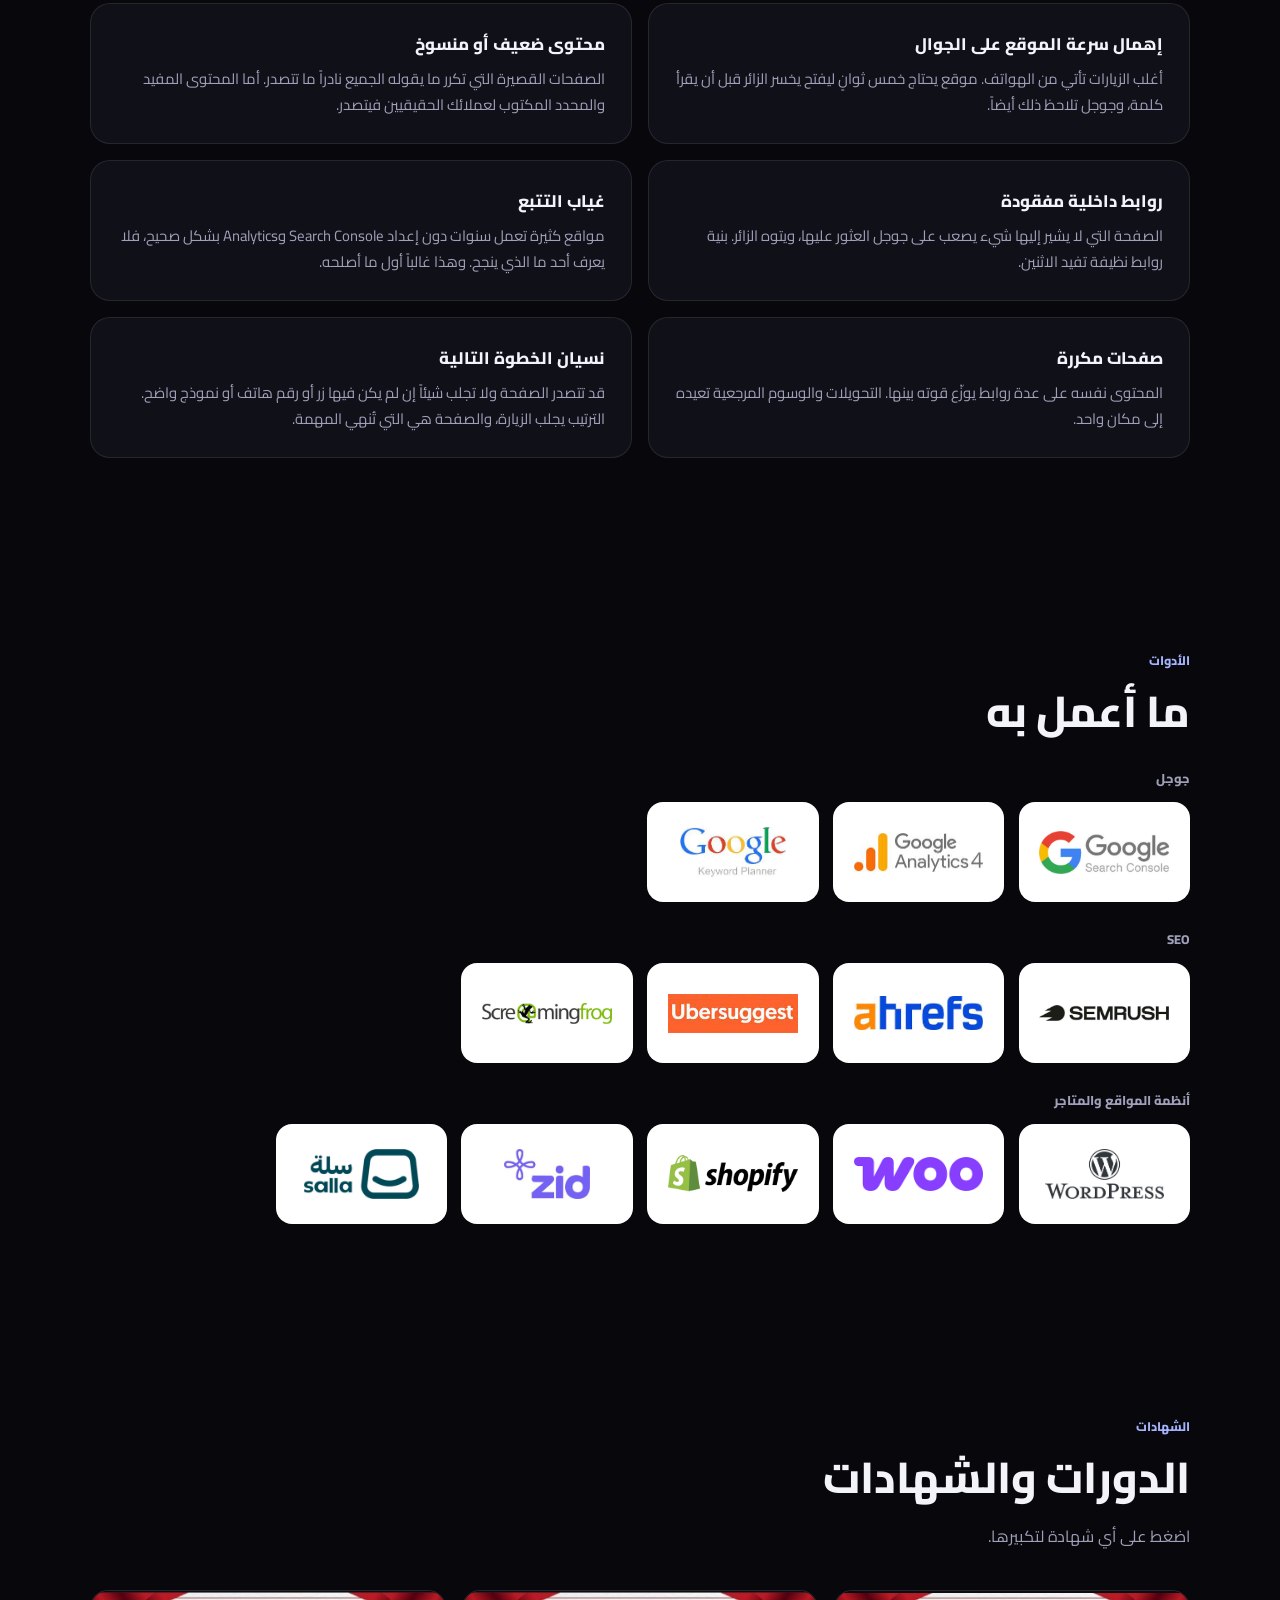
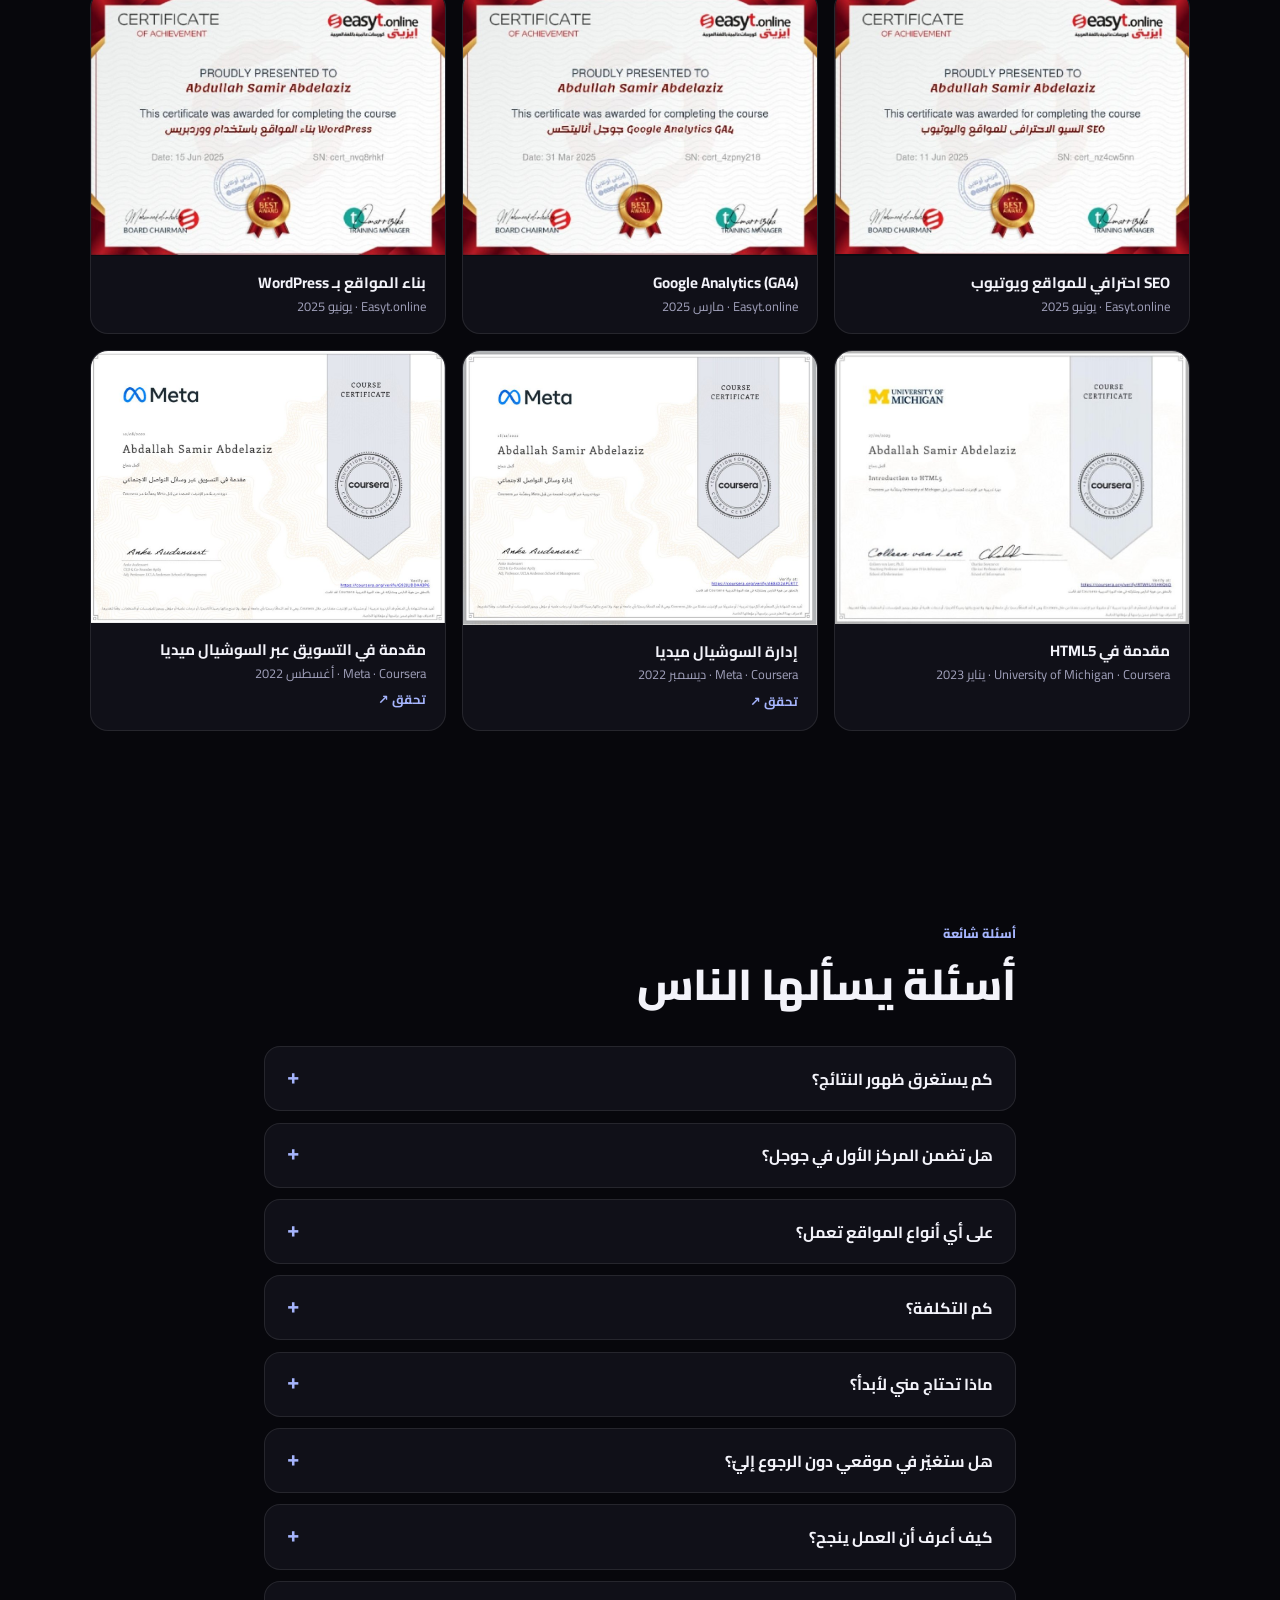
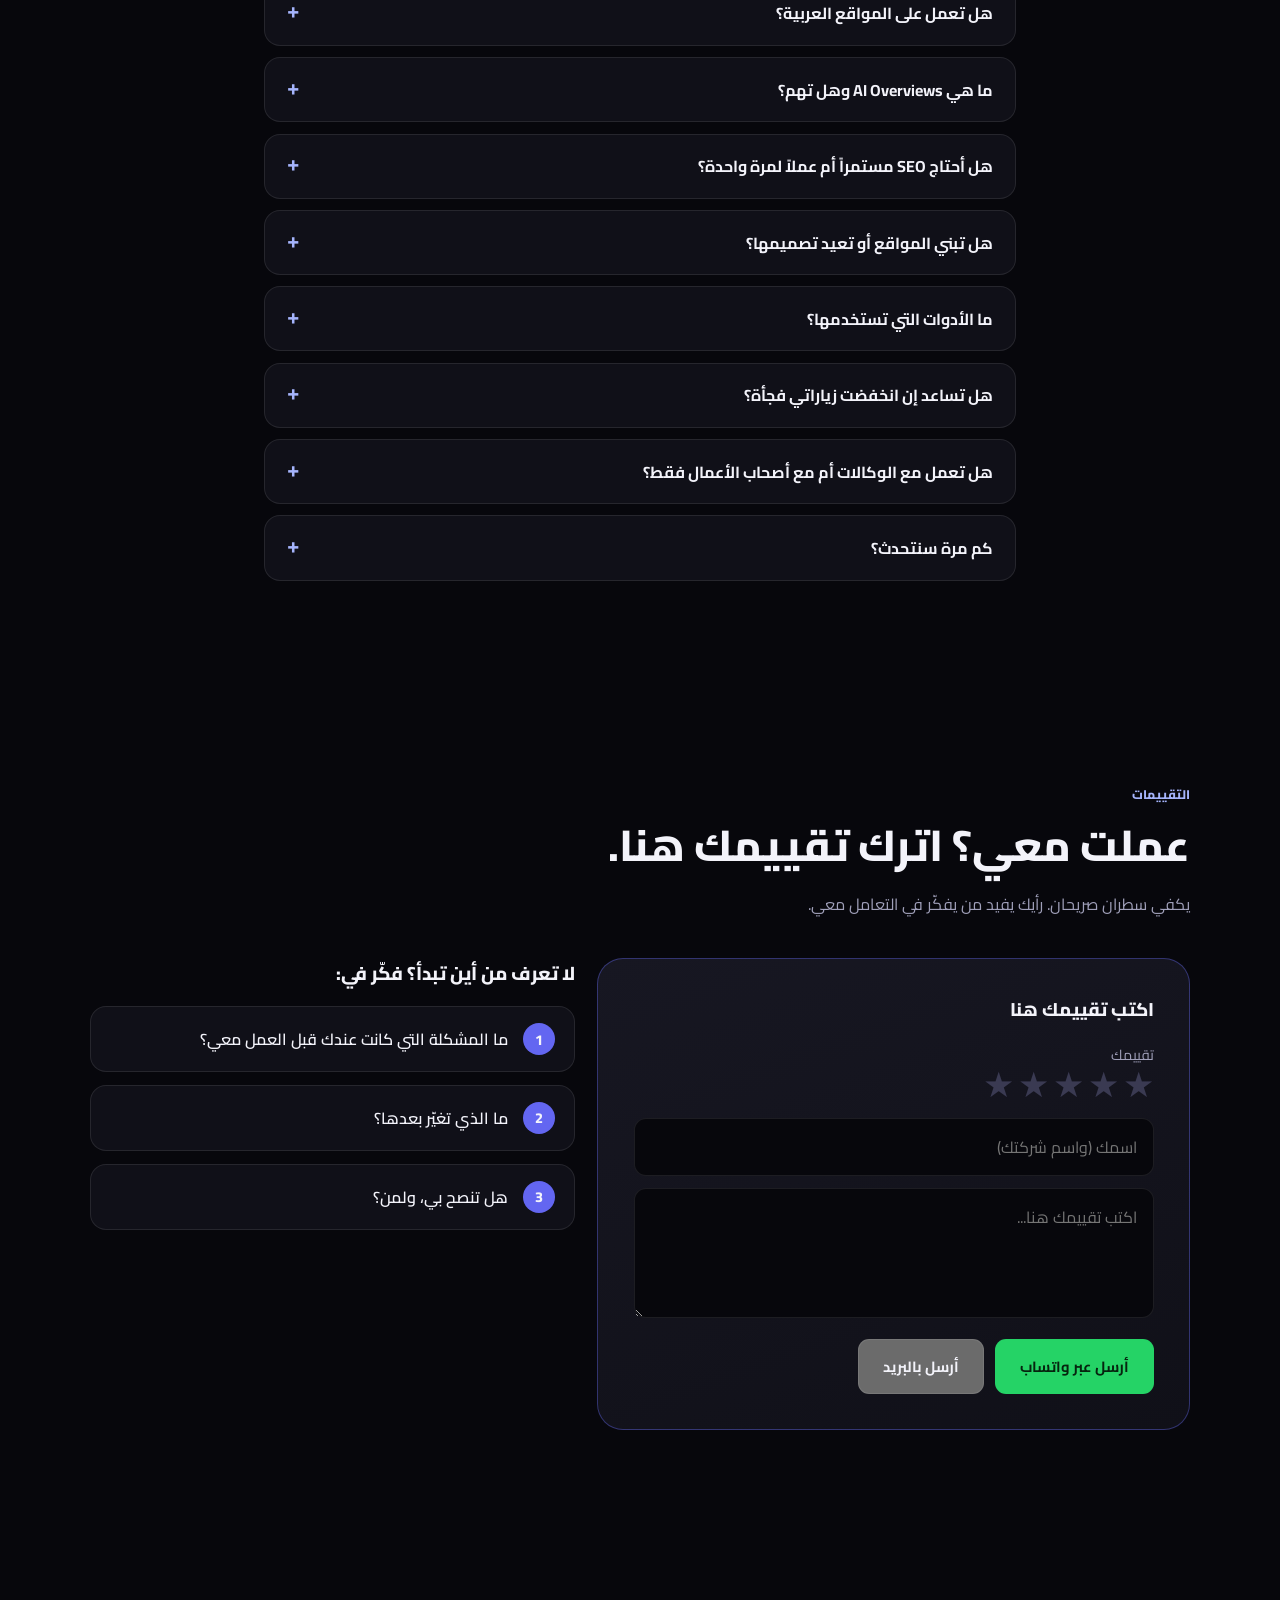
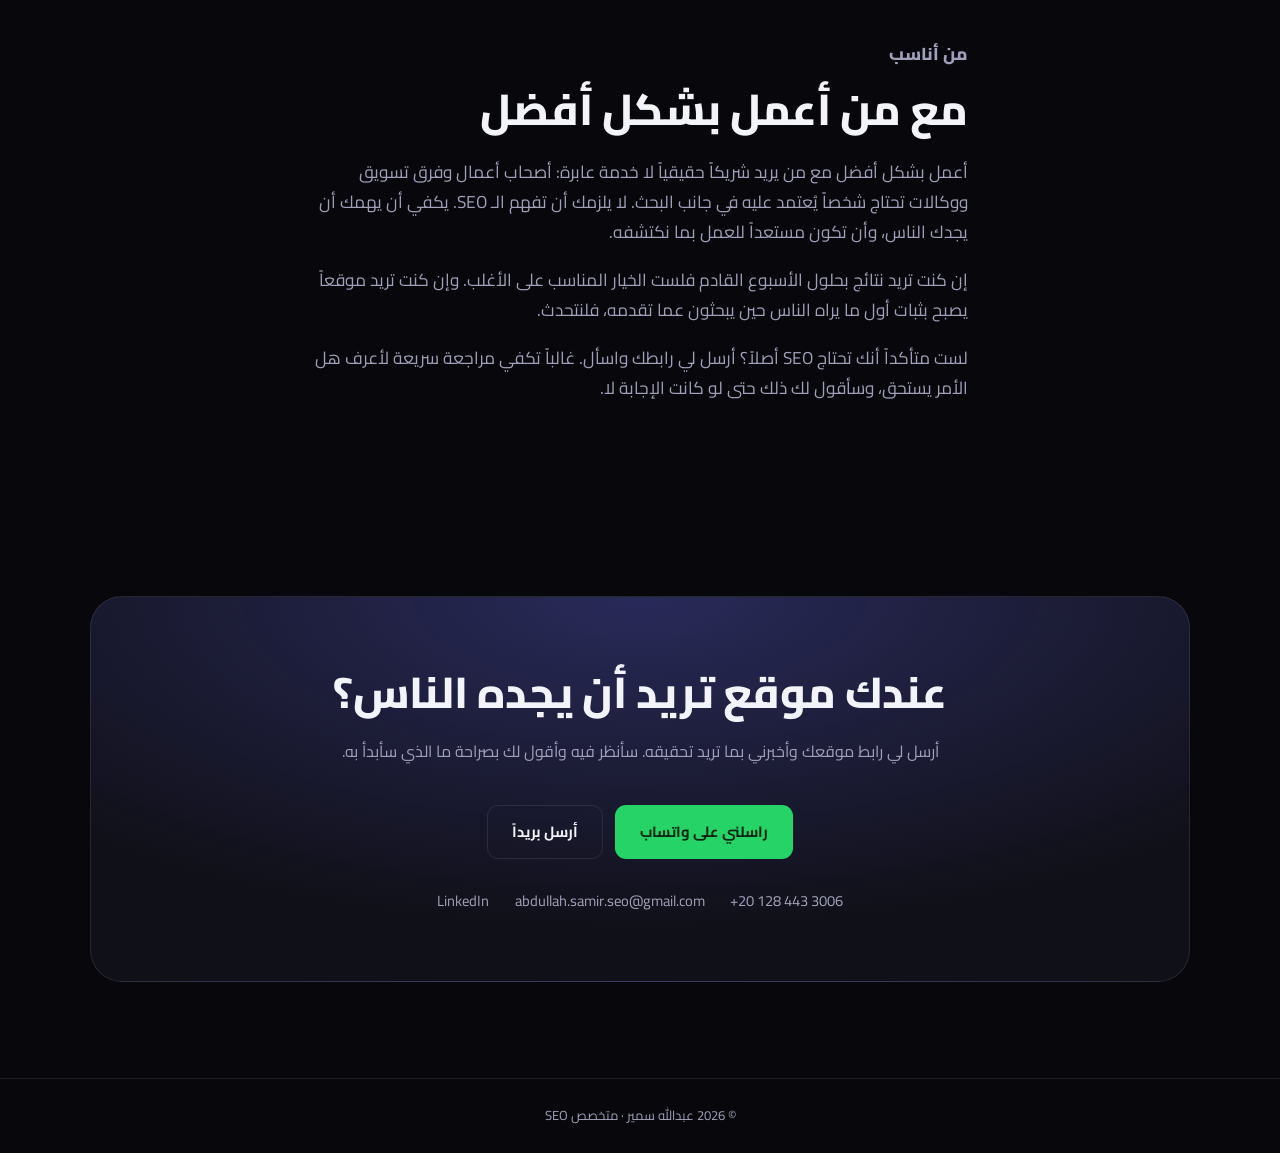
==== commit a7c810c6: "Add files via upload" ====
--- a/ar/index.html
+++ b/ar/index.html
@@ -5,24 +5,29 @@
 <meta property="og:title" content="عبدالله سمير | متخصص SEO"><meta property="og:description" content="متخصص SEO أساعد المواقع على الظهور في جوجل. من مصر، وأعمل مع عملاء في مصر والسعودية والإمارات. نتائج حقيقية من Search Console وبلا مبالغة."><meta property="og:type" content="website"><meta property="og:image" content="https://abdullahseo-portfolio.vercel.app/assets/abdullah-photo.jpg">
 <link rel="preconnect" href="https://fonts.googleapis.com"><link rel="preconnect" href="https://fonts.gstatic.com" crossorigin>
 <link href="https://fonts.googleapis.com/css2?family=Cairo:wght@400;600;700;800&family=Plus+Jakarta+Sans:wght@400;600;700;800&display=swap" rel="stylesheet">
-<link rel="stylesheet" href="../assets/style.css?v=5"><script type="application/ld+json">{"@context":"https://schema.org","@type":"Person","name":"Abdullah Samir","jobTitle":"SEO Specialist","url":"https://abdullahseo-portfolio.vercel.app/ar/","sameAs":["https://linkedin.com/in/abdallah-seo-specialist"],"knowsAbout":["SEO","Technical SEO","Content strategy","Google Search Console"]}</script></head><body>
+<link rel="stylesheet" href="../assets/style.css?v=7"><script type="application/ld+json">{"@context":"https://schema.org","@type":"Person","name":"Abdullah Samir","jobTitle":"SEO Specialist","url":"https://abdullahseo-portfolio.vercel.app/ar/","sameAs":["https://linkedin.com/in/abdallah-seo-specialist"],"knowsAbout":["SEO","Technical SEO","Content strategy","Google Search Console"]}</script><script type="application/ld+json">{"@context": "https://schema.org", "@type": "FAQPage", "mainEntity": [{"@type": "Question", "name": "كم يستغرق ظهور النتائج؟", "acceptedAnswer": {"@type": "Answer", "text": "عادة من ثلاثة إلى ستة أشهر لتظهر فروق واضحة، وأحياناً أقل في الإصلاحات التقنية. يعتمد ذلك على شدة المنافسة وحجم ما يحتاج إصلاحاً. وسأعطيك تقديراً واقعياً بعد المراجعة الأولى."}}, {"@type": "Question", "name": "هل تضمن المركز الأول في جوجل؟", "acceptedAnswer": {"@type": "Answer", "text": "لا، واحذر ممن يضمن ذلك. جوجل هي التي تحدد الترتيب لا أنا. ما أعدك به خطة واضحة وعمل دقيق وتقارير صريحة، والأرقام تبيّن هل ينجح العمل أم لا."}}, {"@type": "Question", "name": "على أي أنواع المواقع تعمل؟", "acceptedAnswer": {"@type": "Answer", "text": "مواقع الشركات والمدونات والمتاجر الإلكترونية ومواقع الخدمات والأدلة وغيرها. التفاصيل تختلف من موقع لآخر، لكن الأساس واحد: أن تفهم جوجل الموقع، وأن يجد الزائر ما جاء من أجله."}}, {"@type": "Question", "name": "كم التكلفة؟", "acceptedAnswer": {"@type": "Answer", "text": "تعتمد على حجم الموقع وكمية العمل المطلوبة، لذلك لا أحدد سعراً ثابتاً قبل أن أراه. أرسل لي الرابط وأخبرني بهدفك، وسأعود إليك بعرض واضح."}}, {"@type": "Question", "name": "ماذا تحتاج مني لأبدأ؟", "acceptedAnswer": {"@type": "Answer", "text": "صلاحية الوصول إلى Google Search Console وAnalytics إن كانا موجودين، ومحادثة قصيرة عن نشاطك وعملائك، وأسماء المنافسين الذين تتابعهم. وإن لم يكن شيء من ذلك مفعّلاً فأساعدك على إعداده."}}, {"@type": "Question", "name": "هل ستغيّر في موقعي دون الرجوع إليّ؟", "acceptedAnswer": {"@type": "Answer", "text": "لا. أريك ما أنوي تغييره ولماذا قبل أن ألمس أي شيء. توافق أنت، ثم أنفّذ التغييرات أو أرسل تعليمات واضحة لمطوّرك."}}, {"@type": "Question", "name": "كيف أعرف أن العمل ينجح؟", "acceptedAnswer": {"@type": "Answer", "text": "يصلك تقرير شهري بالنقرات ومرات الظهور والترتيب والزيارات، مشروحاً بكلمات بسيطة. والهدف دائماً مزيد من الاتصالات والمبيعات والاستفسارات، فننظر فيها أيضاً لا في الترتيب وحده."}}, {"@type": "Question", "name": "هل تعمل على المواقع العربية؟", "acceptedAnswer": {"@type": "Answer", "text": "نعم، جزء كبير من عملي على مواقع عربية، وأعمل بالإنجليزية أيضاً. وأتعامل مع المواقع ثنائية اللغة، بما فيها الإعدادات التي تحتاجها جوجل لتعرض النسخة المناسبة للشخص المناسب."}}, {"@type": "Question", "name": "ما هي AI Overviews وهل تهم؟", "acceptedAnswer": {"@type": "Answer", "text": "هي ملخصات الذكاء الاصطناعي التي تعرضها جوجل أعلى بعض النتائج. الصفحات التي تجيب عن الأسئلة بوضوح وتكون منظمة جيداً أكثر عرضة لأن تُستخدم فيها، لذلك أكتب المحتوى وأنظمه وفي بالي هذا."}}, {"@type": "Question", "name": "هل أحتاج SEO مستمراً أم عملاً لمرة واحدة؟", "acceptedAnswer": {"@type": "Answer", "text": "بعض المواقع تكفيها مراجعة وإصلاح مرة واحدة مع خطة. وأغلبها يستفيد أكثر من عمل مستمر، لأن البحث يتغير باستمرار والمنافسون ينشرون دائماً. يمكننا أن نبدأ صغيراً ونقرر بعد الأشهر الأولى."}}, {"@type": "Question", "name": "هل تبني المواقع أو تعيد تصميمها؟", "acceptedAnswer": {"@type": "Answer", "text": "تركيزي على البحث. أعمل على موقعك الحالي، في ووردبريس أو أي منصة تستخدمها، أو بجانب مطوّرك. وإن كانت هناك إعادة تصميم مخطط لها فيسعدني أن أنصح في بنية الموقع حتى لا تخسر الزيارات التي لديك."}}, {"@type": "Question", "name": "ما الأدوات التي تستخدمها؟", "acceptedAnswer": {"@type": "Answer", "text": "Search Console وGA4 لمعرفة الحقائق، وSemrush وAhrefs وScreaming Frog للبحث والتدقيق، وووردبريس أو المنصة التي يعمل عليها موقعك لتنفيذ التغييرات."}}, {"@type": "Question", "name": "هل تساعد إن انخفضت زياراتي فجأة؟", "acceptedAnswer": {"@type": "Answer", "text": "نعم. أفحص المشاكل التقنية وتحديثات جوجل والروابط المفقودة والصفحات التي تغيرت، وأعرف ما الذي تحرك، ثم أضع خطة استعادة. الانخفاض المفاجئ عادة له سبب يمكن العثور عليه."}}, {"@type": "Question", "name": "هل تعمل مع الوكالات أم مع أصحاب الأعمال فقط؟", "acceptedAnswer": {"@type": "Answer", "text": "مع الاثنين. أستطيع تولي جانب الـ SEO لعملاء وكالة بهدوء في الخلفية، أو العمل مباشرة مع صاحب العمل. بحسب ما يناسبك أكثر."}}, {"@type": "Question", "name": "كم مرة سنتحدث؟", "acceptedAnswer": {"@type": "Answer", "text": "بقدر ما تحب، لكني أبقي الأمر خفيفاً: مكالمة قصيرة في البداية، وتقرير شهري بملخص، ورسالة كلما ظهر أمر مهم."}}]}</script></head><body>
 <header class="nav"><div class="w"><a class="logo" href="#top">عبدالله سمير</a><ul class="links"><li><a href="#results">النتائج</a></li><li><a href="#experience">الخبرة</a></li><li><a href="#services">الخدمات</a></li><li><a href="#tools">الأدوات</a></li><li><a href="#reviews">التقييمات</a></li></ul><div class="nr"><a class="btn bo sm" href="../en/index.html">English</a><a class="btn bp sm" href="#contact">لنتحدث</a><button class="burger" aria-label="Menu">☰</button></div></div></header>
 <main id="top"><section class="hero"><div class="w"><div class="hg"><div><span class="pill">متاح لمشاريع جديدة</span><h1>أساعد المواقع <em>على الظهور في جوجل.</em></h1><p class="lead">أنا عبدالله، متخصص SEO من مصر. أعمل منذ أكثر من ثلاث سنوات على مساعدة المواقع في مصر والسعودية والإمارات لتظهر عندما يبحث الناس عما تقدمه، وتحويل هذه الزيارات إلى عملاء فعليين.</p>
 <div class="acts"><a class="btn bp" href="#results">شاهد نتائجي</a><a class="btn bo" href="../assets/Abdullah-Samir-CV.pdf" download>تحميل السيرة الذاتية</a></div>
 <div class="stats"><div><b>+3</b><span>سنوات في SEO</span></div><div><b>+20</b><span>موقعاً</span></div><div><b>140%</b><span>أكبر قفزة في الزيارات</span></div></div></div>
-<div class="ph"><img src="../assets/abdullah-photo.jpg" alt="عبدالله سمير"><span class="chip c1">★ +35 كلمة في أول 5 نتائج</span><span class="chip c2">📍 مصر · السعودية · الإمارات</span></div></div></div>
-<div class="logos"><p>بعض المواقع التي عملت عليها</p><div class="mq"><div class="lt"><img data-lg src="../assets/clients/mrooj.png" alt="mrooj" loading="lazy"></div><div class="lt"><img data-lg src="../assets/clients/al-judy.png" alt="al-judy" loading="lazy"></div><div class="lt"><img data-lg src="../assets/clients/aseel-sulimani.png" alt="aseel-sulimani" loading="lazy"></div><div class="lt"><img data-lg src="../assets/clients/law-firm-white.png" alt="law-firm-white" loading="lazy"></div><div class="lt"><img data-lg src="../assets/clients/dr-ahmed-alghaiti.png" alt="dr-ahmed-alghaiti" loading="lazy"></div><div class="lt"><img data-lg src="../assets/clients/dr-fatima-yousef.png" alt="dr-fatima-yousef" loading="lazy"></div><div class="lt"><img data-lg src="../assets/clients/ertikaa.png" alt="ertikaa" loading="lazy"></div><div class="lt"><img data-lg src="../assets/clients/b-logo.png" alt="b-logo" loading="lazy"></div><div class="lt"><img data-lg src="../assets/clients/bena2.png" alt="bena2" loading="lazy"></div><div class="lt"><img data-lg src="../assets/clients/jadwaak.png" alt="jadwaak" loading="lazy"></div><div class="lt"><img data-lg src="../assets/clients/plans.png" alt="plans" loading="lazy"></div><div class="lt"><img data-lg src="../assets/clients/raise-hub.png" alt="raise-hub" loading="lazy"></div><div class="lt"><img data-lg src="../assets/clients/white-icon.png" alt="white-icon" loading="lazy"></div><div class="lt"><img data-lg src="../assets/clients/dar-alkhaleej.png" alt="dar-alkhaleej" loading="lazy"></div><div class="lt"><img data-lg src="../assets/clients/mshhor.png" alt="mshhor" loading="lazy"></div><div class="lt"><img data-lg src="../assets/clients/msco.png" alt="msco" loading="lazy"></div><div class="lt"><img data-lg src="../assets/clients/alali-almutlaq.png" alt="alali-almutlaq" loading="lazy"></div><div class="lt"><img data-lg src="../assets/clients/mashroaak.png" alt="mashroaak" loading="lazy"></div><div class="lt"><img data-lg src="../assets/clients/mrooj.png" alt="mrooj" loading="lazy"></div><div class="lt"><img data-lg src="../assets/clients/al-judy.png" alt="al-judy" loading="lazy"></div><div class="lt"><img data-lg src="../assets/clients/aseel-sulimani.png" alt="aseel-sulimani" loading="lazy"></div><div class="lt"><img data-lg src="../assets/clients/law-firm-white.png" alt="law-firm-white" loading="lazy"></div><div class="lt"><img data-lg src="../assets/clients/dr-ahmed-alghaiti.png" alt="dr-ahmed-alghaiti" loading="lazy"></div><div class="lt"><img data-lg src="../assets/clients/dr-fatima-yousef.png" alt="dr-fatima-yousef" loading="lazy"></div><div class="lt"><img data-lg src="../assets/clients/ertikaa.png" alt="ertikaa" loading="lazy"></div><div class="lt"><img data-lg src="../assets/clients/b-logo.png" alt="b-logo" loading="lazy"></div><div class="lt"><img data-lg src="../assets/clients/bena2.png" alt="bena2" loading="lazy"></div><div class="lt"><img data-lg src="../assets/clients/jadwaak.png" alt="jadwaak" loading="lazy"></div><div class="lt"><img data-lg src="../assets/clients/plans.png" alt="plans" loading="lazy"></div><div class="lt"><img data-lg src="../assets/clients/raise-hub.png" alt="raise-hub" loading="lazy"></div><div class="lt"><img data-lg src="../assets/clients/white-icon.png" alt="white-icon" loading="lazy"></div><div class="lt"><img data-lg src="../assets/clients/dar-alkhaleej.png" alt="dar-alkhaleej" loading="lazy"></div><div class="lt"><img data-lg src="../assets/clients/mshhor.png" alt="mshhor" loading="lazy"></div><div class="lt"><img data-lg src="../assets/clients/msco.png" alt="msco" loading="lazy"></div><div class="lt"><img data-lg src="../assets/clients/alali-almutlaq.png" alt="alali-almutlaq" loading="lazy"></div><div class="lt"><img data-lg src="../assets/clients/mashroaak.png" alt="mashroaak" loading="lazy"></div></div></div></section>
+<div class="ph"><img src="../assets/abdullah-photo.jpg" alt="عبدالله سمير"><span class="chip c1">★ +35 كلمة في أول 5 نتائج</span></div></div></div>
+<div class="logos"><p>بعض المواقع التي عملت عليها</p><div class="mq"><div class="lt"><img data-lg src="../assets/client-mrooj.png" alt="mrooj" loading="lazy"></div><div class="lt"><img data-lg src="../assets/client-al-judy.png" alt="al-judy" loading="lazy"></div><div class="lt"><img data-lg src="../assets/client-aseel-sulimani.png" alt="aseel-sulimani" loading="lazy"></div><div class="lt dk"><img data-lg src="../assets/client-law-firm-white.png" alt="law-firm-white" loading="lazy"></div><div class="lt"><img data-lg src="../assets/client-dr-ahmed-alghaiti.png" alt="dr-ahmed-alghaiti" loading="lazy"></div><div class="lt"><img data-lg src="../assets/client-dr-fatima-yousef.png" alt="dr-fatima-yousef" loading="lazy"></div><div class="lt"><img data-lg src="../assets/client-ertikaa.png" alt="ertikaa" loading="lazy"></div><div class="lt"><img data-lg src="../assets/client-b-logo.png" alt="b-logo" loading="lazy"></div><div class="lt"><img data-lg src="../assets/client-bena2.png" alt="bena2" loading="lazy"></div><div class="lt"><img data-lg src="../assets/client-jadwaak.png" alt="jadwaak" loading="lazy"></div><div class="lt"><img data-lg src="../assets/client-plans.png" alt="plans" loading="lazy"></div><div class="lt"><img data-lg src="../assets/client-raise-hub.png" alt="raise-hub" loading="lazy"></div><div class="lt dk"><img data-lg src="../assets/client-white-icon.png" alt="white-icon" loading="lazy"></div><div class="lt"><img data-lg src="../assets/client-dar-alkhaleej.png" alt="dar-alkhaleej" loading="lazy"></div><div class="lt"><img data-lg src="../assets/client-mshhor.png" alt="mshhor" loading="lazy"></div><div class="lt"><img data-lg src="../assets/client-msco.png" alt="msco" loading="lazy"></div><div class="lt"><img data-lg src="../assets/client-alali-almutlaq.png" alt="alali-almutlaq" loading="lazy"></div><div class="lt"><img data-lg src="../assets/client-mashroaak.png" alt="mashroaak" loading="lazy"></div><div class="lt"><img data-lg src="../assets/client-mrooj.png" alt="mrooj" loading="lazy"></div><div class="lt"><img data-lg src="../assets/client-al-judy.png" alt="al-judy" loading="lazy"></div><div class="lt"><img data-lg src="../assets/client-aseel-sulimani.png" alt="aseel-sulimani" loading="lazy"></div><div class="lt dk"><img data-lg src="../assets/client-law-firm-white.png" alt="law-firm-white" loading="lazy"></div><div class="lt"><img data-lg src="../assets/client-dr-ahmed-alghaiti.png" alt="dr-ahmed-alghaiti" loading="lazy"></div><div class="lt"><img data-lg src="../assets/client-dr-fatima-yousef.png" alt="dr-fatima-yousef" loading="lazy"></div><div class="lt"><img data-lg src="../assets/client-ertikaa.png" alt="ertikaa" loading="lazy"></div><div class="lt"><img data-lg src="../assets/client-b-logo.png" alt="b-logo" loading="lazy"></div><div class="lt"><img data-lg src="../assets/client-bena2.png" alt="bena2" loading="lazy"></div><div class="lt"><img data-lg src="../assets/client-jadwaak.png" alt="jadwaak" loading="lazy"></div><div class="lt"><img data-lg src="../assets/client-plans.png" alt="plans" loading="lazy"></div><div class="lt"><img data-lg src="../assets/client-raise-hub.png" alt="raise-hub" loading="lazy"></div><div class="lt dk"><img data-lg src="../assets/client-white-icon.png" alt="white-icon" loading="lazy"></div><div class="lt"><img data-lg src="../assets/client-dar-alkhaleej.png" alt="dar-alkhaleej" loading="lazy"></div><div class="lt"><img data-lg src="../assets/client-mshhor.png" alt="mshhor" loading="lazy"></div><div class="lt"><img data-lg src="../assets/client-msco.png" alt="msco" loading="lazy"></div><div class="lt"><img data-lg src="../assets/client-alali-almutlaq.png" alt="alali-almutlaq" loading="lazy"></div><div class="lt"><img data-lg src="../assets/client-mashroaak.png" alt="mashroaak" loading="lazy"></div></div></div></section>
 <section id="results"><div class="w"><p class="eb">النتائج</p><h2>كيف كانت الأرقام</h2><p class="sub">هذه لقطات حقيقية من Search Console لمواقع عملاء. أخفيت الأسماء حفاظاً على خصوصيتهم. اضغط على أي صورة لتكبيرها.</p><article class="case"><div><span class="tag">عيادة عيون · السعودية · 6 أشهر</span><h3>موقع طبيب عيون</h3><p><b>الهدف:</b> جلب مرضى أكثر لموقع العيادة من جوجل.</p><p><b>ما فعلته:</b> راجعت أداء الموقع والكلمات والصفحات، وأجريت التحسينات المهمة، وتابعت الأثر في Search Console.</p><div class="kp"><div><b>23.7K+</b><span>النقرات</span></div><div><b>3.44M+</b><span>مرات الظهور</span></div><div><b>6.9</b><span>متوسط الترتيب</span></div></div></div><div class="shot" data-zoom="../assets/gsc-ophthalmology.jpg"><img src="../assets/gsc-ophthalmology.jpg" alt="Search Console – موقع طبيب عيون" loading="lazy"></div></article><article class="case"><div><span class="tag">مكتب محاماة · جدة · 3 أشهر</span><h3>موقع مكتب محاماة</h3><p><b>الهدف:</b> أن يصل مكتب في جدة إلى عدد أكبر ممن يبحثون عن مساعدة قانونية.</p><p><b>ما فعلته:</b> بحثت عن الفجوات في الصفحات والكلمات، ثم نفّذت التحسينات تدريجياً وبقيت أراقب البيانات.</p><div class="kp"><div><b>13.6K+</b><span>النقرات</span></div><div><b>1.46M+</b><span>مرات الظهور</span></div><div><b>8.4</b><span>متوسط الترتيب</span></div></div></div><div class="shot" data-zoom="../assets/gsc-law-jeddah.jpg"><img src="../assets/gsc-law-jeddah.jpg" alt="Search Console – موقع مكتب محاماة" loading="lazy"></div></article><article class="case"><div><span class="tag">مكتب محاماة · الرياض · 6 أشهر</span><h3>موقع مكتب محاماة</h3><p><b>الهدف:</b> أن يظهر مكتب في الرياض في عمليات البحث التي يستخدمها عملاؤه فعلاً.</p><p><b>ما فعلته:</b> أعدت العمل على المحتوى وصفحات الهدف لتطابق ما يكتبه الناس في جوجل، وواصلت التعديل بناءً على البيانات.</p><div class="kp"><div><b>1.68K+</b><span>النقرات</span></div><div><b>121K+</b><span>مرات الظهور</span></div><div><b>7</b><span>متوسط الترتيب</span></div><div><b>1.4%</b><span>نسبة النقر CTR</span></div></div></div><div class="shot" data-zoom="../assets/gsc-law-riyadh.jpg"><img src="../assets/gsc-law-riyadh.jpg" alt="Search Console – موقع مكتب محاماة" loading="lazy"></div></article></div></section>
-<section><div class="w ab"><p class="eb">نبذة</p><h2>كيف أعمل</h2><p>أياً كان موضوع الموقع، الهدف واحد: أن يجد الشخص المناسب الصفحة المناسبة ويتخذ الخطوة التالية. لذلك لا يشغلني عدد الزيارات في حد ذاته بقدر ما يشغلني أن تتحول إلى اتصالات ومبيعات واستفسارات.</p><p>أبدأ بمعرفة ما يعطّل الموقع فعلاً: مشاكل تقنية أو صفحات ضعيفة أو كلمات ناقصة. ثم أصلحها وأكتب ما ينقص، وأرسل لك تقريراً بأرقام من Search Console وGA4 لترى بنفسك ما الذي تغيّر.</p></div></section>
+<section><div class="w ab"><p class="eb">نبذة</p><h2>كيف أعمل</h2><p>أياً كان موضوع الموقع، الهدف واحد: أن يجد الشخص المناسب الصفحة المناسبة ويتخذ الخطوة التالية. لذلك لا يشغلني عدد الزيارات في حد ذاته بقدر ما يشغلني أن تتحول إلى اتصالات ومبيعات واستفسارات.</p><p>أبدأ بمعرفة ما يعطّل الموقع فعلاً: مشاكل تقنية أو صفحات ضعيفة أو كلمات ناقصة. ثم أصلحها وأكتب ما ينقص، وأرسل لك تقريراً بأرقام من Search Console وGA4 لترى بنفسك ما الذي تغيّر.</p><p>جزء كبير من عملي بالعربية، وهذا يصنع فرقاً أكبر مما يظن الناس. الناس يكتبون السؤال نفسه بلهجات وصياغات مختلفة، والصفحة التي تطابق صياغة واحدة فقط تخسر زواراً كثيرين. أضع هذا في حسابي عند اختيار الكلمات وكتابة الصفحات.</p><p>وأنا صريح فيما يستطيع الـ SEO فعله وما لا يستطيعه. هو ليس فورياً، ولا أحد يضمن المركز الأول، والخطة الجيدة تتفوق دائماً على الحيل السريعة. وإن كان موقعك يحتاج شيئاً آخر قبل الـ SEO فسأقول لك.</p><p>إن سبق أن تضررت من تجربة سيئة مع مختص SEO فأتفهم ترددك. لذلك أشرح كل خطوة بلغة بسيطة، وأريك الأرقام كل شهر، ولا أطلب منك أبداً أن تصدقني دون دليل.</p><p>وأحب أن تفهم ما يحدث في موقعك. لذلك أشرح لك الأرقام ببساطة، وأوضح لماذا اخترنا خطوة معينة قبل غيرها، وأترك لك القرار في النهاية.</p></div></section>
 <section id="experience"><div class="w"><p class="eb">الخبرة</p><h2>أين عملت</h2><div style="margin-top:2rem"><div class="job"><div class="lg"><img data-lg src="../assets/logo-mrooj.png" alt=""></div><div><h3>وكالة مروج للتسويق · متخصص SEO</h3><p class="mt">أكتوبر 2025 – الآن</p><ul><li>أدير SEO لـ <b>6 عملاء</b> في مجالات ودول مختلفة</li><li>زادت الزيارات من جوجل <b>70% خلال 5 أشهر</b></li><li>كتبت <b>أكثر من 40 بريف محتوى</b> مبنياً على ما يبحث عنه الناس</li><li>ارتفع معدل التحويل <b>25%</b> بعد إصلاحات تقنية وتحسينات على الصفحات</li></ul></div></div><div class="job"><div class="lg"><img data-lg src="../assets/logo-freelancer.png" alt=""></div><div><h3>متخصص SEO مستقل</h3><p class="mt">مايو 2025 – الآن</p><ul><li><b>أكثر من 12 مشروعاً</b> في مجالات مختلفة، من مواقع الخدمات إلى المتاجر الإلكترونية</li><li><b>أكثر من 35 كلمة</b> في أول 5 نتائج على جوجل</li><li>نمت الزيارات <b>90%</b> في المتوسط خلال 6 أشهر في معظم المشاريع</li><li>بنيت <b>أكثر من 60 رابطاً خلفياً</b> قوياً، رفعت Domain Authority بنحو 8 نقاط</li></ul></div></div><div class="job"><div class="lg"><img data-lg src="../assets/logo-business-spike.png" alt=""></div><div><h3>Business Spike للاستشارات المالية · متخصص SEO</h3><p class="mt">أبريل 2024 – أكتوبر 2025</p><ul><li>حسّنت ترتيب <b>أكثر من 80 كلمة تجارية</b> خلال سنة</li><li>أصبحت الصفحات أسرع بنحو <b>35%</b> بعد إصلاح المشاكل التقنية</li><li>ساهم المحتوى الذي كتبته في زيادة الاستفسارات <b>60%</b></li></ul></div></div></div></div></section>
 <section id="services"><div class="w"><p class="eb">الخدمات</p><h2>ما أستطيع فعله لموقعك</h2><p class="sub">اختر خدمة واحدة أو أكثر.</p><div class="sv"><div class="card"><div class="ic">🔧</div><h3>SEO التقني</h3><p>أفحص السرعة والفهرسة وبنية الموقع، وأصلح كل ما يمنع جوجل من قراءة موقعك جيداً.</p></div><div class="card"><div class="ic">🔍</div><h3>بحث الكلمات</h3><p>أجد عمليات البحث التي يستخدمها عملاؤك فعلاً، وأخصص لكل واحدة صفحة تناسبها.</p></div><div class="card"><div class="ic">📝</div><h3>المحتوى</h3><p>أكتب البريفات ونصوص الصفحات لتجيب كل صفحة عن السؤال الذي جاء به الزائر.</p></div><div class="card"><div class="ic">⚙️</div><h3>الصفحة والسكيما</h3><p>العناوين والروابط الداخلية والبيانات المنظمة، مضبوطة كما يجب.</p></div><div class="card"><div class="ic">🔗</div><h3>بناء الروابط</h3><p>روابط من مواقع موثوقة ومناسبة لمجالك، بلا اختصارات مشبوهة.</p></div><div class="card"><div class="ic">📊</div><h3>التقارير</h3><p>تقرير شهري واضح من GA4 وSearch Console، مع متابعة ظهورك في AI Overviews.</p></div></div></div></section>
 <section><div class="w"><p class="eb">كتابة المحتوى</p><h2>أكتب النصوص أيضاً</h2><p class="sub">الترتيب الجيد لا يفيد إن لم تقنع الصفحة الزائر. أكتب صفحات تشرح العرض بوضوح، وتجيب عن شكوك الناس، وتجعل الخطوة التالية واضحة.</p><div class="cp"><figure data-zoom="../assets/copy-hero.jpg"><img src="../assets/copy-hero.jpg" alt="" loading="lazy"><figcaption>واجهة صفحة خدمة (نموذج)</figcaption></figure><figure data-zoom="../assets/copy-guarantee.jpg"><img src="../assets/copy-guarantee.jpg" alt="" loading="lazy"><figcaption>قسم الضمان (نموذج)</figcaption></figure></div></div></section>
-<section id="tools"><div class="w"><p class="eb">الأدوات</p><h2>ما أعمل به</h2><p class="tl">جوجل</p><div class="tg"><div class="tool"><img data-lg src="../assets/logo-search-console.png" alt="Search Console" loading="lazy"><span>Search Console</span></div><div class="tool"><img data-lg src="../assets/logo-ga4.png" alt="Google Analytics 4" loading="lazy"><span>Google Analytics 4</span></div><div class="tool"><img data-lg src="../assets/logo-keyword-planner.png" alt="Keyword Planner" loading="lazy"><span>Keyword Planner</span></div></div><p class="tl">SEO</p><div class="tg"><div class="tool"><img data-lg src="../assets/logo-semrush.png" alt="Semrush" loading="lazy"><span>Semrush</span></div><div class="tool"><img data-lg src="../assets/logo-ahrefs.png" alt="Ahrefs" loading="lazy"><span>Ahrefs</span></div><div class="tool"><img data-lg src="../assets/logo-ubersuggest.png" alt="Ubersuggest" loading="lazy"><span>Ubersuggest</span></div><div class="tool"><img data-lg src="../assets/logo-screaming-frog.png" alt="Screaming Frog" loading="lazy"><span>Screaming Frog</span></div></div><p class="tl">أنظمة المواقع والمتاجر</p><div class="tg"><div class="tool"><img data-lg src="../assets/logo-wordpress.png" alt="WordPress" loading="lazy"><span>WordPress</span></div><div class="tool"><img data-lg src="../assets/logo-woocommerce.png" alt="WooCommerce" loading="lazy"><span>WooCommerce</span></div><div class="tool"><img data-lg src="../assets/logo-shopify.png" alt="Shopify" loading="lazy"><span>Shopify</span></div><div class="tool"><img data-lg src="../assets/logo-zid.png" alt="Zid" loading="lazy"><span>Zid</span></div><div class="tool"><img data-lg src="../assets/logo-salla.png" alt="Salla" loading="lazy"><span>Salla</span></div></div></div></section>
+<section><div class="w"><p class="eb">علامات</p><h2>كيف تعرف أن موقعك يحتاج SEO؟</h2><p class="sub">إن وجدت نفسك في واحدة من هذه الحالات فغالباً هناك ما يستحق الإصلاح.</p><div class="box"><ul class="ck cols"><li>يظهر موقعك عند البحث باسمك فقط، ولا يظهر في أي بحث آخر.</li><li>منافسون ليسوا أفضل منك يظهرون قبلك في جوجل.</li><li>تنشر محتوى باستمرار ولا يجلب أي زوار تقريباً.</li><li>الموقع بطيء، أو يبدو سليماً لكن جوجل لا يفهرس صفحاته كما يجب.</li><li>الزوار يدخلون ويخرجون دون أن يتصلوا أو يشتروا أو يملؤوا نموذجاً.</li><li>أعدت تصميم الموقع أو نقلته فانخفضت الزيارات.</li></ul></div></div></section>
+<section id="process"><div class="w"><p class="eb">طريقة العمل</p><h2>كيف يبدو التعاون معي</h2><p class="sub">لا غموض ولا مصطلحات معقدة. هكذا يسير مشروع عادي.</p><div class="steps"><div class="step"><h3>أراجع موقعك</h3><p>أنظر إلى موقعك كما تنظر إليه جوجل. هل يمكن زحفه وفهرسته؟ هل هو سريع؟ هل بنيته منطقية؟ وأتحقق أيضاً من الصفحات التي تجلب زيارات فعلاً وتلك التي لا يراها أحد.</p></div><div class="step"><h3>أبحث عن الفرص</h3><p>بعدها أبحث عما يكتبه عملاؤك في جوجل وما يتصدر به منافسوك. والناتج قائمة بعمليات بحث تستحق العمل عليها، وكل واحدة مربوطة بصفحة تجيب عنها.</p></div><div class="step"><h3>نتفق على خطة</h3><p>أحوّل كل ذلك إلى خطة قصيرة مرتبة حسب الأولوية: ما الذي نصلحه أولاً، وما الذي نكتبه، وما الذي يمكن تأجيله. تراها قبل أن يتغير أي شيء، وأنت من يقرر ما يُنفَّذ.</p></div><div class="step"><h3>أصلح وأكتب</h3><p>ثم أبدأ العمل: إصلاحات تقنية وتحسين صفحات ومحتوى جديد وروابط داخلية. وإن كان هناك مطوّر، أرسل له تعليمات واضحة حتى لا يضيع شيء في الطريق.</p></div><div class="step"><h3>أقيس وأعدّل</h3><p>كل شهر يصلك تقرير بسيط من Search Console وGA4: ما الذي تحرك وما الذي لم يتحرك وما الذي سأغيّره بعد ذلك. الـ SEO لا ينتهي أبداً، لذلك نواصل التحسين اعتماداً على البيانات.</p></div></div><div class="two"><div class="box"><h3>ماذا تتوقع، بصراحة</h3><p>الـ SEO عمل بطيء. الإصلاحات التقنية الصغيرة قد تظهر نتيجتها خلال أسابيع، لكن أغلب المواقع تحتاج من ثلاثة إلى ستة أشهر حتى تصنع التغييرات فرقاً واضحاً في النقرات والاستفسارات. وعمليات البحث التنافسية تحتاج وقتاً أطول. ومن يعدك بالمركز الأول خلال أسبوع فهو يبيعك وهماً.</p><p>ما تتوقعه مني هو تقدم ثابت تراه في الأرقام، وشرح واضح بلغة بسيطة، وجواب صريح حين لا ينجح شيء.</p></div><div class="box"><h3>ماذا ستحصل عليه</h3><ul class="ck"><li>تدقيق كامل للموقع مع قائمة مهام مرتبة حسب الأولوية</li><li>خريطة كلمات تربط كل عملية بحث بصفحة</li><li>بريفات محتوى أو نصوص صفحات جاهزة</li><li>إصلاحات تقنية، منفّذة أو مشروحة لمطوّرك</li><li>تقرير شهري تقرؤه في خمس دقائق</li><li>جواباً صريحاً كلما كان لديك سؤال</li></ul></div></div></div></section>
+<section><div class="w"><p class="eb">أخطاء شائعة</p><h2>أخطاء أصلحها مراراً</h2><p class="sub">أغلب المواقع تشترك في عدد قليل من المشاكل. هذه أكثرها تكراراً.</p><div class="g2"><div class="card"><h3>استهداف كلمات لا يبحث عنها أحد</h3><p>كثيراً ما تُبنى الصفحات حول الكلمات التي تستخدمها الشركة داخلياً، لا الكلمات التي يكتبها العملاء. البحث الجيد يصلح هذا قبل أن تُكتب صفحة واحدة.</p></div><div class="card"><h3>صفحة واحدة لكل شيء</h3><p>وضع كل الخدمات في صفحة واحدة يصعّب الأمر على جوجل وعلى الزائر. كل خدمة أو موضوع يستحق صفحة مستقلة تجيب عن سؤال واحد بشكل جيد.</p></div><div class="card"><h3>إهمال سرعة الموقع على الجوال</h3><p>أغلب الزيارات تأتي من الهواتف. موقع يحتاج خمس ثوانٍ ليفتح يخسر الزائر قبل أن يقرأ كلمة، وجوجل تلاحظ ذلك أيضاً.</p></div><div class="card"><h3>محتوى ضعيف أو منسوخ</h3><p>الصفحات القصيرة التي تكرر ما يقوله الجميع نادراً ما تتصدر. أما المحتوى المفيد والمحدد المكتوب لعملائك الحقيقيين فيتصدر.</p></div><div class="card"><h3>روابط داخلية مفقودة</h3><p>الصفحة التي لا يشير إليها شيء يصعب على جوجل العثور عليها، ويتوه الزائر. بنية روابط نظيفة تفيد الاثنين.</p></div><div class="card"><h3>غياب التتبع</h3><p>مواقع كثيرة تعمل سنوات دون إعداد Search Console وAnalytics بشكل صحيح، فلا يعرف أحد ما الذي ينجح. وهذا غالباً أول ما أصلحه.</p></div><div class="card"><h3>صفحات مكررة</h3><p>المحتوى نفسه على عدة روابط يوزّع قوته بينها. التحويلات والوسوم المرجعية تعيده إلى مكان واحد.</p></div><div class="card"><h3>نسيان الخطوة التالية</h3><p>قد تتصدر الصفحة ولا تجلب شيئاً إن لم يكن فيها زر أو رقم هاتف أو نموذج واضح. الترتيب يجلب الزيارة، والصفحة هي التي تُنهي المهمة.</p></div></div></div></section>
+<section id="tools"><div class="w"><p class="eb">الأدوات</p><h2>ما أعمل به</h2><p class="tl">جوجل</p><div class="tg"><div class="tool"><img data-lg src="../assets/logo-search-console.png" alt="Search Console" loading="lazy"></div><div class="tool"><img data-lg src="../assets/logo-ga4.png" alt="Google Analytics 4" loading="lazy"></div><div class="tool"><img data-lg src="../assets/logo-keyword-planner.png" alt="Keyword Planner" loading="lazy"></div></div><p class="tl">SEO</p><div class="tg"><div class="tool"><img data-lg src="../assets/logo-semrush.png" alt="Semrush" loading="lazy"></div><div class="tool"><img data-lg src="../assets/logo-ahrefs.png" alt="Ahrefs" loading="lazy"></div><div class="tool"><img data-lg src="../assets/logo-ubersuggest.png" alt="Ubersuggest" loading="lazy"></div><div class="tool"><img data-lg src="../assets/logo-screaming-frog.png" alt="Screaming Frog" loading="lazy"></div></div><p class="tl">أنظمة المواقع والمتاجر</p><div class="tg"><div class="tool"><img data-lg src="../assets/logo-wordpress.png" alt="WordPress" loading="lazy"></div><div class="tool"><img data-lg src="../assets/logo-woocommerce.png" alt="WooCommerce" loading="lazy"></div><div class="tool"><img data-lg src="../assets/logo-shopify.png" alt="Shopify" loading="lazy"></div><div class="tool"><img data-lg src="../assets/logo-zid.png" alt="Zid" loading="lazy"></div><div class="tool"><img data-lg src="../assets/logo-salla.png" alt="Salla" loading="lazy"></div></div></div></section>
 <section><div class="w"><p class="eb">الشهادات</p><h2>الدورات والشهادات</h2><p class="sub">اضغط على أي شهادة لتكبيرها.</p><div class="cg"><div class="cert"><div class="im" data-zoom="../assets/cert-seo.jpg"><img src="../assets/cert-seo.jpg" alt="Professional SEO for Websites and YouTube" loading="lazy"></div><div class="i"><h3>SEO احترافي للمواقع ويوتيوب</h3><p>Easyt.online · يونيو 2025</p></div></div><div class="cert"><div class="im" data-zoom="../assets/cert-ga4.jpg"><img src="../assets/cert-ga4.jpg" alt="Google Analytics (GA4)" loading="lazy"></div><div class="i"><h3>Google Analytics (GA4)</h3><p>Easyt.online · مارس 2025</p></div></div><div class="cert"><div class="im" data-zoom="../assets/cert-wordpress.jpg"><img src="../assets/cert-wordpress.jpg" alt="Building Websites with WordPress" loading="lazy"></div><div class="i"><h3>بناء المواقع بـ WordPress</h3><p>Easyt.online · يونيو 2025</p></div></div><div class="cert"><div class="im" data-zoom="../assets/cert-html5.jpg"><img src="../assets/cert-html5.jpg" alt="Introduction to HTML5" loading="lazy"></div><div class="i"><h3>مقدمة في HTML5</h3><p>University of Michigan · Coursera · يناير 2023</p></div></div><div class="cert"><div class="im" data-zoom="../assets/cert-meta-management.jpg"><img src="../assets/cert-meta-management.jpg" alt="Social Media Management" loading="lazy"></div><div class="i"><h3>إدارة السوشيال ميديا</h3><p>Meta · Coursera · ديسمبر 2022</p><a href="https://coursera.org/verify/A684X2APLRT7" target="_blank" rel="noopener">تحقق ↗</a></div></div><div class="cert"><div class="im" data-zoom="../assets/cert-meta-intro.jpg"><img src="../assets/cert-meta-intro.jpg" alt="Intro to Social Media Marketing" loading="lazy"></div><div class="i"><h3>مقدمة في التسويق عبر السوشيال ميديا</h3><p>Meta · Coursera · أغسطس 2022</p><a href="https://coursera.org/verify/G92JUDDA43P6" target="_blank" rel="noopener">تحقق ↗</a></div></div></div></div></section>
+<section id="faq"><div class="w faq"><p class="eb">أسئلة شائعة</p><h2>أسئلة يسألها الناس</h2><div style="margin-top:2rem"><details><summary>كم يستغرق ظهور النتائج؟</summary><p>عادة من ثلاثة إلى ستة أشهر لتظهر فروق واضحة، وأحياناً أقل في الإصلاحات التقنية. يعتمد ذلك على شدة المنافسة وحجم ما يحتاج إصلاحاً. وسأعطيك تقديراً واقعياً بعد المراجعة الأولى.</p></details><details><summary>هل تضمن المركز الأول في جوجل؟</summary><p>لا، واحذر ممن يضمن ذلك. جوجل هي التي تحدد الترتيب لا أنا. ما أعدك به خطة واضحة وعمل دقيق وتقارير صريحة، والأرقام تبيّن هل ينجح العمل أم لا.</p></details><details><summary>على أي أنواع المواقع تعمل؟</summary><p>مواقع الشركات والمدونات والمتاجر الإلكترونية ومواقع الخدمات والأدلة وغيرها. التفاصيل تختلف من موقع لآخر، لكن الأساس واحد: أن تفهم جوجل الموقع، وأن يجد الزائر ما جاء من أجله.</p></details><details><summary>كم التكلفة؟</summary><p>تعتمد على حجم الموقع وكمية العمل المطلوبة، لذلك لا أحدد سعراً ثابتاً قبل أن أراه. أرسل لي الرابط وأخبرني بهدفك، وسأعود إليك بعرض واضح.</p></details><details><summary>ماذا تحتاج مني لأبدأ؟</summary><p>صلاحية الوصول إلى Google Search Console وAnalytics إن كانا موجودين، ومحادثة قصيرة عن نشاطك وعملائك، وأسماء المنافسين الذين تتابعهم. وإن لم يكن شيء من ذلك مفعّلاً فأساعدك على إعداده.</p></details><details><summary>هل ستغيّر في موقعي دون الرجوع إليّ؟</summary><p>لا. أريك ما أنوي تغييره ولماذا قبل أن ألمس أي شيء. توافق أنت، ثم أنفّذ التغييرات أو أرسل تعليمات واضحة لمطوّرك.</p></details><details><summary>كيف أعرف أن العمل ينجح؟</summary><p>يصلك تقرير شهري بالنقرات ومرات الظهور والترتيب والزيارات، مشروحاً بكلمات بسيطة. والهدف دائماً مزيد من الاتصالات والمبيعات والاستفسارات، فننظر فيها أيضاً لا في الترتيب وحده.</p></details><details><summary>هل تعمل على المواقع العربية؟</summary><p>نعم، جزء كبير من عملي على مواقع عربية، وأعمل بالإنجليزية أيضاً. وأتعامل مع المواقع ثنائية اللغة، بما فيها الإعدادات التي تحتاجها جوجل لتعرض النسخة المناسبة للشخص المناسب.</p></details><details><summary>ما هي AI Overviews وهل تهم؟</summary><p>هي ملخصات الذكاء الاصطناعي التي تعرضها جوجل أعلى بعض النتائج. الصفحات التي تجيب عن الأسئلة بوضوح وتكون منظمة جيداً أكثر عرضة لأن تُستخدم فيها، لذلك أكتب المحتوى وأنظمه وفي بالي هذا.</p></details><details><summary>هل أحتاج SEO مستمراً أم عملاً لمرة واحدة؟</summary><p>بعض المواقع تكفيها مراجعة وإصلاح مرة واحدة مع خطة. وأغلبها يستفيد أكثر من عمل مستمر، لأن البحث يتغير باستمرار والمنافسون ينشرون دائماً. يمكننا أن نبدأ صغيراً ونقرر بعد الأشهر الأولى.</p></details><details><summary>هل تبني المواقع أو تعيد تصميمها؟</summary><p>تركيزي على البحث. أعمل على موقعك الحالي، في ووردبريس أو أي منصة تستخدمها، أو بجانب مطوّرك. وإن كانت هناك إعادة تصميم مخطط لها فيسعدني أن أنصح في بنية الموقع حتى لا تخسر الزيارات التي لديك.</p></details><details><summary>ما الأدوات التي تستخدمها؟</summary><p>Search Console وGA4 لمعرفة الحقائق، وSemrush وAhrefs وScreaming Frog للبحث والتدقيق، وووردبريس أو المنصة التي يعمل عليها موقعك لتنفيذ التغييرات.</p></details><details><summary>هل تساعد إن انخفضت زياراتي فجأة؟</summary><p>نعم. أفحص المشاكل التقنية وتحديثات جوجل والروابط المفقودة والصفحات التي تغيرت، وأعرف ما الذي تحرك، ثم أضع خطة استعادة. الانخفاض المفاجئ عادة له سبب يمكن العثور عليه.</p></details><details><summary>هل تعمل مع الوكالات أم مع أصحاب الأعمال فقط؟</summary><p>مع الاثنين. أستطيع تولي جانب الـ SEO لعملاء وكالة بهدوء في الخلفية، أو العمل مباشرة مع صاحب العمل. بحسب ما يناسبك أكثر.</p></details><details><summary>كم مرة سنتحدث؟</summary><p>بقدر ما تحب، لكني أبقي الأمر خفيفاً: مكالمة قصيرة في البداية، وتقرير شهري بملخص، ورسالة كلما ظهر أمر مهم.</p></details></div></div></section>
 <section id="reviews"><div class="w"><p class="eb">التقييمات</p><h2>عملت معي؟ اترك تقييمك هنا.</h2><p class="sub">يكفي سطران صريحان. رأيك يفيد من يفكّر في التعامل معي.</p>
 <div class="rv"><form class="rf" id="rf" onsubmit="return false" data-t="تقييم جديد لعبدالله سمير" data-wa="https://wa.me/201284433006" data-mail="mailto:abdullah.samir.seo@gmail.com"><h3>اكتب تقييمك هنا</h3><p style="color:var(--m);font-size:.9rem">تقييمك</p><div class="stars"><button type="button" aria-label="1">★</button><button type="button" aria-label="2">★</button><button type="button" aria-label="3">★</button><button type="button" aria-label="4">★</button><button type="button" aria-label="5">★</button></div>
 <input name="n" placeholder="اسمك (واسم شركتك)"><textarea name="x" placeholder="اكتب تقييمك هنا..."></textarea><p class="err" hidden>اختر عدد النجوم واكتب بضع كلمات.</p><div class="acts"><button type="button" class="btn wa" data-send="wa">أرسل عبر واتساب</button><button type="button" class="btn bo" data-send="mail">أرسل بالبريد</button></div></form>
 <div><h3 style="font-weight:800">لا تعرف من أين تبدأ؟ فكّر في:</h3><ol class="qs"><li>ما المشكلة التي كانت عندك قبل العمل معي؟</li><li>ما الذي تغيّر بعدها؟</li><li>هل تنصح بي، ولمن؟</li></ol></div></div><div class="rl" id="rvl"></div></div></section>
+<section><div class="w ab"><p class="eb">من أناسب</p><h2>مع من أعمل بشكل أفضل</h2><p>أعمل بشكل أفضل مع من يريد شريكاً حقيقياً لا خدمة عابرة: أصحاب أعمال وفرق تسويق ووكالات تحتاج شخصاً يُعتمد عليه في جانب البحث. لا يلزمك أن تفهم الـ SEO. يكفي أن يهمك أن يجدك الناس، وأن تكون مستعداً للعمل بما نكتشفه.</p><p>إن كنت تريد نتائج بحلول الأسبوع القادم فلست الخيار المناسب على الأغلب. وإن كنت تريد موقعاً يصبح بثبات أول ما يراه الناس حين يبحثون عما تقدمه، فلنتحدث.</p><p>لست متأكداً أنك تحتاج SEO أصلاً؟ أرسل لي رابطك واسأل. غالباً تكفي مراجعة سريعة لأعرف هل الأمر يستحق، وسأقول لك ذلك حتى لو كانت الإجابة لا.</p></div></section>
 <section id="contact"><div class="w"><div class="cta"><h2>عندك موقع تريد أن يجده الناس؟</h2><p class="sub">أرسل لي رابط موقعك وأخبرني بما تريد تحقيقه. سأنظر فيه وأقول لك بصراحة ما الذي سأبدأ به.</p><div class="acts"><a class="btn wa" href="https://wa.me/201284433006?text=%D9%85%D8%B1%D8%AD%D8%A8%D8%A7%D9%8B%20%D8%B9%D8%A8%D8%AF%D8%A7%D9%84%D9%84%D9%87%D8%8C%20%D8%A3%D8%B1%D9%8A%D8%AF%20%D8%A3%D9%86%20%D8%A3%D8%AA%D8%AD%D8%AF%D8%AB%20%D9%85%D8%B9%D9%83%20%D8%B9%D9%86%20%D9%85%D9%88%D9%82%D8%B9%D9%8A." target="_blank" rel="noopener">راسلني على واتساب</a><a class="btn bo" href="mailto:abdullah.samir.seo@gmail.com">أرسل بريداً</a></div>
 <div class="cl"><a href="tel:+201284433006" dir="ltr">+20 128 443 3006</a><a href="mailto:abdullah.samir.seo@gmail.com">abdullah.samir.seo@gmail.com</a><a href="https://linkedin.com/in/abdallah-seo-specialist" target="_blank" rel="noopener">LinkedIn</a></div></div></div></section></main>
-<footer><div class="w">© 2026 عبدالله سمير · متخصص SEO</div></footer><div id="lb"><img alt=""></div><script src="../assets/reviews.js?v=5"></script><script src="../assets/app.js?v=5"></script></body></html>+<footer><div class="w">© 2026 عبدالله سمير · متخصص SEO</div></footer><div id="lb"><img alt=""></div><script src="../assets/reviews.js?v=7"></script><script src="../assets/app.js?v=7"></script></body></html>
--- a/assets/style.css
+++ b/assets/style.css
@@ -41,8 +41,8 @@
 .logos{border-block:1px solid var(--bd);padding:2.2rem 0;overflow:hidden;margin-top:4rem}
 .logos p{text-align:center;color:var(--m);font-size:.8rem;font-weight:700;margin-bottom:1.4rem}
 .mq{display:flex;gap:1rem;width:max-content;direction:ltr;animation:mq 50s linear infinite}.mq:hover{animation-play-state:paused}
-.lt{width:190px;height:96px;display:flex;align-items:center;justify-content:center;background:#f1f2f7;border-radius:14px;padding:1rem 1.5rem}
-.lt img{max-width:100%;max-height:56px;object-fit:contain}
+.lt{width:200px;height:100px;display:flex;align-items:center;justify-content:center;background:#fff;border-radius:14px;padding:.9rem 1.3rem}
+.lt img{height:56px;width:auto;max-width:100%;object-fit:contain}
 @keyframes mq{to{transform:translateX(-50%)}}
 .sv,.cg{display:grid;grid-template-columns:repeat(3,1fr);gap:1rem}
 .card{background:var(--s);border:1px solid var(--bd);border-radius:20px;padding:1.6rem;transition:.25s}
@@ -58,7 +58,7 @@
 .kp div{background:var(--bg);border:1px solid var(--bd);border-radius:12px;padding:.8rem .9rem}
 .kp b{display:block;font-size:1.3rem;font-weight:800;color:var(--l);line-height:1.2}.kp span{font-size:.74rem;color:var(--m)}
 .job{display:grid;grid-template-columns:136px 1fr;gap:1.2rem;background:var(--s);border:1px solid var(--bd);border-radius:20px;padding:1.5rem;margin-bottom:1rem}
-.lg{width:136px;height:84px;border-radius:16px;background:#f1f2f7;display:grid;place-items:center;padding:12px 16px}
+.lg{width:136px;height:84px;border-radius:16px;background:#fff;display:grid;place-items:center;padding:12px 16px}
 .lg img{max-width:100%;max-height:100%;object-fit:contain}
 .job h3{font-size:1.1rem;font-weight:800}.job .mt{color:var(--l);font-size:.85rem;font-weight:600;margin:.1rem 0 .8rem}
 .job ul{margin-inline-start:1.1rem;color:var(--m);font-size:.93rem;display:grid;gap:.35rem}.job li b{color:var(--t)}
@@ -66,9 +66,9 @@
 .cp figure{background:var(--s);border:1px solid var(--bd);border-radius:20px;overflow:hidden;cursor:zoom-in}
 .cp img{width:100%}.cp figcaption{padding:.9rem 1.2rem;font-size:.85rem;color:var(--m)}
 .tl{font-size:.8rem;font-weight:800;color:var(--m);margin:1.6rem 0 .8rem}
-.tg{display:grid;grid-template-columns:repeat(auto-fill,minmax(150px,1fr));gap:.9rem}
-.tool{background:#f4f4fa;border-radius:16px;height:116px;display:flex;flex-direction:column;align-items:center;justify-content:center;gap:.5rem;padding:.9rem}
-.tool img{height:44px;max-width:100%;object-fit:contain}.tool span{font-size:.78rem;font-weight:700;color:#1b1b2b}
+.tg{display:grid;grid-template-columns:repeat(auto-fill,minmax(170px,1fr));gap:.9rem}
+.tool{background:#fff;border-radius:16px;height:100px;display:grid;place-items:center;padding:1rem 1.3rem;transition:transform .25s,box-shadow .25s}
+.tool img{max-height:50px;max-width:100%;width:auto;object-fit:contain;transition:transform .25s}
 .cert{background:var(--s);border:1px solid var(--bd);border-radius:18px;overflow:hidden}
 .cert .im{aspect-ratio:4/3;background:#0b0b11;display:grid;place-items:center;cursor:zoom-in}.cert .im img{width:100%;height:100%;object-fit:contain}
 .cert .i{padding:1rem 1.2rem}.cert h3{font-size:.95rem;font-weight:700;line-height:1.5}.cert p{font-size:.8rem;color:var(--m)}.cert a{font-size:.8rem;color:var(--l);font-weight:700}
@@ -92,4 +92,9 @@
 .hg,.case,.rv,.cp{grid-template-columns:1fr}.ph{max-width:360px}.sv,.cg{grid-template-columns:1fr 1fr}.case:nth-child(even) .shot{order:0}}
 @media(max-width:560px){.sv,.cg{grid-template-columns:1fr}.c1{inset-inline-start:2%}.c2{inset-inline-end:2%}.job{grid-template-columns:1fr}}
 
-.lt.dk,.lg.dk,.tool.dk{background:#1a1a26;border:1px solid var(--bd)}.tool.dk span{color:#f3f3fa}.ab{max-width:46rem}.ab p{color:var(--m);font-size:1.08rem;margin-top:1.1rem}+.lt.dk,.lg.dk,.tool.dk{background:#1a1a26;border:1px solid var(--bd)}.tool.dk span{color:#f3f3fa}.ab{max-width:46rem}.ab p{color:var(--m);font-size:1.08rem;margin-top:1.1rem}
+.tool:hover{transform:translateY(-4px);box-shadow:0 14px 30px rgba(99,102,241,.28)}.tool:hover img{transform:scale(1.07)}
+.steps{display:grid;grid-template-columns:repeat(auto-fit,minmax(200px,1fr));gap:1rem;counter-reset:s}.step{background:var(--s);border:1px solid var(--bd);border-radius:20px;padding:1.4rem;counter-increment:s}.step:before{content:counter(s);display:grid;place-items:center;width:34px;height:34px;border-radius:50%;background:var(--a);font-weight:800;margin-bottom:.9rem}.step h3{font-size:1.02rem;font-weight:800;margin-bottom:.4rem}.step p{color:var(--m);font-size:.92rem}
+.two{display:grid;grid-template-columns:1fr 1fr;gap:1.2rem;margin-top:1.2rem}.box{background:var(--s);border:1px solid var(--bd);border-radius:20px;padding:1.6rem}.box h3{font-size:1.1rem;font-weight:800;margin-bottom:.8rem}.box p{color:var(--m);margin-bottom:.8rem}.ck{list-style:none;display:grid;gap:.7rem;color:var(--m)}.ck li{display:flex;gap:.7rem}.ck li:before{content:"✓";color:#4ade80;font-weight:800}.cols{grid-template-columns:1fr 1fr;gap:.9rem 2rem}
+.faq{max-width:52rem}details{background:var(--s);border:1px solid var(--bd);border-radius:16px;padding:1.1rem 1.4rem;margin-bottom:.7rem}summary{cursor:pointer;font-weight:700;list-style:none;display:flex;justify-content:space-between;gap:1rem}summary::-webkit-details-marker{display:none}summary:after{content:"+";color:var(--l);font-size:1.4rem;line-height:1}details[open] summary:after{content:"−"}details p{color:var(--m);margin-top:.7rem}@media(max-width:1000px){.two,.cols{grid-template-columns:1fr}}
+.g2{display:grid;grid-template-columns:1fr 1fr;gap:1rem}@media(max-width:1000px){.g2{grid-template-columns:1fr}}
